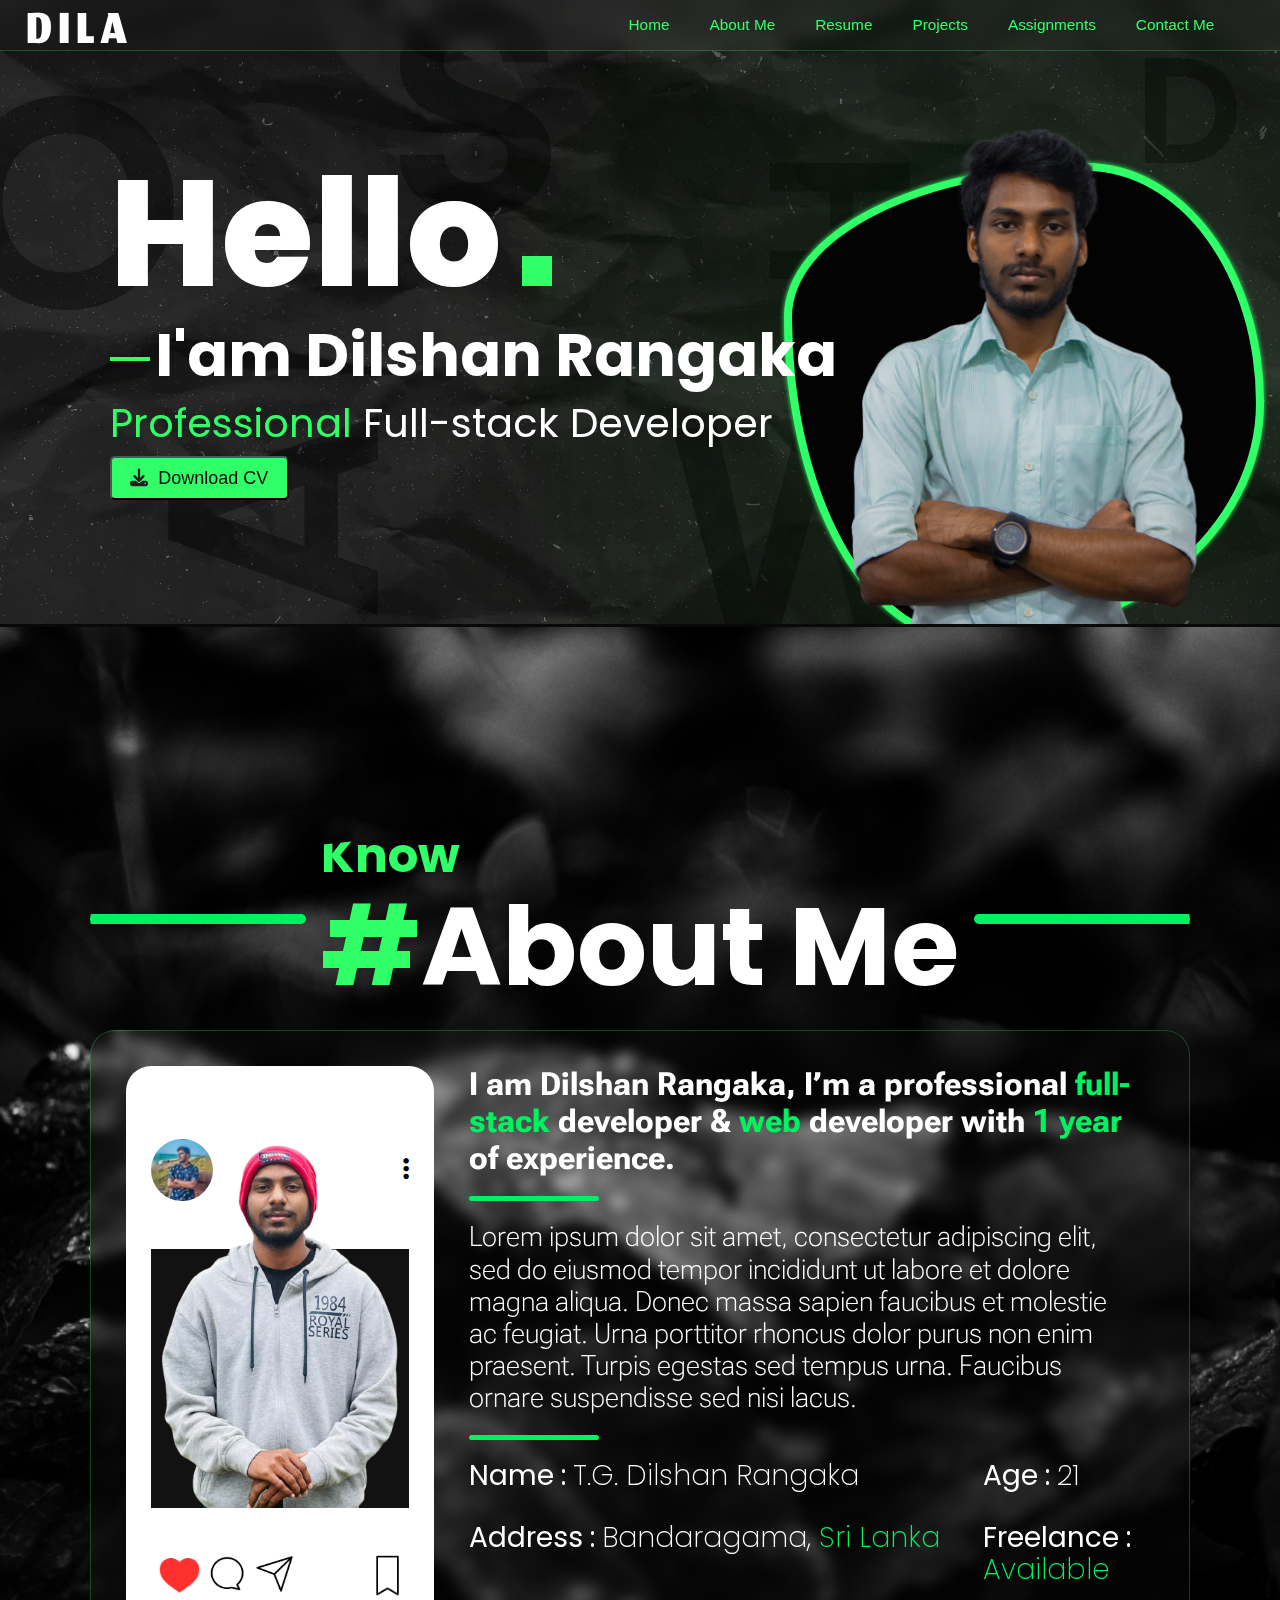
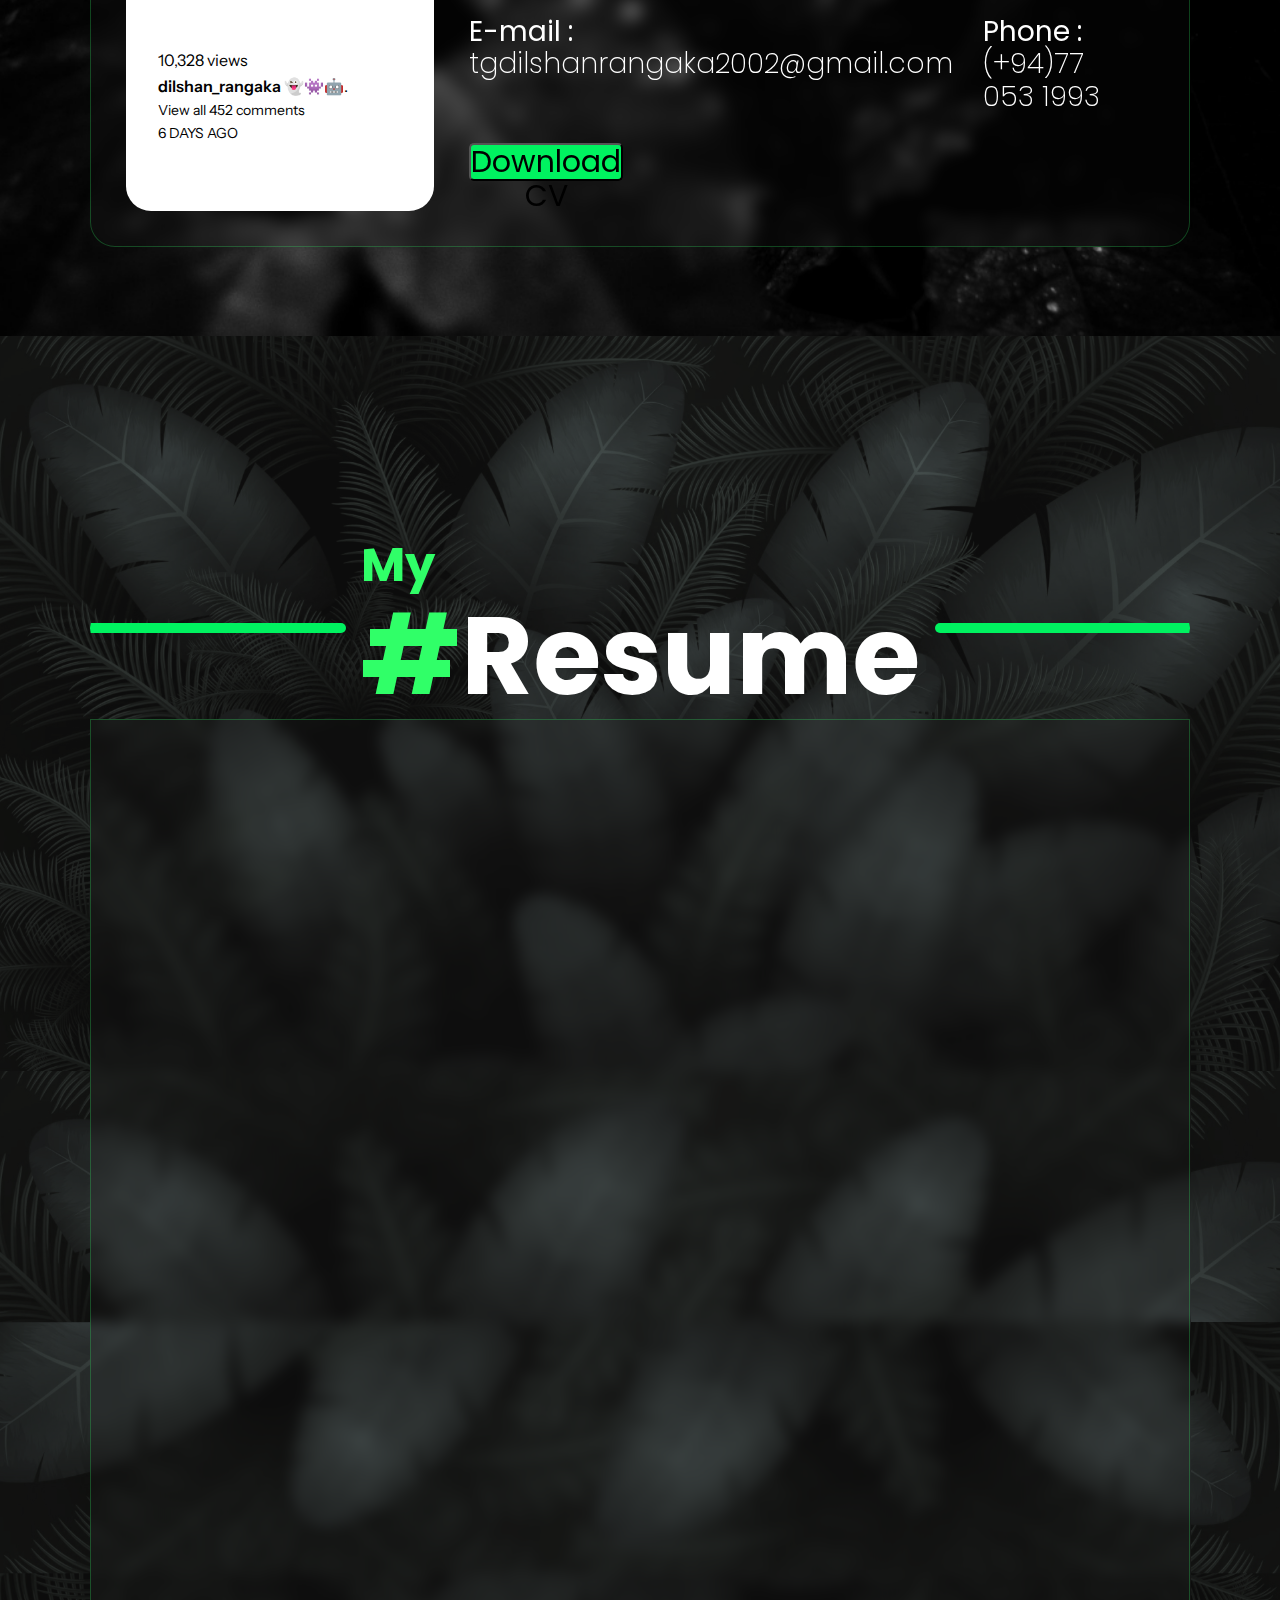
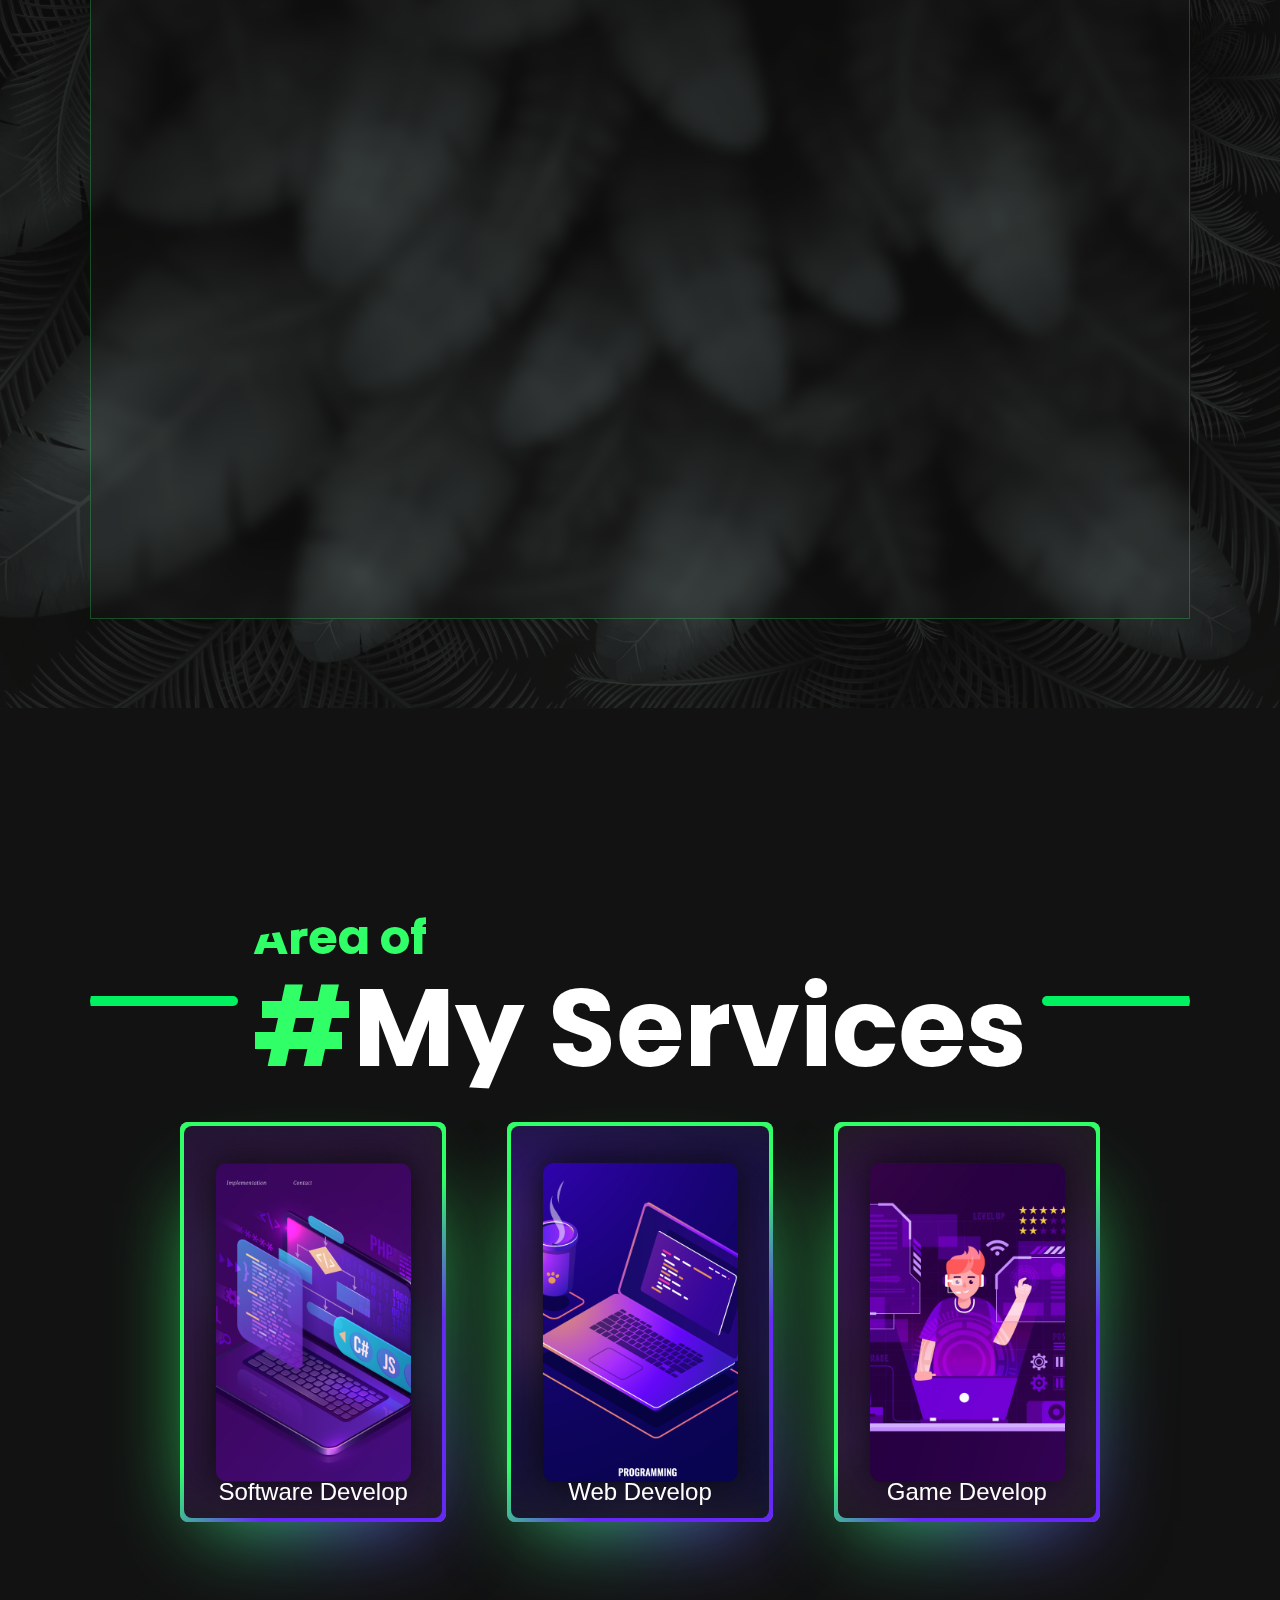
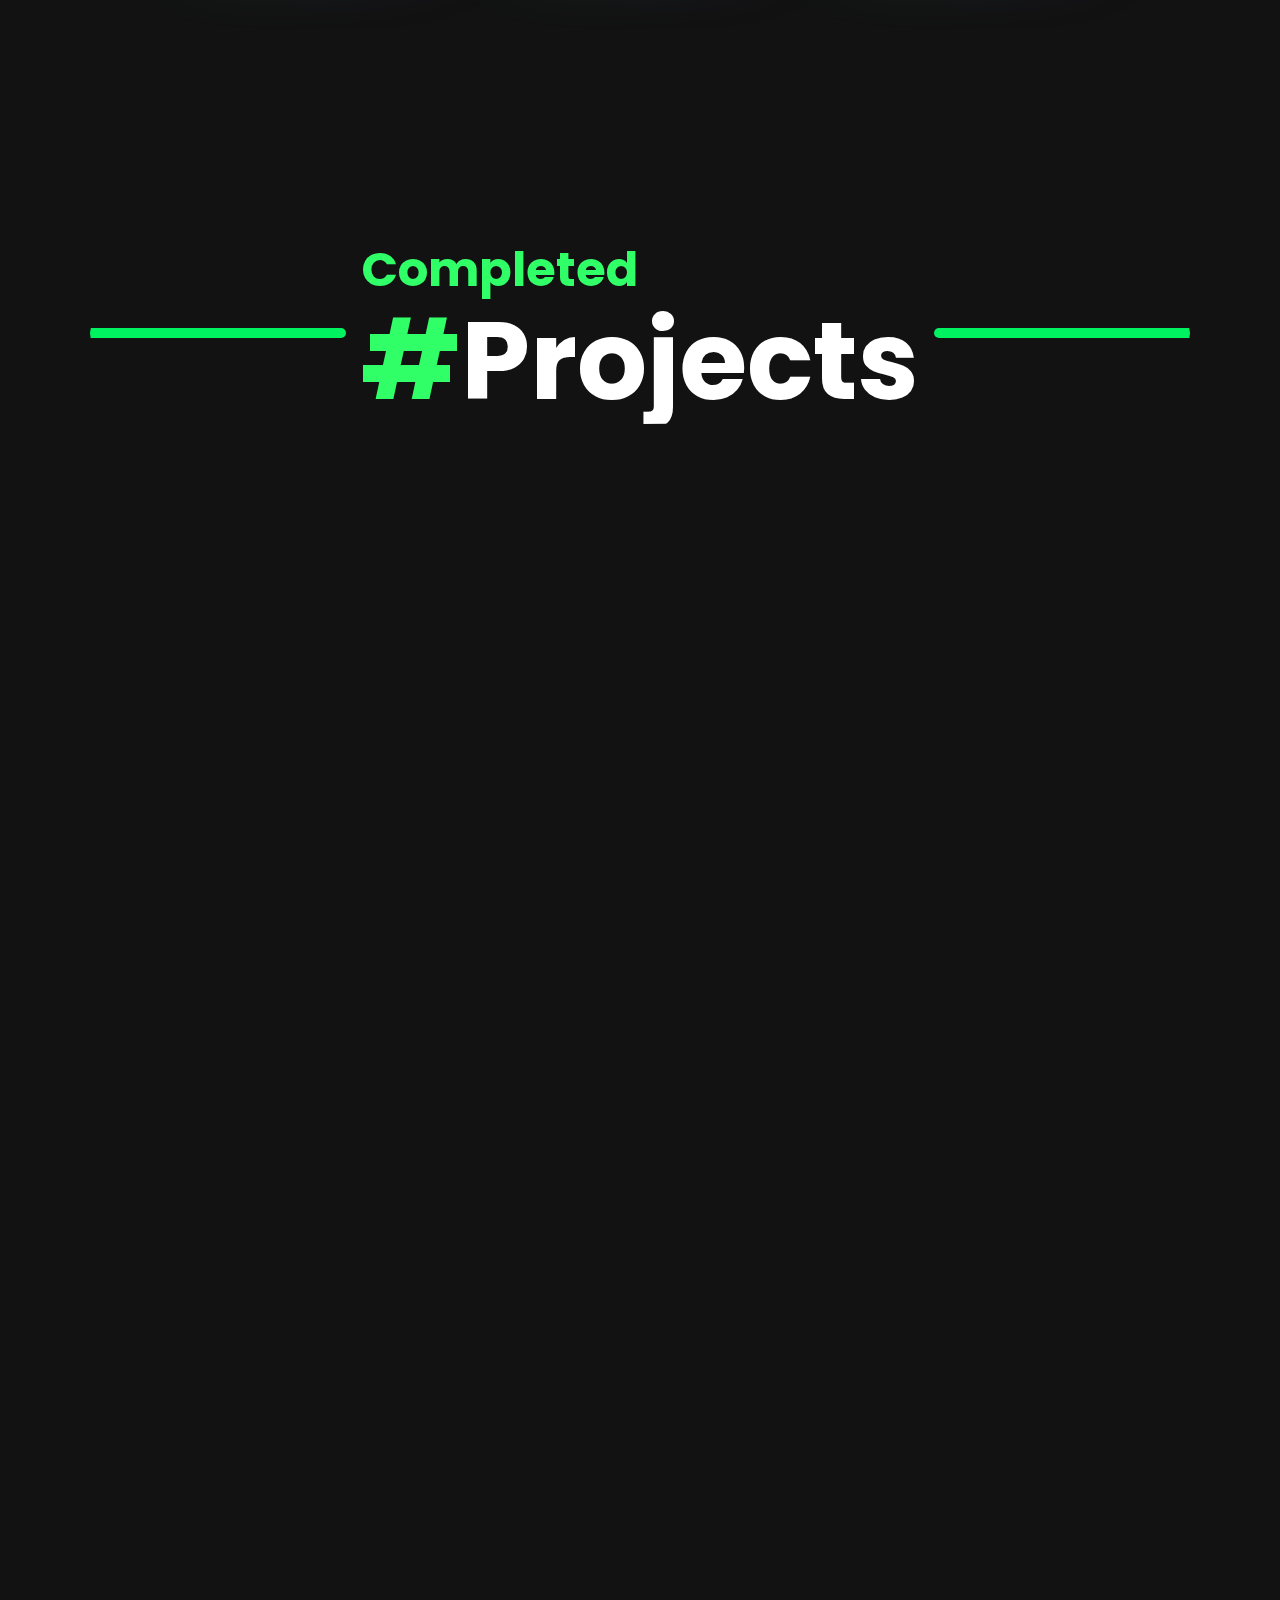
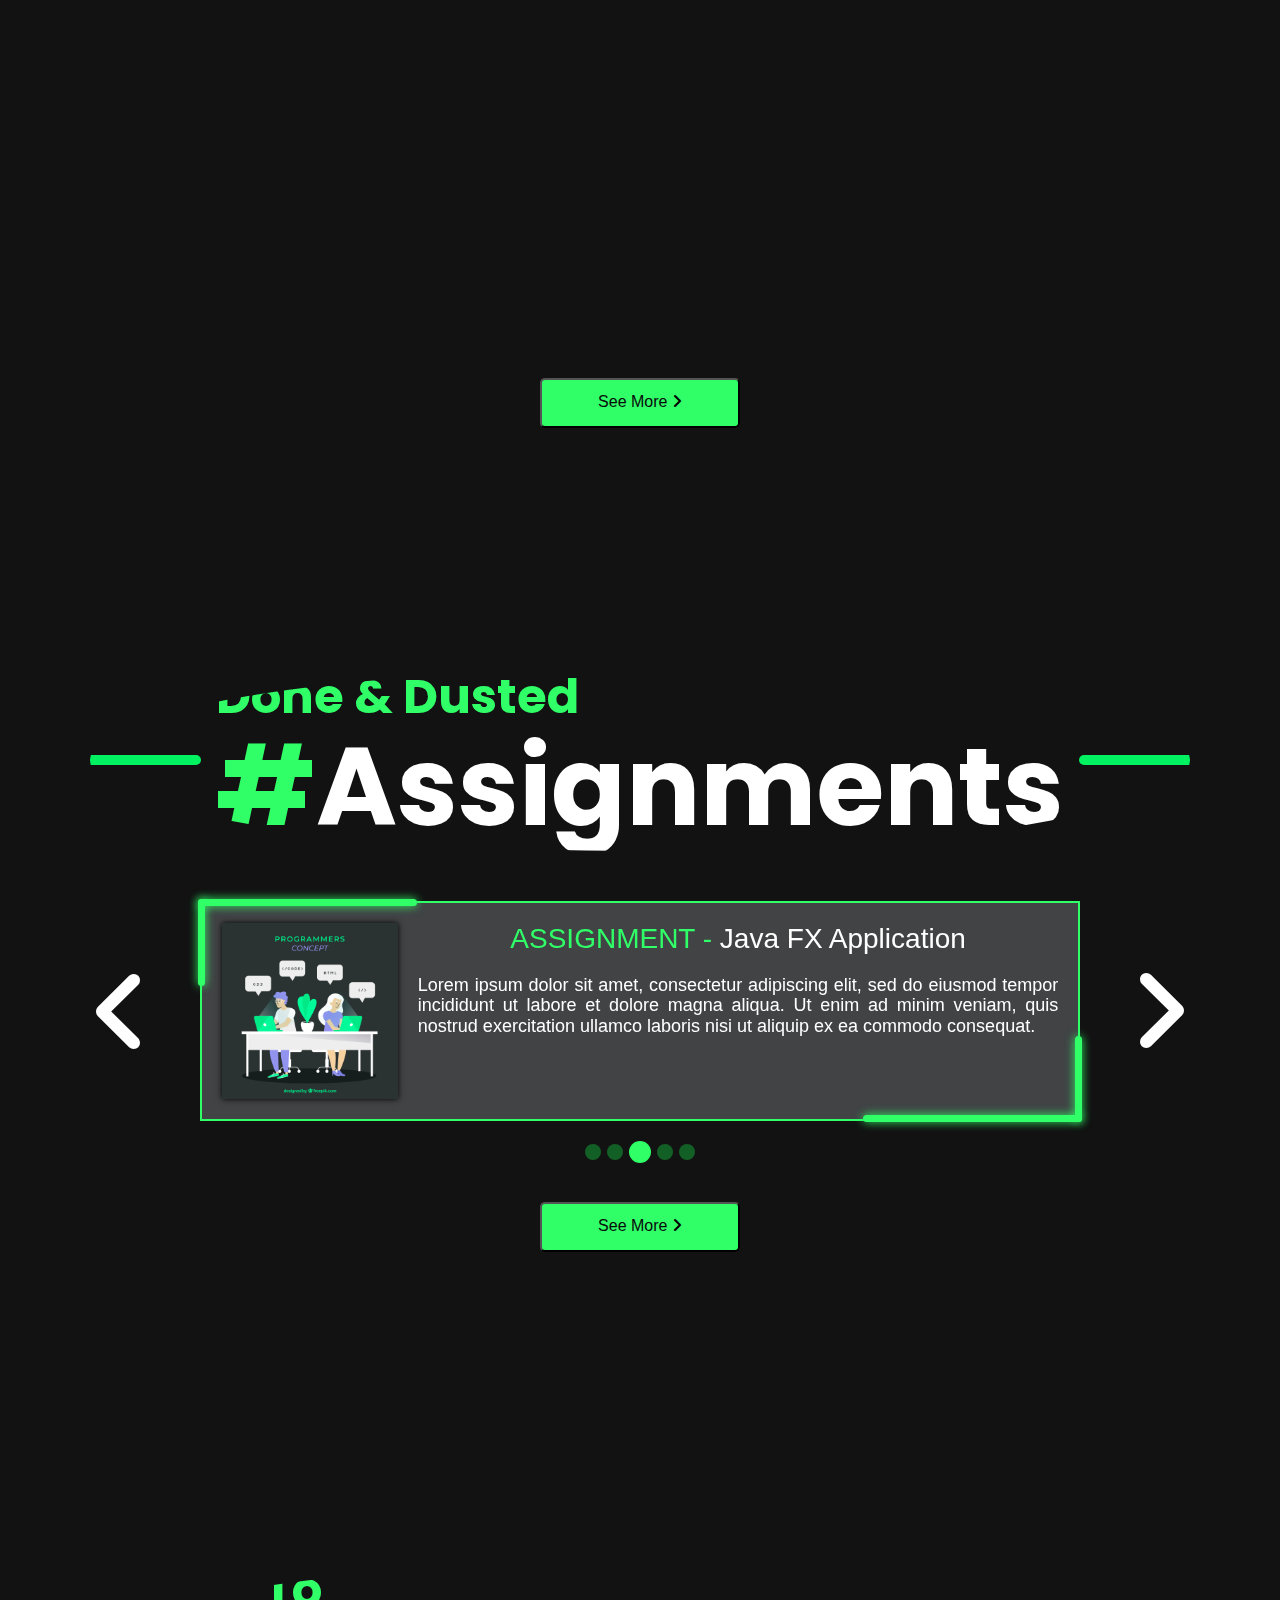
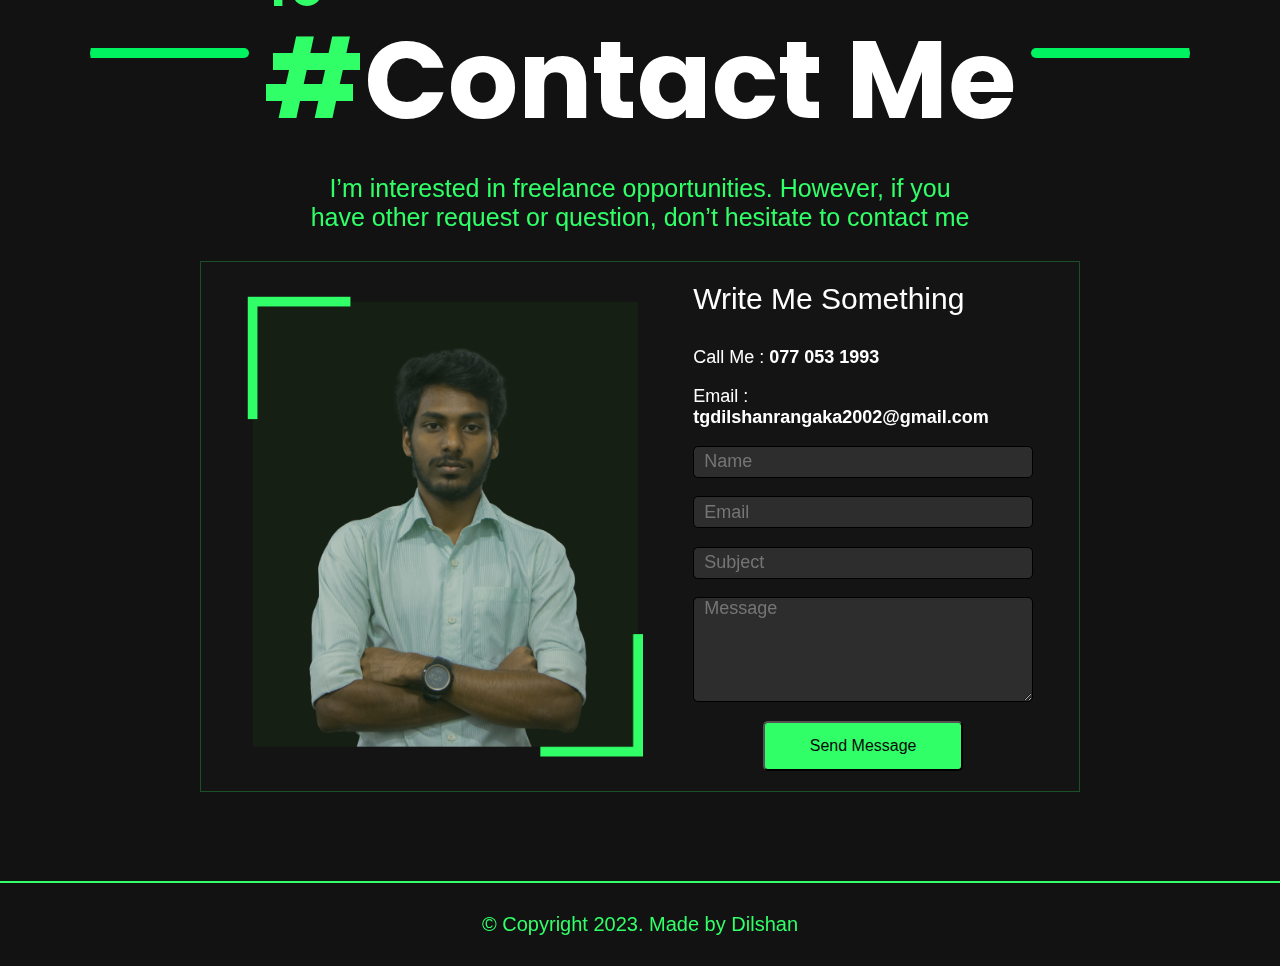
==== index.html @ d070869b "about me section done" ====
<!DOCTYPE html>
<html lang="en" xmlns="http://www.w3.org/1999/html">
<head>
    <meta charset="UTF-8">
    <title>Dilshan Rangaka</title>

    <meta name="keyword" content="dilshan rangaka, dilshan, rangaka, gdse, gdse65, ijse, bandaragama,
        dilshan's portfolio, dilshan rangaka's portfolio, portfolio, developer, fullstack developer, software engineer,
        software, backend developer, frontend developer, java, javascript, coding, programming, dila, DILA,
        tgdr, tgdilshanrangaka2002, tgdilshanrangaka, tgdrangaka">
    <meta name="description" content="Dilshan Rangaka's portfolio">
    <meta name="author" content="Dilshan Rangaka">
    <link rel="icon" href="assests/img/mine_icon.ico" type="image/x-icon">
    <meta name="viewport" content="width=device-width initial-scale=1.0">

    <link rel="stylesheet" href="assests/styles/normalize.css">
    <link rel="stylesheet" href="https://cdnjs.cloudflare.com/ajax/libs/font-awesome/6.4.2/css/all.min.css"/>

    <link href="https://unpkg.com/aos@2.3.1/dist/aos.css" rel="stylesheet">
    <link
            rel="stylesheet"
            href="https://cdnjs.cloudflare.com/ajax/libs/animate.css/4.1.1/animate.min.css"
    />
    <link rel="stylesheet" href="assests/styles/home_page_style.css">


    <link rel="preconnect" href="https://fonts.googleapis.com">
    <link rel="preconnect" href="https://fonts.gstatic.com" crossorigin>
    <link href="https://fonts.googleapis.com/css2?family=Instrument+Sans&family=Jomhuria&family=Poppins:wght@100;200;300;400;500;600;700;800;900&family=Roboto+Flex:opsz,wght@8..144,100;8..144,200;8..144,300;8..144,400;8..144,500;8..144,600&display=swap" rel="stylesheet">
</head>
<body>

    <div class="bg"></div>

<section class="preloader">
    <div class="preloader_bg">
         <p>
            海賊王に俺はなる!海賊王に俺はなる!海賊王に俺はなる!海賊王に俺はなる!海賊王に俺はなる!海賊王に俺はなる!海賊王に俺はなる!海賊王に俺はなる!海賊王に俺はなる!海賊王に俺はなる!海賊王に俺はなる!海賊王に俺はなる!海賊王に俺はなる!海賊王に俺はなる!海賊王に俺はなる!海賊王に俺はなる!海賊王に俺はなる!海賊王に俺はなる!海賊王に俺はなる!海賊王に俺はなる!海賊王に俺はなる!海賊王に俺はなる!海賊王に俺はなる!海賊王に俺はなる!海賊王に俺はなる!海賊王に俺はなる!海賊王に俺はなる!海賊王に俺はなる!海賊王に俺はなる!海賊王に俺はなる!海賊王に俺はなる!海賊王に俺はなる!海賊王に俺はなる!海賊王に俺はなる!海賊王に俺はなる!海賊王に俺はなる!海賊王に俺はなる!海賊王に俺はなる!海賊王に俺はなる!海賊王に俺はなる!海賊王に俺はなる!海賊王に俺はなる!海賊王に俺はなる!海賊王に俺はなる!海賊王に俺はなる!海賊王に俺はなる!海賊王に俺はなる!海賊王に俺はなる!海賊王に俺はなる!海賊王に俺はなる!海賊王に俺はなる!海賊王に俺はなる!海賊王に俺はなる!海賊王に俺はなる!海賊王に俺はなる!海賊王に俺はなる!海賊王に俺はなる!海賊王に俺はなる!海賊王に俺はなる!海賊王に俺はなる!海賊王に俺はなる!海賊王に俺はなる!海賊王に俺はなる!海賊王に俺はなる!海賊王に俺はなる!海賊王に俺はなる!海賊王に俺はなる!海賊王に俺はなる!海賊王に俺はなる!海賊王に俺はなる!海賊王に俺はなる!海賊王に俺はなる!海賊王に俺はなる!海賊王に俺はなる!海賊王に俺はなる!海賊王に俺はなる!海賊王に俺はなる!海賊王に俺はなる!海賊王に俺はなる!海賊王に俺はなる!海賊王に俺はなる!海賊王に俺はなる!海賊王に俺はなる!海賊王に俺はなる!海賊王に俺はなる!海賊王に俺はなる!海賊王に俺はなる!海賊王に俺はなる!海賊王に俺はなる!海賊王に俺はなる!海賊王に俺はなる!海賊王に俺はなる!海賊王に俺はなる!海賊王に俺はなる!海賊王に俺はなる!海賊王に俺はなる!海賊王に俺はなる!海賊王に俺はなる!海賊王に俺はなる!海賊王に俺はなる!海賊王に俺はなる!海賊王に俺はなる!海賊王に俺はなる!海賊王に俺はなる!海賊王に俺はなる!海賊王に俺はなる!海賊王に俺はなる!海賊王に俺はなる!海賊王に俺はなる!海賊王に俺はなる!海賊王に俺はなる!海賊王に俺はなる!海賊王に俺はなる!海賊王に俺はなる!海賊王に俺はなる!海賊王に俺はなる!海賊王に俺はなる!海賊王に俺はなる!海賊王に俺はなる!海賊王に俺はなる!海賊王に俺はなる!海賊王に俺はなる!海賊王に俺はなる!海賊王に俺はなる!海賊王に俺はなる!海賊王に俺はなる!海賊王に俺はなる!海賊王に俺はなる!海賊王に俺はなる!海賊王に俺はなる!海賊王に俺はなる!海賊王に俺はなる!海賊王に俺はなる!海賊王に俺はなる!海賊王に俺はなる!海賊王に俺はなる!海賊王に俺はなる!海賊王に俺はなる!海賊王に俺はなる!海賊王に俺はなる!海賊王に俺はなる!海賊王に俺はなる!海賊王に俺はなる!海賊王に俺はなる!海賊王に俺はなる!海賊王に俺はなる!海賊王に俺はなる!海賊王に俺はなる!海賊王に俺はなる!海賊王に俺はなる!海賊王に俺はなる!海賊王に俺はなる!海賊王に俺はなる!海賊王に俺はなる!海賊王に俺はなる!海賊王に俺はなる!海賊王に俺はなる!海賊王に俺はなる!海賊王に俺はなる!海賊王に俺はなる!海賊王に俺はなる!海賊王に俺はなる!海賊王に俺はなる!海賊王に俺はなる!海賊王に俺はなる!海賊王に俺はなる!海賊王に俺はなる!海賊王に俺はなる!海賊王に俺はなる!海賊王に俺はなる!海賊王に俺はなる!海賊王に俺はなる!海賊王に俺はなる!海賊王に俺はなる!海賊王に俺はなる!海賊王に俺はなる!海賊王に俺はなる!海賊王に俺はなる!海賊王に俺はなる!海賊王に俺はなる!海賊王に俺はなる!海賊王に俺はなる!海賊王に俺はなる!海賊王に俺はなる!海賊王に俺はなる!海賊王に俺はなる!海賊王に俺はなる!海賊王に俺はなる!海賊王に俺はなる!海賊王に俺はなる!海賊王に俺はなる!海賊王に俺はなる!海賊王に俺はなる!海賊王に俺はなる!海賊王に俺はなる!海賊王に俺はなる!海賊王に俺はなる!海賊王に俺はなる!海賊王に俺はなる!海賊王に俺はなる!海賊王に俺はなる!海賊王に俺はなる!海賊王に俺はなる!海賊王に俺はなる!海賊王に俺はなる!海賊王に俺はなる!海賊王に俺はなる!海賊王に俺はなる!海賊王に俺はなる!海賊王に俺はなる!海賊王に俺はなる!海賊王に俺はなる!海賊王に俺はなる!海賊王に俺はなる!海賊王に俺はなる!海賊王に俺はなる!海賊王に俺はなる!海賊王に俺はなる!海賊王に俺はなる!海賊王に俺はなる!海賊王に俺はなる!海賊王に俺はなる!海賊王に俺はなる!海賊王に俺はなる!海賊王に俺はなる!海賊王に俺はなる!海賊王に俺はなる!海賊王に俺はなる!海賊王に俺はなる!海賊王に俺はなる!海賊王に俺はなる!海賊王に俺はなる!海賊王に俺はなる!海賊王に俺はなる!海賊王に俺はなる!海賊王に俺はなる!海賊王に俺はなる!海賊王に俺はなる!海賊王に俺はなる!海賊王に俺はなる!海賊王に俺はなる!海賊王に俺はなる!海賊王に俺はなる!海賊王に俺はなる!海賊王に俺はなる!海賊王に俺はなる!海賊王に俺はなる!海賊王に俺はなる!海賊王に俺はなる!海賊王に俺はなる!海賊王に俺はなる!海賊王に俺はなる!海賊王に俺はなる!海賊王に俺はなる!海賊王に俺はなる!海賊王に俺はなる!海賊王に俺はなる!海賊王に俺はなる!海賊王に俺はなる!
            海賊王に俺はなる!海賊王に俺はなる!海賊王に俺はなる!海賊王に俺はなる!海賊王に俺はなる!海賊王に俺はなる!海賊王に俺はなる!海賊王に俺はなる!海賊王に俺はなる!海賊王に俺はなる!海賊王に俺はなる!海賊王に俺はなる!海賊王に俺はなる!海賊王に俺はなる!海賊王に俺はなる!海賊王に俺はなる!海賊王に俺はなる!海賊王に俺はなる!海賊王に俺はなる!海賊王に俺はなる!海賊王に俺はなる!海賊王に俺はなる!海賊王に俺はなる!海賊王に俺はなる!海賊王に俺はなる!海賊王に俺はなる!海賊王に俺はなる!海賊王に俺はなる!海賊王に俺はなる!海賊王に俺はなる!海賊王に俺はなる!海賊王に俺はなる!海賊王に俺はなる!海賊王に俺はなる!海賊王に俺はなる!海賊王に俺はなる!海賊王に俺はなる!海賊王に俺はなる!海賊王に俺はなる!海賊王に俺はなる!海賊王に俺はなる!海賊王に俺はなる!海賊王に俺はなる!海賊王に俺はなる!海賊王に俺はなる!海賊王に俺はなる!海賊王に俺はなる!海賊王に俺はなる!海賊王に俺はなる!海賊王に俺はなる!海賊王に俺はなる!海賊王に俺はなる!海賊王に俺はなる!海賊王に俺はなる!海賊王に俺はなる!海賊王に俺はなる!海賊王に俺はなる!海賊王に俺はなる!海賊王に俺はなる!海賊王に俺はなる!海賊王に俺はなる!海賊王に俺はなる!海賊王に俺はなる!海賊王に俺はなる!海賊王に俺はなる!海賊王に俺はなる!海賊王に俺はなる!海賊王に俺はなる!海賊王に俺はなる!海賊王に俺はなる!海賊王に俺はなる!海賊王に俺はなる!海賊王に俺はなる!海賊王に俺はなる!海賊王に俺はなる!海賊王に俺はなる!海賊王に俺はなる!海賊王に俺はなる!海賊王に俺はなる!海賊王に俺はなる!海賊王に俺はなる!海賊王に俺はなる!海賊王に俺はなる!海賊王に俺はなる!海賊王に俺はなる!海賊王に俺はなる!海賊王に俺はなる!海賊王に俺はなる!海賊王に俺はなる!海賊王に俺はなる!海賊王に俺はなる!海賊王に俺はなる!海賊王に俺はなる!海賊王に俺はなる!海賊王に俺はなる!海賊王に俺はなる!海賊王に俺はなる!海賊王に俺はなる!海賊王に俺はなる!海賊王に俺はなる!海賊王に俺はなる!海賊王に俺はなる!海賊王に俺はなる!海賊王に俺はなる!海賊王に俺はなる!海賊王に俺はなる!海賊王に俺はなる!海賊王に俺はなる!海賊王に俺はなる!海賊王に俺はなる!海賊王に俺はなる!海賊王に俺はなる!海賊王に俺はなる!海賊王に俺はなる!海賊王に俺はなる!海賊王に俺はなる!海賊王に俺はなる!海賊王に俺はなる!海賊王に俺はなる!海賊王に俺はなる!海賊王に俺はなる!海賊王に俺はなる!海賊王に俺はなる!海賊王に俺はなる!海賊王に俺はなる!海賊王に俺はなる!海賊王に俺はなる!海賊王に俺はなる!海賊王に俺はなる!海賊王に俺はなる!海賊王に俺はなる!海賊王に俺はなる!海賊王に俺はなる!海賊王に俺はなる!海賊王に俺はなる!海賊王に俺はなる!海賊王に俺はなる!海賊王に俺はなる!海賊王に俺はなる!海賊王に俺はなる!海賊王に俺はなる!海賊王に俺はなる!海賊王に俺はなる!海賊王に俺はなる!海賊王に俺はなる!海賊王に俺はなる!海賊王に俺はなる!海賊王に俺はなる!海賊王に俺はなる!海賊王に俺はなる!海賊王に俺はなる!海賊王に俺はなる!海賊王に俺はなる!海賊王に俺はなる!海賊王に俺はなる!海賊王に俺はなる!海賊王に俺はなる!海賊王に俺はなる!海賊王に俺はなる!海賊王に俺はなる!海賊王に俺はなる!海賊王に俺はなる!海賊王に俺はなる!海賊王に俺はなる!海賊王に俺はなる!海賊王に俺はなる!海賊王に俺はなる!海賊王に俺はなる!海賊王に俺はなる!海賊王に俺はなる!海賊王に俺はなる!海賊王に俺はなる!海賊王に俺はなる!海賊王に俺はなる!海賊王に俺はなる!海賊王に俺はなる!海賊王に俺はなる!海賊王に俺はなる!海賊王に俺はなる!海賊王に俺はなる!海賊王に俺はなる!海賊王に俺はなる!海賊王に俺はなる!海賊王に俺はなる!海賊王に俺はなる!海賊王に俺はなる!海賊王に俺はなる!海賊王に俺はなる!海賊王に俺はなる!海賊王に俺はなる!海賊王に俺はなる!海賊王に俺はなる!海賊王に俺はなる!海賊王に俺はなる!海賊王に俺はなる!海賊王に俺はなる!海賊王に俺はなる!海賊王に俺はなる!海賊王に俺はなる!海賊王に俺はなる!海賊王に俺はなる!海賊王に俺はなる!海賊王に俺はなる!海賊王に俺はなる!海賊王に俺はなる!海賊王に俺はなる!海賊王に俺はなる!海賊王に俺はなる!海賊王に俺はなる!海賊王に俺はなる!海賊王に俺はなる!海賊王に俺はなる!海賊王に俺はなる!海賊王に俺はなる!海賊王に俺はなる!海賊王に俺はなる!海賊王に俺はなる!海賊王に俺はなる!海賊王に俺はなる!海賊王に俺はなる!海賊王に俺はなる!海賊王に俺はなる!海賊王に俺はなる!海賊王に俺はなる!海賊王に俺はなる!海賊王に俺はなる!海賊王に俺はなる!海賊王に俺はなる!海賊王に俺はなる!海賊王に俺はなる!海賊王に俺はなる!海賊王に俺はなる!海賊王に俺はなる!海賊王に俺はなる!海賊王に俺はなる!海賊王に俺はなる!海賊王に俺はなる!海賊王に俺はなる!海賊王に俺はなる!海賊王に俺はなる!海賊王に俺はなる!海賊王に俺はなる!海賊王に俺はなる!海賊王に俺はなる!海賊王に俺はなる!海賊王に俺はなる!海賊王に俺はなる!海賊王に俺はなる!海賊王に俺はなる!海賊王に俺はなる!海賊王に俺はなる!海賊王に俺はなる!海賊王に俺はなる!海賊王に俺はなる!海賊王に俺はなる!海賊王に俺はなる!海賊王に俺はなる!海賊王に俺はなる!海賊王に俺はなる!
            海賊王に俺はなる!海賊王に俺はなる!海賊王に俺はなる!海賊王に俺はなる!海賊王に俺はなる!海賊王に俺はなる!海賊王に俺はなる!海賊王に俺はなる!海賊王に俺はなる!海賊王に俺はなる!海賊王に俺はなる!海賊王に俺はなる!海賊王に俺はなる!海賊王に俺はなる!海賊王に俺はなる!海賊王に俺はなる!海賊王に俺はなる!海賊王に俺はなる!海賊王に俺はなる!海賊王に俺はなる!海賊王に俺はなる!海賊王に俺はなる!海賊王に俺はなる!海賊王に俺はなる!海賊王に俺はなる!海賊王に俺はなる!海賊王に俺はなる!海賊王に俺はなる!海賊王に俺はなる!海賊王に俺はなる!海賊王に俺はなる!海賊王に俺はなる!海賊王に俺はなる!海賊王に俺はなる!海賊王に俺はなる!海賊王に俺はなる!海賊王に俺はなる!海賊王に俺はなる!海賊王に俺はなる!海賊王に俺はなる!海賊王に俺はなる!海賊王に俺はなる!海賊王に俺はなる!海賊王に俺はなる!海賊王に俺はなる!海賊王に俺はなる!海賊王に俺はなる!海賊王に俺はなる!海賊王に俺はなる!海賊王に俺はなる!海賊王に俺はなる!海賊王に俺はなる!海賊王に俺はなる!海賊王に俺はなる!海賊王に俺はなる!海賊王に俺はなる!海賊王に俺はなる!海賊王に俺はなる!海賊王に俺はなる!海賊王に俺はなる!海賊王に俺はなる!海賊王に俺はなる!海賊王に俺はなる!海賊王に俺はなる!海賊王に俺はなる!海賊王に俺はなる!海賊王に俺はなる!海賊王に俺はなる!海賊王に俺はなる!海賊王に俺はなる!海賊王に俺はなる!海賊王に俺はなる!海賊王に俺はなる!海賊王に俺はなる!海賊王に俺はなる!海賊王に俺はなる!海賊王に俺はなる!海賊王に俺はなる!海賊王に俺はなる!海賊王に俺はなる!海賊王に俺はなる!海賊王に俺はなる!海賊王に俺はなる!海賊王に俺はなる!海賊王に俺はなる!海賊王に俺はなる!海賊王に俺はなる!海賊王に俺はなる!海賊王に俺はなる!海賊王に俺はなる!海賊王に俺はなる!海賊王に俺はなる!海賊王に俺はなる!海賊王に俺はなる!海賊王に俺はなる!海賊王に俺はなる!海賊王に俺はなる!海賊王に俺はなる!海賊王に俺はなる!海賊王に俺はなる!海賊王に俺はなる!海賊王に俺はなる!海賊王に俺はなる!海賊王に俺はなる!海賊王に俺はなる!海賊王に俺はなる!海賊王に俺はなる!海賊王に俺はなる!海賊王に俺はなる!海賊王に俺はなる!海賊王に俺はなる!海賊王に俺はなる!海賊王に俺はなる!海賊王に俺はなる!海賊王に俺はなる!海賊王に俺はなる!海賊王に俺はなる!海賊王に俺はなる!海賊王に俺はなる!海賊王に俺はなる!海賊王に俺はなる!海賊王に俺はなる!海賊王に俺はなる!海賊王に俺はなる!海賊王に俺はなる!海賊王に俺はなる!海賊王に俺はなる!海賊王に俺はなる!海賊王に俺はなる!海賊王に俺はなる!海賊王に俺はなる!海賊王に俺はなる!海賊王に俺はなる!海賊王に俺はなる!海賊王に俺はなる!海賊王に俺はなる!海賊王に俺はなる!海賊王に俺はなる!海賊王に俺はなる!海賊王に俺はなる!海賊王に俺はなる!海賊王に俺はなる!海賊王に俺はなる!海賊王に俺はなる!海賊王に俺はなる!海賊王に俺はなる!海賊王に俺はなる!海賊王に俺はなる!海賊王に俺はなる!海賊王に俺はなる!海賊王に俺はなる!海賊王に俺はなる!海賊王に俺はなる!海賊王に俺はなる!海賊王に俺はなる!海賊王に俺はなる!海賊王に俺はなる!海賊王に俺はなる!海賊王に俺はなる!海賊王に俺はなる!海賊王に俺はなる!海賊王に俺はなる!海賊王に俺はなる!海賊王に俺はなる!海賊王に俺はなる!海賊王に俺はなる!海賊王に俺はなる!海賊王に俺はなる!海賊王に俺はなる!海賊王に俺はなる!海賊王に俺はなる!海賊王に俺はなる!海賊王に俺はなる!海賊王に俺はなる!海賊王に俺はなる!海賊王に俺はなる!海賊王に俺はなる!海賊王に俺はなる!海賊王に俺はなる!海賊王に俺はなる!海賊王に俺はなる!海賊王に俺はなる!海賊王に俺はなる!海賊王に俺はなる!海賊王に俺はなる!海賊王に俺はなる!海賊王に俺はなる!海賊王に俺はなる!海賊王に俺はなる!海賊王に俺はなる!海賊王に俺はなる!海賊王に俺はなる!海賊王に俺はなる!海賊王に俺はなる!海賊王に俺はなる!海賊王に俺はなる!海賊王に俺はなる!海賊王に俺はなる!海賊王に俺はなる!海賊王に俺はなる!海賊王に俺はなる!海賊王に俺はなる!海賊王に俺はなる!海賊王に俺はなる!海賊王に俺はなる!海賊王に俺はなる!海賊王に俺はなる!海賊王に俺はなる!海賊王に俺はなる!海賊王に俺はなる!海賊王に俺はなる!海賊王に俺はなる!海賊王に俺はなる!海賊王に俺はなる!海賊王に俺はなる!海賊王に俺はなる!海賊王に俺はなる!海賊王に俺はなる!海賊王に俺はなる!海賊王に俺はなる!海賊王に俺はなる!海賊王に俺はなる!海賊王に俺はなる!海賊王に俺はなる!海賊王に俺はなる!海賊王に俺はなる!海賊王に俺はなる!海賊王に俺はなる!海賊王に俺はなる!海賊王に俺はなる!海賊王に俺はなる!海賊王に俺はなる!海賊王に俺はなる!海賊王に俺はなる!海賊王に俺はなる!海賊王に俺はなる!海賊王に俺はなる!海賊王に俺はなる!海賊王に俺はなる!海賊王に俺はなる!海賊王に俺はなる!海賊王に俺はなる!海賊王に俺はなる!海賊王に俺はなる!海賊王に俺はなる!海賊王に俺はなる!海賊王に俺はなる!海賊王に俺はなる!海賊王に俺はなる!海賊王に俺はなる!海賊王に俺はなる!海賊王に俺はなる!海賊王に俺はなる!海賊王に俺はなる!海賊王に俺はなる!海賊王に俺はなる!海賊王に俺はなる!海賊王に俺はなる!海賊王に俺はなる!
        </p>
    </div>
    <div>
        <div class="preloader_grid">
            <div class="box"></div>
            <div class="box"></div>
            <div class="box"></div>
            <div class="box"></div>
            <div></div>
            
            <div></div>
            <div class="box"></div>
            <div class="box"></div>
            <div class="box"></div>
            <div></div>
            <!-- 10 -->
            <div class="box"></div>
            <div></div>
            <div></div>
            <div></div>
            <div></div>
            
            <div class="box"></div>
            <div class="box"></div>
            <div class="box"></div>
            <div></div>
            <div class="box"></div>
            <!-- 20 -->
            <div></div>
            <div></div>
            <div></div>
            <div class="box"></div>
            <div></div>
            
            <div></div>
            <div class="box"></div>
            <div></div>
            <div></div>
            <div class="box"></div>
            <!-- 30 -->
            <div></div>
            <div></div>
            <div></div>
            <div class="box"></div>
            <div></div>
            
            <div></div>
            <div></div>
            <div class="box"></div>
            <div class="box"></div>
            <div></div>
            <!-- 40 -->
            <div></div>
            <div></div>
            <div class="box"></div>
            <div></div>
            <div></div>
            
            <div class="box"></div>
            <div></div>
            <div></div>
            <div class="box"></div>
            <div></div>
            <!-- 50 -->
            <div></div>
            <div></div>
            <div class="box"></div>
            <div class="box"></div>
            <div class="box"></div>
            
            <div class="box"></div>
            <div class="box"></div>
            <div class="box"></div>
            <div></div>
            <div></div>
            <!-- 60 -->
            <div></div>
            <div class="box"></div>
            <div></div>
            <div></div>
            <div class="box"></div>
            
            <div></div>
            <div></div>
            <div class="box"></div>
            <div></div>
            <div></div>
            <!-- 70 -->
            <div></div>
            <div class="box"></div>
            <div></div>
            <div></div>
            <div></div>
            
            <div class="box"></div>
            <div class="box"></div>
            <div></div>
            <div></div>
            <div></div>
            <!-- 80 -->
            <div class="box"></div>
            <div></div>
            <div></div>
            <div class="box"></div>
            <div></div>
            
            <div></div>
            <div class="box"></div>
            <div></div>
            <div></div>
            <div></div>
            <!-- 90 -->
            <div class="box"></div>
            <div></div>
            <div></div>
            <div></div>
            <div class="box"></div>
            
            <div class="box"></div>
            <div class="box"></div>
            <div class="box"></div>
            <div class="box"></div>
            <div></div>
            <!-- 100 -->
            <div></div>
            <div class="box"></div>
            <div class="box"></div>
            <div class="box"></div>
            <div></div>
            
            <div class="box"></div>
            <div class="box"></div>
            <div class="box"></div>
            <div></div>
            <div class="box"></div>
            <!-- 110 -->
            <div></div>
            <div></div>
            <div></div>
            <div class="box"></div>
        </div>
        <div class="loading">
            <div class="line"></div>
        </div>
    </div>
    
</section>
<header id="header" class="glass_pane">
    <div class="logo">DILA</div>
    <div class="nav">
        <a href="#home_space"><button>Home</button></a>
        <a href="#aboutme"><button>About Me</button></a>
        <a href="#resume"><button>Resume</button></a>
        <a href="#projects"><button>Projects</button></a>
        <a href="#assignments"><button>Assignments</button></a>
        <a href="#contactme"><button>Contact Me</button></a>
    </div>
    <div class="menu">
        <i class="fa-solid fa-bars"></i>
    </div>
</header>
<!-- <div class="social_medias">
    <div class="vertical_line"></div>
    <a href="https://www.facebook.com/dilshan.rangaka.52/"><i class="fa-brands fa-facebook-f"></i></a>
    <a href="https://www.linkedin.com/in/dilshan-rangaka-854133227/"><i class="fa-brands fa-linkedin-in"></i></a>
    <a href="https://twitter.com/DilshanRangaka"><i class="fa-brands fa-x-twitter"></i></a>
    <a href="https://www.pinterest.com/tgdilshanrangaka2002/"><i class="fa-brands fa-pinterest-p"></i></a>
    <a href="https://github.com/TGDRangaka"><i class="fa-brands fa-github"></i></a>
    <a href="https://www.instagram.com/dilshan_rangaka/"><i class="fa-brands fa-instagram"></i></a>
    <a href="https://discord.gg/xxkTmwqV"><i class="fa-brands fa-discord"></i></a>
</div> -->

<!-- <div id="home_space" class="space"></div> -->

<main id="home">
    <div class="letters">
        <div class="letter animate__animated animate__bounceInDown">S</div>
        <div class="letter animate__animated animate__bounceInDown">H</div>
        <div class="letter animate__animated animate__bounceInLeft">A</div>
        <div class="letter animate__animated animate__bounceInRight">D</div>
        <div class="letter animate__animated animate__bounceInLeft">O</div>
        <div class="letter animate__animated animate__bounceInUp">W</div>
    </div>
    <div class="disort-bg"></div>
    <section>
        <h1 class="hello">Hello</h1><div class="square"></div>
        <br>
        <div class="line"></div><h3 class="i-am">I'am Dilshan Rangaka</h3>
        <h4>Full-stack Developer</h4>
        <button><i class="fa-solid fa-download"></i>Download CV</button>
    </section>
    <div data-aos="fade-up" data-aos-duration="3000" class="hero_img_body">
        
    <div class="hero-circle-glow"></div>
        <div class="circle_line glass_pane"></div>
        <img class="hero_img animate__animated animate__bounceIn" srcset="assests/img/mine2.png 800w"
            src="assests/img/mine2.png"
            alt="dilshan's photo">
    </div>
</main>
<main id="aboutme">
    <div class="aboutme-bg"></div>
    <div class="title">
        <span>
            <div class="title-line"></div>
            <h2>Know</h2>
            <h1>About Me</h1>
            <div class="title-line"></div>
        </span>
    </div>
    <section class="glass_pane">

        <div class="insta-template">
            <div class="upper-items">
                <div class="insta-profile"></div>
                <h3>dilshan_rangaka</h3>
                <i class="fa-solid fa-ellipsis-vertical"></i>
            </div>
            <div class="aboutme-img">
                <img src="assests/img/aboutme-img.png" alt="">
            </div>
            <div class="insta-icons">
                <img src="assests/img/insta-heart.png" alt="heart">
                <img src="assests/img/insta-comment.png" alt="comment">
                <img src="assests/img/insta-send.png" alt="send">
                <img src="assests/img/insta-bookmark.png" alt="bookmark">
            </div>
            <div class="insta-description">
                <h3>10,328 views</h3>
                <h3>👻👾🤖.</h3>
                <h4>View all 452 comments</h4>
                <h4>6 DAYS AGO</h4>
            </div>
        </div>

        <div class="aboutme-details">
            <p>I am Dilshan Rangaka, I’m a professional <span>full-stack</span> developer & 
                <span>web</span> developer with <span>1 year</span> of experience.
            </p>
            <div class="short-line"></div>
            <p class="aboutme-p2">
                Lorem ipsum dolor sit amet, consectetur adipiscing elit, sed do eiusmod tempor incididunt ut labore et dolore magna aliqua. Donec massa sapien faucibus et molestie ac feugiat. Urna porttitor rhoncus dolor purus non enim praesent. Turpis egestas sed tempus urna. Faucibus ornare suspendisse sed nisi lacus.
            </p>
            <div class="short-line"></div>
            <div class="informations">
                <p><b>Name : </b>T.G. Dilshan Rangaka</p>
                <p><b>Age : </b>21</p>
                <p><b>Address : </b>Bandaragama, <span>Sri Lanka</span></p>
                <p><b>Freelance : </b><span>Available</span></p>
                <p><b>E-mail : </b>tgdilshanrangaka2002@gmail.com</p>
                <p><b>Phone : </b>(+94)77 053 1993</p>
            </div>
            <a href="assests/img/insta-heart.png" download>
                <button>Download CV</button>
            </a>
        </div>

    </section>
</main>

<main id="resume">
    <div class="title">
        <span>
            <div class="title-line"></div>
            <h2>My</h2>
            <h1>Resume</h1>
            <div class="title-line"></div>
        </span>
    </div>
    <div class="resume-bg">
        <div></div>
        <div></div>
    </div>

    <section class="education glass_pane">
    </section>
    
</main>

<main id="myservices">
    <div class="title">
        <span>
            <div class="title-line"></div>
            <h2>Area of</h2>
            <h1>My Services</h1>
            <div class="title-line"></div>
        </span>
    </div>
    <div class="line"></div>
    <section>
        <div>
            <div class="glow"></div>
            <div class="service_card">
                <div class="border"></div>
                <div class="img"></div>
                <div class="text">
                    <h2>Software Develop</h2>
                    <p>
                        "Software development encompasses the creation of applications and programs tailored for computers and mobile devices. Skilled developers craft efficient and user-friendly software solutions that cater to various platforms, enhancing productivity and user experiences across different devices."
                    </p>
                </div>
            </div>
        </div>
        <div>
            <div class="glow"></div>
            <div class="service_card">
                <div class="border"></div>
                <div class="img"></div>
                <div class="text">
                    <h2>Web Develop</h2>
                    <p>
                        "Web development focuses on crafting dynamic and engaging websites. Expert developers design and build web applications that deliver seamless user experiences, incorporating cutting-edge technologies to bring your online presence to life."
                    </p>
                </div>
            </div>
        </div>
        <div>
            <div class="glow"></div>
            <div class="service_card">
                <div class="border"></div>
                <div class="img"></div>
                <div class="text">
                    <h2>Game Develop</h2>
                    <p>
                        "Game development is the art of creating interactive and captivating digital experiences. Skilled developers bring your gaming ideas to life, from concept to reality, using advanced tools and technologies to ensure an immersive and entertaining gaming adventure."
                    </p>
                </div>
            </div>
        </div>
    </section>
</main>

<main id="projects">
    <div class="title">
        <span>
            <div class="title-line"></div>
            <h2>Completed</h2>
            <h1>Projects</h1>
            <div class="title-line"></div>
        </span>
    </div>
    <div class="line"></div>
    <section class="project_section">
        <div data-aos="fade-right" class="project_card">
            <div class="project_icon">
                <i class="fa-solid fa-display"></i>
            </div>
            <div class="project_body">
                <h2>2023</h2>
                <h1>Go Fish</h1>
                <p>
                    Lorem ipsum dolor sit amet consectetur adipisicing elit. Eum quisquam at atque soluta vero vel perferendis consequuntur officiis ducimus cum dolor sed fugit ullam blanditiis, totam minima molestias voluptatibus quae.
                </p>
                <div class="project_langs">
                    <span>Java</span>
                    <span>CSS</span>
                    <span>MySQL</span>
                </div>
                <a href="https://github.com/TGDRangaka/go-fish/tree/main">Github <i class="fa-solid fa-arrow-up-right-from-square"></i></a>
            </div>
            <div class="project_img">
                <img src="assests/img/go_fish_project.png" alt="">
                <div class="project_img_glow"></div>
            </div>
        </div>
        
        <div data-aos="fade-left" class="project_card">
            <div class="project_icon">
                <i class="fa-solid fa-display"></i>
            </div>
            <div class="project_body">
                <h2>2022</h2>
                <h1>Calculator</h1>
                <p>
                    Lorem ipsum dolor sit amet consectetur adipisicing elit. Eum quisquam at atque soluta vero vel perferendis consequuntur officiis ducimus cum dolor sed fugit ullam blanditiis, totam minima molestias voluptatibus quae.
                </p>
                <div class="project_langs">
                    <span>Java</span>
                    <span>CSS</span>
                </div>
                <a href="https://github.com/TGDRangaka/Calculator">Github <i class="fa-solid fa-arrow-up-right-from-square"></i></a>
            </div>
            <div class="project_img">
                <img src="assests/img/calculator_project.png" alt="">
                <div class="project_img_glow"></div>
            </div>
        </div>
        <div data-aos="fade-right" class="project_card">
            <div class="project_icon">
                <i class="fa-solid fa-display"></i>
            </div>
            <div class="project_body">
                <h2>2023</h2>
                <h1>Snakes & Ladders Game</h1>
                <p>
                    Lorem ipsum dolor sit amet consectetur adipisicing elit. Eum quisquam at atque soluta vero vel perferendis consequuntur officiis ducimus cum dolor sed fugit ullam blanditiis, totam minima molestias voluptatibus quae.
                </p>
                <div class="project_langs">
                    <span>Java</span>
                    <span>CSS</span>
                </div>
                <a href="https://github.com/TGDRangaka/snakes-and-ladders-game/tree/main">Github <i class="fa-solid fa-arrow-up-right-from-square"></i></a>
            </div>
            <div class="project_img">
                <img src="assests/img/snakes_&_ladders_game.png" alt="">
                <div class="project_img_glow"></div>
            </div>
        </div>
        <div data-aos="fade-left" class="project_card">
            <div class="project_icon">
                <i class="fa-solid fa-display"></i>
            </div>
            <div class="project_body">
                <h2>2023</h2>
                <h1>Thogakade</h1>
                <p>
                    Lorem ipsum dolor sit amet consectetur adipisicing elit. Eum quisquam at atque soluta vero vel perferendis consequuntur officiis ducimus cum dolor sed fugit ullam blanditiis, totam minima molestias voluptatibus quae.
                </p>
                <div class="project_langs">
                    <span>Java</span>
                    <span>CSS</span>
                    <span>MySQL</span>
                </div>
                <a href="https://github.com/TGDRangaka/thogakade">Github <i class="fa-solid fa-arrow-up-right-from-square"></i></a>
            </div>
            <div class="project_img">
                <img src="assests/img/thogakade_project.png" alt="">
                <div class="project_img_glow"></div>
            </div>
        </div>
    </section>
    <a href="projects.html"><button>See More <i class="fa-solid fa-angle-right"></i></button></a>
    
</main>

<main id="assignments">
    <div class="title">
        <span>
            <div class="title-line"></div>
            <h2>Done & Dusted</h2>
            <h1>Assignments</h1>
            <div class="title-line"></div>
        </span>
    </div>
    <div class="line"></div>
    <section class="assignments">
        <a href=""><i class="fa-solid fa-angle-right fa-rotate-180"></i></a>
        <div class="assignment_card">
            <div class="assignment_img"></div>
            <div class="assignment_desc">
                <h3>Java FX Application</h3>
                <p>
                    Lorem ipsum dolor sit amet, consectetur adipiscing elit, sed do eiusmod tempor incididunt ut labore et
                    dolore magna aliqua. Ut enim ad minim veniam, quis nostrud exercitation ullamco laboris nisi ut aliquip ex
                    ea commodo consequat.
                </p>
            </div>
            <span class="border_neon_v bn1"></span>
            <span class="border_neon_v bn2"></span>

            <span class="border_neon_h bn1"></span>
            <span class="border_neon_h bn2"></span>
        </div>
        <a href=""><i class="fa-solid fa-angle-right"></i></a>
    </section>
    
    <span>
        <div class="dot"></div>
        <div class="dot"></div>
        <div class="dot"></div>
        <div class="dot"></div>
        <div class="dot"></div>
    </span><br>
    <a href="assignments.html"><button>See More <i class="fa-solid fa-angle-right"></i></button></a>
</main>

<main id="contactme">
    <div class="title">
        <span>
            <div class="title-line"></div>
            <h2>To</h2>
            <h1>Contact Me</h1>
            <div class="title-line"></div>
        </span>
    </div>

    <section  class="contact_container">
        <p>
        I’m interested in freelance opportunities. However, if you have other request or question, don’t hesitate
        to contact me
        </p>

        <section class="glass_pane">
            <img src="assests/img/mine_with_border.png" alt="dilshan rangaka">

            <form action="mailto:tgdilshanrangaka2002@gmail.com" target="_blank" method="post">

                <h3>Write Me Something</h3>
                <label>Call Me : <b>077 053 1993</b></label>
                <br>
                <label>Email : <b>tgdilshanrangaka2002@gmail.com</b></label>
                <br>
                <input type="text" placeholder="Name" name="name">
                <br>
                <input type="email" placeholder="Email" name="email">
                <br>
                <input type="text" placeholder="Subject" name="subject">
                <br>
                <textarea name="message" id="" cols="30" rows="5" placeholder="Message"></textarea>
                <br>
                <button type="submit">Send Message</button>

            </form>
        </section>
    </section>
    
</main>

<footer>
    <hr>
    <p>© Copyright 2023. Made by Dilshan</p>
</footer>

    <script src="https://ajax.googleapis.com/ajax/libs/jquery/3.7.1/jquery.min.js"></script>
    <script src="https://unpkg.com/aos@2.3.1/dist/aos.js"></script>
    <script>
        AOS.init();
    </script>
    <script>
        window.onload = () => {
            console.log("Loader via window.onload ()")
        }

        window.addEventListener('DOMContentLoaded', () => {
            console.log("Loaded via window.addEventListener()");
            setTimeout(closePreloader, 2000)
        })

        //jQuerry preloader
        $(window).ready(() => {
            console.log("Loaded via jQuerry window.ready()");
        })
        const closePreloader = () => {
            $(".preloader").eq(0).css("top", "-100vh");
        }
    </script>
</body>
</html>
---- assests/styles/home_page_style.css ----
* {
    box-sizing: border-box;
    margin: 0;
    padding: 0;
    color: white;
    position: relative;
}
body {
    background-color: #121212;
    background-size: 100vw;

    overflow-x: hidden;
    min-width: 320px;
}

@keyframes logo_animation {
    0% {
        transform: scale(1);
        z-index: 1000;
    }

    99% {
        transform: scale(0.001);
    }

    100% {
        z-index: -100;
    }
}

:root{
    --header-height: 4vw;
}

main {
    position: relative;
    width: 100vw;
    padding: var(--header-height) 7vw 7vw 7vw;
}

/* /////////////// title ///////////////////////// */

.title {
    margin-top: 150px;
    display: flex;
    align-items: center;
    justify-content: center;
    position: relative;
    overflow: hidden;
    z-index: 2;
    border-radius: 50%;
}

.title-line {
    position: absolute;
    width: 1000px;
    height: 10px;
    background-color: #00f260;
    top: 0;
    bottom: 0;
    margin: auto;
    border-radius: 5px;
}
.title-line:first-child {
    left: -1015px;
}
.title-line:last-child {
    right: -1015px;
}

.title span {
    display: flex;
    flex-direction: column;
}

.title h1, .title h2 {
    margin: 0;
    font-family: 'Poppins', sans-serif;
}

.title h2 {
    font-size: 48px;
    color: #30FF68;
}

.title h1 {
    font-size: 110px;
    color: white;
}

.title h1::before{
    color: #30FF68;
    content: "#";
}



.space {
    height: var(--header-height);
}

*::-webkit-scrollbar {
    width: 12px; /* Width of the scrollbar */
}

*::-webkit-scrollbar-track {
    background: #080A08; /* Track color */
}

*::-webkit-scrollbar-thumb {
    background: #30FF68; /* Thumb color */
    border-radius: 6px; /* Rounded corners */
    border: 3px solid #1F1F1F; /* Border around the thumb */
}

.flex {
    display: flex;
    align-items: center;
    justify-content: center;
}

.flex-column {
    display: flex;
    flex-direction: column;
    align-items: center;
    justify-content: center;
}
/* \\\\\\\\\\\\\\\\\\\\\\\\\\ preloader \\\\\\\\\\\\\\\\\\\\\\ */
.preloader {
    display: none;
    justify-content: center;
    align-items: center;
    width: 100vw;
    height: 100vh;
    position: absolute;
    background-color: #1f1f1f;
    z-index: 1000;
    position: fixed;
    overflow: hidden;
    transition-duration: 2.4s;

    /*animation: close_preloader calc(var(--loading-duration) + .4s) ease-out reverse;*/
}

@keyframes close_preloader {
    0% {
        top: -100vh;
    }

    18%, 100% {
        top: 0vh;
    }
}

.preloader_bg {
    position: absolute;
}

.preloader_bg> p {
    width: fit-content;
    display: inline-block;
    font-family: 'Rubik Iso', cursive;
    text-align: justify;
    opacity: 10%;
    color: aliceblue;
    font-size: 1.2em;
}
.preloader_grid {
    width: 60vw;
    aspect-ratio: 19/6;
    display: grid;
    grid-template-columns: repeat(19, 1fr);
    grid-template-rows: repeat(6, 1fr);
    gap: 3px;
}

.preloader_grid> .box {
    background-color: #30FF68;
}

@keyframes flip {
    0% {
        transform: scale(1);
        box-shadow: 0 0 0px 0 #ffffff;
    }
    50% {
        transform: scale(1.3);
        background-color: #ffffff;
        z-index: 200;
        box-shadow: 0 0 30px 1px #ffffff;
    }
}

.loading {
    position: relative;
    margin-top: 30px;
    overflow: hidden;
    height: 8px;
    border-radius: 20px;
    border: 1px solid #30FF68;
}

.loading> .line {
    width: 200%;
    height: 8px;
    background: #30FF68;
    position: absolute;
    left: -200%;

    animation: load_line calc(var(--loading-duration) * 2) linear;
}

@keyframes load_line {
    0% {
        left: -200%;
    }
    100% {
        left: 0%;
    }
}

:root {
    --loading-delay: 0.6s;
    --loading-duration: 2s;
    --grid-col-animation-delay: calc(var(--loading-duration) / 20);
}

.preloader_grid> div:nth-child(1),
.preloader_grid> div:nth-child(20),
.preloader_grid> div:nth-child(39),
.preloader_grid> div:nth-child(58),
.preloader_grid> div:nth-child(77),
.preloader_grid> div:nth-child(96) {
    animation: flip var(--loading-delay) ease-in-out calc((var(--loading-duration) / 16) * 0);
}

.preloader_grid> div:nth-child(2),
.preloader_grid> div:nth-child(97) {
    animation: flip var(--loading-delay) ease-in-out calc((var(--loading-duration) / 16) * 1);
}

.preloader_grid> div:nth-child(3),
.preloader_grid> div:nth-child(98) {
    animation: flip var(--loading-delay) ease-in-out calc((var(--loading-duration) / 16) * 2);
}

.preloader_grid> div:nth-child(4),
.preloader_grid> div:nth-child(99) {
    animation: flip var(--loading-delay) ease-in-out calc((var(--loading-duration) / 16) * 3);
}

.preloader_grid> div:nth-child(24),
.preloader_grid> div:nth-child(43),
.preloader_grid> div:nth-child(62),
.preloader_grid> div:nth-child(81) {
    animation: flip var(--loading-delay) ease-in-out calc((var(--loading-duration) / 16) * 4);
}

.preloader_grid> div:nth-child(7),
.preloader_grid> div:nth-child(102) {
    animation: flip var(--loading-delay) ease-in-out calc((var(--loading-duration) / 16) * 5);
}

.preloader_grid> div:nth-child(8),
.preloader_grid> div:nth-child(27),
.preloader_grid> div:nth-child(46),
.preloader_grid> div:nth-child(65),
.preloader_grid> div:nth-child(84),
.preloader_grid> div:nth-child(103) {
    animation: flip var(--loading-delay) ease-in-out calc((var(--loading-duration) / 16) * 6);
}

.preloader_grid> div:nth-child(9),
.preloader_grid> div:nth-child(104) {
    animation: flip var(--loading-delay) ease-in-out calc((var(--loading-duration) / 16) * 7);
}

.preloader_grid> div:nth-child(11),
.preloader_grid> div:nth-child(30),
.preloader_grid> div:nth-child(49),
.preloader_grid> div:nth-child(68),
.preloader_grid> div:nth-child(87),
.preloader_grid> div:nth-child(106) {
    animation: flip var(--loading-delay) ease-in-out calc((var(--loading-duration) / 16) * 8);
}

.preloader_grid> div:nth-child(107) {
    animation: flip var(--loading-delay) ease-in-out calc((var(--loading-duration) / 16) * 9);
}

.preloader_grid> div:nth-child(108) {
    animation: flip var(--loading-delay) ease-in-out calc((var(--loading-duration) / 16) * 10);
}

.preloader_grid> div:nth-child(34),
.preloader_grid> div:nth-child(53),
.preloader_grid> div:nth-child(72),
.preloader_grid> div:nth-child(91),
.preloader_grid> div:nth-child(110) {
    animation: flip var(--loading-delay) ease-in-out calc((var(--loading-duration) / 16) * 11);
}

.preloader_grid> div:nth-child(16),
.preloader_grid> div:nth-child(54) {
    animation: flip var(--loading-delay) ease-in-out calc((var(--loading-duration) / 16) * 12);
}

.preloader_grid> div:nth-child(17),
.preloader_grid> div:nth-child(55) {
    animation: flip var(--loading-delay) ease-in-out calc((var(--loading-duration) / 16) * 13);
}

.preloader_grid> div:nth-child(18),
.preloader_grid> div:nth-child(56) {
    animation: flip var(--loading-delay) ease-in-out calc((var(--loading-duration) / 16) * 14);
}

.preloader_grid> div:nth-child(38),
.preloader_grid> div:nth-child(57),
.preloader_grid> div:nth-child(76),
.preloader_grid> div:nth-child(95),
.preloader_grid> div:nth-child(114) {
    animation: flip var(--loading-delay) ease-in-out calc((var(--loading-duration) / 16) * 15);
}

/*\\\\\\\\\\\\\\\\\\\\\\\\\\\\header\\\\\\\\\\\\\\\\\\\\\\\\\\\\\\*/

header {
    width: 100vw;
    height: var(--header-height);
    position: fixed;
    z-index: 100;
    top: 0;
}

#header {
    border-width: 0 0 1px 0;
}

.logo {
    color: #ffffff;
    /* width: fit-content; */
    height: fit-content;
    font-size: 6vw;
    font-family: 'Jomhuria', serif;
    letter-spacing: 6px;
    position: absolute;
    display: inline-block;
    top: 20px;
    bottom: 0;
    left: 2%;
    margin: auto;
}

header>div {
    display: flex;
    height: fit-content;
    position: absolute;
    top: 0;
    bottom: 0;
    right: 2%;
    margin: auto;
}

header>div>a>button {
    color: #30FF68;
    background-color: transparent;
    display: inline-block;
    min-width: fit-content;
    width: fit-content;
    height: 3vw;
    border: none;
    border-radius: 5px;
    margin-right: 40px;
    font-family: 'Inter', sans-serif;
    font-weight: lighter;
    font-size: 1.2vw;
}
header>div>a>button:hover {
    color: rgb(255, 255, 255);
    /* background-color: #30ff68; */
    border: none;
    border-radius: 5px;
}

.menu i {
    display: none;
}

.social_medias {
    display: flex;
    position: fixed;
    top: var(--header-height);
    left: 2.5vw;
    flex-direction: column;
    align-items: center;
    z-index: 100;
}

.social_medias>a>i {
    margin-top: 15px;
    font-size: 2vw;
}
.social_medias>a:nth-child(2)>i {
    animation: rotate 4s ease-in-out 0.0s infinite;
}
.social_medias>a:nth-child(3)>i {
    animation: rotate 4s  ease-in-out 0.15s infinite;
}
.social_medias>a:nth-child(4)>i {
    animation: rotate 4s  ease-in-out 0.3s infinite;
}
.social_medias>a:nth-child(5)>i {
    animation: rotate 4s  ease-in-out 0.45s infinite;
}
.social_medias>a:nth-child(6)>i {
    animation: rotate 4s  ease-in-out 0.6s infinite;
}
.social_medias>a:nth-child(7)>i {
    animation: rotate 4s  ease-in-out 0.75s infinite;
}
.social_medias>a:nth-child(8)>i {
    animation: rotate 4s  ease-in-out 0.9s infinite;
}

@keyframes rotate {
    0% {
        transform: rotateZ(0deg);
    }

    25% {
        text-shadow:
        -5px -5px 8px #306eff,
        5px 5px 8px #ff3030;
    }

    75% {
        text-shadow: 
        5px 5px 8px #306eff,
        -5px -5px 8px #ff3030;
    }

    100% {
        transform: rotateY(360deg);
    }
}

.social_medias>a>i:hover {
    color: #30FF68;
    text-shadow: 0 0 5px #30FF68;
}

.vertical_line {
    width: 0;
    height: 8vw;
    border: 1px solid #30FF68;
}

/*\\\\\\\\\\\\\\\\\\\\\\\\\\\\\\\\\\\\\\\\home\\\\\\\\\\\\\\\\\\\\\\\\\\\\\\\\\\\\\\\\*/
#home {
    width: 100vw;
    height: 49vw;
    background-image: url("/assests/img/paper_bg.jpg");
    background-size: cover;
    background-position: center;
    position: relative;
    overflow: hidden;

    border-bottom: 3px solid #080A08;
}

.disort-bg{
    width: 100vw;
    height: 100%;
    position: absolute;
    background-image: url("/assests/img/disort_effect.jpg");
    background-size: cover;
    background-position: center;
    top: 0;
    right: 0;
    mix-blend-mode: color-dodge;
}

#home>section {
    flex-direction: column;
    position: absolute;
    top: 10vw;
    padding: 20px 100px 20px 20px;
    z-index: 2;
}

.hello {
    display: inline-block;
    font-size: 200px;
    font-family: 'Poppins', sans-serif;
    font-weight: 800;
    margin: 0 20px 0 0;
}

#home>section>.square {
    display: inline-block;
    width: 30px;
    height: 30px;
    background-color: #30FF68;
}

#home>section>.line {
    display: inline-block;
    width: 40px;
    height: 0;
    border: 2px solid #30FF68;
    margin: 0 5px 15px 0;
}

#home>section>h3 {
    display: inline-block;
    font-size: 80px;
    margin-bottom: 10px;
    font-family: 'Poppins', sans-serif;
}

#home>section>h4 {
    font-size: 50px;
    font-weight: normal;
    font-family: 'Poppins', sans-serif;
}

#home>section>h4::before {
    content: "Professional ";
    color: #30FF68;
}

#home>section>button {
    color: #080A08;
    background-color: #30FF68;
    border-radius: 5px;
    width: 14vw;
    aspect-ratio: 4/1;
    display: flex;
    justify-content: center;
    margin-top: 10px;
    align-items: center;
    font-family: 'Roboto', sans-serif;
    font-size: 22px;
}

#home>section>button:hover {
    color: #080A08;
    background-color: white;
}

#home>section>button:hover section{
    color: black;
}

#home>section>button>i {
    color: #1f1f1f;
    margin-right: 10px;
}

.hero_img_body {
    width:50vw;
    aspect-ratio: 5/4;
    position: absolute;
    bottom: 0;
    margin-top: 10vw;
    right: -5vw;
    display: flex;
    justify-content: center;
    align-items: center;
    /* overflow: hidden; */
}

.hero-circle-glow {
    /* border: 1px solid red; */
    border-radius: 50%;
    width:100vw;
    aspect-ratio: 1;
    position: absolute;
    background: radial-gradient(ellipse at center,  rgba(38,255,47,1) 0%,rgba(79,254,86,.1) 60%,rgba(38,255,47,0) 100%); /* W3C, IE10+, FF16+, Chrome26+, Opera12+, Safari7+ */

    filter: opacity(8%);
}

.hero_img_body>.circle_line {
    width: 75%;
    aspect-ratio: 1/1;
    background-color: black;
    box-shadow: 0 0 5px #30FF68;
    border: 10px solid #30FF68;
    /* box-shadow: rgba(0, 0, 0, 0.25) 0px 54px 55px, rgba(0, 0, 0, 0.12) 0px -12px 30px, rgba(0, 0, 0, 0.12) 0px 4px 6px, rgba(0, 0, 0, 0.17) 0px 12px 13px, rgba(0, 0, 0, 0.09) 0px -3px 5px; */
    border-radius: 63% 37% 62% 38% / 32% 50% 50% 68% ;
    position: absolute;
    top: 10%;
    left: 0;
    right: 0;
    margin: auto;
    z-index: 0;

    animation: circle_motaion_animation 12s ease-in-out infinite;
}

@keyframes circle_motaion_animation {
    from {
        border-radius: 46% 54% 50% 50% / 31% 51% 49% 69%  ;
    }
    25% {
        border-radius: 53% 47% 67% 33% / 63% 44% 56% 37%  ;
    }
    50% {
        border-radius: 53% 47% 37% 63% / 49% 68% 32% 51% ;
    }
    75% {
        border-radius: 65% 35% 47% 53% / 55% 26% 74% 45% ;
    }
    to {
        border-radius: 46% 54% 50% 50% / 31% 51% 49% 69%  ;
    }
}

.hero_img {
    position: absolute;
    bottom: 0;
    width: 54%;
    z-index: 3;
}

.letters {
    position: absolute;
    width: 100%;
    height: 100%;
    top: 0;
    right: 0;
    filter: opacity(40%);
}

.letter {
    position: absolute;
    font-family: 'Poppins', sans-serif;
    font-weight: 600;
    color: black;
}

.letter:nth-child(1){
    font-size: 300px;
    top: -10%;
    left: 30%;
}

.letter:nth-child(2){
    transform: rotate(90deg);
    font-size: 200px;
    top: 17%;
    left: 60%;
}

.letter:nth-child(3){
    transform: rotate(-90deg);
    font-size: 300px;
    top: 55%;
    left: 13%;
}

.letter:nth-child(4){
    font-size: 150px;
    top: 4%;
    right: 3%;
}

.letter:nth-child(5){
    font-size: 300px;
    top: 5%;
    left: -4%;
}

.letter:nth-child(6){
    font-size: 300px;
    bottom: -13%;
    left: 52%;
}

/*\\\\\\\\\\\\\\\\\\\\\\\\\\\\about me\\\\\\\\\\\\\\\\\\\\\\\\\\\\\\\*/
#aboutme {
}

.aboutme-bg {
    position: absolute;
    top: 0;
    left: 0;
    width: 100%;
    height: 100%;
    background-image: url('/assests/img/aboutme_bg.jpg');
    background-size: cover;
    background-position: center;
}

#aboutme>section {
    display: flex;
    /* align-items: center; */
    position: relative;
    margin-top: 20px;
    border-radius: 25px;
    padding: 35px;
}

.insta-template {
    background-color: white;
    width: 30%;
    aspect-ratio: 2/3;
    border-radius: 25px;
    display: flex;
    flex-direction: column;
    align-items: center;
    justify-content: space-evenly;
    position: relative;
    padding: 25px;
    margin-right: 35px;
}

.upper-items {
    width: 100%;
    height: 10%;
    display: flex;
    align-items: center;
    position: relative;
}

.upper-items i {
    position: absolute;
    right: 0;
    color: black;
    font-size: 25px;
}

.upper-items h3 {
    font-family: 'Instrument Sans', sans-serif;
    font-size: 18px;
    margin-left: 7px;
}

.insta-profile {
    background-image: url('/assests/img/insta-profile.jpg');
    background-size: cover;
    background-position: center;
    border-radius: 50%;
    height: 90%;
    aspect-ratio: 1; 
}

.aboutme-img {
    width: 100%;
    aspect-ratio: 1;
    background-color: #121212;
    position: relative;
}

.aboutme-img img {
    width: 91%;
    position: absolute;
    bottom: 0;
    left: 0;
    right: 0;
    margin: auto;
}

.insta-icons {
    height: 7%;
    width: 100%;
    position: relative;
    padding-inline: 7px;
}

.insta-icons img {
    height: 90%;
    aspect-ratio: 1;
}

.insta-icons img:last-child {
    margin-top: 2px;
    position: absolute;
    right: 0;
}

.insta-description {
    width: 100%;
    display: flex;
    flex-direction: column;
    padding-inline: 7px;
}

.insta-description h3, .insta-description h4 {
    color: black;
    margin-top: 7px;
}

.insta-description h3 {
    font-weight: lighter;
    font-family: 'Instrument Sans', sans-serif;
    font-size: 16px;
}

.insta-description h3:nth-child(2)::before {
    content: "dilshan_rangaka ";
    font-weight: 600;
}

.insta-description h4 {
    font-weight: lighter;
    font-family: 'Instrument Sans', sans-serif;
    font-size: 14px;
}

.aboutme-details {
    position: relative;
    width: 65%;
    display: flex;
    flex-direction: column;
}

.short-line {
    width: 130px;
    height: 5px;
    background-color: #00f260;
    margin-bottom: 20px;
    border-radius: 3px;
}

.aboutme-details>p {
    font-family: 'Roboto Flex', sans-serif;
    font-size: 28px;
    margin-bottom: 20px;
}

p span {
    color: #00f260;
}

.aboutme-details>p:first-child {
    font-weight: bolder;
    font-size: 32px;
}

.aboutme-p2 {
    font-weight: 200;
}

.informations {
    width: 100%;
    display: grid;
    grid-template-columns: 5fr 3fr;
    gap: 30px;
}

.informations p {
    font-size: 28px;
    font-family: 'Poppins', sans-serif;
    font-weight: 200;
}

.aboutme-details a button {
    width: 12vw;
    height: 3vw;
    background-color: #00f260;
    color: black;
    font-size: 30px;
    font-family: 'Poppins', sans-serif;
    border-radius: 5px;
    margin-top: 30px;
}

/* \\\\\\\\\\\\\\\\\\\\\\\\\\\\\\\\\\\\\\\\\ resume \\\\\\\\\\\\\\\\\\\\\\\\\\\\ */
:root {
    --resume-section-height: 700px;
    --resume-point-line-height: 570px;
    --resume-point-width: 30px;
}

#resume {
    /* height: 100vh; */
}

.resume-bg {
    position: absolute;
    top: 0;
    left: 0;
    width: 100%;
    height: 100%;
}
.resume-bg div {
    left: 0;
    width: 100%;
    height: 50%;
    /* aspect-ratio: 16/9; */
    background-size: 100vw;
    background-position: top;
    filter: opacity(40%);
}
.resume-bg div:first-child {
    top: 0;
    background-image: url('/assests/img/resume_bg.jpg');
}
.resume-bg div:last-child {
    bottom: 0;
    background-image: url('/assests/img/resume_bg.jpg');
    transform: rotate(180deg);
}

.education {
    width: 100%;
    height: 1500px;
}

/* \\\\\\\\\\\\\\\\\\\\\\\\\\\\\\\\\\\\\\\\\\ My services \\\\\\\\\\\\\\\\\\\ */

#myservices {
    overflow: hidden;
}
#myservices>section {
    display: flex;
    align-items: center;
    justify-content: space-evenly;
    padding: 30px;
}
@property --rotate {
    syntax: "<angle>";
    initial-value: 132deg;
    inherits: false;
}

:root {
    --card-height: 500px;
    --card-width: calc(var(--card-height) / 1.5);
}
.service_card {
    width: var(--card-width);
    height: var(--card-height);
    border-radius: 8px;
    background-color: grey;
    position: relative;
    z-index: 1;
    overflow: hidden;

    transition-duration: 0.3s;
}

.service_card>.img {
    width: 97%;
    height: 98%;
    background-color: #1F1F1F;
    background-size: cover;
    background-position: center;
    border-radius: 8px;

    position: absolute;
    top: 0;
    bottom: 0;
    right: 0;
    left: 0;
    margin: auto;
    z-index: 3;
}

#myservices>section>div:first-child>.service_card>.img {
    background-image: url("/assests/img/software develop.png");
}

#myservices>section>div:nth-child(2)>.service_card>.img {
    background-image: url("/assests/img/web_develop.png");
}

#myservices>section>div:last-child>.service_card>.img {
    background-image: url("/assests/img/game develop.png");
}

.service_card>.border {
    width: 100%;
    height: 100%;
    border-radius: 8px;
    background-image: linear-gradient(
            var(--rotate)
            , #30FF68 50%,#6528F7 70%);
    animation: spin 4s linear infinite;
    transform: scale(1.03, 1.02);

    position: absolute;
    top: 0;
    bottom: 0;
    right: 0;
    left: 0;
    margin: auto;
    z-index: 2;
}

#myservices>section>div>.glow {
    width: 80%;
    height: 80%;
    filter: blur(calc(var(--card-height) / 9));
    background-image:  linear-gradient(
            var(--rotate)
            , #30FF68 50%,#6528F7 );
            /* 05e2fb */
    animation: spin 4s linear infinite;

    position: absolute;
    left: 0;
    right: 0;
    bottom: 0;
    margin: auto;
    z-index: 1;
}

@keyframes spin {
    0% {
        --rotate: 0deg;
    }
    100% {
        --rotate: 360deg;
    }
}

.service_card>.text {
    width: 97%;
    height: 400px;
    position: absolute;
    left: 0;
    right: 0;
    margin: auto;
    display: flex;
    flex-direction: column;
    align-items: center;
    z-index: 3;
    padding: calc(var(--card-height) - 44px) 15px;
    border-radius: 20px;
    transition-duration: .6s;
}

.service_card>.text:hover {
    transform: translateY(calc(var(--card-height) / -2 - 50px));
    background-color: rgb(0, 0, 0, 0.8);
}

.service_card>.text>h2 {
    margin-bottom: 30px;
    font-family: 'Jura', sans-serif;
    font-weight: lighter;
}

.service_card>.text>p {
    text-align: center;
    font-weight: lighter;
    font-family: 'Montserrat', sans-serif;
}

/* \\\\\\\\\\\\\\\\\\\\\\\\\\\\\\\\\\\ My projects \\\\\\\\\\\\\\\\\ */
#projects {
    padding-bottom: 40px;
    display: flex;
    flex-direction: column;
}

.project_section {
    width: 80%;
    display: flex;
    flex-direction: column;
    /* align-items: center; */
    position: relative;
    align-self: center;

}

.project_card {
    background-color: #080A08;
    border-left: 6px solid #30FF68;
    width: 80%;
    height: fit-content;
    position: relative;
    margin-block: 25px;
}

.project_card:nth-child(even) {
    align-self: self-end;
}

.project_icon {
    width: 70px;
    aspect-ratio: 1/1;
    position: absolute;
    top: 30px;
    left: -25px;
    font-size: 40px;
    color: #000000;
    background-color: #30FF68;
    display: flex;
    align-items: center;
    justify-content: center;
    z-index: 5;
}
.project_icon i {
    font-size: 40px;
    color: #000000;
}

.project_body {
    width: 60%;
    height: fit-content;
    padding: 30px 55px 0;
    z-index: 2;
    background: linear-gradient(to right, #080A08 82%, rgba(0,0,0,0));
}

.project_body h2 {
    margin: 0;
    color: #30FF68;
    font-family: 'Montserrat', sans-serif;
}

.project_body h1 {
    font-size: 40px;
    font-family: 'Montserrat', sans-serif;
    margin: 5px 0 20px;
}

.project_body p {
    font-size: 20px;
    font-family: 'Montserrat', sans-serif;
    margin-bottom: 10px;
}

.project_langs span {
    border-radius: 5px;
    background-color: rgba(48, 255, 48, 0.3);
    padding: 2px 5px;
}

.project_body a{
    color: #30FF68;
    padding: 2px 5px;
}

.project_body a i {
    color: #30FF68;
    font-size: 15px;
    margin-block: 20px;
}

.project_img {
    height: 80%;
    aspect-ratio: 5/3;
    position: absolute;
    top: 0;
    bottom: 0;
    margin: auto;
    right: -50px;
    /* transform-origin: right; */
    transform: perspective(800px) rotateY(-25deg);
    transition-duration: .4s;
    overflow: hidden;
    display: flex;
    justify-content: center;
}

.project_img img {
    height: 100%;
}

.project_img_glow {
    background: linear-gradient(to left,
    rgba(255, 255, 255, 0) 0%,
     rgba(255, 255, 255, 0.5) 50%,
       rgba(255, 255, 255, 0.3) 90%,
       rgba(255, 255, 255, 0) 100%);
    width: 20%;
    height: 500%;
    position: absolute;
    transform: rotate(30deg) translateX(-290px);
    top: 0;
    bottom: 0;
    margin: auto;
    transition-duration: .4s;
}

.project_icon {
    animation: float 3s ease-in-out infinite;
}

.project_card:hover .project_img {
    transform: perspective(800px) rotateY(-5deg) scale(1.1);
}

.project_card:hover .project_img_glow {
    transform: rotate(30deg) translateX(500px);
}

#projects>a>button {
    color: #080A08;
    background-color: #30FF68;
    border-radius: 5px;
    width: 200px;
    aspect-ratio: 4/1;
    font-family: 'Roboto', sans-serif;
    position: relative;
    left: calc(50% - 100px);
}

#projects>a>button>i {
    color: black;
}

#projects>a>button:hover {
    box-shadow: 0 0 10px #30FF68;
}

/* \\\\\\\\\\\\\\\\\\\\\\\\\\\\\\\\ my assignments \\\\\\\\\\\\\ */

.assignments {
    display: flex;
    align-items: center;
    justify-content: space-between;
    position: relative;
    margin-top: 50px;
}

.assignments>a>i {
    font-size: 100px;
}

.assignments>a>i:hover {
    color: #30FF68;
}

.assignment_card {
    width: 80%;
    aspect-ratio: 4/1;
    padding: 20px;
    display: flex;
    justify-content: center;
    background: #414345;
    border: 2px solid #30FF68;
    position: relative;
}

.assignment_img {
    width: 25%;
    aspect-ratio: 1/1;
    background-image: url("/assests/img/assignment_image.jpg");
    background-size: cover;
    margin-right: 20px;
    box-shadow: 0 0 6px black;
}

.assignment_desc {
    display: flex;
    flex-direction: column;
    align-items: center;
}
.assignment_desc>h3 {
    font-size: 30px;
    font-family: 'Roboto', sans-serif;
    font-weight: 400;
    text-align: center;
    margin-bottom: 20px;
}

.assignment_desc>h3::before {
    content: "ASSIGNMENT - ";
    color: #30FF68;
}
.assignment_desc>p {
    flex-grow: 1;
    font-size: 20px;
    font-family: 'Montserrat', sans-serif;
    text-align: justify;
}

:root {
    --assignment-border: 7px;
}

.assignment_card>span {
    border-radius: 20px;
    box-shadow: 0 0 10px #30FF68;
}

.border_neon_h {
    width: 25%;
    height: var(--assignment-border);
    background-color: #30FF68;
    position: absolute;
}

.border_neon_v {
    width: var(--assignment-border);
    height: 40%;
    background-color: #30FF68;
    position: absolute;
}
.bn1 {
    left: calc(var(--assignment-border) / -2);
    top: calc(var(--assignment-border) / -2);
}

.bn2 {
    right: calc(var(--assignment-border) / -2);
    bottom: calc(var(--assignment-border) / -2);
}

#assignments>span {
    display: flex;
    justify-content: center;
    align-items: center;
    margin-block: 20px;
}

.dot {
    display: inline-block;
    width: 1rem;
    aspect-ratio: 1/1;
    background: #136027;
    border-radius: 50%;
    margin-inline: 3px;
}
.dot:nth-child(3) {
    width: 1.4rem;
    background: #30FF68;
}

#assignments>a>button {
    color: #080A08;
    background-color: #30FF68;
    border-radius: 5px;
    width: 200px;
    aspect-ratio: 4/1;
    font-family: 'Roboto', sans-serif;
    position: relative;
    left: calc(50% - 100px);
    margin-bottom: 20px;
}

#assignments>a>button>i {
    color: black;
}

#assignments>a>button:hover {
    box-shadow: 0 0 10px #30FF68;
}

/* \\\\\\\\\\\\\\\\\\\\\\\\\\\\\\\\ contact me \\\\\\\\\\\\\\\\\\\\\\ */

.contactme_container {
    display: flex;
    flex-direction: column;
    align-items: center;
    border: 1px solid white;
}

.contact_container>p {
    margin: 30px 20%;
    text-align: center;
    color: #30FF68;
    font-size: 25px;
    font-family: 'Roboto', sans-serif;
    font-weight: lighter;
}

.contact_container>section {
    padding: 20px 50px;
    margin-inline: 10%;
    display: flex;
    justify-content: center;
    align-items: center;
}

.contact_container>section>img {
    height: 36vw;
    aspect-ratio:  0.86/1;
}

form {
    margin-left: 50px;
    display: flex;
    flex-direction: column;
    justify-content: space-between;
}

form>h3 {
    font-size: 35px;
    font-family: 'Roboto', sans-serif;
    font-weight: 100;
    margin-bottom: 30px;
}

form>label {
    font-size: 22px;
    font-family: 'Montserrat', sans-serif;
}

form>input, form>textarea{
    background-color: #2D2D2D;
    font-size: 20px;
    font-family: 'Montserrat', sans-serif;
    padding-left: 10px;
    border-radius: 5px;
    border: 1px solid black;
}

form>input {
    height: 3rem;
}

form>textarea {
    min-height: 8rem;
}

form>button {
    color: #080A08;
    background-color: #30FF68;
    border-radius: 5px;
    width: 200px;
    aspect-ratio: 4/1;
    font-family: 'Roboto', sans-serif;
    position: relative;
    left: calc(50% - 100px);
}

form>button:hover {
    box-shadow: 0 0 10px #30FF68;
}

/* \\\\\\\\\\\\\\\\\\\\\\\\\\\\\\\\\\\\\\\\\\\\\\\\\\\\\\\\ footer ////////////////////////////////// */

footer>hr {
    border: 1px solid #30FF68;
}

footer>p {
    text-align: center;
    margin-block: 30px;
    font-size: 20px;
    color: #30FF68;
    font-family: 'Jura', sans-serif;
}

/* ===================================================================== */


.glass_pane {
    --glass-color: rgba(255, 255, 255, 0.01);

    background: linear-gradient(to right, var(--glass-color), var(--glass-color) );
    backdrop-filter: blur(7px);
    -webkit-backdrop-filter: blur(7px);
    border: 1px solid rgba(48, 255, 104, .25);
}

@keyframes float {
    0%, 100% {
        transform: translateY(0);
    }

    50% {
        transform: translateY(-10px);
    }
}

.green-text {
    color: #00f260;
    font-size: var(--size);
}

/* -----------------media querries------------------------- */


/* @@@@@@@@@@@@@@@@@@@@@@@@@@@@@@@@@@@@@@@@@@@@@@@@@@@@@@@@@@@@@@@@@@@@@@ */
@media (max-width: 1520px) {
    main>h1 {
        font-size: 50px;
    }
    main>h2 {
        font-size: 28px;
    }

    /* \\\\\\\\\\\\\\\\\\\\\ home \\\\\\\\\\\\\\\\\\\\\\\\\ */

    #home>section>h1 {
        font-size: 150px;
    }
    #home>section>h3 {
        font-size: 60px;
    }
    #home>section>h4 {
        font-size: 40px;
    }
    #home>section>button {
        font-size: 18px;
    }

    .hero_img_body>.circle_line {
        border: 8px solid #30FF68;
    }

    /* \\\\\\\\\\\\\\\\\\\\\\ about me \\\\\\\\\\\\\\\\\\\\ */

    #aboutme>section>.description>h1 {
        font-size: 40px;
    }
    #aboutme>section>.description>h2 {
        font-size: 26px;
    }
    #aboutme>section>.description>p {
        font-size: 22px;
    }

    /* \\\\\\\\\\\\\\\\\\ gallery \\\\\\\\\\\\\\\\\ */

    .gallery {
        height: 250px;
    }

    /* \\\\\\\\\\\\\\\\\\\ resume ///////////////// */

    #resume>section>section>section>h3 {
        font-size: 38px;
    }

    .edu-card>h4, .exp-card>h4 {
        font-size: 20px;
    }
    
    .edu-card>h5, .exp-card>h5, .edu-card>p, .exp-card>p {
        font-size: 18px;
    }

    .hard_skills>div>h4 {
        font-size: 28px;
    }
    .section2>div {
        width: 480px;
    }
    /* /////////////////// services \\\\\\\\\\\\\\\\\ */

    :root {
        --card-height: 400px;
    }
    
    /* \\\\\\\\\\\\\\\\\\\ projects ////////////////// */

    .project_card {
        width: 90%;
    }
    .project_body h2 {
        margin: 0;
        color: #30FF68;
        font-family: 'Montserrat', sans-serif;
    }
    
    .project_body h1 {
        font-size: 35px;
    }
    
    .project_body p {
        font-size: 18px;
    }
    .project_body a i {
        font-size: 13px;
    }

    .project_img {
        height: 75%;
    }

    /* //////////////////// assignments ///////////////////// */
    .assignment_desc>h3 {
        font-size: 28px;
    }
    .assignment_desc>p {
        font-size: 18px;
    }


    /* /////////////////////// contact me ////////////////////// */

    form>h3 {
        font-size: 30px;
    }
    
    form>label {
        font-size: 18px;
    }
    
    form>input, form>textarea{
        font-size: 18px;
    }
    
    form>input {
        height: 2rem;
    }
    
    form>textarea {
        min-height: 6rem;
    }
    
}

/* @@@@@@@@@@@@@@@@@@@@@@@@@@@@@@@@@@@@@@@@@@@@@@@@@@@@@@@@@@@@@@@@@@@@@@ */

@media (max-width: 1100px) {
    :root {
        --header-height: 6vw;
    }
    main>h1 {
        font-size: 35px;
    }
    main>h2 {
        font-size: 22px;
    }

    /* \\\\\\\\\\\\\\\\\\\\\ home \\\\\\\\\\\\\\\\\\\\\\\\\ */

    #home>section>h1 {
        font-size: 100px;
    }
    #home>section>h3 {
        font-size: 40px;
    }
    #home>section>h4 {
        font-size: 30px;
    }
    #home>section>button {
        font-size: 14px;
    }
    .hero_img_body>.circle_line {
        border: 5px solid #30FF68;
    }

    /* \\\\\\\\\\\\\\\\\\\\\\ about me \\\\\\\\\\\\\\\\\\\\ */

    #aboutme>section>.description>h1 {
        font-size: 30px;
    }
    #aboutme>section>.description>h2 {
        font-size: 22px;
    }
    #aboutme>section>.description>p {
        font-size: 20px;
    }

    /* \\\\\\\\\\\\\\\\\\ gallery \\\\\\\\\\\\\\\\\ */

    .gallery {
        height: 200px;
    }

    /* \\\\\\\\\\\\\\\\\\\ resume ///////////////// */

    #resume>section>section>section>h3 {
        font-size: 28px;
    }

    .edu-card>h4, .exp-card>h4 {
        font-size: 16px;
    }
    
    .edu-card>h5, .exp-card>h5, .edu-card>p, .exp-card>p {
        font-size: 12px;
    }

    .hard_skills>div>h4 {
        font-size: 18px;
    }
    .section2>div {
        width: 360px;
    }
    .hard_skills>div>div {
        width: 300px;
    }
    /* /////////////////// services \\\\\\\\\\\\\\\\\ */

    :root {
        --card-height: 370px;
    }

    .service_card>.text>h2 {
        font-size: 20px;
    }
    
    .service_card>.text>p {
        font-size: 13px;
    }
    
    /* \\\\\\\\\\\\\\\\\\\ projects ////////////////// */

    .project_card {
        width: 100%;
    }
    
    .project_body h1 {
        font-size: 28px;
    }
    
    .project_body p {
        font-size: 14px;
    }
    .project_body a i {
        font-size: 10px;
    }

    .project_img {
        height: 70%;
    }

    /* //////////////////// assignments ///////////////////// */
    .assignment_desc>h3 {
        font-size: 20px;
    }
    .assignment_desc>p {
        font-size: 14px;
    }


    /* /////////////////////// contact me ////////////////////// */

    form>h3 {
        font-size: 20px;
    }
    
    form>label {
        font-size: 14px;
    }
    
    form>input, form>textarea{
        font-size: 14px;
    }
    
    form>input {
        height: 1.5rem;
    }
    
    form>textarea {
        min-height: 5rem;
    }
}

/* @@@@@@@@@@@@@@@@@@@@@@@@@@@@@@@@@@@@@@@@@@@@@@@@@@@@@@@@@@@@@@@@@@@@@@ */

@media (max-width: 850px) {
    :root {
        --header-height: 8vw;
    }
    
    main>h1 {
        font-size: 30px;
    }
    main>h2 {
        font-size: 20px;
    }
    /* //////////////////////// header //////////////////////// */
    header {
        z-index: 1000;
    }

    .social_medias {
        position: absolute;
    }
    .social_medias>a>i {
        font-size: 5vw;
    }

    .nav {
        display: none;
    }

    .menu i {
        display: inline;
        color: #00f260;
        font-size: 26px;
    }

    /* ///////////////////////////// home ///////////////////////// */

    #home {
        display: flex;
        flex-direction: column;
        align-items: center;
        height: fit-content;
        padding-bottom: 0;
    }

    #home section {
        position: relative;
        padding: 0;
    }

    .hero_img_body {
        width: 90vw;
        position: relative;
        right: 0;
    }

    #home section button {
        width: 30vw;
        font-size: 16px;
    }

    /* //////////////////////////////// about me ///////////////////// */

    #aboutme section {
        flex-direction: column;
    }

    #aboutme section .image {
        width: 70vw;
    }

    #aboutme section .description {
        align-self: center;
        width: 90vw;
        margin: 5vw 0;
    }

    /* ////////////////////////////// gallery //////////////// */

    #gallery .container {
        margin-top: 80px;
        height: fit-content;
    }

    .gallery {
        width: 100%;
        height: fit-content;
        overflow-x: scroll;
        overflow-y: hidden;
        border: 1px solid black;
        background-image: url("/assests/img/gallery_bg.jpg");
        background-size: cover;
        background-position: center;
    }

    .gallery .gallery_body {
        height: auto;
        position: relative;
        transform: none;
        top: 0;
        left: 0;
        margin: 20px;
        box-shadow: 0 0 20px black;
        background-color: black;
    }

    .gallery_img {
        width: 80vw;
        height: auto;
    }

    .gallery_body:hover {
        transform: none;
    }

    .darK_gradient {
        display: none;
    }

    /* //////////////////////////////// resume ////////////////////// */

    
    #resume>section>section>section>h3 {
        font-size: 35px;
    }

    .edu-card>h4, .exp-card>h4 {
        font-size: 24px;
    }
    
    .edu-card>h5, .exp-card>h5, .edu-card>p, .exp-card>p {
        font-size: 18px;
    }

    .hard_skills>div>h4 {
        font-size: 28px;
    }
    #resume > section {
        flex-direction: column;
    }

    .point_with_section2 > .points_with_line {
        display: none;
    }

    .section1>div, .soft_skills>div, .hard_skills>div {
        width: 80vw;
    }

    .hard_skills>div>div {
        width: 70vw;
    }

    /* ///////////////////////////////// services ///////////////////////// */


    .service_card>.text>h2 {
        font-size: 22px;
    }
    
    .service_card>.text>p {
        font-size: 16px;
    }
    #myservices>section {
        flex-direction: column;
        align-items: start;
    }

    .service_card {
        margin-block: 30px;
        align-self: flex-start;
    }

    #myservices>section>div:nth-child(2) {
        align-self: center;
    }

    #myservices>section>div:nth-child(3) {
        align-self: flex-end;
    }

    /* /////////////////////////// projects /////////////////////// */

    
    .project_body h1 {
        font-size: 32px;
    }
    
    .project_body p {
        font-size: 16px;
    }
    .project_body a i {
        font-size: 12px;
    }

    .project_body {
        width: 100%;
        background: none;
    }
    .project_img {
        height: 60%;
        position: relative;

    }

    /* ////////////////////////////// assignments ///////////////////// */

    .assignment_card {
        flex-direction: column;
        align-items: center;
    }
    .assignment_img {
        width: 35%;
        margin: 0 0 20px 0;
    }

    #assignments>section>a>i {
        font-size: 70px;
    }

    /* ///////////////////////////// contact me //////////////////////////////// */

    .contact_container > section {
        flex-direction: column;
    }

    .contact_container>p {
        font-size: 18px;
    }

    .contact_container > section > img {
        height: 60vw;
        margin-bottom: 20px;
    }

    form {
        margin: 0;
    }

    /* //////////////////////////// footer ///////////////////////////// */
    footer>p {
        font-size: 16px;
    }
    
}

/* @@@@@@@@@@@@@@@@@@@@@@@@@@@@@@@@@@@@@@@@@@@@@@@@@@@@@@@@@@@@@@@@@@@@@@ */

@media (max-width: 580px) {
    .social_medias {
        display: none;
    }

    /* ///////////////////////////////// home /////////////// */

    #home>section>h1 {
        font-size: 80px;
    }
    #home>section>h3 {
        font-size: 30px;
    }
    #home>section>h4 {
        font-size: 25px;
    }
    #home>section>button {
        font-size: 14px;
    }
    .hero_img_body>.circle_line {
        border: 4px solid #30FF68;
    }
    #home section button {
        width: 35vw;
        font-size: 15px;
    }

    /* //////////////////project ////////////////// */
    .project_img {
        right: -30px;
    }

    /* //////////////////////// assignments ////////////////// */
    
    .assignment_img {
        width: 45%;
    }
}

/* @@@@@@@@@@@@@@@@@@@@@@@@@@@@@@@@@@@@@@@@@@@@@@@@@@@@@@@@@@@@@@@@@@@@@@ */

@media (max-width: 400px) {
    

    #home section button {
        width: 38vw;
        font-size: 13px;
    }

    

    /* //////////////////////////////// resume ////////////////////// */

    
    #resume>section>section>section>h3 {
        font-size: 25px;
    }

    .edu-card>h4, .exp-card>h4 {
        font-size: 18px;
    }
    
    .edu-card>h5, .exp-card>h5, .edu-card>p, .exp-card>p {
        font-size: 15px;
    }

    .soft_skills, .hard_skills, .soft_skills div {
        height: fit-content;
    }

    .soft_skills div ul li {
        font-size: 18px;
    }

    .hard_skills, .soft_skills {
        margin-top: 30px;
    }

    .hard_skills>div>h4 {
        font-size: 20px;
    }

    .section1>div, .soft_skills>div, .hard_skills>div {
        width: 80vw;
    }

    .hard_skills>div>div {
        width: 70vw;
    }

    /* ///////////////////////// services /////////////////////// */

    #myservices>section>div:first-child,
    #myservices>section>div:last-child {
        align-self: center;
    }

    /* /////////////////////////// project /////////////////// */

    .project_icon {
        top: 50px;
        width: 50px;
    }

    .project_icon i {
        font-size: 30px;
    }

    .project_body h2 {
        font-size: 20px;
    }

    .project_body h1 {
        font-size: 24px;
    }

    .project_body p {
        font-size: 16px;
    }

    .project_img {
        right: -20px;
    }

    /* ////////////////////////// assignments /////////////////////// */
    .assignment_img {
        width: 50%;
        margin: 0 0 20px 0;
    }
    .assignment_desc>h3 {
        font-size: 17px;
    }
    .assignment_desc>p {
        font-size: 12px;
    }

    /* ////////////////////// contact me /////////////////// */

    .contact_container p {
        font-size: 16px;
    }

    .contact_container>section {
        margin: 0;
    }
}
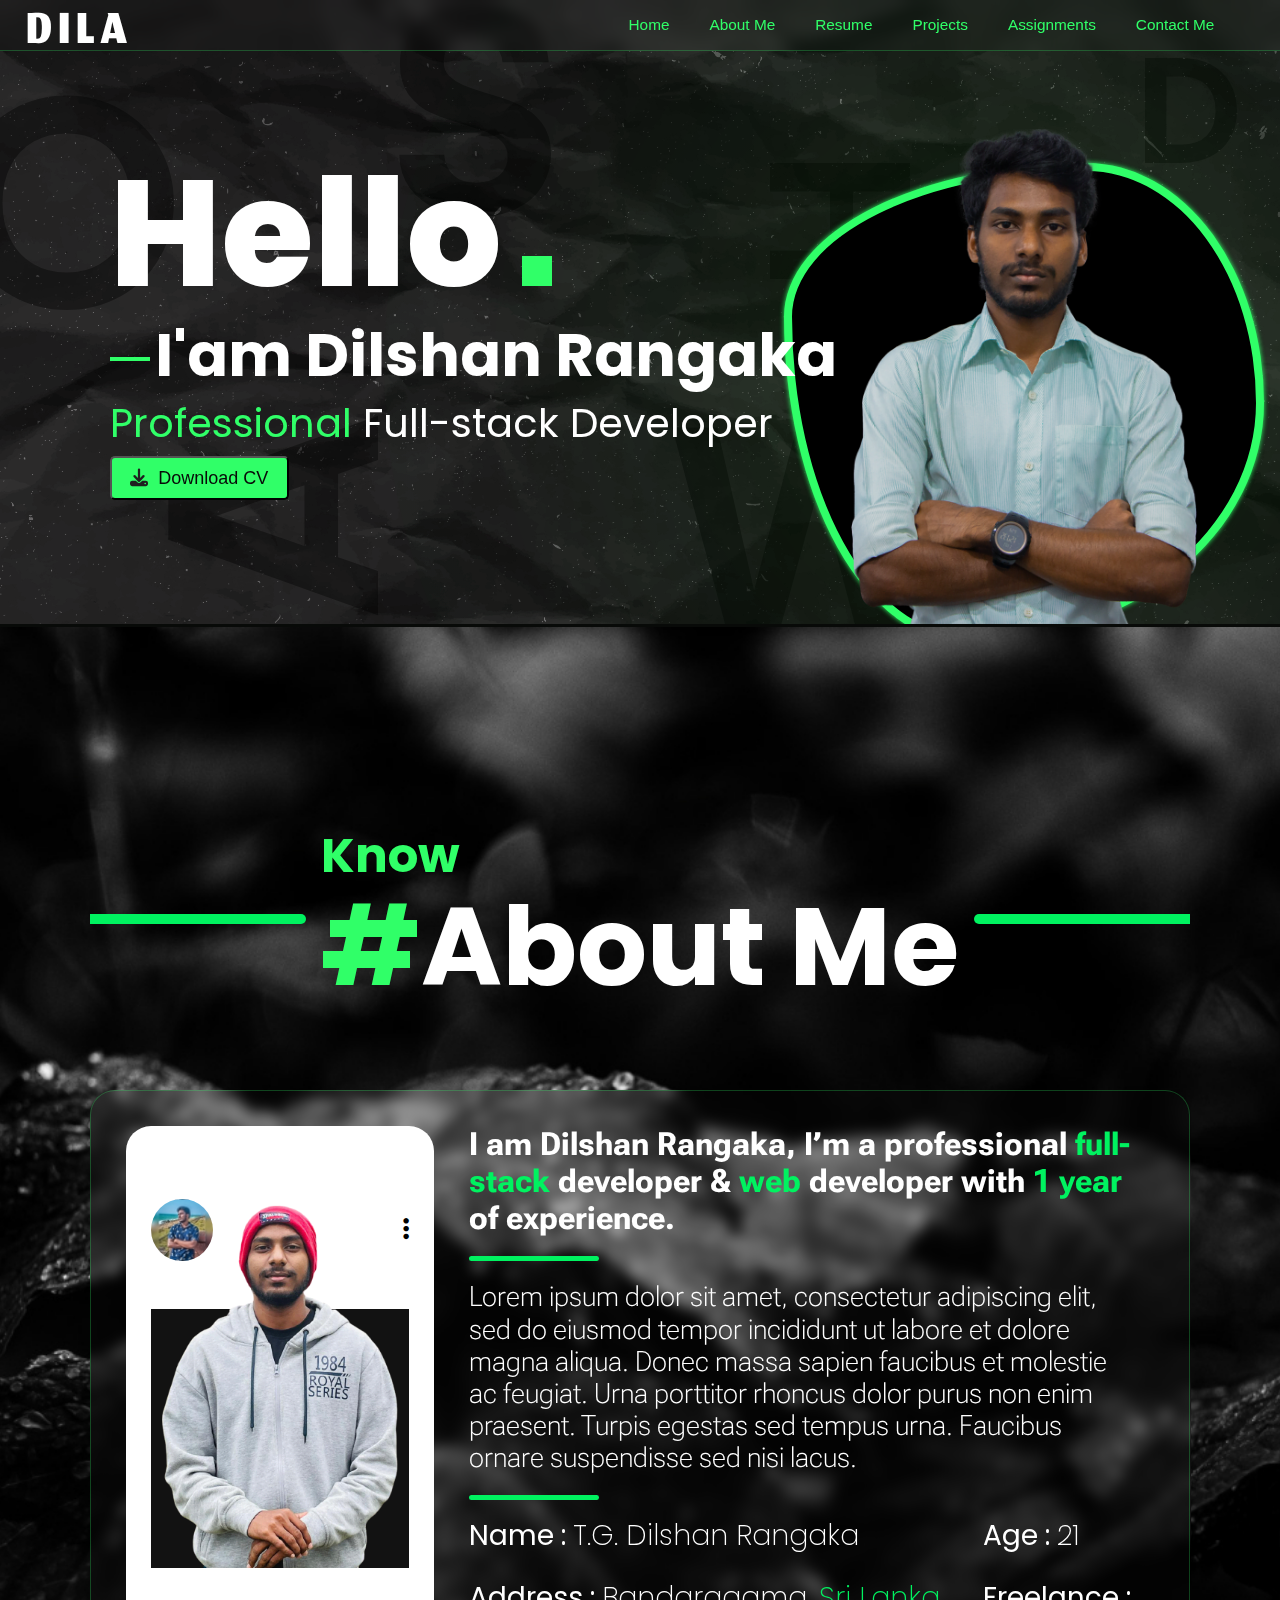
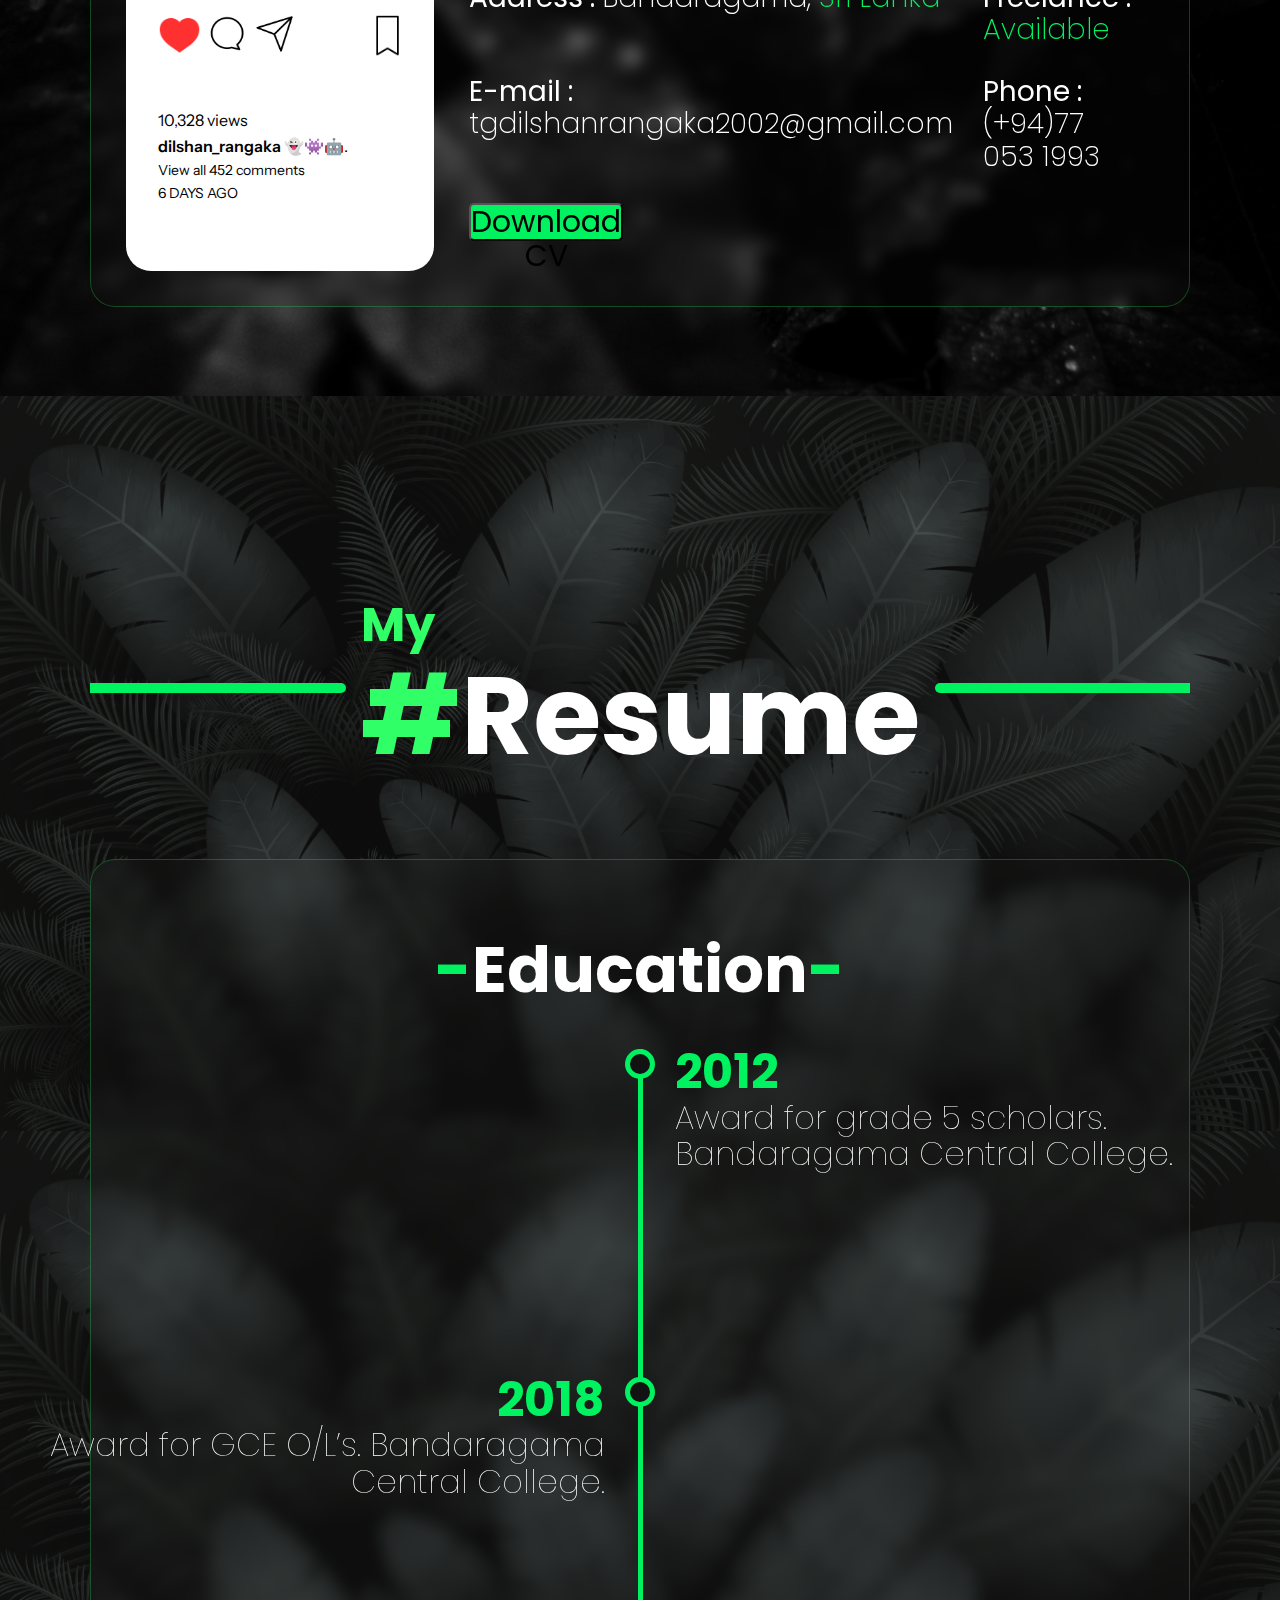
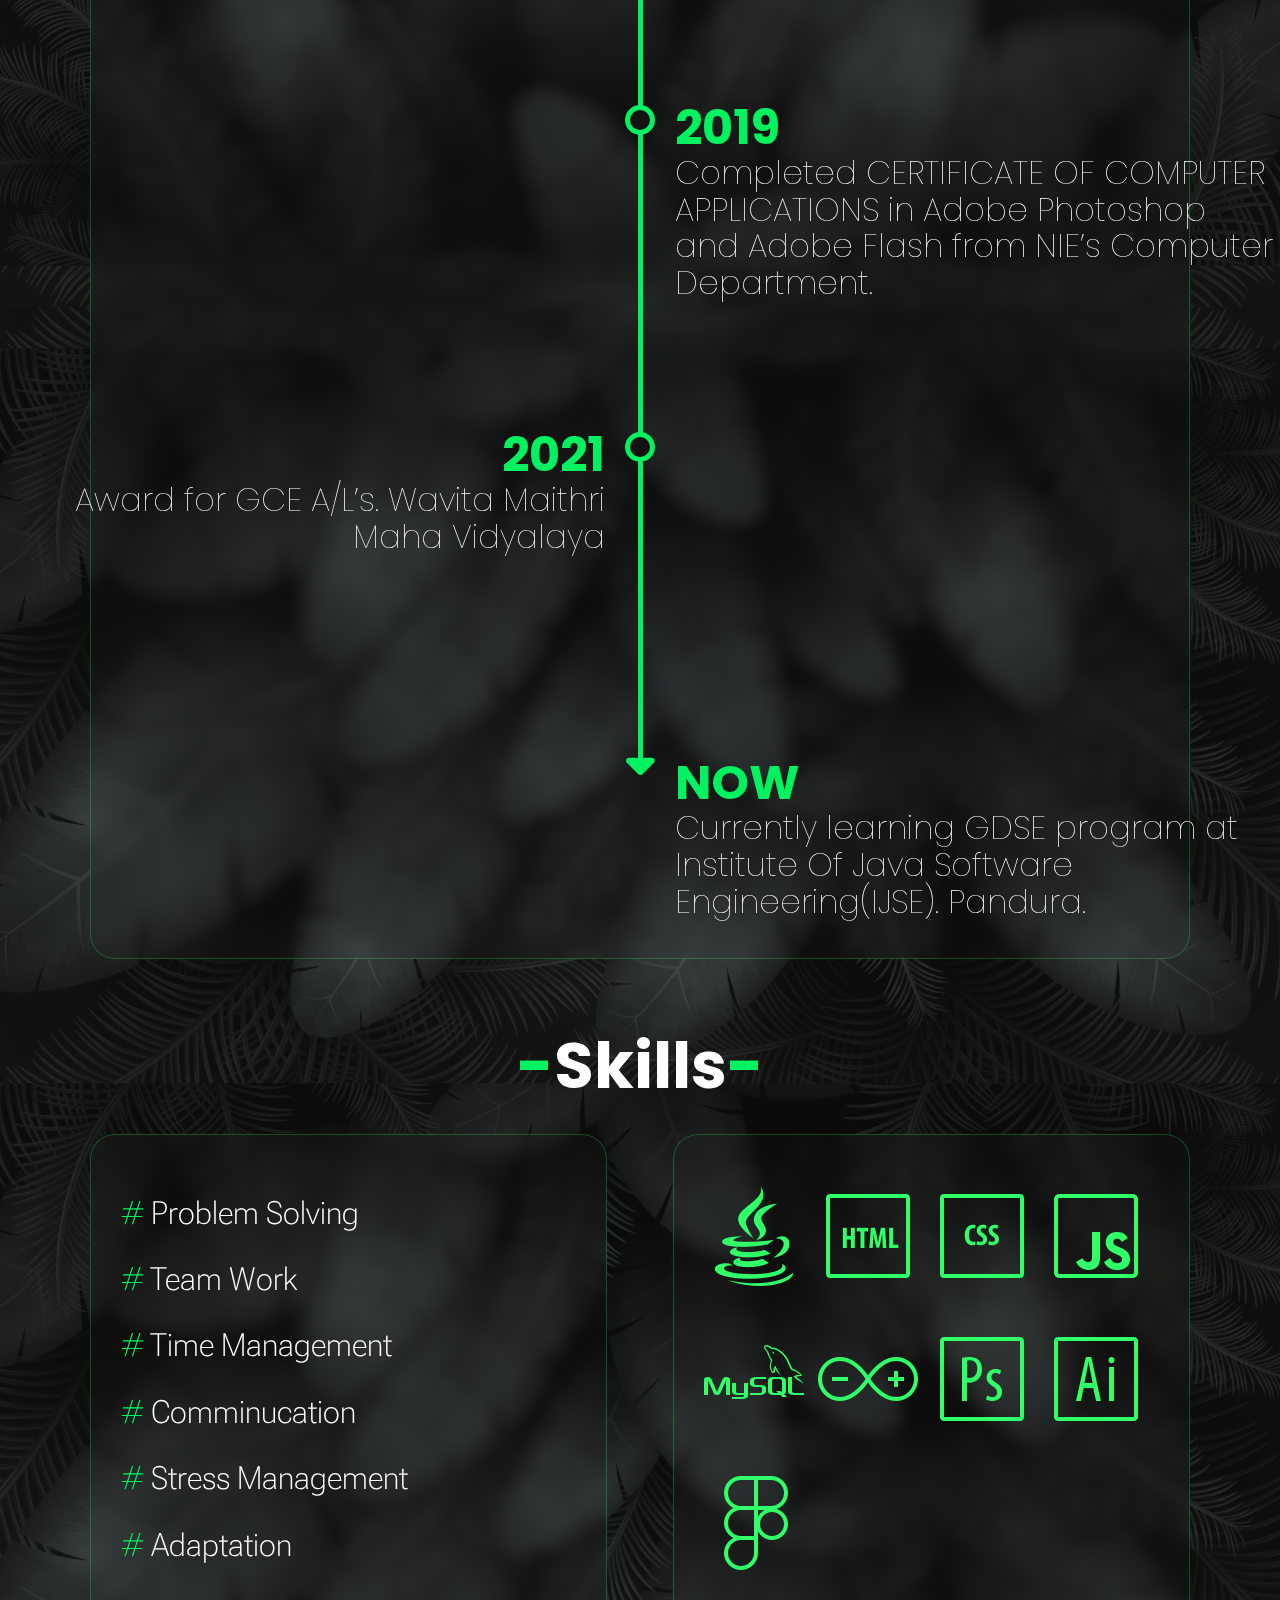
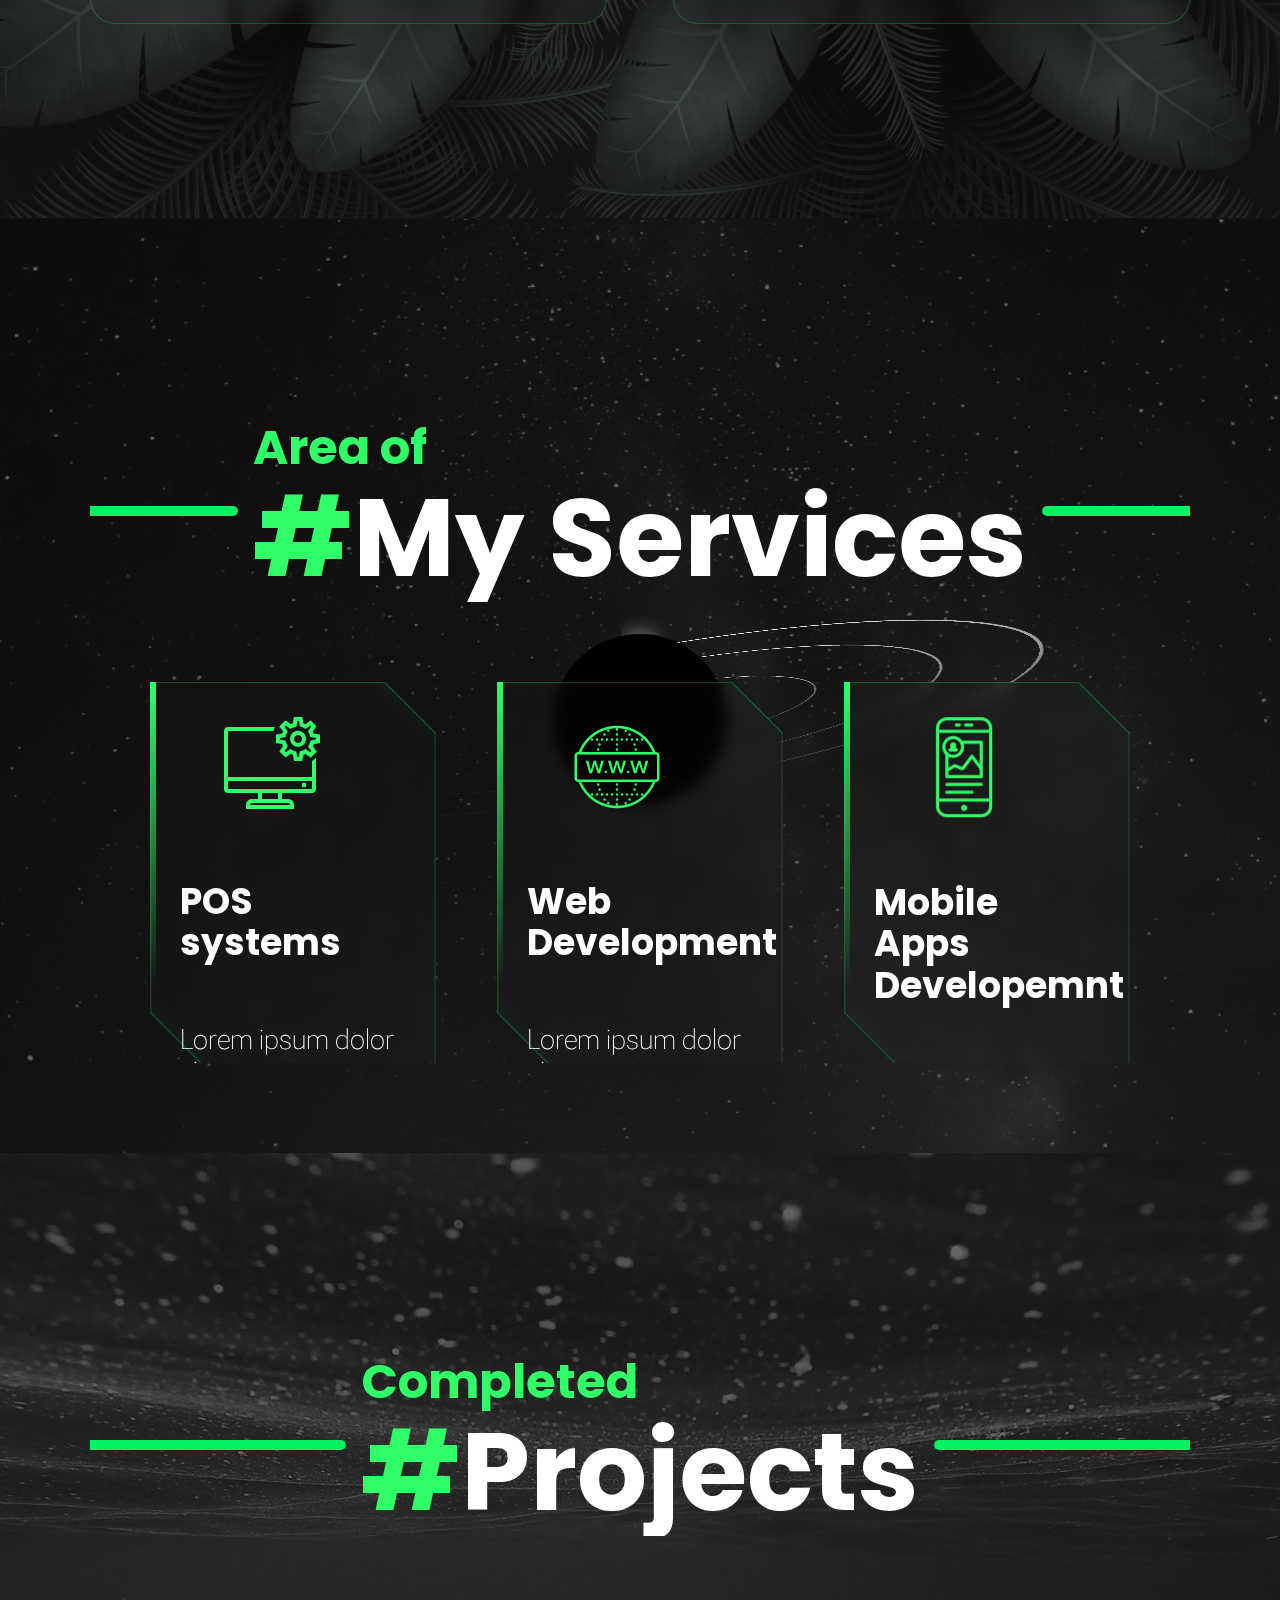
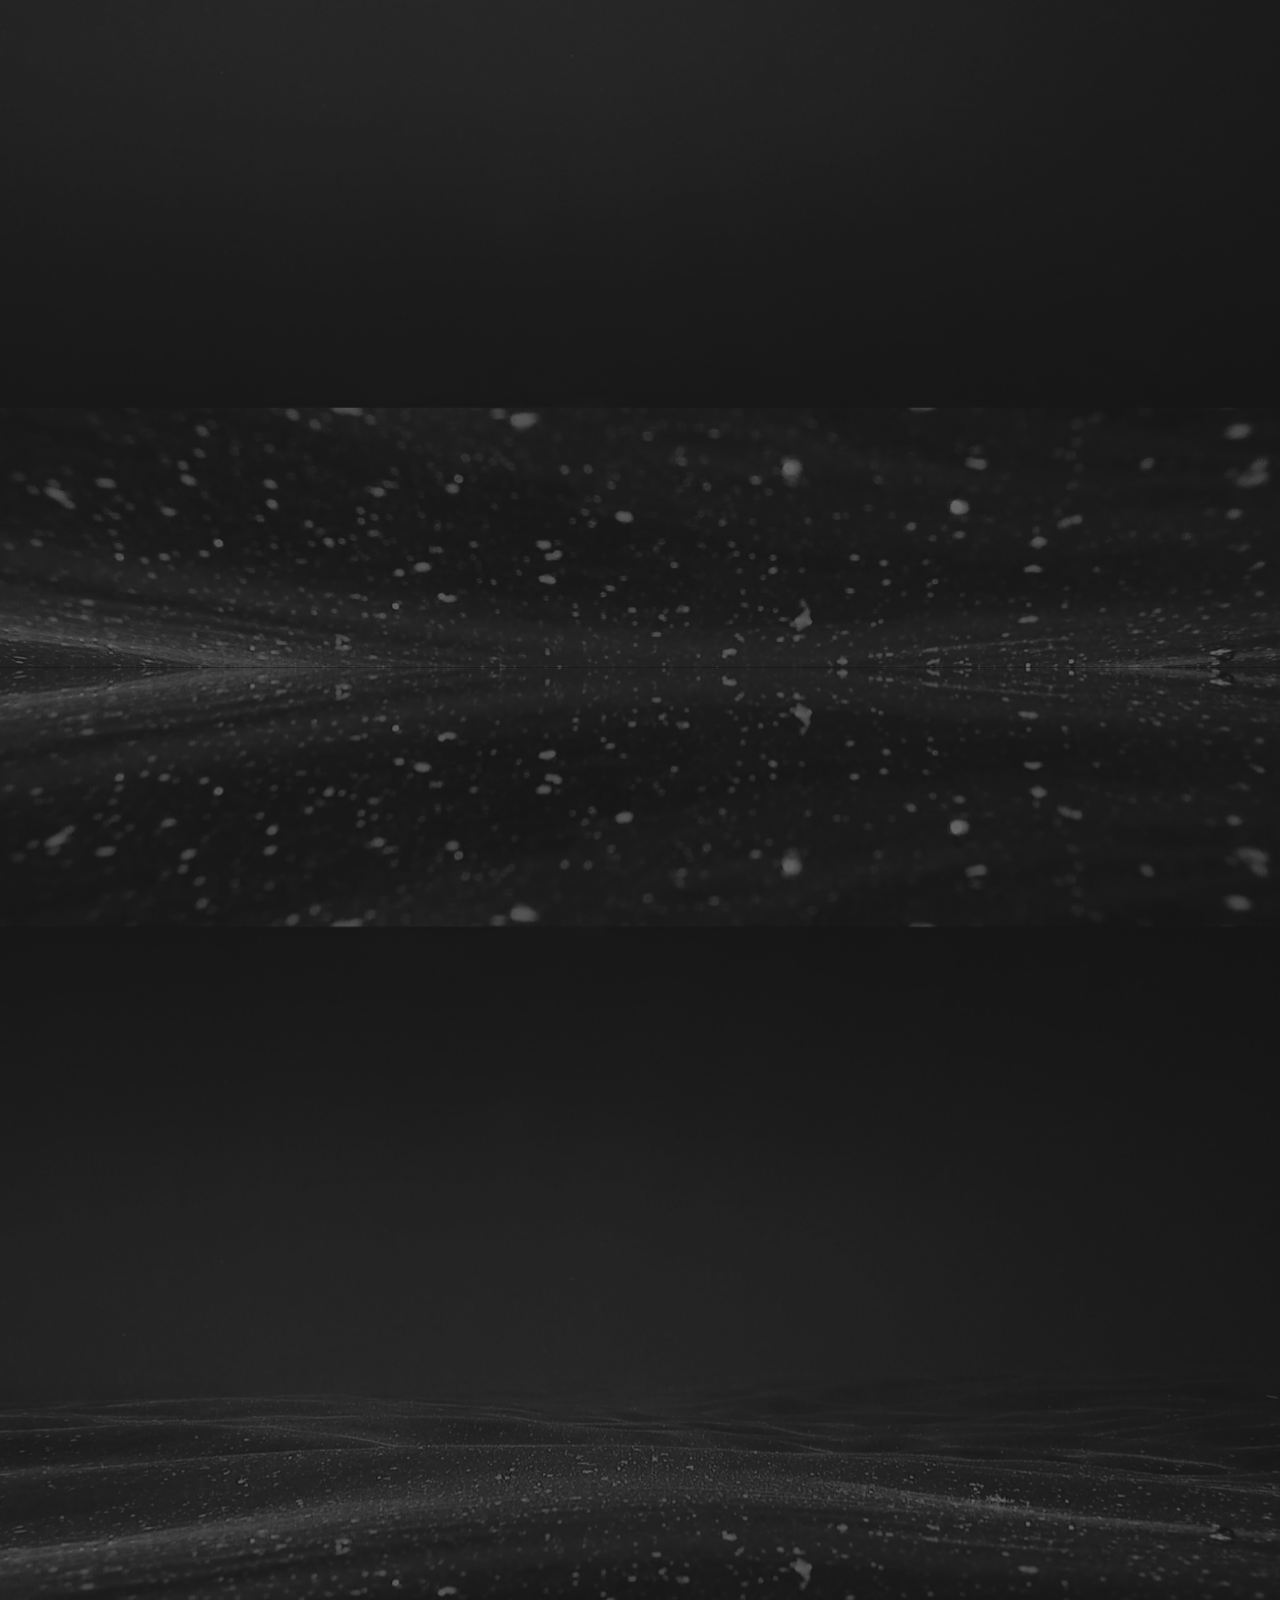
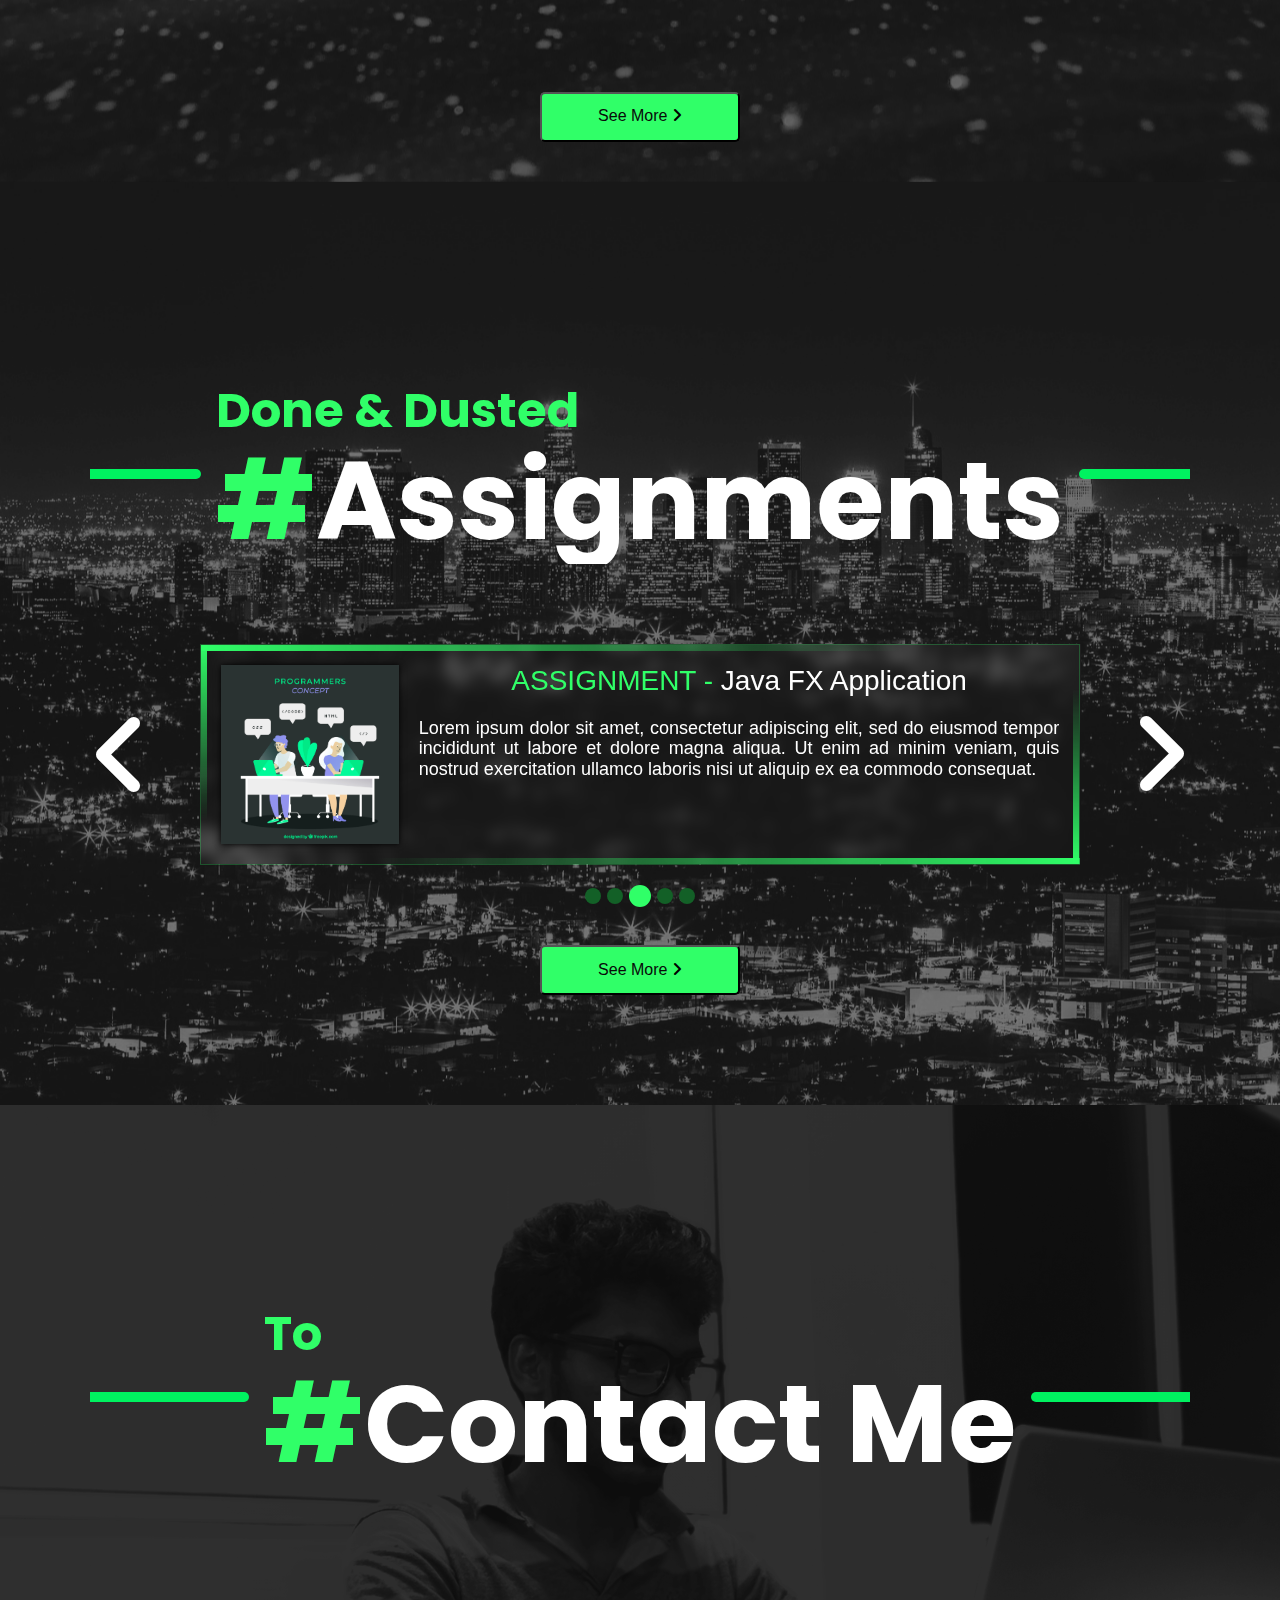
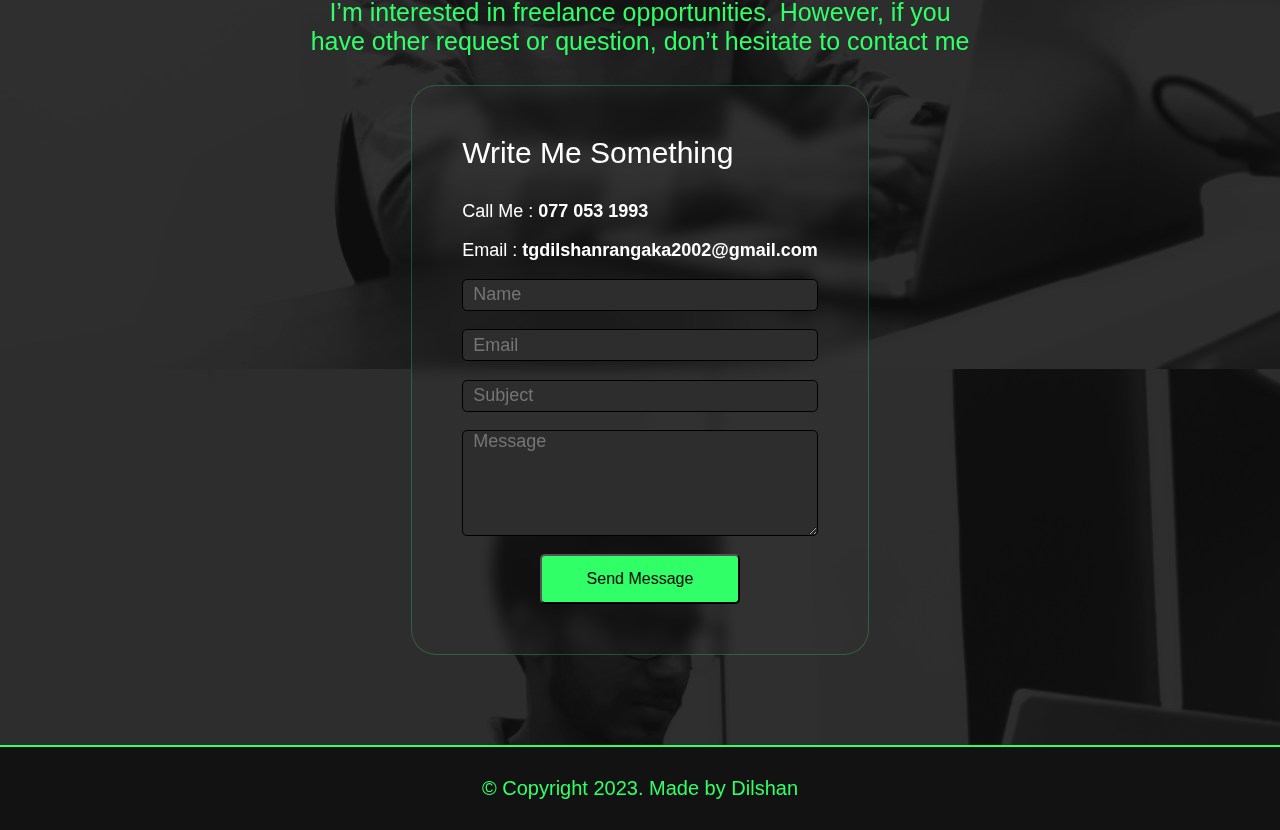
==== commit 2d55e618: "portfolio done" ====
--- a/index.html
+++ b/index.html
@@ -188,7 +188,7 @@
 <header id="header" class="glass_pane">
     <div class="logo">DILA</div>
     <div class="nav">
-        <a href="#home_space"><button>Home</button></a>
+        <a href="#home"><button>Home</button></a>
         <a href="#aboutme"><button>About Me</button></a>
         <a href="#resume"><button>Resume</button></a>
         <a href="#projects"><button>Projects</button></a>
@@ -232,7 +232,7 @@
     <div data-aos="fade-up" data-aos-duration="3000" class="hero_img_body">
         
     <div class="hero-circle-glow"></div>
-        <div class="circle_line glass_pane"></div>
+        <div class="circle_line"></div>
         <img class="hero_img animate__animated animate__bounceIn" srcset="assests/img/mine2.png 800w"
             src="assests/img/mine2.png"
             alt="dilshan's photo">
@@ -313,11 +313,86 @@
     </div>
 
     <section class="education glass_pane">
+        <h1>Education</h1>
+
+        <div class="points-line">
+            <div class="h-line"></div>
+            
+            <div class="edu-point">
+                <div class="point"></div>
+                <div class="edu-des">
+                    <h1>2012</h1>
+                    <p>Award for grade 5 scholars. Bandaragama Central College.
+                    </p>
+                </div>
+            </div>
+            
+            <div class="edu-point">
+                <div class="point"></div>
+                <div class="edu-des">
+                    <h1>2018</h1>
+                    <p>Award for GCE O/L’s. Bandaragama Central College.</p>
+                </div>
+            </div>
+            
+            <div class="edu-point">
+                <div class="point"></div>
+                <div class="edu-des">
+                    <h1>2019</h1>
+                    <p>Completed CERTIFICATE OF COMPUTER APPLICATIONS in Adobe Photoshop and Adobe Flash from NIE’s Computer Department.</p>
+                </div>
+            </div>
+            
+            <div class="edu-point">
+                <div class="point"></div>
+                <div class="edu-des">
+                    <h1>2021</h1>
+                    <p>Award for GCE A/L’s. Wavita Maithri Maha Vidyalaya</p>
+                </div>
+            </div>
+            
+            <div class="edu-point">
+                <div class="point"></div>
+                <i class="fa-solid fa-sort-down"></i>
+                <div class="edu-des">
+                    <h1>NOW</h1>
+                    <p>Currently learning GDSE program at Institute Of Java Software Engineering(IJSE). Pandura.</p>
+                </div>
+            </div>
+
+        </div>
+
     </section>
-    
+
+    <section class="skills">
+        <h1>Skills</h1>
+
+        <div class="soft-skills glass_pane">
+            <h3>Problem Solving</h3>
+            <h3>Team Work</h3>
+            <h3>Time Management</h3>
+            <h3>Comminucation</h3>
+            <h3>Stress Management</h3>
+            <h3>Adaptation</h3>
+        </div>
+
+        <div class="hard-skills glass_pane">
+            <img src="assests/img/image 5.png" alt="java">
+            <img src="assests/img/image 6.png" alt="java">
+            <img src="assests/img/image 7.png" alt="java">
+            <img src="assests/img/image 8.png" alt="java">
+            <img src="assests/img/image 9.png" alt="java">
+            <img src="assests/img/image 10.png" alt="java">
+            <img src="assests/img/image 11.png" alt="java">
+            <img src="assests/img/image 12.png" alt="java">
+            <img src="assests/img/image 13.png" alt="java">
+        </div>
+    </section>
+
 </main>
 
 <main id="myservices">
+    <div class="service-bg"></div>
     <div class="title">
         <span>
             <div class="title-line"></div>
@@ -326,48 +401,75 @@
             <div class="title-line"></div>
         </span>
     </div>
-    <div class="line"></div>
-    <section>
-        <div>
-            <div class="glow"></div>
-            <div class="service_card">
-                <div class="border"></div>
-                <div class="img"></div>
-                <div class="text">
-                    <h2>Software Develop</h2>
-                    <p>
-                        "Software development encompasses the creation of applications and programs tailored for computers and mobile devices. Skilled developers craft efficient and user-friendly software solutions that cater to various platforms, enhancing productivity and user experiences across different devices."
-                    </p>
-                </div>
-            </div>
-        </div>
-        <div>
-            <div class="glow"></div>
-            <div class="service_card">
-                <div class="border"></div>
-                <div class="img"></div>
-                <div class="text">
-                    <h2>Web Develop</h2>
-                    <p>
-                        "Web development focuses on crafting dynamic and engaging websites. Expert developers design and build web applications that deliver seamless user experiences, incorporating cutting-edge technologies to bring your online presence to life."
-                    </p>
-                </div>
-            </div>
-        </div>
-        <div>
-            <div class="glow"></div>
-            <div class="service_card">
-                <div class="border"></div>
-                <div class="img"></div>
-                <div class="text">
-                    <h2>Game Develop</h2>
-                    <p>
-                        "Game development is the art of creating interactive and captivating digital experiences. Skilled developers bring your gaming ideas to life, from concept to reality, using advanced tools and technologies to ensure an immersive and entertaining gaming adventure."
-                    </p>
-                </div>
-            </div>
-        </div>
+
+    <div class="solar-system">
+        <div class="orbit" style="--orbit-width: 80%; --rotate-dur: 80s;">
+            <div class="orbit-ring"></div>
+            <div class="eclipse-glow"></div>
+            <div class="eclipse-glow"></div>
+            <div class="eclipse-glow"></div>
+        </div>
+        <div 
+        class="orbit" style="--orbit-width: 60%; --rotate-dur: 35s;">
+            <div class="orbit-ring"></div>
+            <div class="eclipse-glow"></div>
+            <div class="eclipse-glow"></div>
+            <div class="eclipse-glow"></div>
+        </div>
+        <div class="orbit" style="--orbit-width: 35%; --rotate-dur: 25s;">
+            <div class="orbit-ring"></div>
+            <div class="eclipse-glow"></div>
+            <div class="eclipse-glow"></div>
+            <div class="eclipse-glow"></div>
+        </div>
+        <div class="orbit" style="--orbit-width: 20%; --rotate-dur: 50s;">
+            <div class="orbit-ring"></div>
+            <div class="eclipse-glow"></div>
+            <div class="eclipse-glow"></div>
+            <div class="eclipse-glow"></div>
+        </div>
+        <div class="black-hole"></div>
+
+    </div>
+
+    <section class="services">
+        
+        <div class="service-card">
+            <div class="card-bg">
+                <div class="glass_pane">
+                </div>
+            </div>
+            <div class="gradient-v-line"></div>
+            <img src="assests/img/pos.png" alt="">
+            <h2>POS systems</h2>
+            <p>Lorem ipsum dolor sit amet consectetur adipisicing elit. Sint placeat pariatur, rem consequatur ut recusandae.</p>
+        </div>
+
+        <div class="service-card">
+            <div class="card-bg">
+                <div class="glass_pane">
+                </div>
+            </div>
+            <div class="gradient-v-line"></div>
+            <img src="assests/img/web.png" alt="">
+            <h2>Web Development</h2>
+            <p>Lorem ipsum dolor sit amet consectetur adipisicing elit. Sint placeat pariatur, rem consequatur ut recusandae.</p>
+        </div>
+
+        <div class="service-card">
+            <div class="card-bg">
+                <div class="glass_pane">
+                </div>
+            </div>
+            <div class="gradient-v-line"></div>
+            <img src="assests/img/mobile.png" alt="">
+            <h2>Mobile Apps Developemnt</h2>
+            <p>Lorem ipsum dolor sit amet consectetur adipisicing elit. Sint placeat pariatur, rem consequatur ut recusandae.</p>
+        </div>
+
     </section>
+
+
 </main>
 
 <main id="projects">
@@ -379,9 +481,17 @@
             <div class="title-line"></div>
         </span>
     </div>
-    <div class="line"></div>
+
+    <div class="project-bg">
+        <div></div>
+        <div></div>
+    </div>
+
     <section class="project_section">
-        <div data-aos="fade-right" class="project_card">
+
+        <div data-aos="fade-right" class="project_card glass_pane">
+            <div class="gradient-h-line"></div>
+            <div class="gradient-v-line"></div>
             <div class="project_icon">
                 <i class="fa-solid fa-display"></i>
             </div>
@@ -404,7 +514,9 @@
             </div>
         </div>
         
-        <div data-aos="fade-left" class="project_card">
+        <div data-aos="fade-left" class="project_card glass_pane">
+            <div class="gradient-h-line"></div>
+            <div class="gradient-v-line"></div>
             <div class="project_icon">
                 <i class="fa-solid fa-display"></i>
             </div>
@@ -425,7 +537,9 @@
                 <div class="project_img_glow"></div>
             </div>
         </div>
-        <div data-aos="fade-right" class="project_card">
+        <div data-aos="fade-right" class="project_card glass_pane">
+            <div class="gradient-h-line"></div>
+            <div class="gradient-v-line"></div>
             <div class="project_icon">
                 <i class="fa-solid fa-display"></i>
             </div>
@@ -446,7 +560,9 @@
                 <div class="project_img_glow"></div>
             </div>
         </div>
-        <div data-aos="fade-left" class="project_card">
+        <div data-aos="fade-left" class="project_card glass_pane">
+            <div class="gradient-h-line"></div>
+            <div class="gradient-v-line"></div>
             <div class="project_icon">
                 <i class="fa-solid fa-display"></i>
             </div>
@@ -482,10 +598,12 @@
             <div class="title-line"></div>
         </span>
     </div>
-    <div class="line"></div>
+
+    <div class="assignment-bg"></div>
+
     <section class="assignments">
         <a href=""><i class="fa-solid fa-angle-right fa-rotate-180"></i></a>
-        <div class="assignment_card">
+        <div class="assignment_card glass_pane">
             <div class="assignment_img"></div>
             <div class="assignment_desc">
                 <h3>Java FX Application</h3>
@@ -495,11 +613,18 @@
                     ea commodo consequat.
                 </p>
             </div>
-            <span class="border_neon_v bn1"></span>
-            <span class="border_neon_v bn2"></span>
-
-            <span class="border_neon_h bn1"></span>
-            <span class="border_neon_h bn2"></span>
+            <div class="gradient-h-line"></div>
+            <div class="gradient-h-line" style="
+                top: auto;
+                bottom: 0;
+                transform: rotate(180deg);
+            "></div>
+            <div class="gradient-v-line"></div>
+            <div class="gradient-v-line" style=
+                "left: auto;
+                right: 0;
+                transform: rotate(180deg);"
+            ></div>
         </div>
         <a href=""><i class="fa-solid fa-angle-right"></i></a>
     </section>
@@ -524,6 +649,8 @@
         </span>
     </div>
 
+    <div class="contactme-bg"></div>
+
     <section  class="contact_container">
         <p>
         I’m interested in freelance opportunities. However, if you have other request or question, don’t hesitate
@@ -531,10 +658,7 @@
         </p>
 
         <section class="glass_pane">
-            <img src="assests/img/mine_with_border.png" alt="dilshan rangaka">
-
             <form action="mailto:tgdilshanrangaka2002@gmail.com" target="_blank" method="post">
-
                 <h3>Write Me Something</h3>
                 <label>Call Me : <b>077 053 1993</b></label>
                 <br>
@@ -549,7 +673,6 @@
                 <textarea name="message" id="" cols="30" rows="5" placeholder="Message"></textarea>
                 <br>
                 <button type="submit">Send Message</button>
-
             </form>
         </section>
     </section>
--- a/assests/styles/home_page_style.css
+++ b/assests/styles/home_page_style.css
@@ -5,6 +5,10 @@
     color: white;
     position: relative;
 }
+html {
+    scroll-behavior: smooth;
+}
+  
 body {
     background-color: #121212;
     background-size: 100vw;
@@ -41,14 +45,13 @@
 /* /////////////// title ///////////////////////// */
 
 .title {
-    margin-top: 150px;
+    margin-block: 150px 80px;
     display: flex;
     align-items: center;
     justify-content: center;
     position: relative;
     overflow: hidden;
     z-index: 2;
-    border-radius: 50%;
 }
 
 .title-line {
@@ -124,6 +127,23 @@
     flex-direction: column;
     align-items: center;
     justify-content: center;
+}
+
+.gradient-h-line{
+    position: absolute;
+    top: 0;
+    width: 100%;
+    height: 6px;
+    background: linear-gradient(to right, #30FF68, rgba(0, 0, 0, 0) 80%);
+}
+
+.gradient-v-line{
+    position: absolute;
+    top: 0;
+    left: 0;
+    width: 6px;
+    height: 100%;
+    background: linear-gradient(to bottom, #30FF68, rgba(0, 0, 0, 0) 80%)
 }
 /* \\\\\\\\\\\\\\\\\\\\\\\\\\ preloader \\\\\\\\\\\\\\\\\\\\\\ */
 .preloader {
@@ -907,148 +927,332 @@
 
 .education {
     width: 100%;
-    height: 1500px;
-}
-
-/* \\\\\\\\\\\\\\\\\\\\\\\\\\\\\\\\\\\\\\\\\\ My services \\\\\\\\\\\\\\\\\\\ */
-
-#myservices {
-    overflow: hidden;
-}
-#myservices>section {
-    display: flex;
+    height: 1700px;
+    display: flex;
+    flex-direction: column;
     align-items: center;
-    justify-content: space-evenly;
+    position: relative;
     padding: 30px;
-}
-@property --rotate {
-    syntax: "<angle>";
-    initial-value: 132deg;
-    inherits: false;
-}
-
-:root {
-    --card-height: 500px;
-    --card-width: calc(var(--card-height) / 1.5);
-}
-.service_card {
-    width: var(--card-width);
-    height: var(--card-height);
-    border-radius: 8px;
-    background-color: grey;
+    border-radius: 25px;
+}
+
+.education>h1, .skills>h1 {
+    font-size: 64px;
+    font-family: 'Poppins', sans-serif;
+}
+
+.education>h1::before, .education>h1::after,  .skills>h1::before,  .skills>h1::after {
+    content: "-";
+    color: #00f260;
+}
+
+.points-line {
+    width: 100%;
+    height: 80%;
     position: relative;
-    z-index: 1;
-    overflow: hidden;
-
-    transition-duration: 0.3s;
-}
-
-.service_card>.img {
-    width: 97%;
-    height: 98%;
-    background-color: #1F1F1F;
-    background-size: cover;
-    background-position: center;
-    border-radius: 8px;
-
-    position: absolute;
-    top: 0;
-    bottom: 0;
+    display: flex;
+    flex-direction: column;
+    align-items: center;
+    justify-content: space-between;
+}
+.h-line {
+    width: 5px;
+    height: 100%;
+    background-color: #00f260;
+    position: absolute;
     right: 0;
     left: 0;
     margin: auto;
-    z-index: 3;
-}
-
-#myservices>section>div:first-child>.service_card>.img {
-    background-image: url("/assests/img/software develop.png");
-}
-
-#myservices>section>div:nth-child(2)>.service_card>.img {
-    background-image: url("/assests/img/web_develop.png");
-}
-
-#myservices>section>div:last-child>.service_card>.img {
-    background-image: url("/assests/img/game develop.png");
-}
-
-.service_card>.border {
+}
+
+.edu-point {
+    position: relative;
+    width: 30px;
+    display: flex;
+    align-items: center;
+    justify-content: center;
+}
+
+.point {
+    width: 30px;
+    aspect-ratio: 1;
+    border-radius: 50%;
+    background-color: #121212;
+    border: 5px solid #00f260;
+}
+
+.edu-des {
+    position: absolute;
+    width: 600px;
+    /* border: 1px solid blue; */
+    top: -5px;
+    right: -620px;
+}
+
+.edu-point:nth-child(odd) .edu-des{
+    left: -620px;
+}
+
+.edu-point:nth-child(odd) .edu-des h1, .edu-point:nth-child(odd) .edu-des p{
+    text-align: right;
+}
+
+.edu-des h1 {
+    margin: 0;
+    font-size: 48px;
+    font-family: 'Poppins', sans-serif;
+    color: #00f260;
+    font-weight: 700;
+}
+
+.edu-des p {
+    font-size: 32px;
+    font-family: 'Poppins', sans-serif;
+    font-weight: 100;
+}
+
+.edu-point:last-child .point {
+    display: none;
+}
+
+.edu-point:last-child i {
+    position: absolute;
+    top: -28px;
+    /* transform: rotate(90deg); */
+    font-size: 46px;
+    color: #00f260;
+}
+
+.skills {
+    width: 100%;
+    height: 700px;
+    display: flex;
+    align-items: center;
+    justify-content: space-between;
+    position: relative;
+    margin-top: 70px;
+}
+
+.skills h1 {
+    width: fit-content;
+    position: absolute;
+    top: 0;
+    left: 0;
+    right: 0;
+    margin: auto;
+}
+
+.soft-skills, .hard-skills {
+    border-radius: 25px;
+    width: 47%;
+    height: 70%;
+    padding: 30px;
+}
+
+.soft-skills {
+    display: flex;
+    flex-direction: column;
+    justify-content: space-evenly;
+}
+
+.soft-skills h3 {
+    font-size: 32px;
+    font-family: 'Roboto Flex', sans-serif;
+    font-weight: 200;
+}
+
+.soft-skills h3::before {
+    content: "# ";
+    color: #00f260;
+}
+
+.hard-skills {
+    display: grid;
+    grid-template-columns: repeat(4, 1fr);
+    /* justify-content: center; */
+    align-items: center;
+}
+/* \\\\\\\\\\\\\\\\\\\\\\\\\\\\\\\\\\\\\\\\\\ My services \\\\\\\\\\\\\\\\\\\ */
+
+.service-bg {
+    position: absolute;
+    top: 0;
+    left: 0;
     width: 100%;
     height: 100%;
-    border-radius: 8px;
-    background-image: linear-gradient(
-            var(--rotate)
-            , #30FF68 50%,#6528F7 70%);
-    animation: spin 4s linear infinite;
-    transform: scale(1.03, 1.02);
-
+    background-image: url('/assests/img/service_bg.jpg');
+    background-size: cover;
+    background-position: center;
+    filter: opacity(40%);
+}
+
+.services {
+    width: 100%;
+    position: relative;
+    display: flex;
+    align-items: center;
+    justify-content: space-evenly;
+}
+
+.service-card {
+    position: relative;
+    width: 26%;
+    aspect-ratio: 3/4;
+    overflow: hidden;
+    padding: 25px 30px;
+}
+
+.service-card .card-bg {
     position: absolute;
     top: 0;
     bottom: 0;
+    left: 0;
     right: 0;
+    margin: auto;
+    transform: rotate(-45deg) scale(1.4);
+    width: 100%;
+    height: 100%;
+    overflow: hidden;
+    border: 1px solid rgba(0, 242, 96, .3);
+}
+
+.card-bg div {
+    position: absolute;
+    top: 0;
+    bottom: 0;
     left: 0;
+    right: 0;
     margin: auto;
-    z-index: 2;
-}
-
-#myservices>section>div>.glow {
+    width: 100%;
+    height: 100%;
+    transform: rotate(45deg) scale(.718);
+}
+
+.service-card img {
+    margin: 10px 0 0 40px
+}
+
+.service-card h2 {
+    margin-block: 60px 60px;
+    font-size: 36px;
+    font-family: 'Poppins', sans-serif;
+}
+
+.service-card p {
+    font-size: 28px;
+    font-family: 'Roboto Flex', sans-serif;
+    font-weight: 100;
+}
+
+:root {
+    --orbit-mask: radial-gradient(circle at center, transparent 70%, white 70%);
+}
+
+.solar-system {
+    position: absolute;
+    left: 0;
+    right: 0;
+    bottom: 200px;
+    margin: auto;
     width: 80%;
-    height: 80%;
-    filter: blur(calc(var(--card-height) / 9));
-    background-image:  linear-gradient(
-            var(--rotate)
-            , #30FF68 50%,#6528F7 );
-            /* 05e2fb */
-    animation: spin 4s linear infinite;
-
+    height: 50%;
+    transform-style: preserve-3d;
+    transform: rotateX(80deg) rotateY(-10deg);
+}
+
+
+
+.orbit {
+    width: var(--orbit-width);
+    aspect-ratio: 1;
     position: absolute;
     left: 0;
     right: 0;
     bottom: 0;
+    top: 0;
     margin: auto;
-    z-index: 1;
-}
-
-@keyframes spin {
-    0% {
-        --rotate: 0deg;
-    }
-    100% {
-        --rotate: 360deg;
-    }
-}
-
-.service_card>.text {
-    width: 97%;
-    height: 400px;
+    border-radius: 50%;
+    animation: orbit-animation var(--rotate-dur) linear infinite;
+    
+    /* transform: rotateX(180deg) rotateZ(0deg); */
+    transform-style: preserve-3d;
+}
+@keyframes orbit-animation {
+    from {
+        transform: rotateZ(360deg) rotateX(0deg);
+    }
+    50%{
+        transform: rotateZ(180deg) rotateX(3deg);
+    }
+    to {
+        transform: rotateZ(0deg) rotateX(0deg);
+    }
+}
+
+.orbit-ring {
+    width: 100%;
+    aspect-ratio: 1;
+    position: absolute;
+    left: 0;
+    right: 0;
+    bottom: 0;
+    top: 0;
+    margin: auto;
+    border-radius: 50%;
+    background: conic-gradient(
+      from 0deg,
+      rgb(255, 255, 255),
+      rgba(255, 255, 255, 0.034),
+      rgba(0, 0, 0, 0)
+    );
+    -webkit-mask: var(--orbit-mask);
+    mask: var(--orbit-mask);
+}
+.eclipse-glow {
+    width: 4%;
+    aspect-ratio: 1;
+    border-radius: 50%;
+    background: radial-gradient(ellipse at center,  
+    rgba(255,255,255,1) 0%, 
+    rgba(255,255,255,0) 100%);
     position: absolute;
     left: 0;
     right: 0;
     margin: auto;
-    display: flex;
-    flex-direction: column;
-    align-items: center;
-    z-index: 3;
-    padding: calc(var(--card-height) - 44px) 15px;
-    border-radius: 20px;
-    transition-duration: .6s;
-}
-
-.service_card>.text:hover {
-    transform: translateY(calc(var(--card-height) / -2 - 50px));
-    background-color: rgb(0, 0, 0, 0.8);
-}
-
-.service_card>.text>h2 {
-    margin-bottom: 30px;
-    font-family: 'Jura', sans-serif;
-    font-weight: lighter;
-}
-
-.service_card>.text>p {
-    text-align: center;
-    font-weight: lighter;
-    font-family: 'Montserrat', sans-serif;
+    top: -2%;
+    filter: blur(10px);
+}
+
+.orbit .eclipse-glow:nth-child(2){
+    transform: rotateY(90deg);
+}
+
+.orbit .eclipse-glow:nth-child(3){
+    transform: rotateX(90deg);
+}
+
+.black-hole {
+    position: absolute;
+    left: 0;
+    right: 0;
+    bottom: 0;
+    top: 0;
+    margin: auto;
+    width: 17%;
+    aspect-ratio: 1;
+    background-color: black;
+    border-radius: 50%;
+    transform: rotateX(90deg) translateY(0px);
+    animation: floatt 10s ease-in-out infinite;
+}
+
+@keyframes floatt {
+    0%, 100% {
+        transform:  rotateX(90deg)  translateY(-10px);
+      }
+      50% {
+        transform:  rotateX(90deg) translateY(15px);
+      }
 }
 
 /* \\\\\\\\\\\\\\\\\\\\\\\\\\\\\\\\\\\ My projects \\\\\\\\\\\\\\\\\ */
@@ -1058,8 +1262,36 @@
     flex-direction: column;
 }
 
+
+
+.project-bg {
+    position: absolute;
+    top: 0;
+    left: 0;
+    width: 100%;
+    height: 100%;
+}
+
+.project-bg div {
+    left: 0;
+    width: 100%;
+    height: 50%;
+    background-size: 100vw;
+    background-position: top;
+    filter: opacity(40%);
+}
+.project-bg div:first-child {
+    top: 0;
+    background-image: url('/assests/img/project_bg.jpg');
+}
+.project-bg div:last-child {
+    bottom: 0;
+    background-image: url('/assests/img/project_bg.jpg');
+    transform: rotate(180deg) rotateY(180deg);
+}
+
 .project_section {
-    width: 80%;
+    width: 100%;
     display: flex;
     flex-direction: column;
     /* align-items: center; */
@@ -1071,10 +1303,10 @@
 .project_card {
     background-color: #080A08;
     border-left: 6px solid #30FF68;
-    width: 80%;
+    width: 65%;
     height: fit-content;
     position: relative;
-    margin-block: 25px;
+    margin-block: 60px;
 }
 
 .project_card:nth-child(even) {
@@ -1105,25 +1337,25 @@
     height: fit-content;
     padding: 30px 55px 0;
     z-index: 2;
-    background: linear-gradient(to right, #080A08 82%, rgba(0,0,0,0));
 }
 
 .project_body h2 {
     margin: 0;
     color: #30FF68;
-    font-family: 'Montserrat', sans-serif;
+    font-family: 'Poppins', sans-serif;
 }
 
 .project_body h1 {
     font-size: 40px;
-    font-family: 'Montserrat', sans-serif;
+    font-family: 'Poppins', sans-serif;
     margin: 5px 0 20px;
 }
 
 .project_body p {
     font-size: 20px;
-    font-family: 'Montserrat', sans-serif;
-    margin-bottom: 10px;
+    font-family: 'Roboto Flex', sans-serif;
+    font-weight: 200;
+    margin-bottom: 20px;
 }
 
 .project_langs span {
@@ -1211,7 +1443,16 @@
 }
 
 /* \\\\\\\\\\\\\\\\\\\\\\\\\\\\\\\\ my assignments \\\\\\\\\\\\\ */
-
+.assignment-bg {
+    position: absolute;
+    top: 0;
+    left: 0;
+    width: 100%;
+    height: 100%;
+    background-image: url('/assests/img/assignment_bg.jpg');
+    background-size: cover;
+    filter: opacity(50%);
+}
 .assignments {
     display: flex;
     align-items: center;
@@ -1281,19 +1522,6 @@
     box-shadow: 0 0 10px #30FF68;
 }
 
-.border_neon_h {
-    width: 25%;
-    height: var(--assignment-border);
-    background-color: #30FF68;
-    position: absolute;
-}
-
-.border_neon_v {
-    width: var(--assignment-border);
-    height: 40%;
-    background-color: #30FF68;
-    position: absolute;
-}
 .bn1 {
     left: calc(var(--assignment-border) / -2);
     top: calc(var(--assignment-border) / -2);
@@ -1346,11 +1574,20 @@
 
 /* \\\\\\\\\\\\\\\\\\\\\\\\\\\\\\\\ contact me \\\\\\\\\\\\\\\\\\\\\\ */
 
-.contactme_container {
+.contactme-bg{
+    position: absolute;
+    top: 0;
+    left: 0;
+    width: 100%;
+    height: 100%;
+    background-image: url('/assests/img/contactme_bg.jpg');
+    background-size: 120vw;
+    filter: opacity(50%);
+}
+.contact_container {
     display: flex;
     flex-direction: column;
     align-items: center;
-    border: 1px solid white;
 }
 
 .contact_container>p {
@@ -1363,20 +1600,12 @@
 }
 
 .contact_container>section {
-    padding: 20px 50px;
+    padding: 50px;
     margin-inline: 10%;
-    display: flex;
-    justify-content: center;
-    align-items: center;
-}
-
-.contact_container>section>img {
-    height: 36vw;
-    aspect-ratio:  0.86/1;
+    border-radius: 25px;
 }
 
 form {
-    margin-left: 50px;
     display: flex;
     flex-direction: column;
     justify-content: space-between;
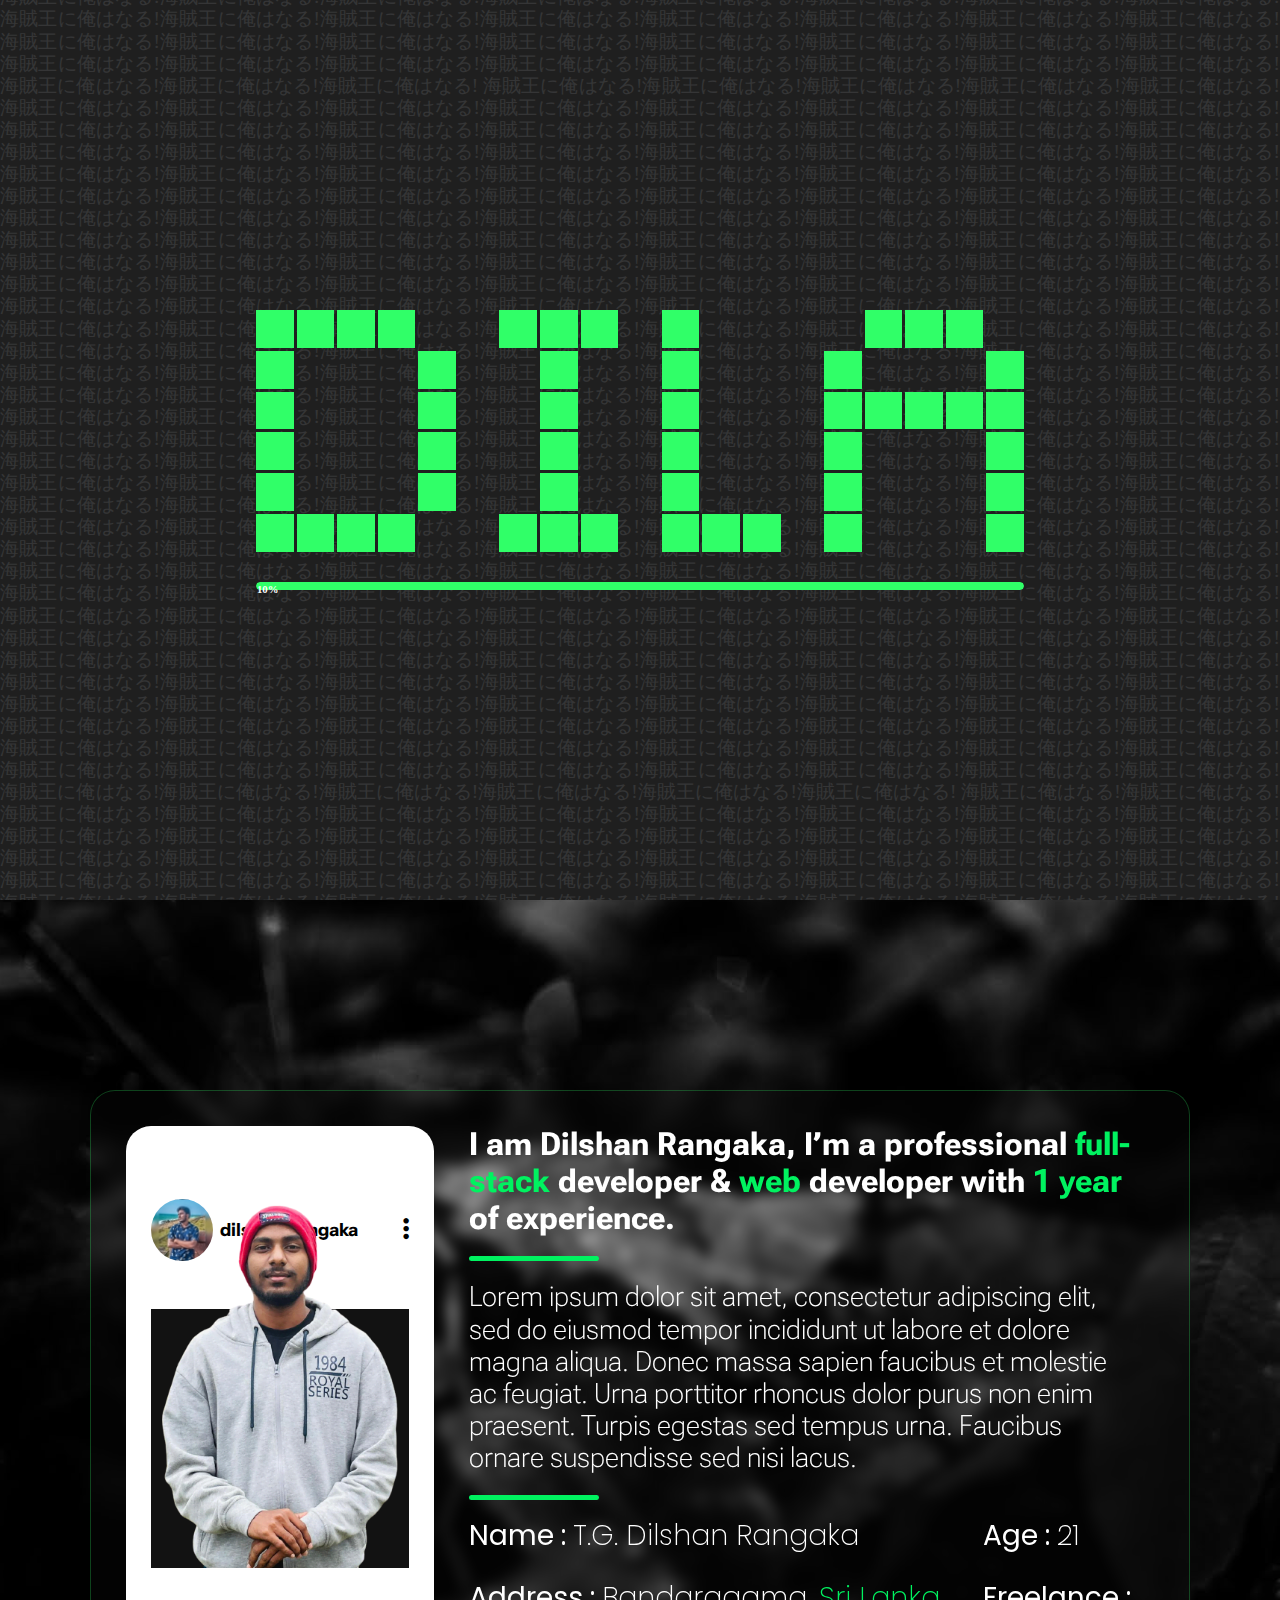
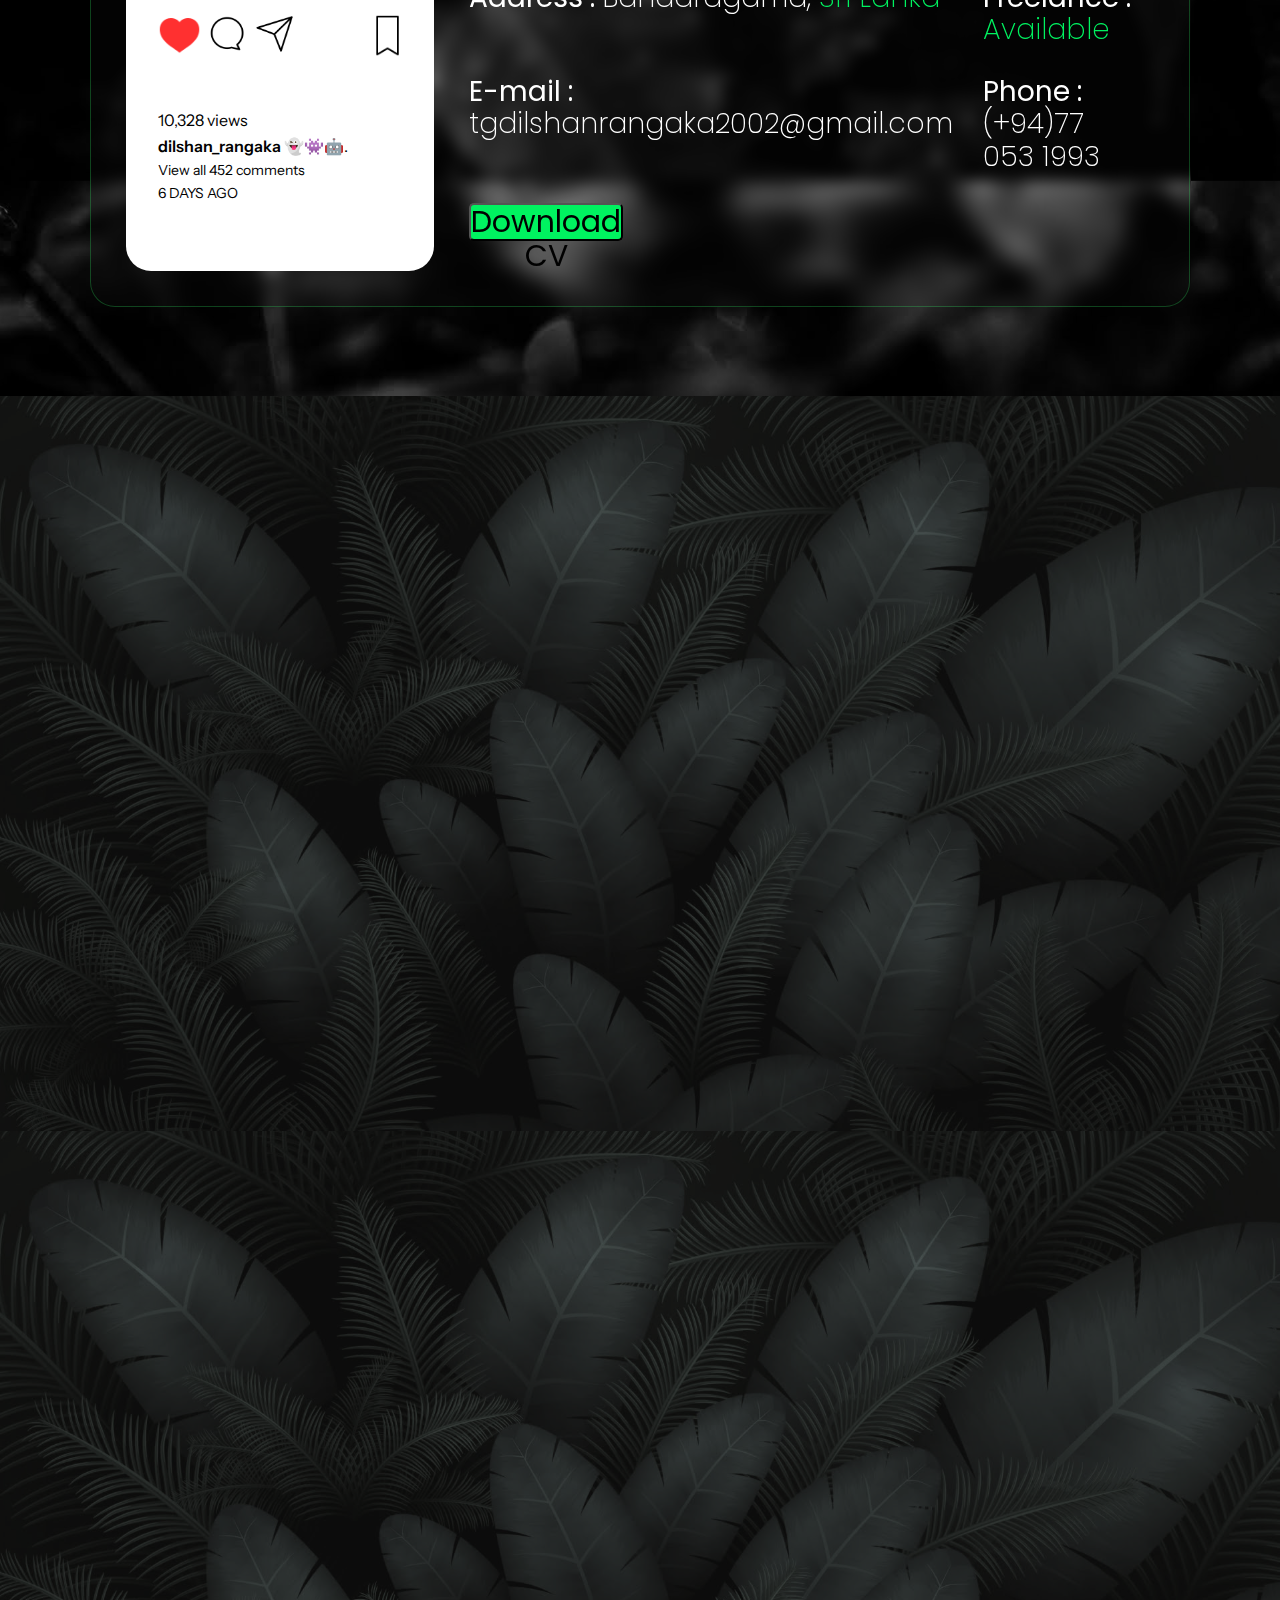
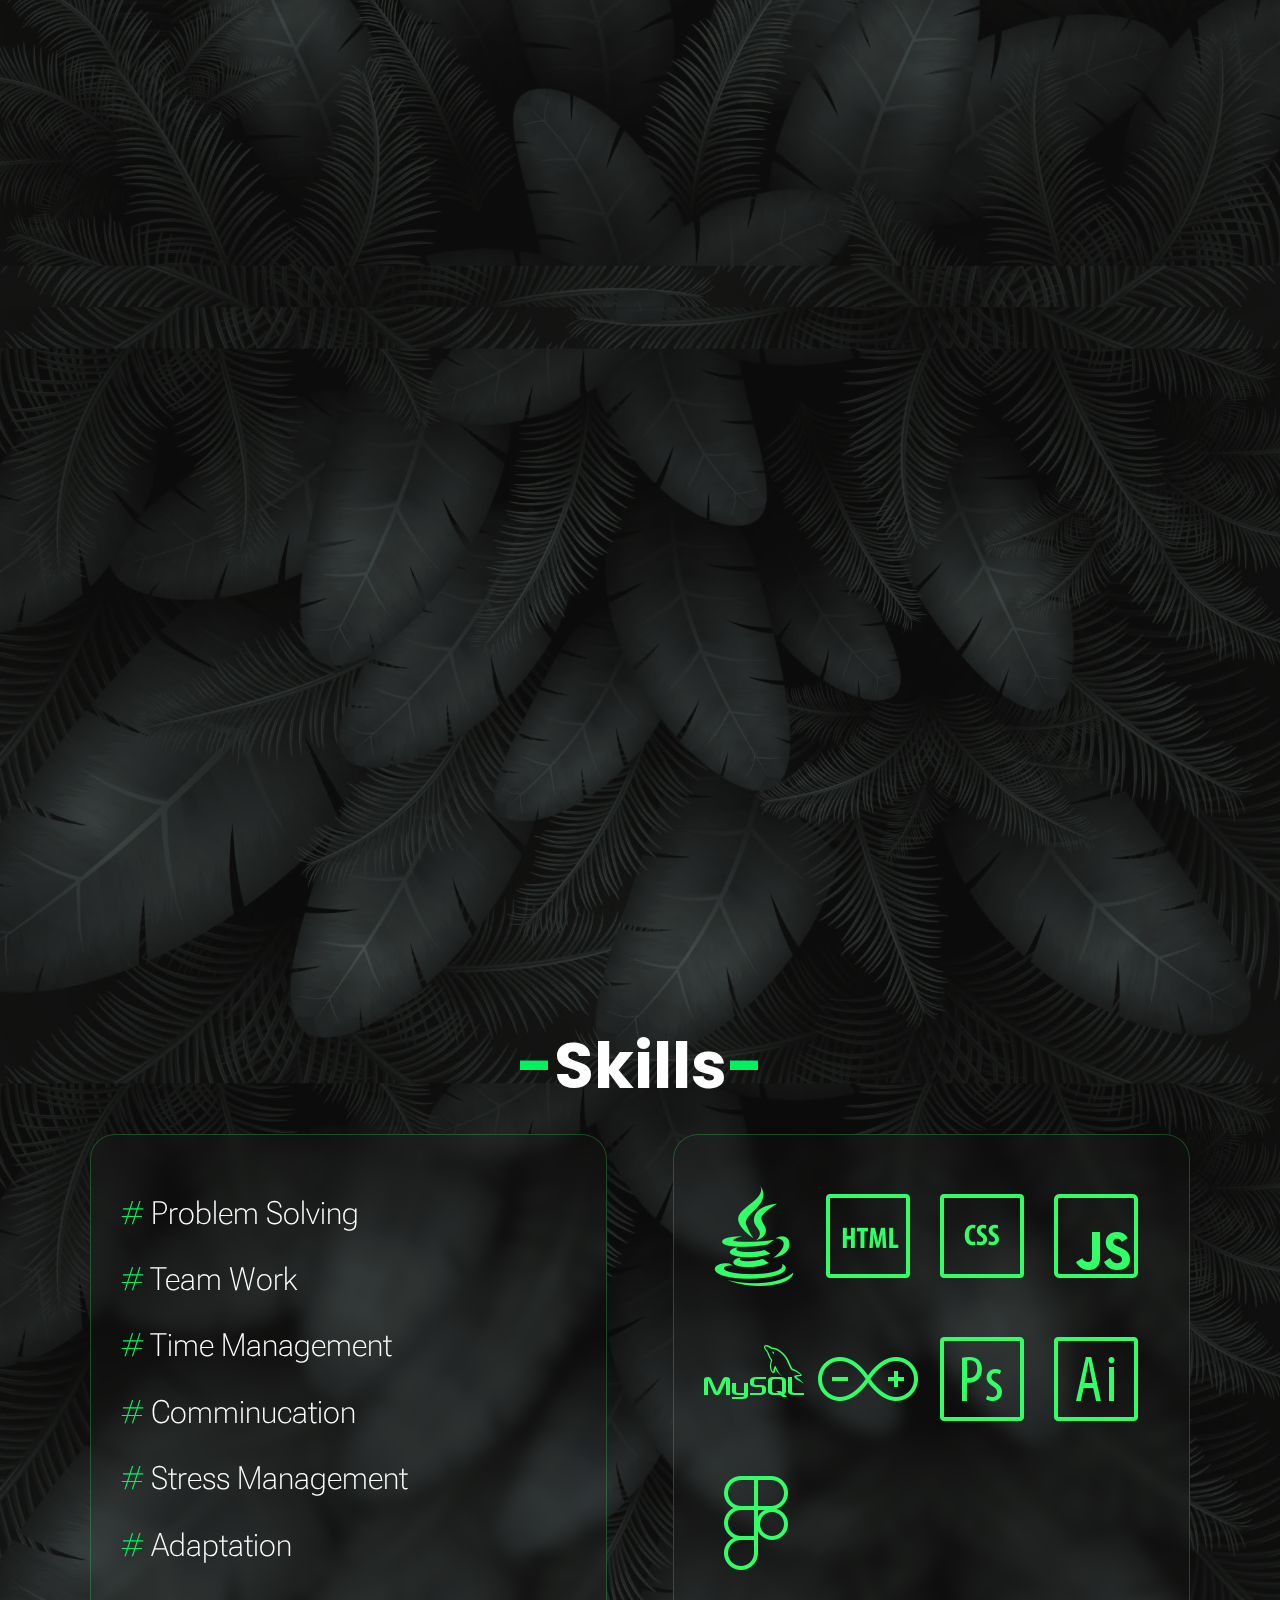
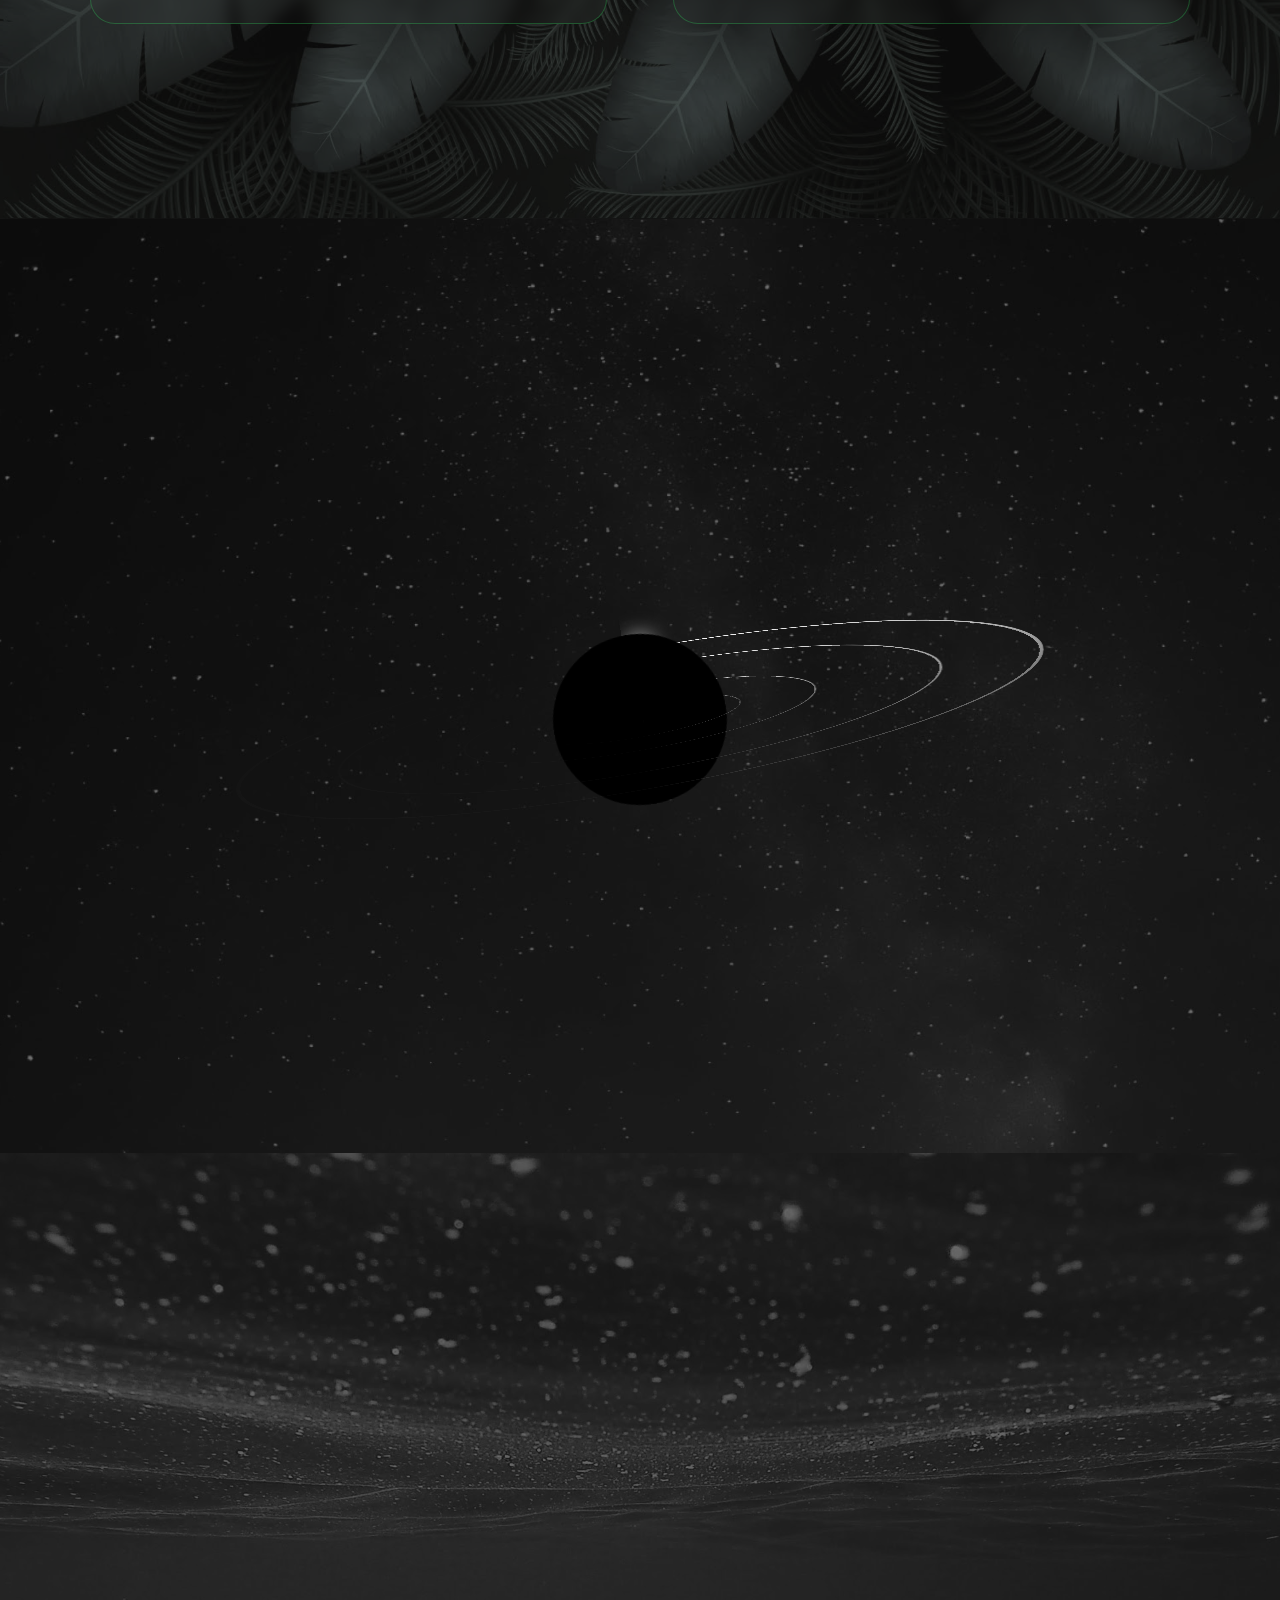
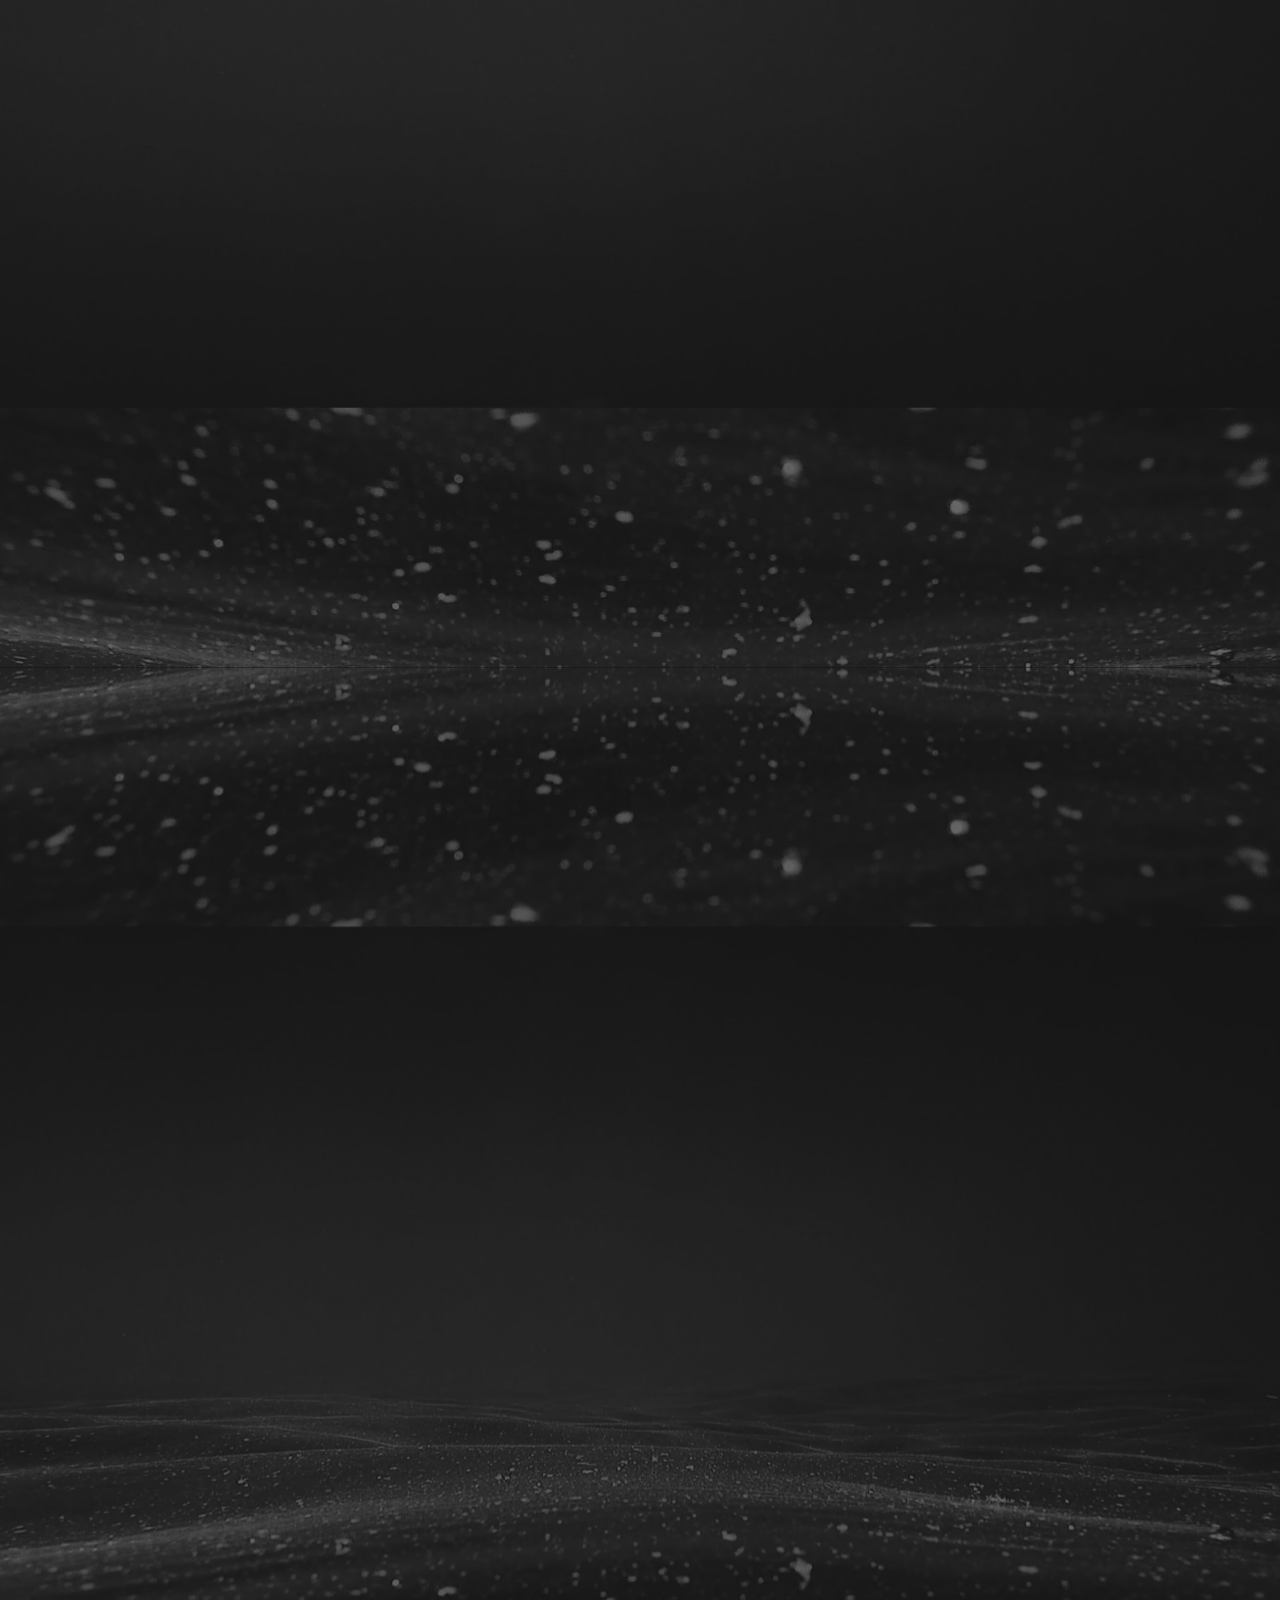
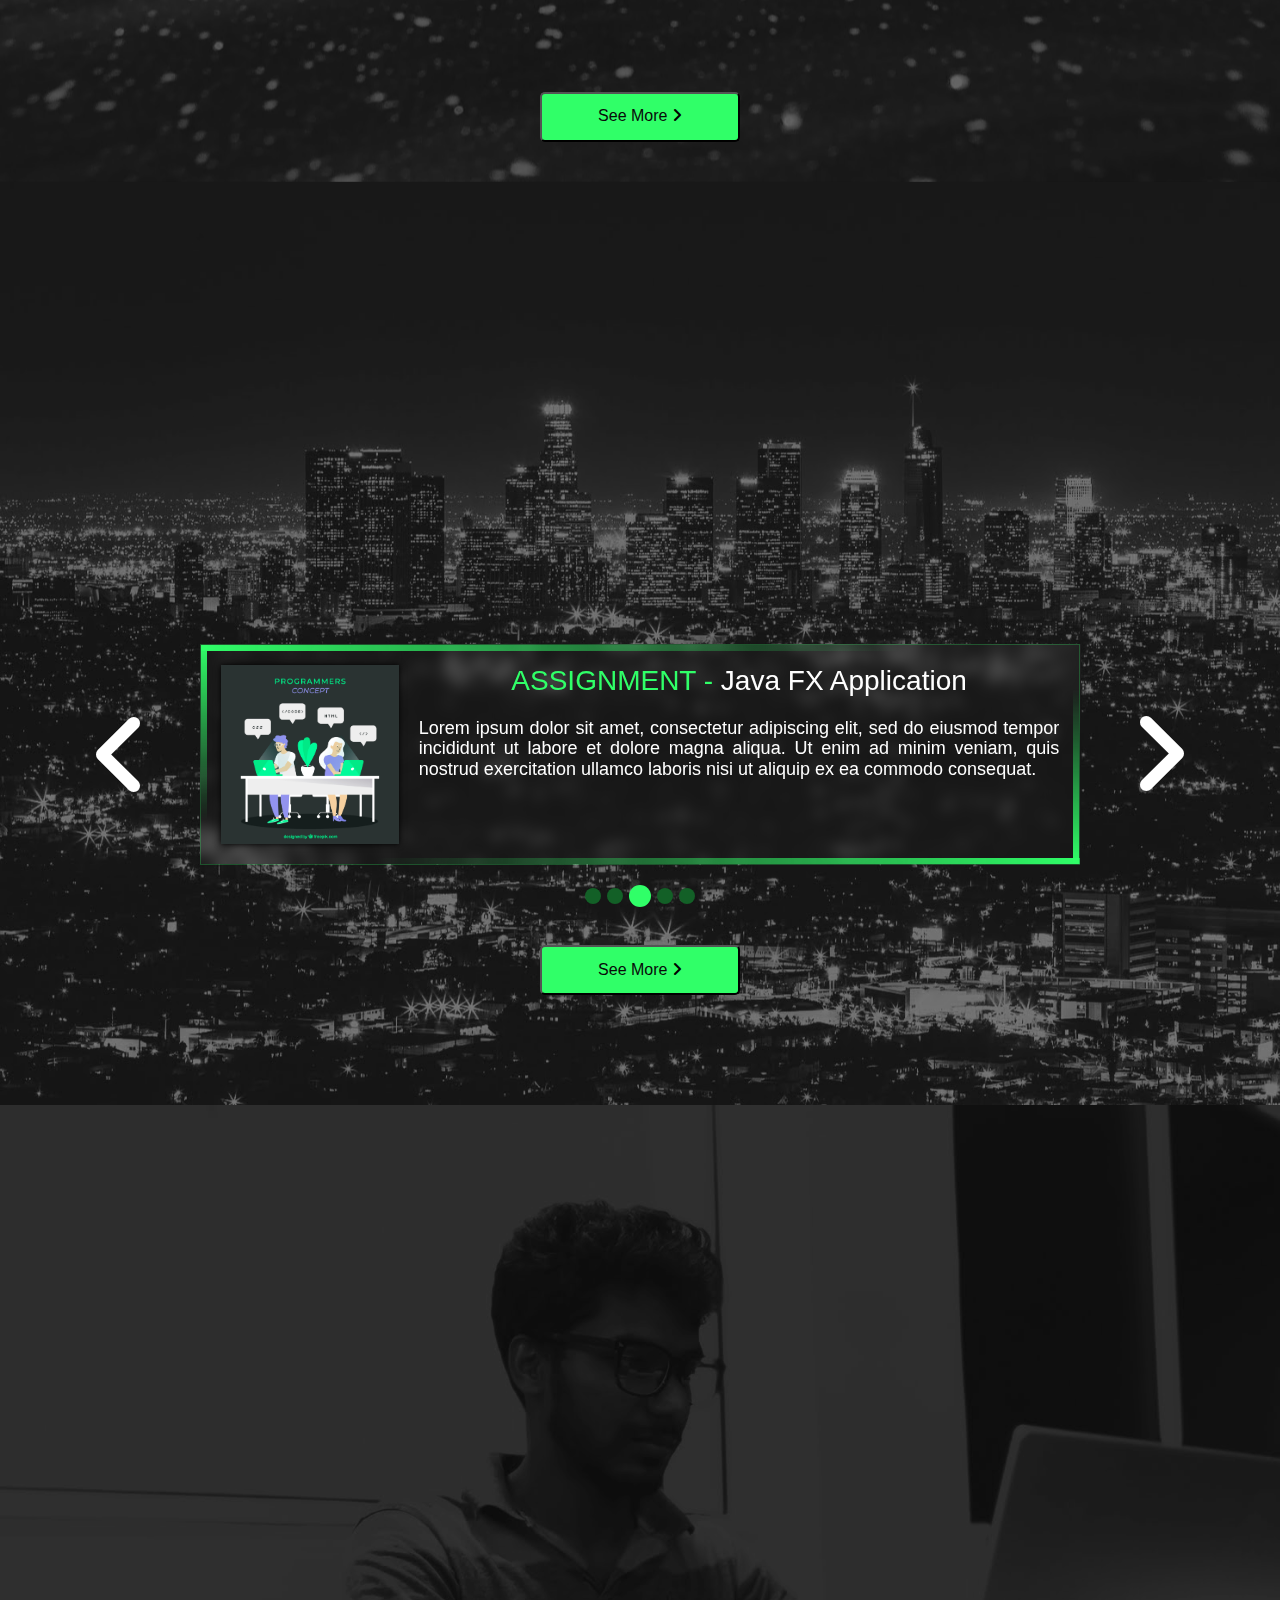
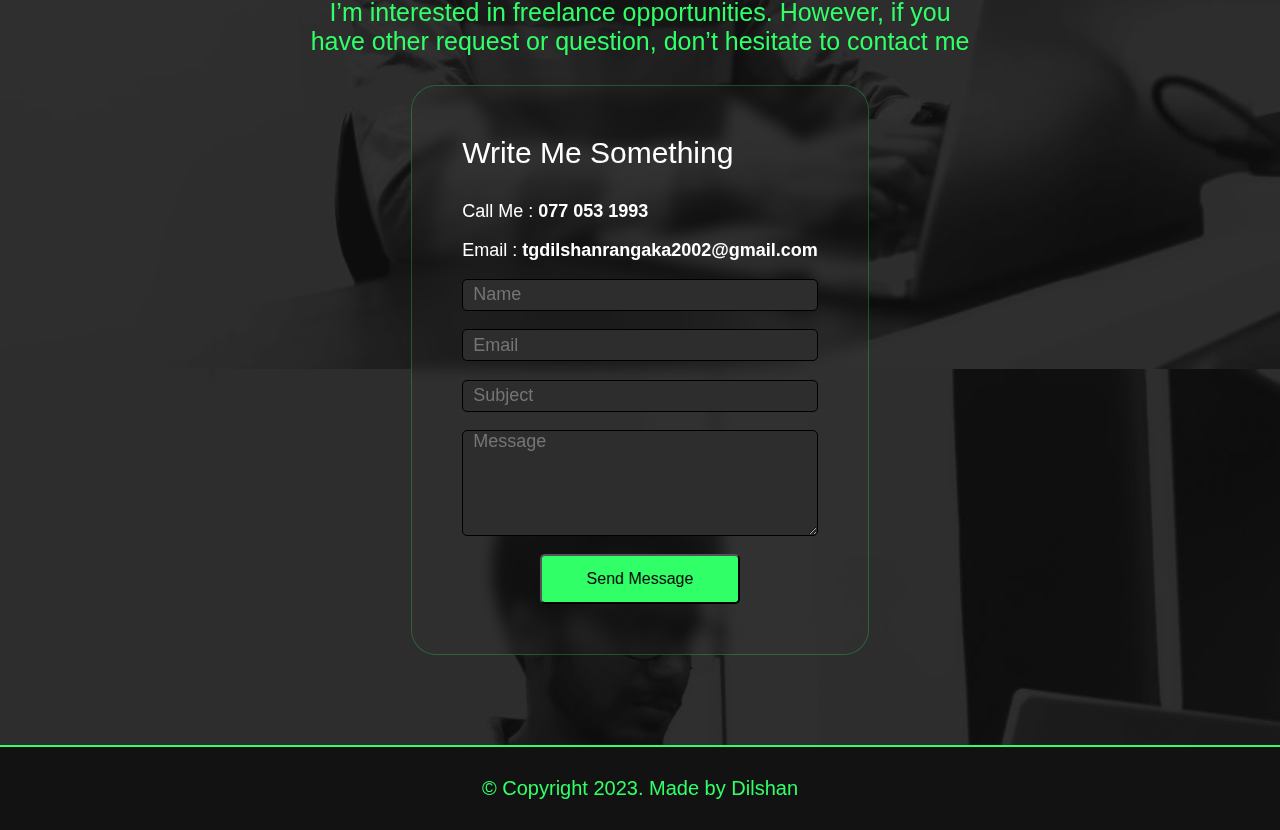
==== commit 5e3755b3: "added some animations and modified css" ====
--- a/index.html
+++ b/index.html
@@ -181,6 +181,7 @@
         </div>
         <div class="loading">
             <div class="line"></div>
+            <h6 class="loading-percentage">10%</h6>
         </div>
     </div>
     
@@ -214,12 +215,12 @@
 
 <main id="home">
     <div class="letters">
-        <div class="letter animate__animated animate__bounceInDown">S</div>
-        <div class="letter animate__animated animate__bounceInDown">H</div>
-        <div class="letter animate__animated animate__bounceInLeft">A</div>
-        <div class="letter animate__animated animate__bounceInRight">D</div>
-        <div class="letter animate__animated animate__bounceInLeft">O</div>
-        <div class="letter animate__animated animate__bounceInUp">W</div>
+        <div class="letter animate__animated">S</div>
+        <div class="letter animate__animated">H</div>
+        <div class="letter animate__animated">A</div>
+        <div class="letter animate__animated">D</div>
+        <div class="letter animate__animated">O</div>
+        <div class="letter animate__animated">W</div>
     </div>
     <div class="disort-bg"></div>
     <section>
@@ -229,11 +230,11 @@
         <h4>Full-stack Developer</h4>
         <button><i class="fa-solid fa-download"></i>Download CV</button>
     </section>
-    <div data-aos="fade-up" data-aos-duration="3000" class="hero_img_body">
-        
-    <div class="hero-circle-glow"></div>
+
+    <div data-aos="fade-up" data-aos-duration="3000" class="hero_img_body"> 
+        <div class="hero-circle-glow"></div>
         <div class="circle_line"></div>
-        <img class="hero_img animate__animated animate__bounceIn" srcset="assests/img/mine2.png 800w"
+        <img class="hero_img animate__animated" srcset="assests/img/mine2.png 800w"
             src="assests/img/mine2.png"
             alt="dilshan's photo">
     </div>
@@ -242,10 +243,10 @@
     <div class="aboutme-bg"></div>
     <div class="title">
         <span>
-            <div class="title-line"></div>
-            <h2>Know</h2>
-            <h1>About Me</h1>
-            <div class="title-line"></div>
+            <div data-aos="zoom-in-right" data-aos-delay="100" class="title-line"></div>
+            <h2 data-aos="fade-right" data-aos-delay="100">Know</h2>
+            <h1 data-aos="fade-down" data-aos-delay="300">About Me</h1>
+            <div data-aos="zoom-in-left" data-aos-delay="100" class="title-line"></div>
         </span>
     </div>
     <section class="glass_pane">
@@ -301,10 +302,10 @@
 <main id="resume">
     <div class="title">
         <span>
-            <div class="title-line"></div>
-            <h2>My</h2>
-            <h1>Resume</h1>
-            <div class="title-line"></div>
+            <div data-aos="zoom-in-right" data-aos-delay="100" class="title-line"></div>
+            <h2 data-aos="fade-right" data-aos-delay="100">My</h2>
+            <h1 data-aos="fade-down" data-aos-delay="300">Resume</h1>
+            <div data-aos="zoom-in-left" data-aos-delay="100" class="title-line"></div>
         </span>
     </div>
     <div class="resume-bg">
@@ -312,7 +313,7 @@
         <div></div>
     </div>
 
-    <section class="education glass_pane">
+    <section class="education glass_pane" data-aos="zoom-in-up" data-aos-delay="300">
         <h1>Education</h1>
 
         <div class="points-line">
@@ -321,8 +322,8 @@
             <div class="edu-point">
                 <div class="point"></div>
                 <div class="edu-des">
-                    <h1>2012</h1>
-                    <p>Award for grade 5 scholars. Bandaragama Central College.
+                    <h1 data-aos="fade-down-left" data-aos-delay="150">2012</h1>
+                    <p data-aos="zoom-in" data-aos-delay="300">Award for grade 5 scholars. Bandaragama Central College.
                     </p>
                 </div>
             </div>
@@ -330,24 +331,24 @@
             <div class="edu-point">
                 <div class="point"></div>
                 <div class="edu-des">
-                    <h1>2018</h1>
-                    <p>Award for GCE O/L’s. Bandaragama Central College.</p>
+                    <h1 data-aos="fade-down-right" data-aos-delay="150">2018</h1>
+                    <p data-aos="zoom-in" data-aos-delay="300">Award for GCE O/L’s. Bandaragama Central College.</p>
                 </div>
             </div>
             
             <div class="edu-point">
                 <div class="point"></div>
                 <div class="edu-des">
-                    <h1>2019</h1>
-                    <p>Completed CERTIFICATE OF COMPUTER APPLICATIONS in Adobe Photoshop and Adobe Flash from NIE’s Computer Department.</p>
+                    <h1 data-aos="fade-down-left" data-aos-delay="150">2019</h1>
+                    <p data-aos="zoom-in" data-aos-delay="300">Completed CERTIFICATE OF COMPUTER APPLICATIONS in Adobe Photoshop and Adobe Flash from NIE’s Computer Department.</p>
                 </div>
             </div>
             
             <div class="edu-point">
                 <div class="point"></div>
                 <div class="edu-des">
-                    <h1>2021</h1>
-                    <p>Award for GCE A/L’s. Wavita Maithri Maha Vidyalaya</p>
+                    <h1 data-aos="fade-down-right" data-aos-delay="150">2021</h1>
+                    <p data-aos="zoom-in" data-aos-delay="300">Award for GCE A/L’s. Wavita Maithri Maha Vidyalaya</p>
                 </div>
             </div>
             
@@ -355,8 +356,8 @@
                 <div class="point"></div>
                 <i class="fa-solid fa-sort-down"></i>
                 <div class="edu-des">
-                    <h1>NOW</h1>
-                    <p>Currently learning GDSE program at Institute Of Java Software Engineering(IJSE). Pandura.</p>
+                    <h1 data-aos="fade-down-left" data-aos-delay="150">NOW</h1>
+                    <p data-aos="zoom-in" data-aos-delay="300">Currently learning GDSE program at Institute Of Java Software Engineering(IJSE). Pandura.</p>
                 </div>
             </div>
 
@@ -395,10 +396,10 @@
     <div class="service-bg"></div>
     <div class="title">
         <span>
-            <div class="title-line"></div>
-            <h2>Area of</h2>
-            <h1>My Services</h1>
-            <div class="title-line"></div>
+            <div data-aos="zoom-in-right" data-aos-delay="100" class="title-line"></div>
+            <h2 data-aos="fade-right" data-aos-delay="100">Area of</h2>
+            <h1 data-aos="fade-down" data-aos-delay="300">My Services</h1>
+            <div data-aos="zoom-in-left" data-aos-delay="100" class="title-line"></div>
         </span>
     </div>
 
@@ -434,7 +435,7 @@
 
     <section class="services">
         
-        <div class="service-card">
+        <div class="service-card" data-aos="zoom-in-right" data-aos-delay="100">
             <div class="card-bg">
                 <div class="glass_pane">
                 </div>
@@ -445,7 +446,7 @@
             <p>Lorem ipsum dolor sit amet consectetur adipisicing elit. Sint placeat pariatur, rem consequatur ut recusandae.</p>
         </div>
 
-        <div class="service-card">
+        <div class="service-card" data-aos="zoom-in" data-aos-delay="100">
             <div class="card-bg">
                 <div class="glass_pane">
                 </div>
@@ -456,7 +457,7 @@
             <p>Lorem ipsum dolor sit amet consectetur adipisicing elit. Sint placeat pariatur, rem consequatur ut recusandae.</p>
         </div>
 
-        <div class="service-card">
+        <div class="service-card" data-aos="zoom-in-left" data-aos-delay="100">
             <div class="card-bg">
                 <div class="glass_pane">
                 </div>
@@ -475,10 +476,10 @@
 <main id="projects">
     <div class="title">
         <span>
-            <div class="title-line"></div>
-            <h2>Completed</h2>
-            <h1>Projects</h1>
-            <div class="title-line"></div>
+            <div data-aos="zoom-in-right" data-aos-delay="100" class="title-line"></div>
+            <h2 data-aos="fade-right" data-aos-delay="100">Completed</h2>
+            <h1 data-aos="fade-down" data-aos-delay="300">Projects</h1>
+            <div data-aos="zoom-in-left" data-aos-delay="100" class="title-line"></div>
         </span>
     </div>
 
@@ -592,10 +593,10 @@
 <main id="assignments">
     <div class="title">
         <span>
-            <div class="title-line"></div>
-            <h2>Done & Dusted</h2>
-            <h1>Assignments</h1>
-            <div class="title-line"></div>
+            <div data-aos="zoom-in-right" data-aos-delay="100" class="title-line"></div>
+            <h2 data-aos="fade-right" data-aos-delay="100">Done & Dusted</h2>
+            <h1 data-aos="fade-down" data-aos-delay="300">Assignments</h1>
+            <div data-aos="zoom-in-left" data-aos-delay="100" class="title-line"></div>
         </span>
     </div>
 
@@ -642,10 +643,10 @@
 <main id="contactme">
     <div class="title">
         <span>
-            <div class="title-line"></div>
-            <h2>To</h2>
-            <h1>Contact Me</h1>
-            <div class="title-line"></div>
+            <div data-aos="zoom-in-right" data-aos-delay="100" class="title-line"></div>
+            <h2 data-aos="fade-right" data-aos-delay="100">To</h2>
+            <h1 data-aos="fade-down" data-aos-delay="300">Contact Me</h1>
+            <div data-aos="zoom-in-left" data-aos-delay="100" class="title-line"></div>
         </span>
     </div>
 
@@ -690,22 +691,48 @@
         AOS.init();
     </script>
     <script>
-        window.onload = () => {
-            console.log("Loader via window.onload ()")
+    const closePreloader = () => {
+        $(".preloader").eq(0).css("top", "-100vh");
+
+        let letterAniDur = .8;
+        let heroSectionAniDur = 1;
+
+        $(".letter").css("animation", `heartBeat ${letterAniDur}s linear`);
+        // $(".letters>div").eq(1).css("animation", `heartBeat ${letterAniDur}s linear`);
+        // $(".letters>div").eq(2).css("animation", `heartBeat ${letterAniDur}s linear`);
+        // $(".letters>div").eq(3).css("animation", `heartBeat ${letterAniDur}s linear`);
+        // $(".letters>div").eq(4).css("animation", `heartBeat ${letterAniDur}s linear`);
+        // $(".letters>div").eq(5).css("animation", `heartBeat ${letterAniDur}s linear`);
+
+        $(".hello").css("animation", `flipInY ${heroSectionAniDur}s linear`);
+        $(".square").css("animation", `bounceInLeft ${heroSectionAniDur}s linear`);
+        $(".line").css("animation", `bounceInLeft ${heroSectionAniDur}s linear .2s`);
+        $(".i-am").css("animation", `bounceInLeft ${heroSectionAniDur}s linear .2s`);
+        $("#home>section>h4").css("animation", `bounceInLeft ${heroSectionAniDur}s linear .4s`);
+        $("#home>section>button").css("animation", `bounceInLeft ${heroSectionAniDur}s linear .4s`);
+
+        $(".hero_img").css("animation", `bounceInUp 1s linear`);
+        $(".hero_img_body").css("animation", `bounceIn 1s linear`);
+    }
+        
+    function updateProgress() {
+        var percentage = (document.readyState === 'complete') ? 100 : (performance.now() / 1000);
+        console.log(percentage + "%");
+        $(".loading>.line").eq(0).css("width", `${percentage}%`);
+    
+        if (percentage < 100) {
+            requestAnimationFrame(updateProgress);
+        }else if(percentage == 100){
+            setTimeout(closePreloader, 2400);
         }
-
-        window.addEventListener('DOMContentLoaded', () => {
-            console.log("Loaded via window.addEventListener()");
-            setTimeout(closePreloader, 2000)
-        })
-
-        //jQuerry preloader
-        $(window).ready(() => {
-            console.log("Loaded via jQuerry window.ready()");
-        })
-        const closePreloader = () => {
-            $(".preloader").eq(0).css("top", "-100vh");
-        }
+    }
+    
+    window.addEventListener('load', function() {
+        updateProgress();
+    });
+    
+    document.addEventListener('readystatechange', updateProgress);
+
     </script>
 </body>
 </html>--- a/assests/styles/home_page_style.css
+++ b/assests/styles/home_page_style.css
@@ -147,7 +147,7 @@
 }
 /* \\\\\\\\\\\\\\\\\\\\\\\\\\ preloader \\\\\\\\\\\\\\\\\\\\\\ */
 .preloader {
-    display: none;
+    display: flex;
     justify-content: center;
     align-items: center;
     width: 100vw;
@@ -214,28 +214,29 @@
 .loading {
     position: relative;
     margin-top: 30px;
-    overflow: hidden;
     height: 8px;
     border-radius: 20px;
     border: 1px solid #30FF68;
 }
 
 .loading> .line {
-    width: 200%;
-    height: 8px;
+    width: 0%;
+    height: 100%;
     background: #30FF68;
     position: absolute;
-    left: -200%;
-
-    animation: load_line calc(var(--loading-duration) * 2) linear;
+
+    /* animation: load_line calc(var(--loading-duration) + .2s) linear; */
+}
+.loading-percentage {
+    position: relative;
 }
 
 @keyframes load_line {
     0% {
-        left: -200%;
+        width: 0%;
     }
     100% {
-        left: 0%;
+        width: 100%;
     }
 }
 
@@ -494,11 +495,12 @@
     height: 100%;
     position: absolute;
     background-image: url("/assests/img/disort_effect.jpg");
-    background-size: cover;
+    background-size: 103vw;
     background-position: center;
     top: 0;
     right: 0;
     mix-blend-mode: color-dodge;
+    animation: float 5s ease-in-out infinite;
 }
 
 #home>section {
@@ -710,7 +712,7 @@
     width: 100%;
     height: 100%;
     background-image: url('/assests/img/aboutme_bg.jpg');
-    background-size: cover;
+    background-size: 110vw;
     background-position: center;
 }
 
@@ -756,6 +758,7 @@
     font-family: 'Instrument Sans', sans-serif;
     font-size: 18px;
     margin-left: 7px;
+    color: black;
 }
 
 .insta-profile {
@@ -1202,7 +1205,7 @@
     background: conic-gradient(
       from 0deg,
       rgb(255, 255, 255),
-      rgba(255, 255, 255, 0.034),
+      rgba(255, 255, 255, 0.02),
       rgba(0, 0, 0, 0)
     );
     -webkit-mask: var(--orbit-mask);
@@ -1243,10 +1246,10 @@
     background-color: black;
     border-radius: 50%;
     transform: rotateX(90deg) translateY(0px);
-    animation: floatt 10s ease-in-out infinite;
-}
-
-@keyframes floatt {
+    animation: float-blackhole 10s ease-in-out infinite;
+}
+
+@keyframes float-blackhole {
     0%, 100% {
         transform:  rotateX(90deg)  translateY(-10px);
       }
@@ -1683,11 +1686,11 @@
 
 @keyframes float {
     0%, 100% {
-        transform: translateY(0);
+        transform: translateY(5px);
     }
 
     50% {
-        transform: translateY(-10px);
+        transform: translateY(-5px);
     }
 }
 
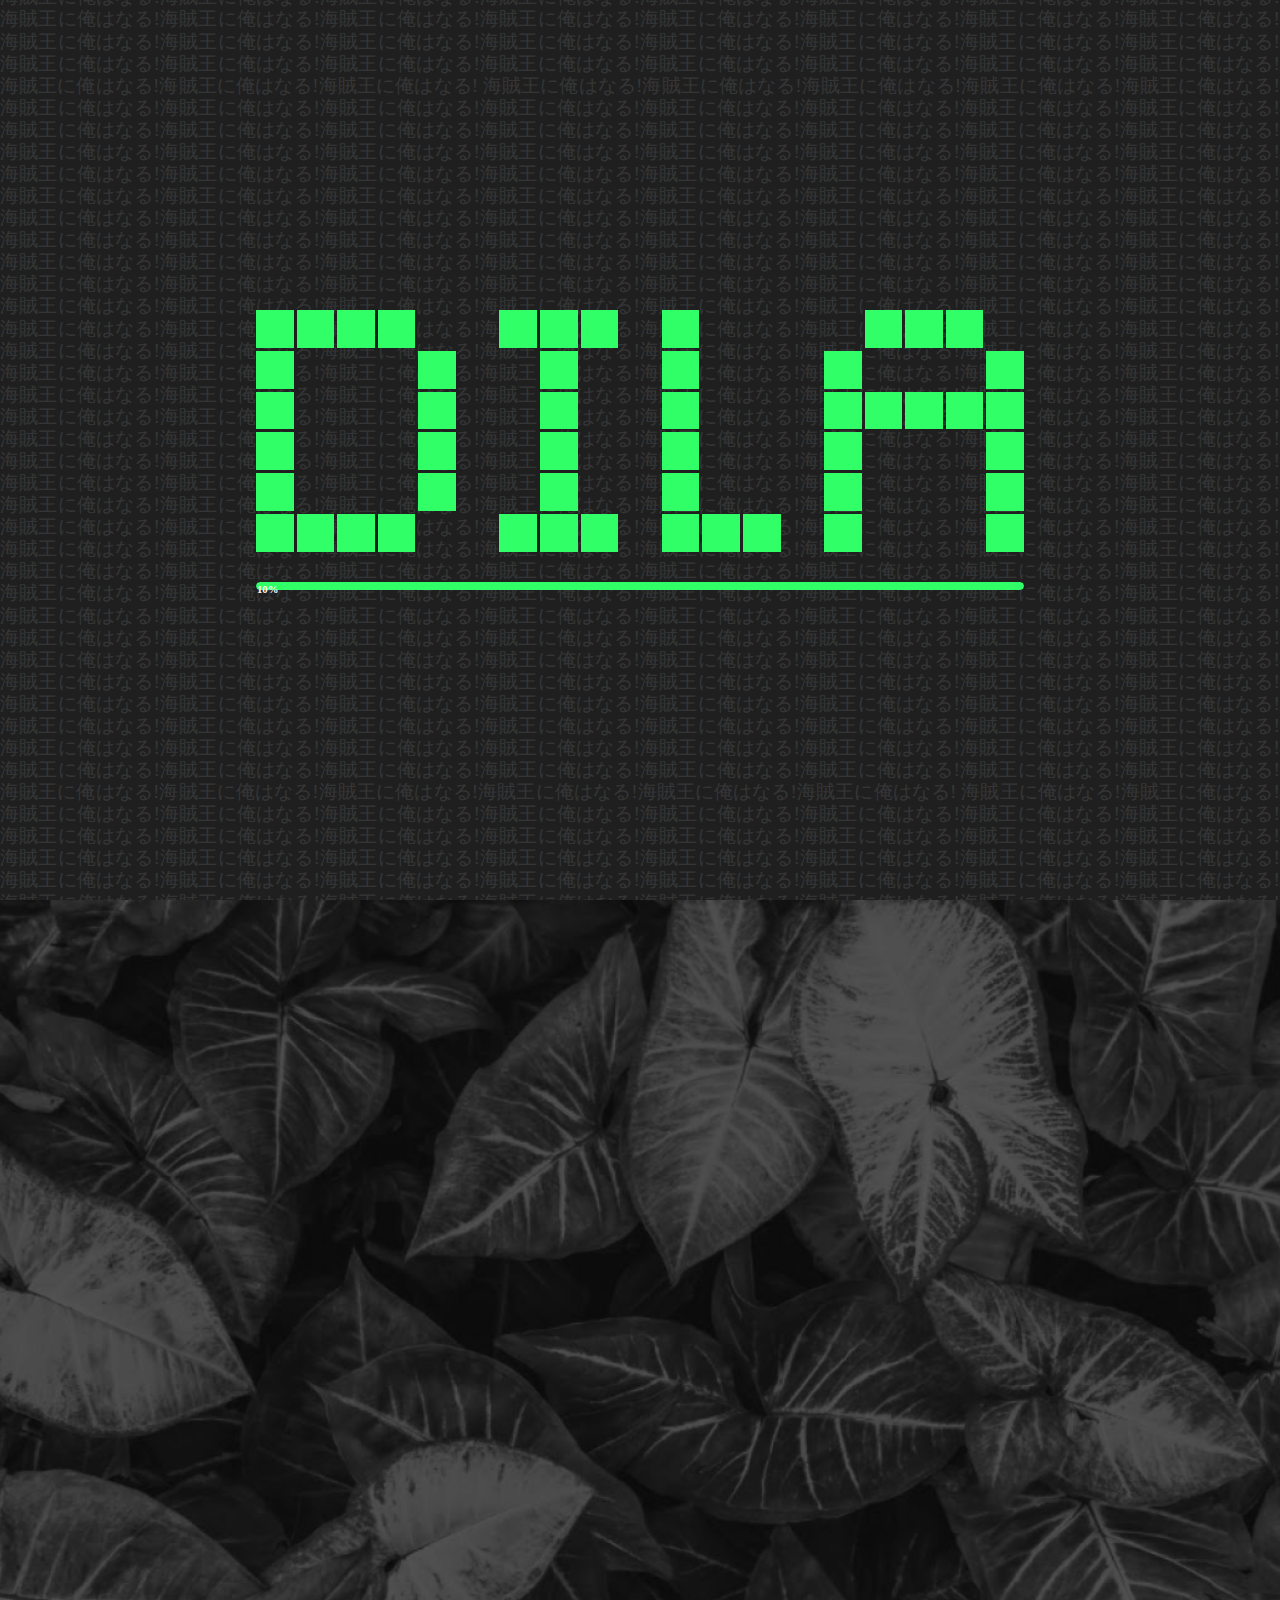
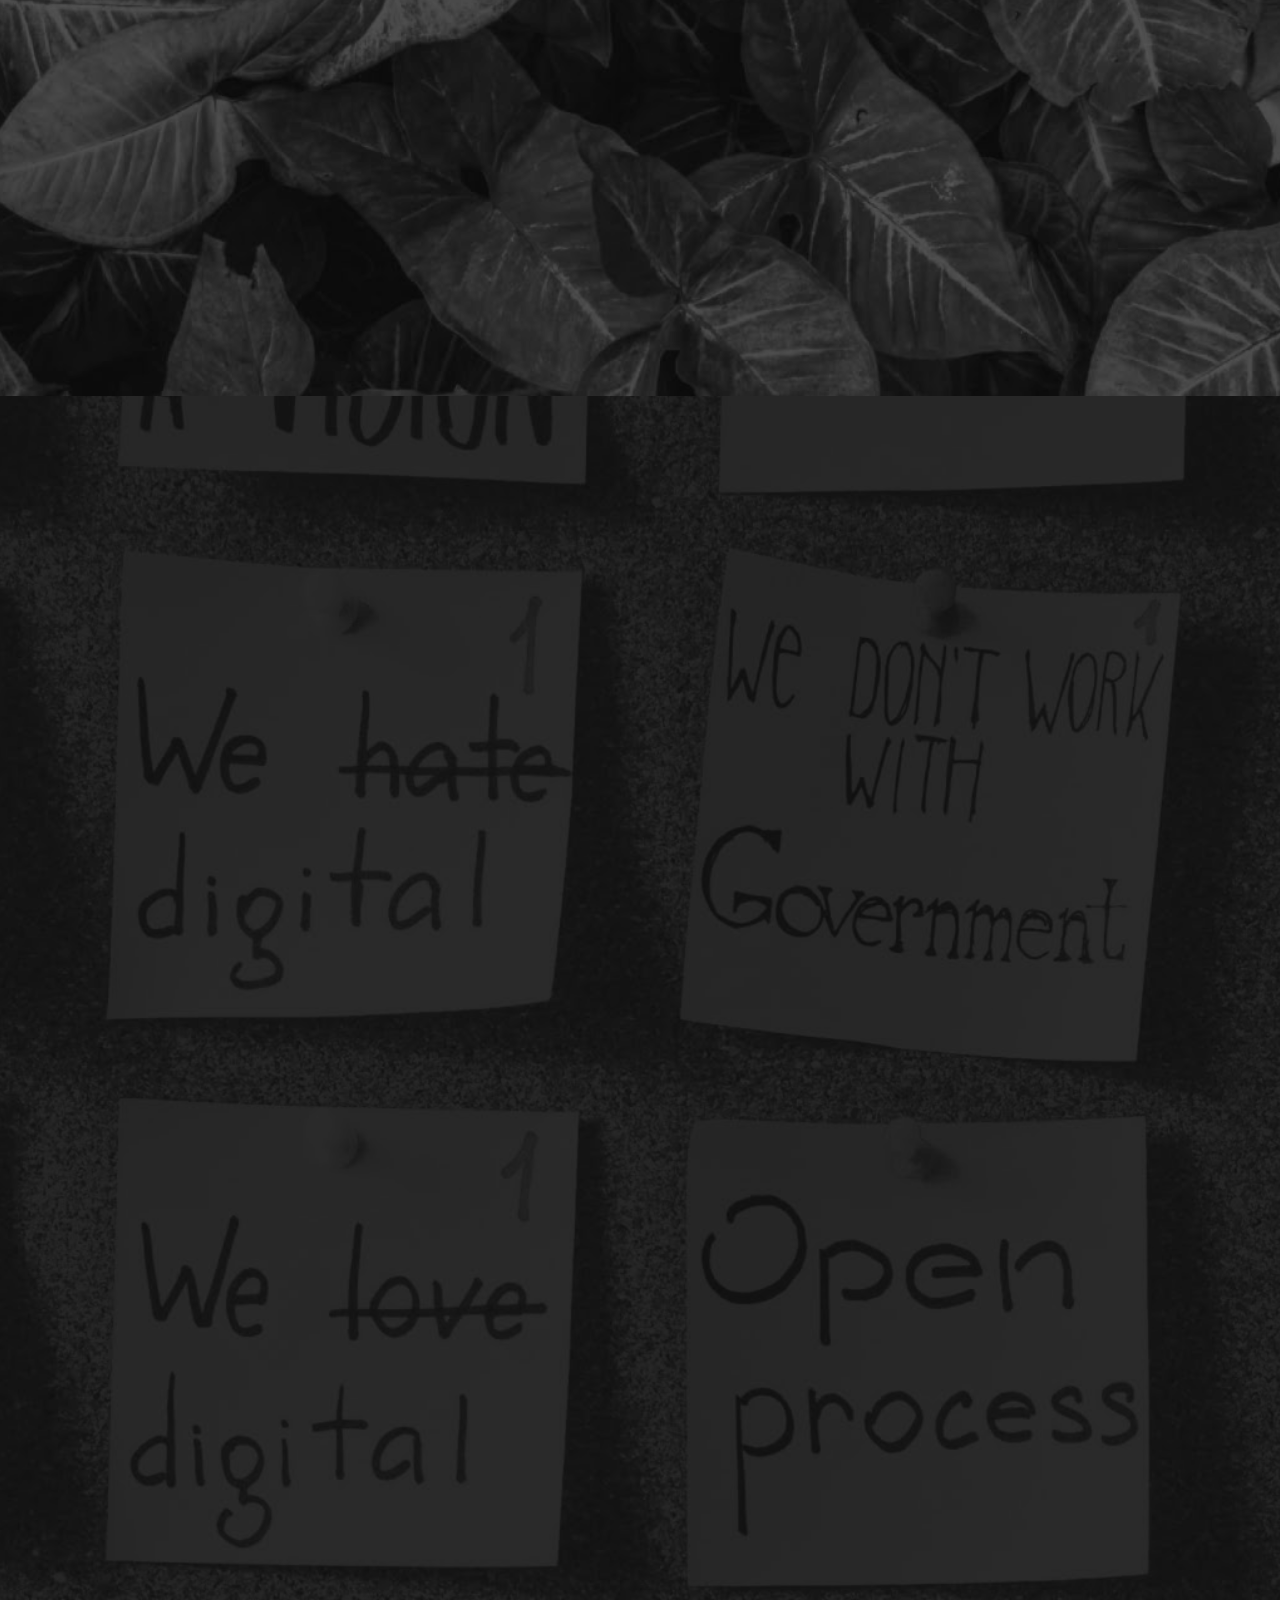
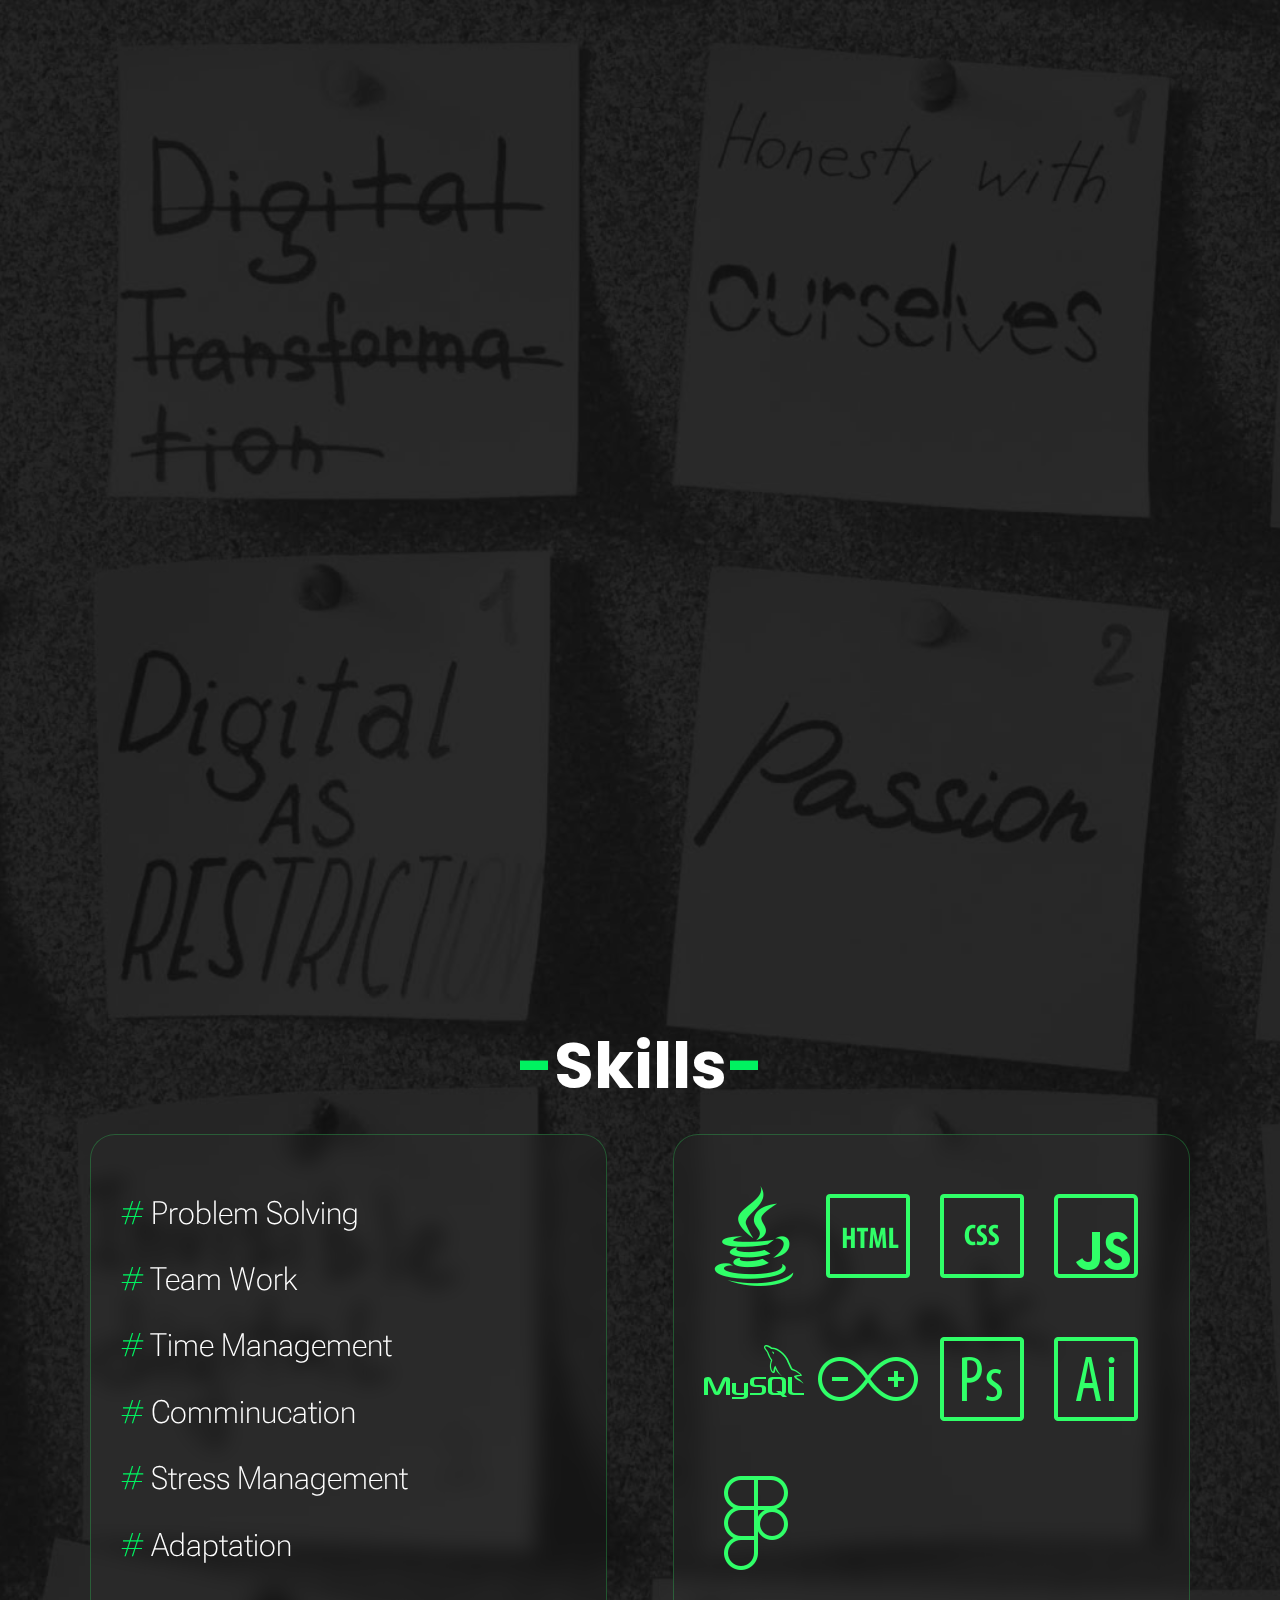
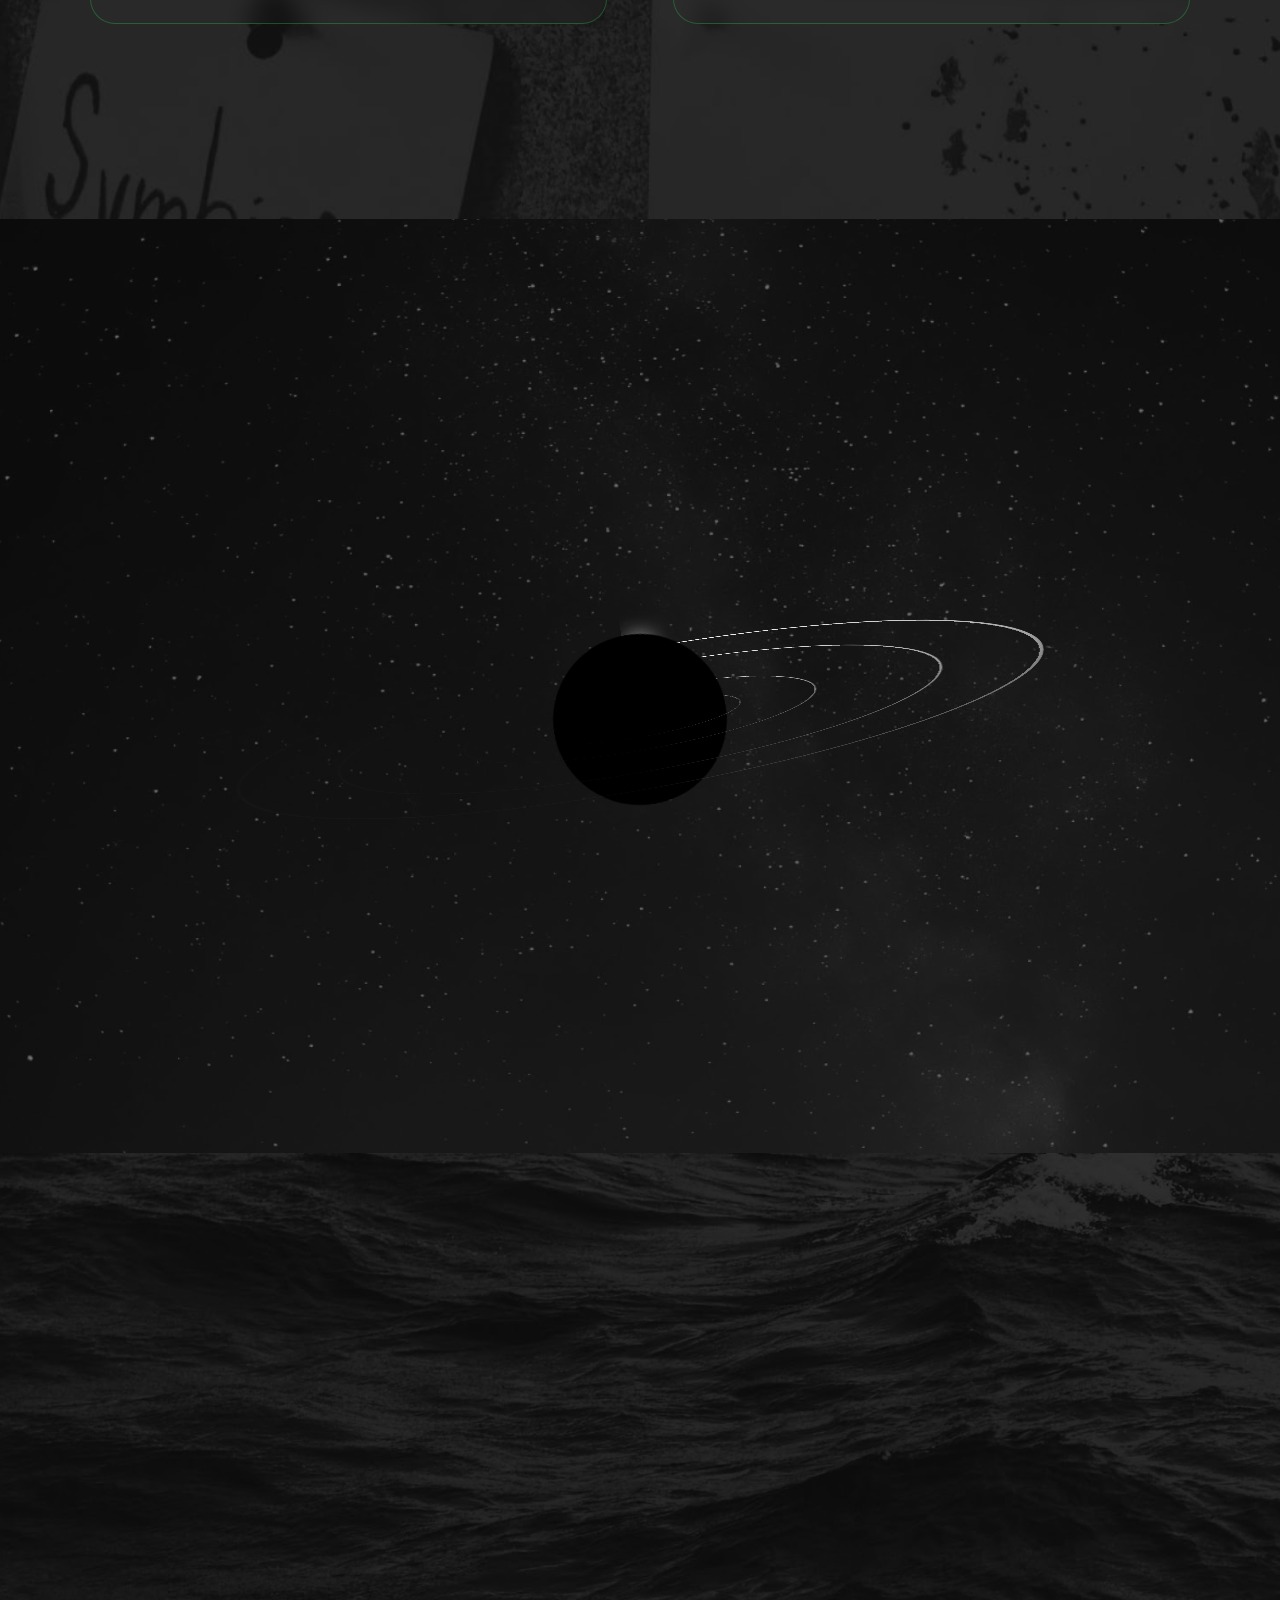
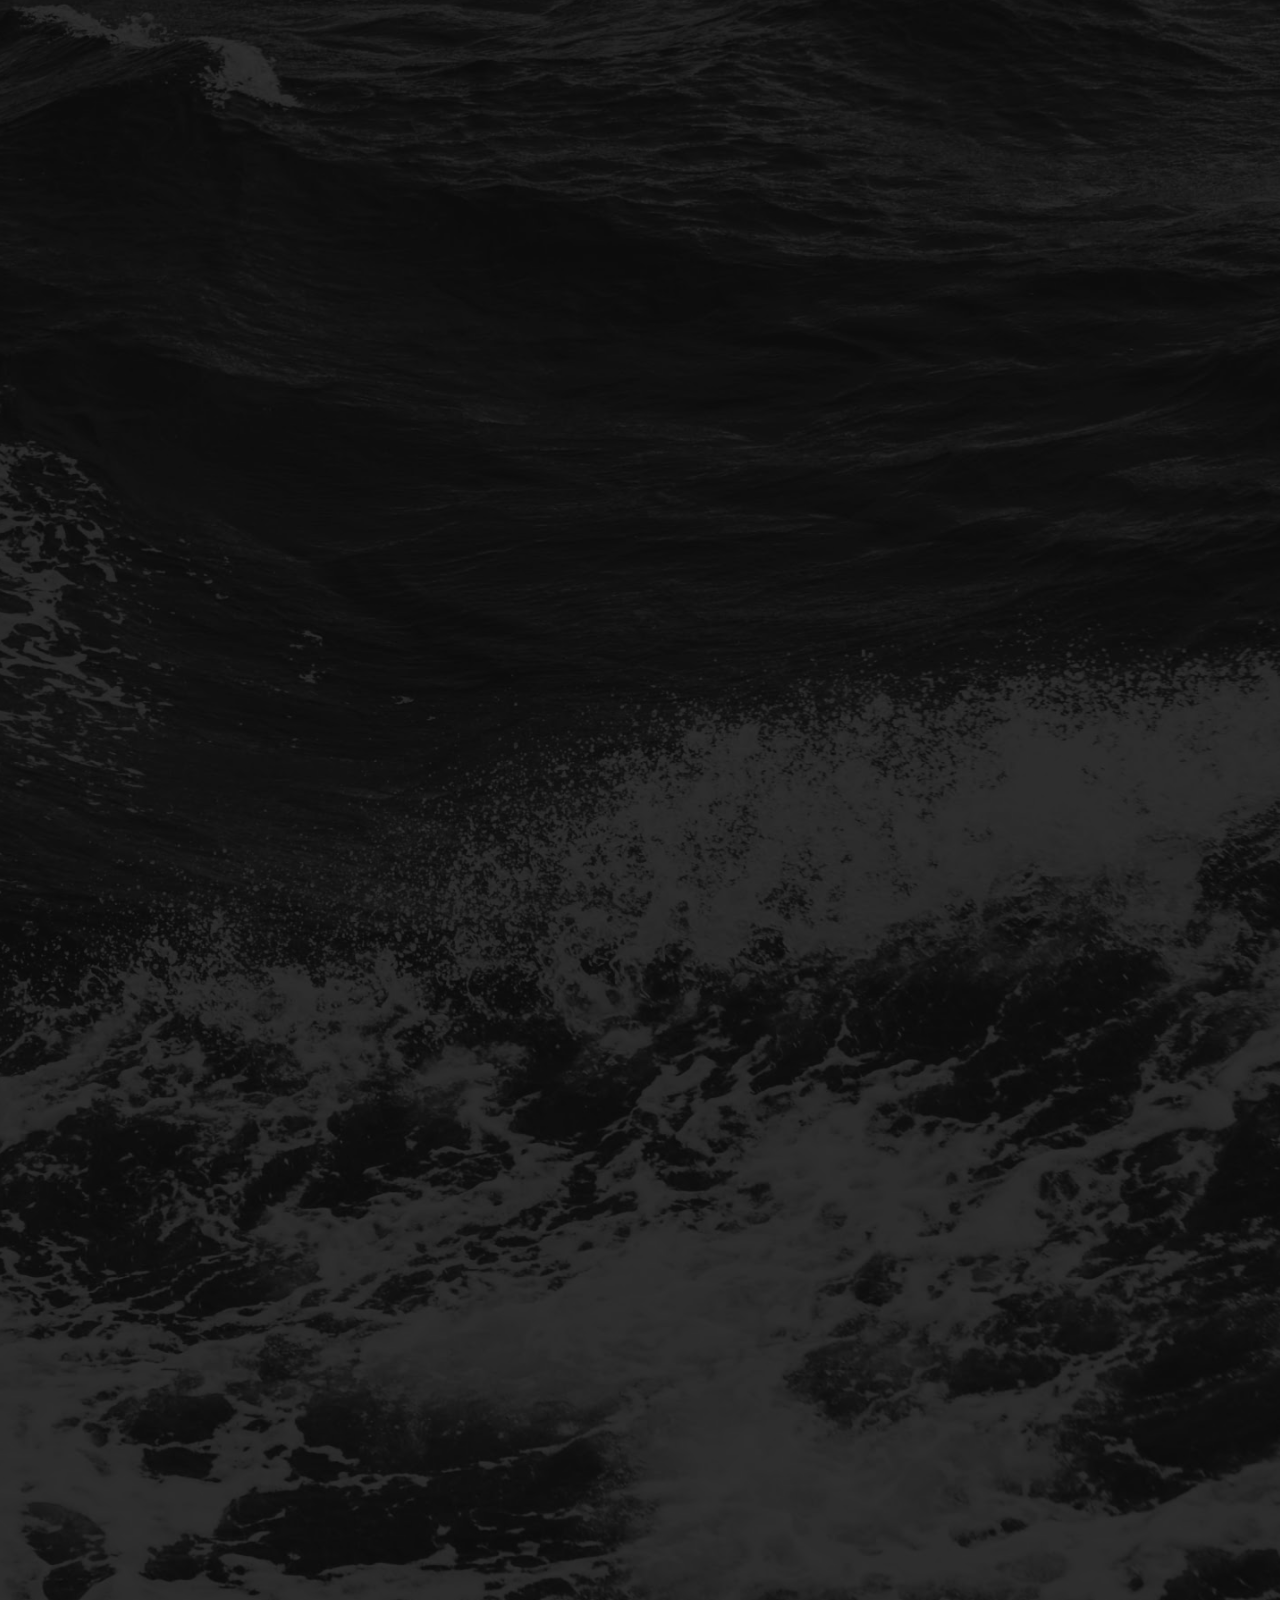
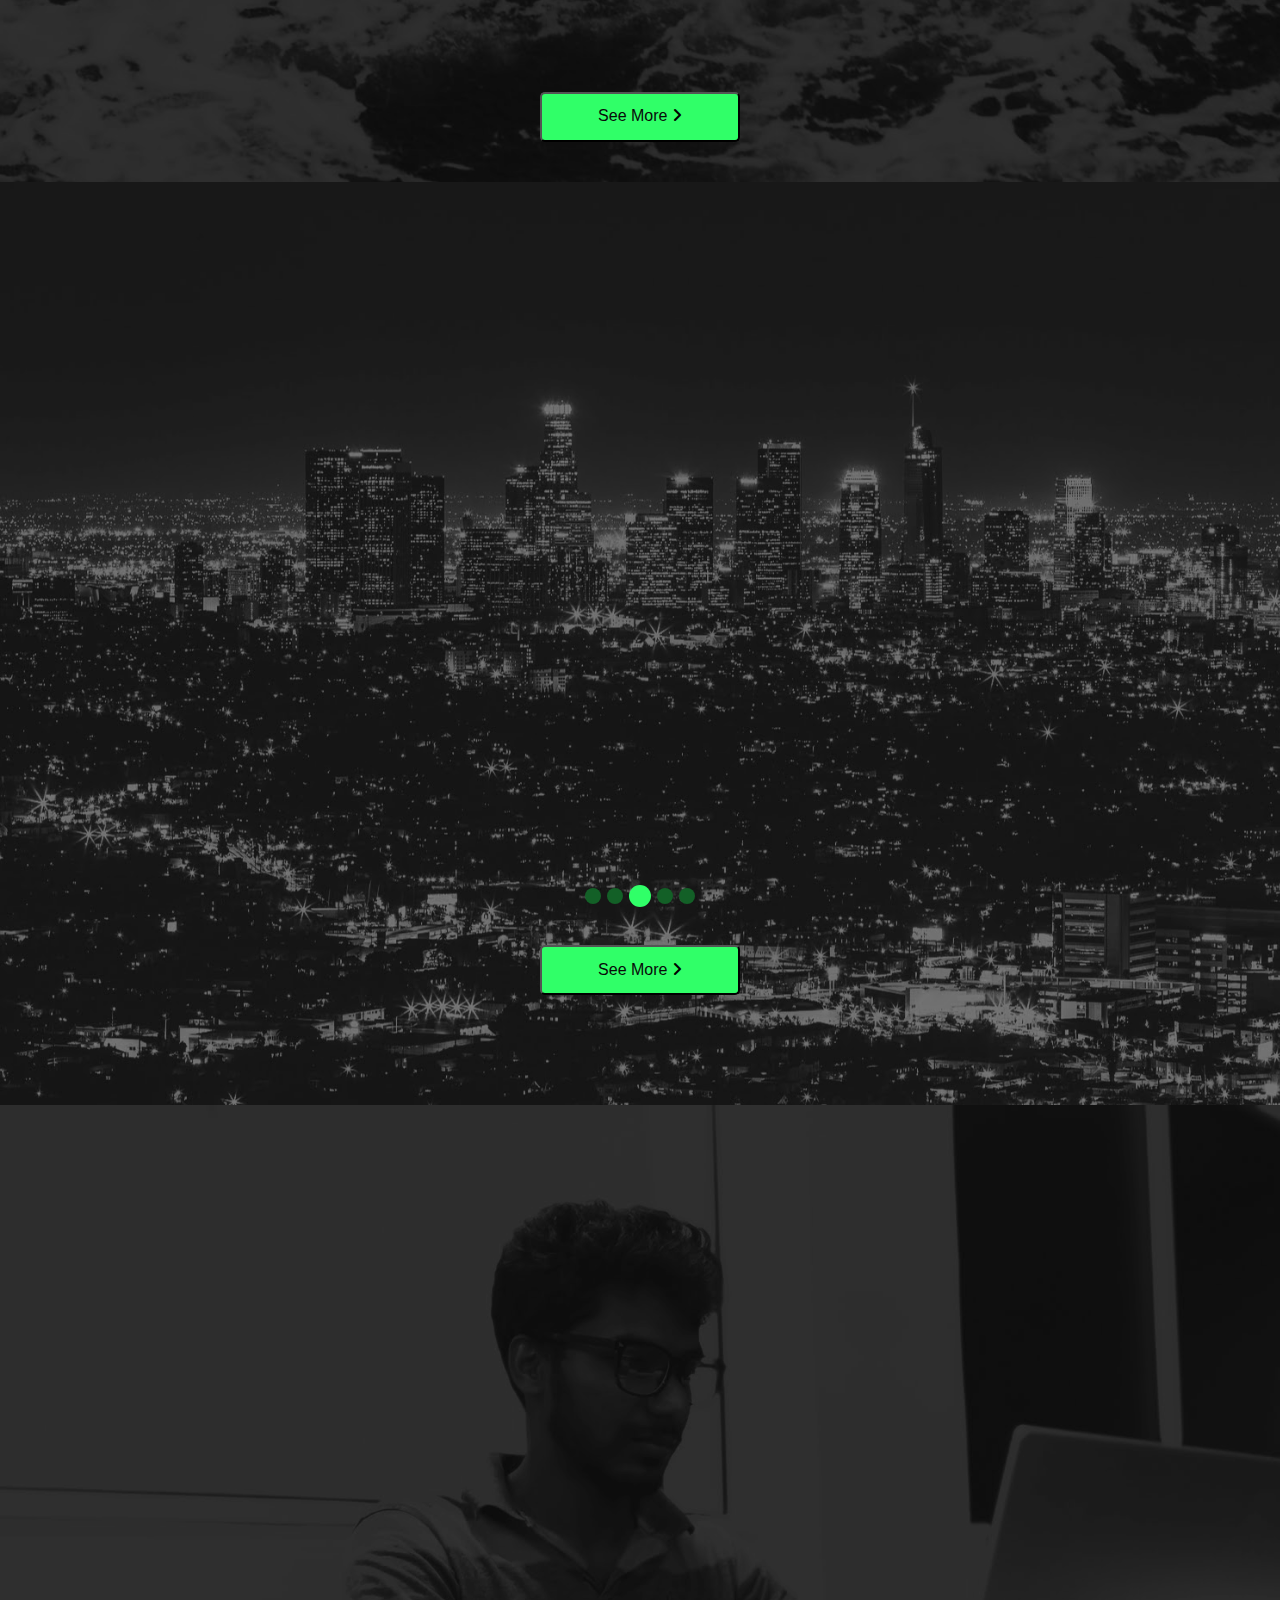
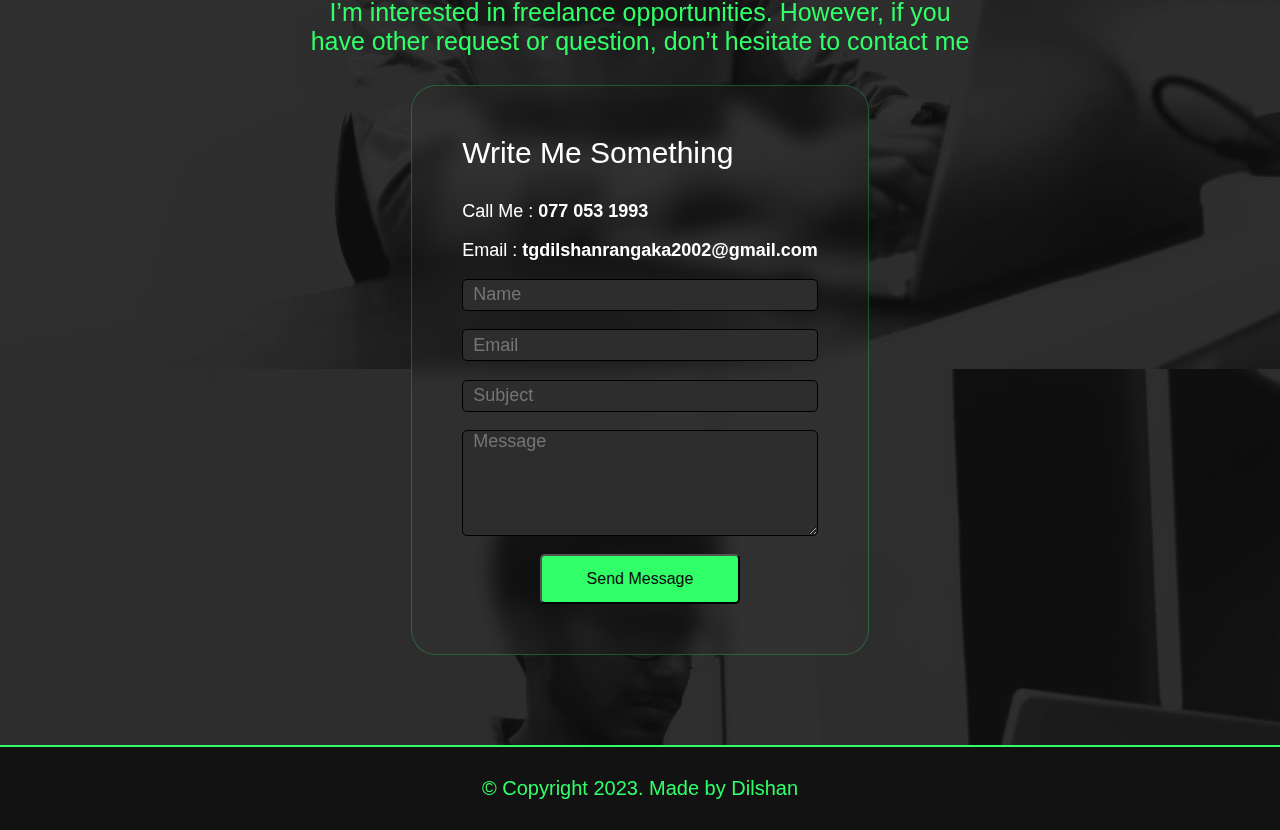
==== commit 987738ae: "backgrounds changed" ====
--- a/index.html
+++ b/index.html
@@ -192,6 +192,7 @@
         <a href="#home"><button>Home</button></a>
         <a href="#aboutme"><button>About Me</button></a>
         <a href="#resume"><button>Resume</button></a>
+        <a href="#myservices"><button>Services</button></a>
         <a href="#projects"><button>Projects</button></a>
         <a href="#assignments"><button>Assignments</button></a>
         <a href="#contactme"><button>Contact Me</button></a>
@@ -239,6 +240,7 @@
             alt="dilshan's photo">
     </div>
 </main>
+
 <main id="aboutme">
     <div class="aboutme-bg"></div>
     <div class="title">
@@ -249,7 +251,7 @@
             <div data-aos="zoom-in-left" data-aos-delay="100" class="title-line"></div>
         </span>
     </div>
-    <section class="glass_pane">
+    <section class="glass_pane" data-aos="zoom-in-up" data-aos-delay="300">
 
         <div class="insta-template">
             <div class="upper-items">
@@ -309,8 +311,6 @@
         </span>
     </div>
     <div class="resume-bg">
-        <div></div>
-        <div></div>
     </div>
 
     <section class="education glass_pane" data-aos="zoom-in-up" data-aos-delay="300">
@@ -603,8 +603,8 @@
     <div class="assignment-bg"></div>
 
     <section class="assignments">
-        <a href=""><i class="fa-solid fa-angle-right fa-rotate-180"></i></a>
-        <div class="assignment_card glass_pane">
+        <a href="" data-aos="fade-left" data-aos-delay="300"><i class="fa-solid fa-angle-right fa-rotate-180"></i></a>
+        <div class="assignment_card glass_pane" data-aos="zoom-in-up" data-aos-delay="300">
             <div class="assignment_img"></div>
             <div class="assignment_desc">
                 <h3>Java FX Application</h3>
@@ -627,7 +627,7 @@
                 transform: rotate(180deg);"
             ></div>
         </div>
-        <a href=""><i class="fa-solid fa-angle-right"></i></a>
+        <a href="" data-aos="fade-right" data-aos-delay="300"><i class="fa-solid fa-angle-right"></i></a>
     </section>
     
     <span>
--- a/assests/styles/home_page_style.css
+++ b/assests/styles/home_page_style.css
@@ -486,8 +486,6 @@
     background-position: center;
     position: relative;
     overflow: hidden;
-
-    border-bottom: 3px solid #080A08;
 }
 
 .disort-bg{
@@ -711,9 +709,10 @@
     left: 0;
     width: 100%;
     height: 100%;
-    background-image: url('/assests/img/aboutme_bg.jpg');
-    background-size: 110vw;
+    background-image: url('/assests/img/aboutme_bg2.jpg');
+    background-size: cover;
     background-position: center;
+    filter: opacity(50%);
 }
 
 #aboutme>section {
@@ -898,34 +897,16 @@
     --resume-point-width: 30px;
 }
 
-#resume {
-    /* height: 100vh; */
-}
-
 .resume-bg {
     position: absolute;
     top: 0;
     left: 0;
     width: 100%;
     height: 100%;
-}
-.resume-bg div {
-    left: 0;
-    width: 100%;
-    height: 50%;
-    /* aspect-ratio: 16/9; */
-    background-size: 100vw;
-    background-position: top;
     filter: opacity(40%);
-}
-.resume-bg div:first-child {
-    top: 0;
-    background-image: url('/assests/img/resume_bg.jpg');
-}
-.resume-bg div:last-child {
-    bottom: 0;
-    background-image: url('/assests/img/resume_bg.jpg');
-    transform: rotate(180deg);
+    background-size: cover;
+    background-position: center;
+    background-image: url('/assests/img/resume_bg2.jpg');
 }
 
 .education {
@@ -1011,7 +992,7 @@
 .edu-des p {
     font-size: 32px;
     font-family: 'Poppins', sans-serif;
-    font-weight: 100;
+    font-weight: 200;
 }
 
 .edu-point:last-child .point {
@@ -1273,24 +1254,10 @@
     left: 0;
     width: 100%;
     height: 100%;
-}
-
-.project-bg div {
-    left: 0;
-    width: 100%;
-    height: 50%;
-    background-size: 100vw;
+    background-size: cover;
     background-position: top;
     filter: opacity(40%);
-}
-.project-bg div:first-child {
-    top: 0;
-    background-image: url('/assests/img/project_bg.jpg');
-}
-.project-bg div:last-child {
-    bottom: 0;
-    background-image: url('/assests/img/project_bg.jpg');
-    transform: rotate(180deg) rotateY(180deg);
+    background-image: url('/assests/img/project_bg2.jpg');
 }
 
 .project_section {
@@ -1660,8 +1627,8 @@
 
 /* \\\\\\\\\\\\\\\\\\\\\\\\\\\\\\\\\\\\\\\\\\\\\\\\\\\\\\\\ footer ////////////////////////////////// */
 
-footer>hr {
-    border: 1px solid #30FF68;
+hr {
+    border: 1px solid #30ff67;
 }
 
 footer>p {
@@ -1679,7 +1646,7 @@
     --glass-color: rgba(255, 255, 255, 0.01);
 
     background: linear-gradient(to right, var(--glass-color), var(--glass-color) );
-    backdrop-filter: blur(7px);
+    backdrop-filter: blur(10px);
     -webkit-backdrop-filter: blur(7px);
     border: 1px solid rgba(48, 255, 104, .25);
 }
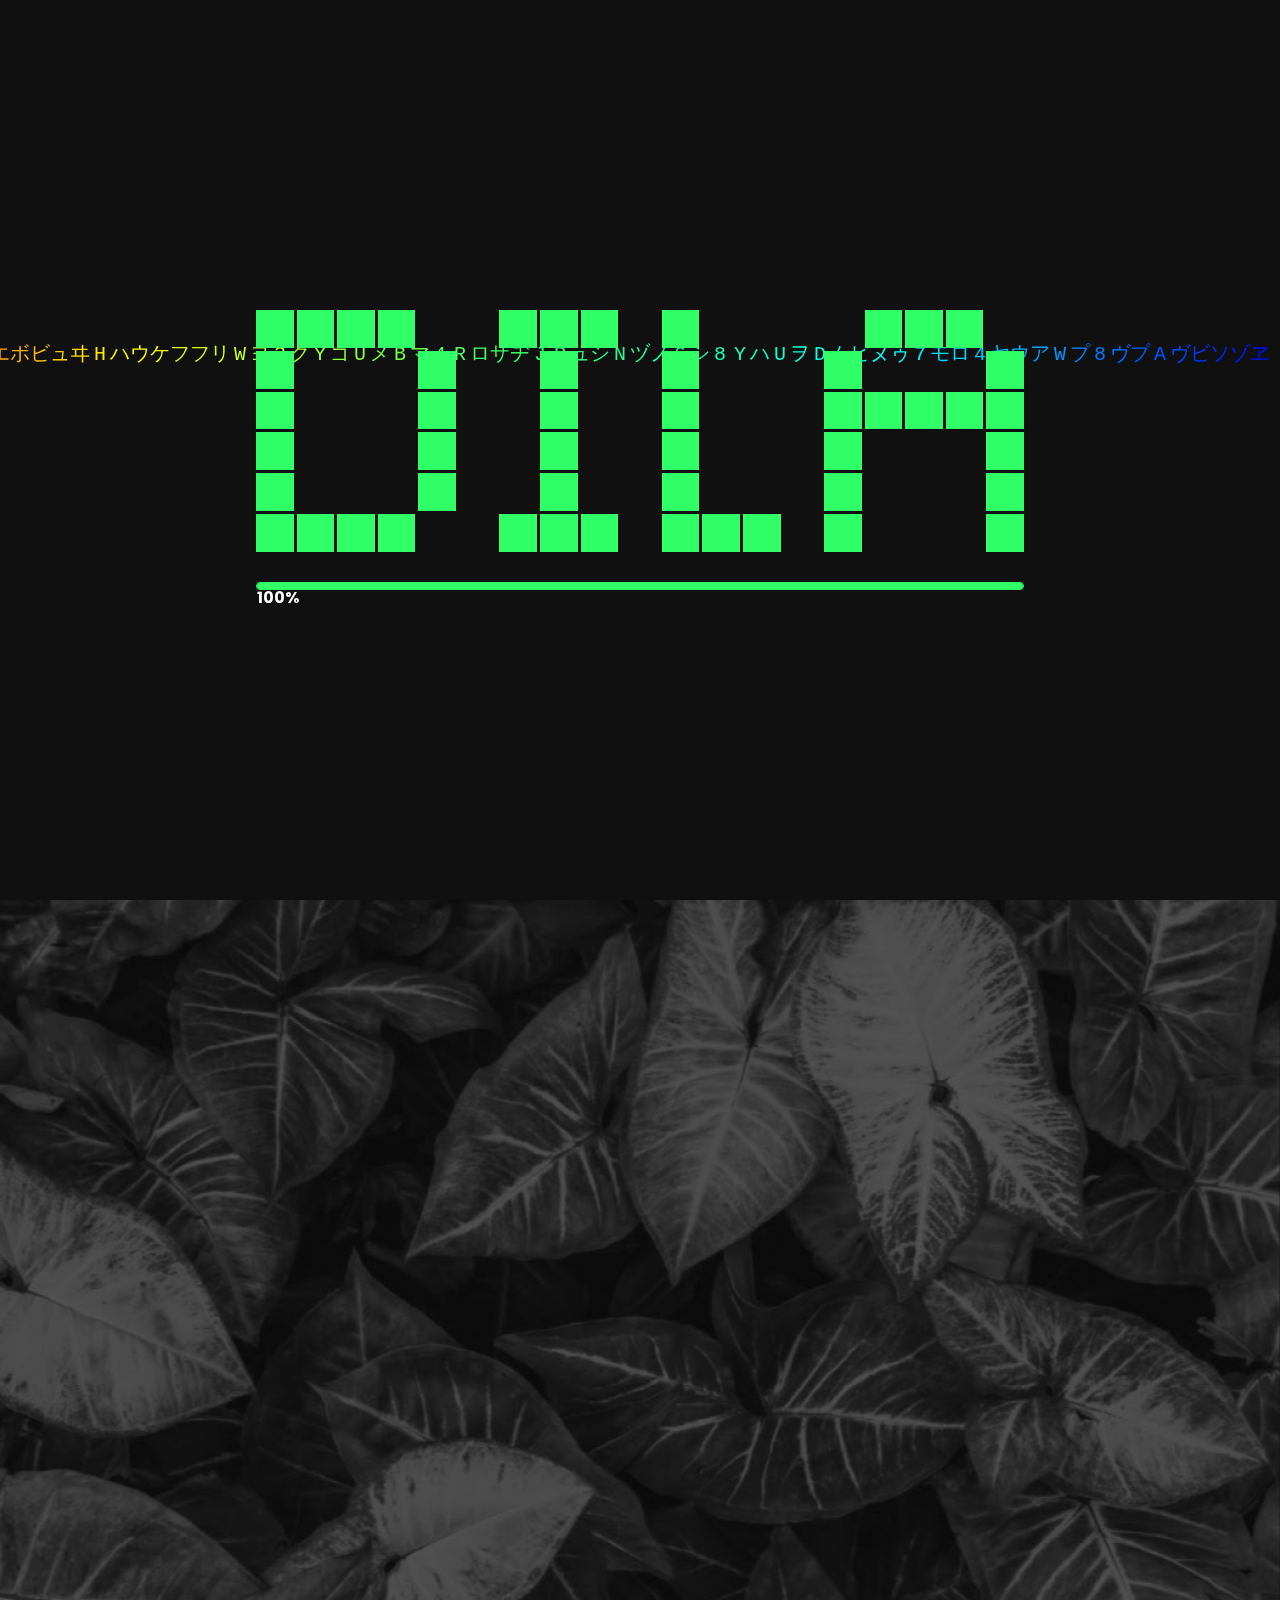
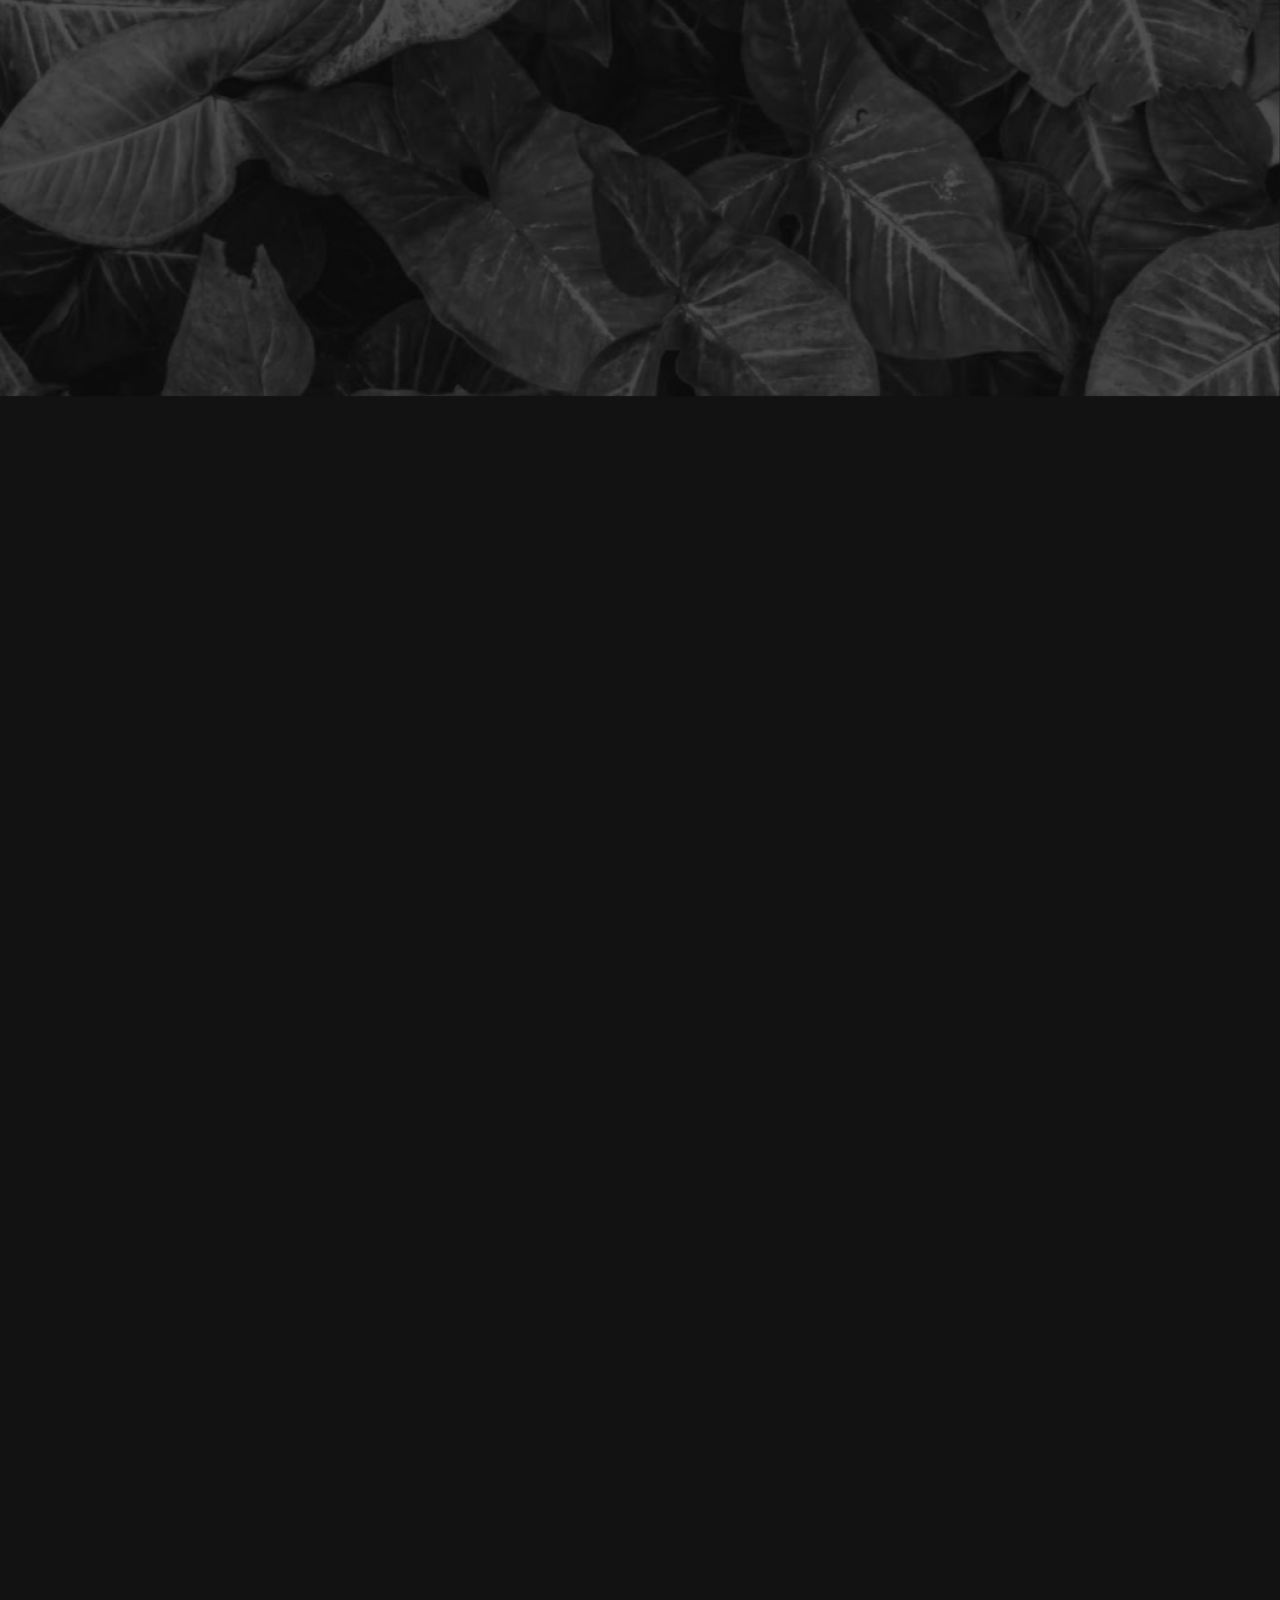
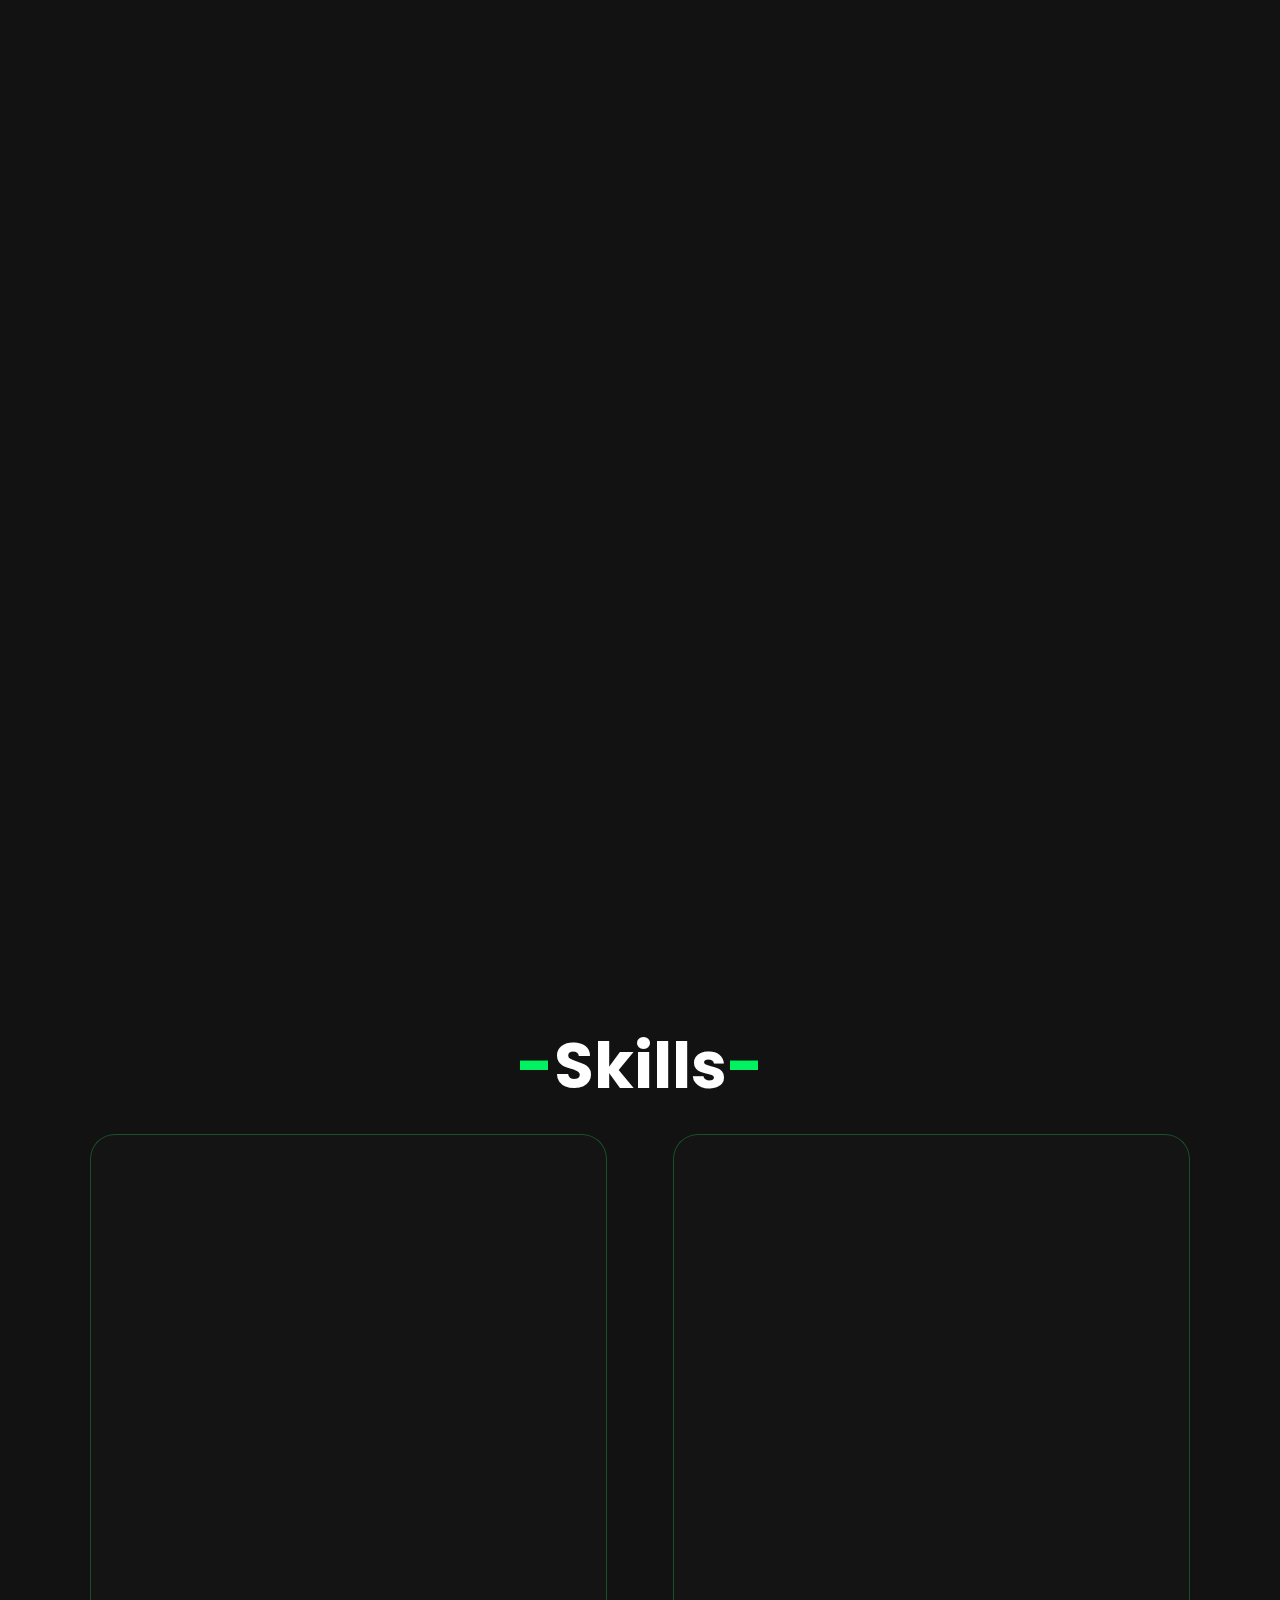
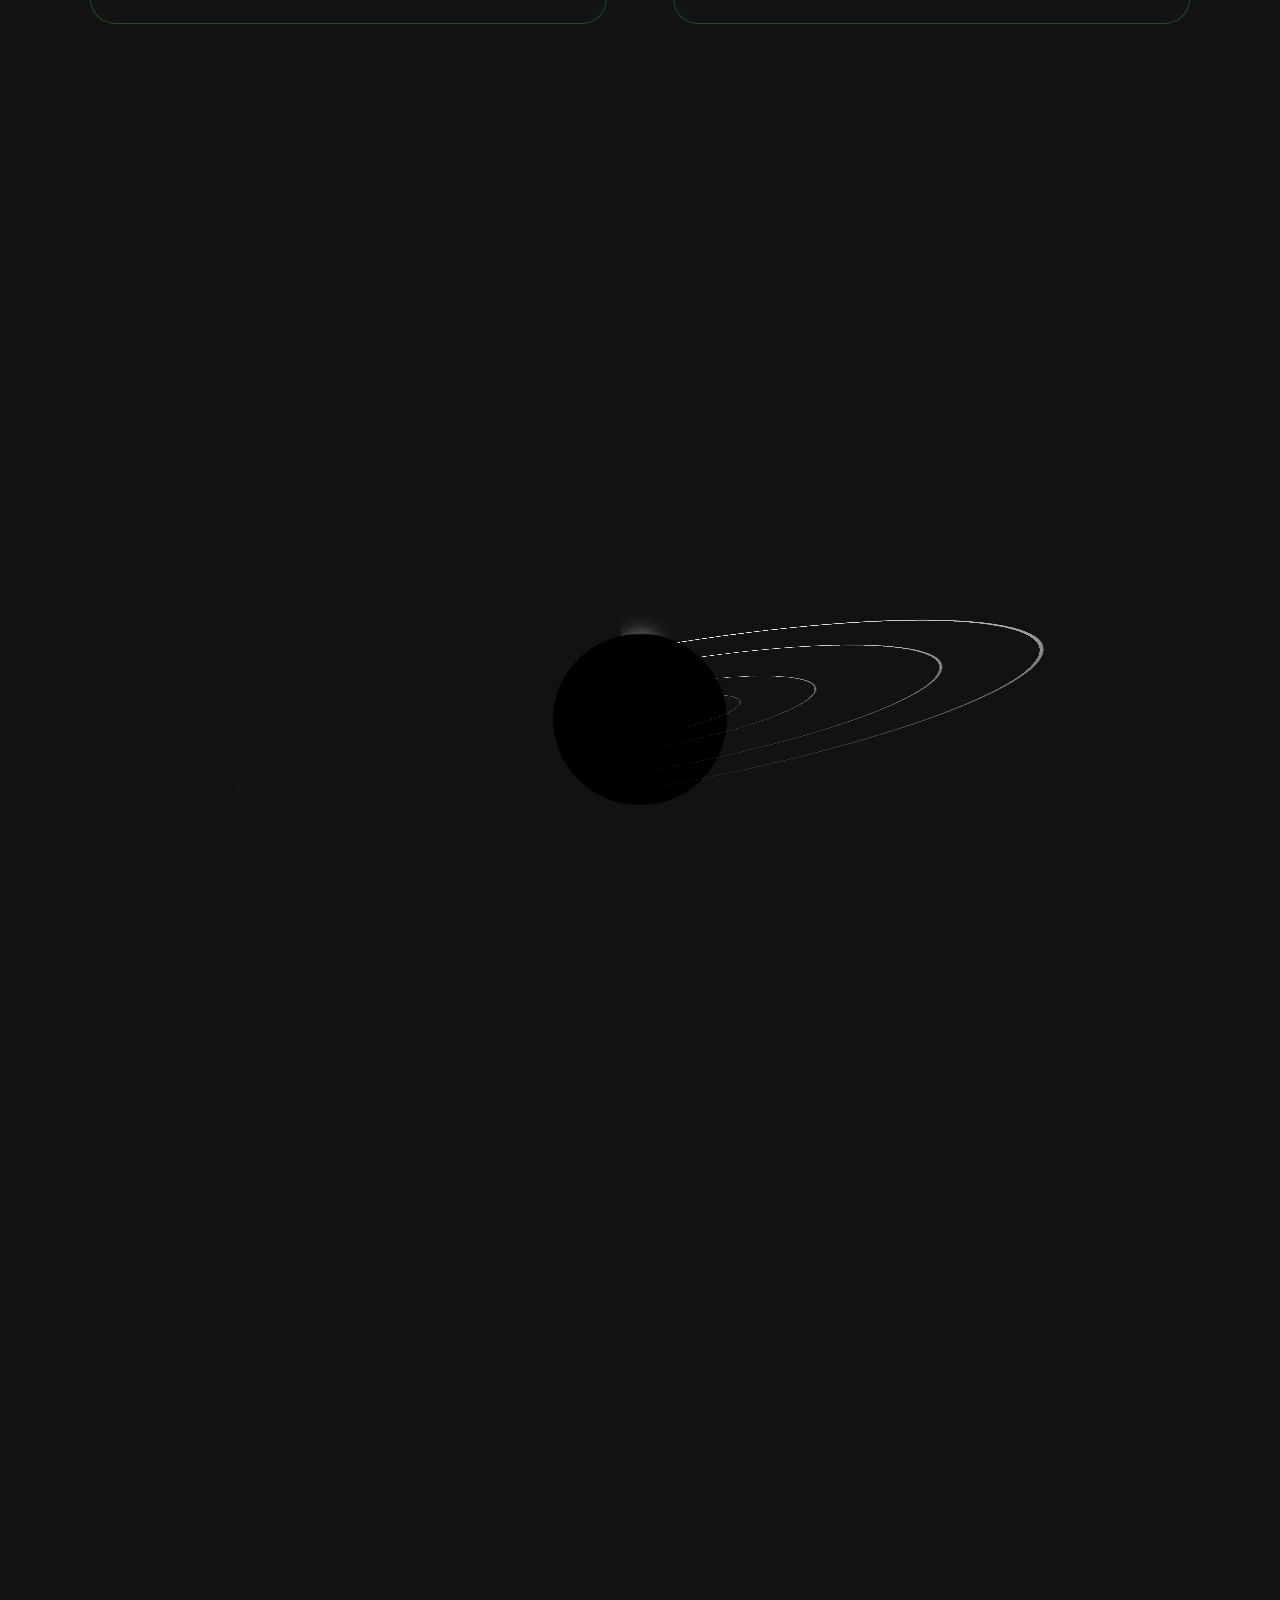
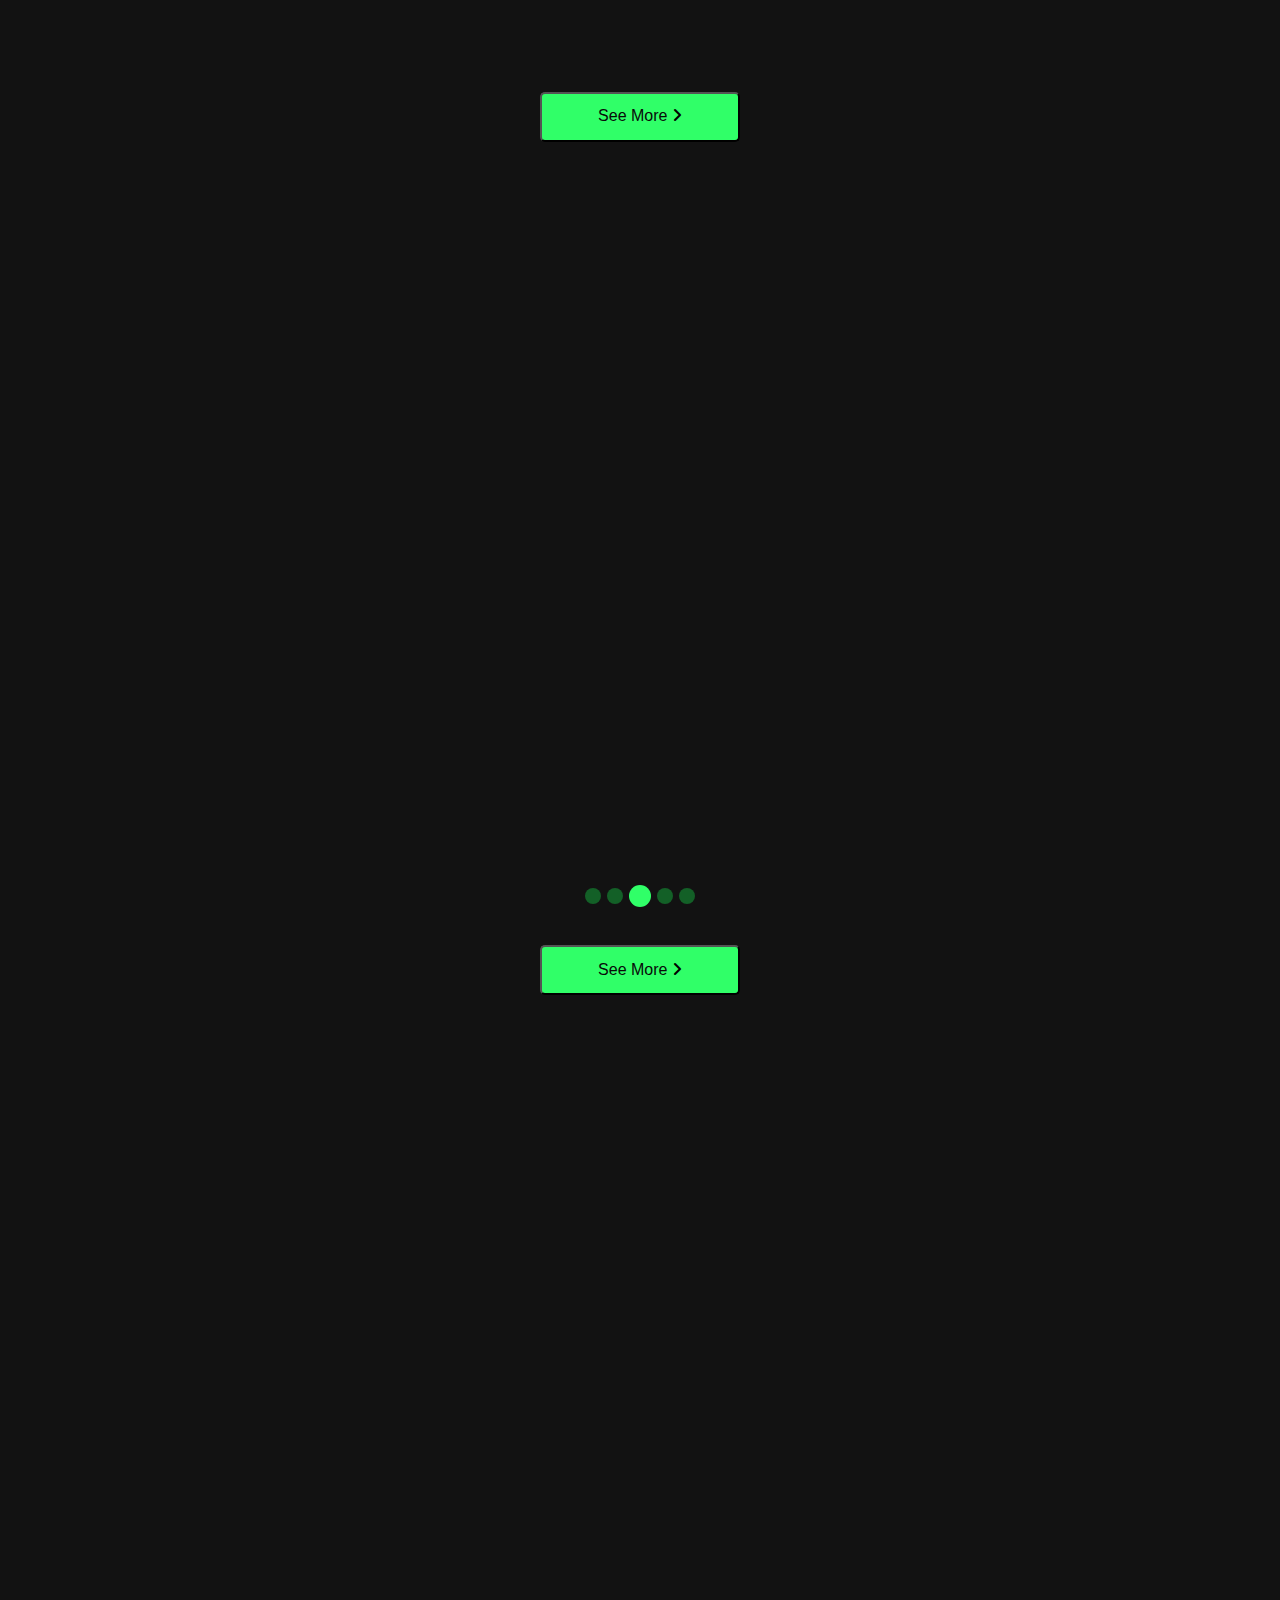
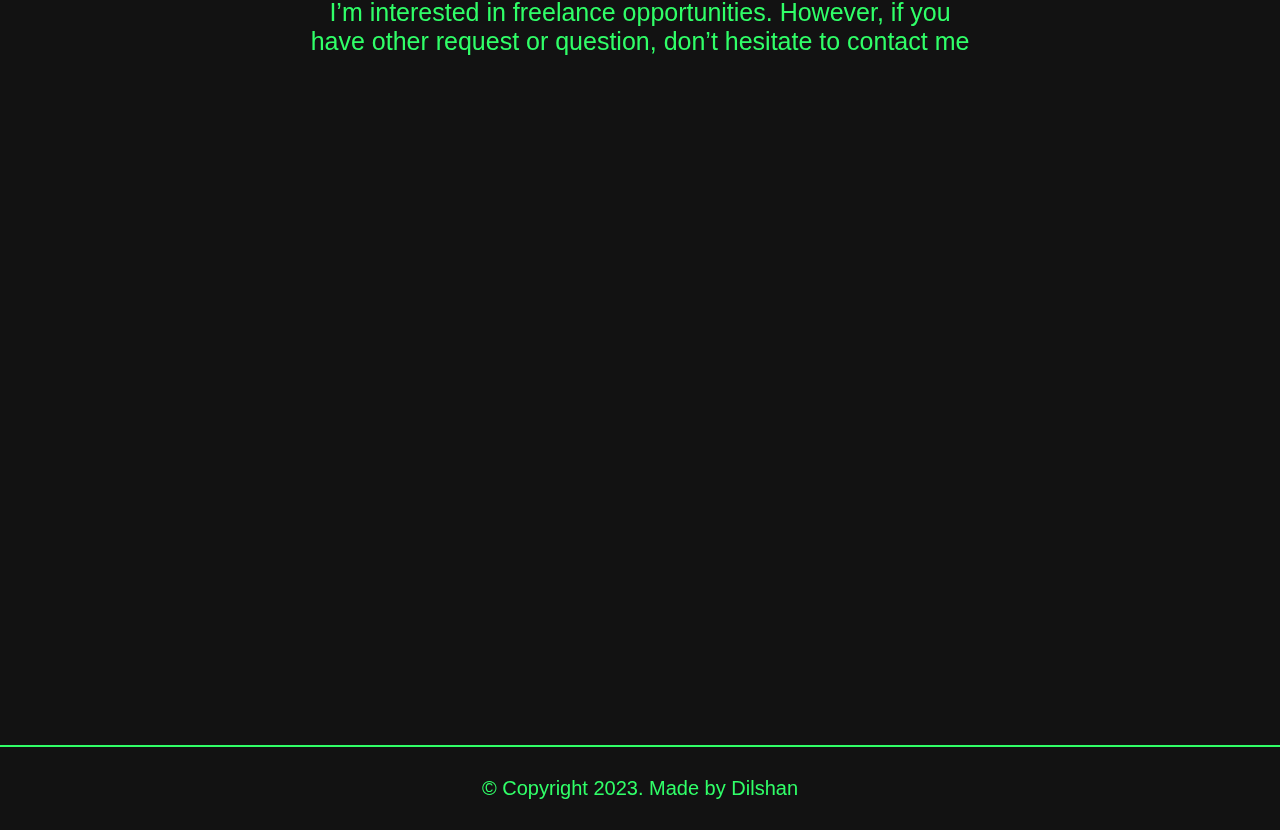
==== commit fcee9092: "preloader modified" ====
--- a/index.html
+++ b/index.html
@@ -33,13 +33,7 @@
     <div class="bg"></div>
 
 <section class="preloader">
-    <div class="preloader_bg">
-         <p>
-            海賊王に俺はなる!海賊王に俺はなる!海賊王に俺はなる!海賊王に俺はなる!海賊王に俺はなる!海賊王に俺はなる!海賊王に俺はなる!海賊王に俺はなる!海賊王に俺はなる!海賊王に俺はなる!海賊王に俺はなる!海賊王に俺はなる!海賊王に俺はなる!海賊王に俺はなる!海賊王に俺はなる!海賊王に俺はなる!海賊王に俺はなる!海賊王に俺はなる!海賊王に俺はなる!海賊王に俺はなる!海賊王に俺はなる!海賊王に俺はなる!海賊王に俺はなる!海賊王に俺はなる!海賊王に俺はなる!海賊王に俺はなる!海賊王に俺はなる!海賊王に俺はなる!海賊王に俺はなる!海賊王に俺はなる!海賊王に俺はなる!海賊王に俺はなる!海賊王に俺はなる!海賊王に俺はなる!海賊王に俺はなる!海賊王に俺はなる!海賊王に俺はなる!海賊王に俺はなる!海賊王に俺はなる!海賊王に俺はなる!海賊王に俺はなる!海賊王に俺はなる!海賊王に俺はなる!海賊王に俺はなる!海賊王に俺はなる!海賊王に俺はなる!海賊王に俺はなる!海賊王に俺はなる!海賊王に俺はなる!海賊王に俺はなる!海賊王に俺はなる!海賊王に俺はなる!海賊王に俺はなる!海賊王に俺はなる!海賊王に俺はなる!海賊王に俺はなる!海賊王に俺はなる!海賊王に俺はなる!海賊王に俺はなる!海賊王に俺はなる!海賊王に俺はなる!海賊王に俺はなる!海賊王に俺はなる!海賊王に俺はなる!海賊王に俺はなる!海賊王に俺はなる!海賊王に俺はなる!海賊王に俺はなる!海賊王に俺はなる!海賊王に俺はなる!海賊王に俺はなる!海賊王に俺はなる!海賊王に俺はなる!海賊王に俺はなる!海賊王に俺はなる!海賊王に俺はなる!海賊王に俺はなる!海賊王に俺はなる!海賊王に俺はなる!海賊王に俺はなる!海賊王に俺はなる!海賊王に俺はなる!海賊王に俺はなる!海賊王に俺はなる!海賊王に俺はなる!海賊王に俺はなる!海賊王に俺はなる!海賊王に俺はなる!海賊王に俺はなる!海賊王に俺はなる!海賊王に俺はなる!海賊王に俺はなる!海賊王に俺はなる!海賊王に俺はなる!海賊王に俺はなる!海賊王に俺はなる!海賊王に俺はなる!海賊王に俺はなる!海賊王に俺はなる!海賊王に俺はなる!海賊王に俺はなる!海賊王に俺はなる!海賊王に俺はなる!海賊王に俺はなる!海賊王に俺はなる!海賊王に俺はなる!海賊王に俺はなる!海賊王に俺はなる!海賊王に俺はなる!海賊王に俺はなる!海賊王に俺はなる!海賊王に俺はなる!海賊王に俺はなる!海賊王に俺はなる!海賊王に俺はなる!海賊王に俺はなる!海賊王に俺はなる!海賊王に俺はなる!海賊王に俺はなる!海賊王に俺はなる!海賊王に俺はなる!海賊王に俺はなる!海賊王に俺はなる!海賊王に俺はなる!海賊王に俺はなる!海賊王に俺はなる!海賊王に俺はなる!海賊王に俺はなる!海賊王に俺はなる!海賊王に俺はなる!海賊王に俺はなる!海賊王に俺はなる!海賊王に俺はなる!海賊王に俺はなる!海賊王に俺はなる!海賊王に俺はなる!海賊王に俺はなる!海賊王に俺はなる!海賊王に俺はなる!海賊王に俺はなる!海賊王に俺はなる!海賊王に俺はなる!海賊王に俺はなる!海賊王に俺はなる!海賊王に俺はなる!海賊王に俺はなる!海賊王に俺はなる!海賊王に俺はなる!海賊王に俺はなる!海賊王に俺はなる!海賊王に俺はなる!海賊王に俺はなる!海賊王に俺はなる!海賊王に俺はなる!海賊王に俺はなる!海賊王に俺はなる!海賊王に俺はなる!海賊王に俺はなる!海賊王に俺はなる!海賊王に俺はなる!海賊王に俺はなる!海賊王に俺はなる!海賊王に俺はなる!海賊王に俺はなる!海賊王に俺はなる!海賊王に俺はなる!海賊王に俺はなる!海賊王に俺はなる!海賊王に俺はなる!海賊王に俺はなる!海賊王に俺はなる!海賊王に俺はなる!海賊王に俺はなる!海賊王に俺はなる!海賊王に俺はなる!海賊王に俺はなる!海賊王に俺はなる!海賊王に俺はなる!海賊王に俺はなる!海賊王に俺はなる!海賊王に俺はなる!海賊王に俺はなる!海賊王に俺はなる!海賊王に俺はなる!海賊王に俺はなる!海賊王に俺はなる!海賊王に俺はなる!海賊王に俺はなる!海賊王に俺はなる!海賊王に俺はなる!海賊王に俺はなる!海賊王に俺はなる!海賊王に俺はなる!海賊王に俺はなる!海賊王に俺はなる!海賊王に俺はなる!海賊王に俺はなる!海賊王に俺はなる!海賊王に俺はなる!海賊王に俺はなる!海賊王に俺はなる!海賊王に俺はなる!海賊王に俺はなる!海賊王に俺はなる!海賊王に俺はなる!海賊王に俺はなる!海賊王に俺はなる!海賊王に俺はなる!海賊王に俺はなる!海賊王に俺はなる!海賊王に俺はなる!海賊王に俺はなる!海賊王に俺はなる!海賊王に俺はなる!海賊王に俺はなる!海賊王に俺はなる!海賊王に俺はなる!海賊王に俺はなる!海賊王に俺はなる!海賊王に俺はなる!海賊王に俺はなる!海賊王に俺はなる!海賊王に俺はなる!海賊王に俺はなる!海賊王に俺はなる!海賊王に俺はなる!海賊王に俺はなる!海賊王に俺はなる!海賊王に俺はなる!海賊王に俺はなる!海賊王に俺はなる!海賊王に俺はなる!海賊王に俺はなる!海賊王に俺はなる!海賊王に俺はなる!海賊王に俺はなる!海賊王に俺はなる!海賊王に俺はなる!海賊王に俺はなる!海賊王に俺はなる!海賊王に俺はなる!海賊王に俺はなる!海賊王に俺はなる!海賊王に俺はなる!海賊王に俺はなる!海賊王に俺はなる!海賊王に俺はなる!海賊王に俺はなる!海賊王に俺はなる!海賊王に俺はなる!海賊王に俺はなる!海賊王に俺はなる!海賊王に俺はなる!海賊王に俺はなる!海賊王に俺はなる!海賊王に俺はなる!海賊王に俺はなる!海賊王に俺はなる!海賊王に俺はなる!
-            海賊王に俺はなる!海賊王に俺はなる!海賊王に俺はなる!海賊王に俺はなる!海賊王に俺はなる!海賊王に俺はなる!海賊王に俺はなる!海賊王に俺はなる!海賊王に俺はなる!海賊王に俺はなる!海賊王に俺はなる!海賊王に俺はなる!海賊王に俺はなる!海賊王に俺はなる!海賊王に俺はなる!海賊王に俺はなる!海賊王に俺はなる!海賊王に俺はなる!海賊王に俺はなる!海賊王に俺はなる!海賊王に俺はなる!海賊王に俺はなる!海賊王に俺はなる!海賊王に俺はなる!海賊王に俺はなる!海賊王に俺はなる!海賊王に俺はなる!海賊王に俺はなる!海賊王に俺はなる!海賊王に俺はなる!海賊王に俺はなる!海賊王に俺はなる!海賊王に俺はなる!海賊王に俺はなる!海賊王に俺はなる!海賊王に俺はなる!海賊王に俺はなる!海賊王に俺はなる!海賊王に俺はなる!海賊王に俺はなる!海賊王に俺はなる!海賊王に俺はなる!海賊王に俺はなる!海賊王に俺はなる!海賊王に俺はなる!海賊王に俺はなる!海賊王に俺はなる!海賊王に俺はなる!海賊王に俺はなる!海賊王に俺はなる!海賊王に俺はなる!海賊王に俺はなる!海賊王に俺はなる!海賊王に俺はなる!海賊王に俺はなる!海賊王に俺はなる!海賊王に俺はなる!海賊王に俺はなる!海賊王に俺はなる!海賊王に俺はなる!海賊王に俺はなる!海賊王に俺はなる!海賊王に俺はなる!海賊王に俺はなる!海賊王に俺はなる!海賊王に俺はなる!海賊王に俺はなる!海賊王に俺はなる!海賊王に俺はなる!海賊王に俺はなる!海賊王に俺はなる!海賊王に俺はなる!海賊王に俺はなる!海賊王に俺はなる!海賊王に俺はなる!海賊王に俺はなる!海賊王に俺はなる!海賊王に俺はなる!海賊王に俺はなる!海賊王に俺はなる!海賊王に俺はなる!海賊王に俺はなる!海賊王に俺はなる!海賊王に俺はなる!海賊王に俺はなる!海賊王に俺はなる!海賊王に俺はなる!海賊王に俺はなる!海賊王に俺はなる!海賊王に俺はなる!海賊王に俺はなる!海賊王に俺はなる!海賊王に俺はなる!海賊王に俺はなる!海賊王に俺はなる!海賊王に俺はなる!海賊王に俺はなる!海賊王に俺はなる!海賊王に俺はなる!海賊王に俺はなる!海賊王に俺はなる!海賊王に俺はなる!海賊王に俺はなる!海賊王に俺はなる!海賊王に俺はなる!海賊王に俺はなる!海賊王に俺はなる!海賊王に俺はなる!海賊王に俺はなる!海賊王に俺はなる!海賊王に俺はなる!海賊王に俺はなる!海賊王に俺はなる!海賊王に俺はなる!海賊王に俺はなる!海賊王に俺はなる!海賊王に俺はなる!海賊王に俺はなる!海賊王に俺はなる!海賊王に俺はなる!海賊王に俺はなる!海賊王に俺はなる!海賊王に俺はなる!海賊王に俺はなる!海賊王に俺はなる!海賊王に俺はなる!海賊王に俺はなる!海賊王に俺はなる!海賊王に俺はなる!海賊王に俺はなる!海賊王に俺はなる!海賊王に俺はなる!海賊王に俺はなる!海賊王に俺はなる!海賊王に俺はなる!海賊王に俺はなる!海賊王に俺はなる!海賊王に俺はなる!海賊王に俺はなる!海賊王に俺はなる!海賊王に俺はなる!海賊王に俺はなる!海賊王に俺はなる!海賊王に俺はなる!海賊王に俺はなる!海賊王に俺はなる!海賊王に俺はなる!海賊王に俺はなる!海賊王に俺はなる!海賊王に俺はなる!海賊王に俺はなる!海賊王に俺はなる!海賊王に俺はなる!海賊王に俺はなる!海賊王に俺はなる!海賊王に俺はなる!海賊王に俺はなる!海賊王に俺はなる!海賊王に俺はなる!海賊王に俺はなる!海賊王に俺はなる!海賊王に俺はなる!海賊王に俺はなる!海賊王に俺はなる!海賊王に俺はなる!海賊王に俺はなる!海賊王に俺はなる!海賊王に俺はなる!海賊王に俺はなる!海賊王に俺はなる!海賊王に俺はなる!海賊王に俺はなる!海賊王に俺はなる!海賊王に俺はなる!海賊王に俺はなる!海賊王に俺はなる!海賊王に俺はなる!海賊王に俺はなる!海賊王に俺はなる!海賊王に俺はなる!海賊王に俺はなる!海賊王に俺はなる!海賊王に俺はなる!海賊王に俺はなる!海賊王に俺はなる!海賊王に俺はなる!海賊王に俺はなる!海賊王に俺はなる!海賊王に俺はなる!海賊王に俺はなる!海賊王に俺はなる!海賊王に俺はなる!海賊王に俺はなる!海賊王に俺はなる!海賊王に俺はなる!海賊王に俺はなる!海賊王に俺はなる!海賊王に俺はなる!海賊王に俺はなる!海賊王に俺はなる!海賊王に俺はなる!海賊王に俺はなる!海賊王に俺はなる!海賊王に俺はなる!海賊王に俺はなる!海賊王に俺はなる!海賊王に俺はなる!海賊王に俺はなる!海賊王に俺はなる!海賊王に俺はなる!海賊王に俺はなる!海賊王に俺はなる!海賊王に俺はなる!海賊王に俺はなる!海賊王に俺はなる!海賊王に俺はなる!海賊王に俺はなる!海賊王に俺はなる!海賊王に俺はなる!海賊王に俺はなる!海賊王に俺はなる!海賊王に俺はなる!海賊王に俺はなる!海賊王に俺はなる!海賊王に俺はなる!海賊王に俺はなる!海賊王に俺はなる!海賊王に俺はなる!海賊王に俺はなる!海賊王に俺はなる!海賊王に俺はなる!海賊王に俺はなる!海賊王に俺はなる!海賊王に俺はなる!海賊王に俺はなる!海賊王に俺はなる!海賊王に俺はなる!海賊王に俺はなる!海賊王に俺はなる!海賊王に俺はなる!海賊王に俺はなる!海賊王に俺はなる!海賊王に俺はなる!海賊王に俺はなる!海賊王に俺はなる!海賊王に俺はなる!海賊王に俺はなる!海賊王に俺はなる!海賊王に俺はなる!海賊王に俺はなる!海賊王に俺はなる!海賊王に俺はなる!海賊王に俺はなる!海賊王に俺はなる!海賊王に俺はなる!海賊王に俺はなる!海賊王に俺はなる!海賊王に俺はなる!海賊王に俺はなる!
-            海賊王に俺はなる!海賊王に俺はなる!海賊王に俺はなる!海賊王に俺はなる!海賊王に俺はなる!海賊王に俺はなる!海賊王に俺はなる!海賊王に俺はなる!海賊王に俺はなる!海賊王に俺はなる!海賊王に俺はなる!海賊王に俺はなる!海賊王に俺はなる!海賊王に俺はなる!海賊王に俺はなる!海賊王に俺はなる!海賊王に俺はなる!海賊王に俺はなる!海賊王に俺はなる!海賊王に俺はなる!海賊王に俺はなる!海賊王に俺はなる!海賊王に俺はなる!海賊王に俺はなる!海賊王に俺はなる!海賊王に俺はなる!海賊王に俺はなる!海賊王に俺はなる!海賊王に俺はなる!海賊王に俺はなる!海賊王に俺はなる!海賊王に俺はなる!海賊王に俺はなる!海賊王に俺はなる!海賊王に俺はなる!海賊王に俺はなる!海賊王に俺はなる!海賊王に俺はなる!海賊王に俺はなる!海賊王に俺はなる!海賊王に俺はなる!海賊王に俺はなる!海賊王に俺はなる!海賊王に俺はなる!海賊王に俺はなる!海賊王に俺はなる!海賊王に俺はなる!海賊王に俺はなる!海賊王に俺はなる!海賊王に俺はなる!海賊王に俺はなる!海賊王に俺はなる!海賊王に俺はなる!海賊王に俺はなる!海賊王に俺はなる!海賊王に俺はなる!海賊王に俺はなる!海賊王に俺はなる!海賊王に俺はなる!海賊王に俺はなる!海賊王に俺はなる!海賊王に俺はなる!海賊王に俺はなる!海賊王に俺はなる!海賊王に俺はなる!海賊王に俺はなる!海賊王に俺はなる!海賊王に俺はなる!海賊王に俺はなる!海賊王に俺はなる!海賊王に俺はなる!海賊王に俺はなる!海賊王に俺はなる!海賊王に俺はなる!海賊王に俺はなる!海賊王に俺はなる!海賊王に俺はなる!海賊王に俺はなる!海賊王に俺はなる!海賊王に俺はなる!海賊王に俺はなる!海賊王に俺はなる!海賊王に俺はなる!海賊王に俺はなる!海賊王に俺はなる!海賊王に俺はなる!海賊王に俺はなる!海賊王に俺はなる!海賊王に俺はなる!海賊王に俺はなる!海賊王に俺はなる!海賊王に俺はなる!海賊王に俺はなる!海賊王に俺はなる!海賊王に俺はなる!海賊王に俺はなる!海賊王に俺はなる!海賊王に俺はなる!海賊王に俺はなる!海賊王に俺はなる!海賊王に俺はなる!海賊王に俺はなる!海賊王に俺はなる!海賊王に俺はなる!海賊王に俺はなる!海賊王に俺はなる!海賊王に俺はなる!海賊王に俺はなる!海賊王に俺はなる!海賊王に俺はなる!海賊王に俺はなる!海賊王に俺はなる!海賊王に俺はなる!海賊王に俺はなる!海賊王に俺はなる!海賊王に俺はなる!海賊王に俺はなる!海賊王に俺はなる!海賊王に俺はなる!海賊王に俺はなる!海賊王に俺はなる!海賊王に俺はなる!海賊王に俺はなる!海賊王に俺はなる!海賊王に俺はなる!海賊王に俺はなる!海賊王に俺はなる!海賊王に俺はなる!海賊王に俺はなる!海賊王に俺はなる!海賊王に俺はなる!海賊王に俺はなる!海賊王に俺はなる!海賊王に俺はなる!海賊王に俺はなる!海賊王に俺はなる!海賊王に俺はなる!海賊王に俺はなる!海賊王に俺はなる!海賊王に俺はなる!海賊王に俺はなる!海賊王に俺はなる!海賊王に俺はなる!海賊王に俺はなる!海賊王に俺はなる!海賊王に俺はなる!海賊王に俺はなる!海賊王に俺はなる!海賊王に俺はなる!海賊王に俺はなる!海賊王に俺はなる!海賊王に俺はなる!海賊王に俺はなる!海賊王に俺はなる!海賊王に俺はなる!海賊王に俺はなる!海賊王に俺はなる!海賊王に俺はなる!海賊王に俺はなる!海賊王に俺はなる!海賊王に俺はなる!海賊王に俺はなる!海賊王に俺はなる!海賊王に俺はなる!海賊王に俺はなる!海賊王に俺はなる!海賊王に俺はなる!海賊王に俺はなる!海賊王に俺はなる!海賊王に俺はなる!海賊王に俺はなる!海賊王に俺はなる!海賊王に俺はなる!海賊王に俺はなる!海賊王に俺はなる!海賊王に俺はなる!海賊王に俺はなる!海賊王に俺はなる!海賊王に俺はなる!海賊王に俺はなる!海賊王に俺はなる!海賊王に俺はなる!海賊王に俺はなる!海賊王に俺はなる!海賊王に俺はなる!海賊王に俺はなる!海賊王に俺はなる!海賊王に俺はなる!海賊王に俺はなる!海賊王に俺はなる!海賊王に俺はなる!海賊王に俺はなる!海賊王に俺はなる!海賊王に俺はなる!海賊王に俺はなる!海賊王に俺はなる!海賊王に俺はなる!海賊王に俺はなる!海賊王に俺はなる!海賊王に俺はなる!海賊王に俺はなる!海賊王に俺はなる!海賊王に俺はなる!海賊王に俺はなる!海賊王に俺はなる!海賊王に俺はなる!海賊王に俺はなる!海賊王に俺はなる!海賊王に俺はなる!海賊王に俺はなる!海賊王に俺はなる!海賊王に俺はなる!海賊王に俺はなる!海賊王に俺はなる!海賊王に俺はなる!海賊王に俺はなる!海賊王に俺はなる!海賊王に俺はなる!海賊王に俺はなる!海賊王に俺はなる!海賊王に俺はなる!海賊王に俺はなる!海賊王に俺はなる!海賊王に俺はなる!海賊王に俺はなる!海賊王に俺はなる!海賊王に俺はなる!海賊王に俺はなる!海賊王に俺はなる!海賊王に俺はなる!海賊王に俺はなる!海賊王に俺はなる!海賊王に俺はなる!海賊王に俺はなる!海賊王に俺はなる!海賊王に俺はなる!海賊王に俺はなる!海賊王に俺はなる!海賊王に俺はなる!海賊王に俺はなる!海賊王に俺はなる!海賊王に俺はなる!海賊王に俺はなる!海賊王に俺はなる!海賊王に俺はなる!海賊王に俺はなる!海賊王に俺はなる!海賊王に俺はなる!海賊王に俺はなる!海賊王に俺はなる!海賊王に俺はなる!海賊王に俺はなる!海賊王に俺はなる!海賊王に俺はなる!海賊王に俺はなる!海賊王に俺はなる!海賊王に俺はなる!海賊王に俺はなる!海賊王に俺はなる!
-        </p>
-    </div>
+    <canvas></canvas>
     <div>
         <div class="preloader_grid">
             <div class="box"></div>
@@ -181,7 +175,7 @@
         </div>
         <div class="loading">
             <div class="line"></div>
-            <h6 class="loading-percentage">10%</h6>
+            <h4 class="loading-percentage">00%</h4>
         </div>
     </div>
     
@@ -233,7 +227,7 @@
     </section>
 
     <div data-aos="fade-up" data-aos-duration="3000" class="hero_img_body"> 
-        <div class="hero-circle-glow"></div>
+        <!-- <div class="hero-circle-glow"></div> -->
         <div class="circle_line"></div>
         <img class="hero_img animate__animated" srcset="assests/img/mine2.png 800w"
             src="assests/img/mine2.png"
@@ -242,7 +236,7 @@
 </main>
 
 <main id="aboutme">
-    <div class="aboutme-bg"></div>
+    <div class="aboutme-bg" data-aos="zoom-in-down"></div>
     <div class="title">
         <span>
             <div data-aos="zoom-in-right" data-aos-delay="100" class="title-line"></div>
@@ -310,7 +304,7 @@
             <div data-aos="zoom-in-left" data-aos-delay="100" class="title-line"></div>
         </span>
     </div>
-    <div class="resume-bg">
+    <div class="resume-bg" data-aos="zoom-in-down">
     </div>
 
     <section class="education glass_pane" data-aos="zoom-in-up" data-aos-delay="300">
@@ -369,31 +363,31 @@
         <h1>Skills</h1>
 
         <div class="soft-skills glass_pane">
-            <h3>Problem Solving</h3>
-            <h3>Team Work</h3>
-            <h3>Time Management</h3>
-            <h3>Comminucation</h3>
-            <h3>Stress Management</h3>
-            <h3>Adaptation</h3>
+            <h3 data-aos="fade-down-right">Team Work</h3>
+            <h3 data-aos="fade-down-right">Problem Solving</h3>
+            <h3 data-aos="fade-down-right">Time Management</h3>
+            <h3 data-aos="fade-down-right">Comminucation</h3>
+            <h3 data-aos="fade-down-right">Stress Management</h3>
+            <h3 data-aos="fade-down-right">Adaptation</h3>
         </div>
 
         <div class="hard-skills glass_pane">
-            <img src="assests/img/image 5.png" alt="java">
-            <img src="assests/img/image 6.png" alt="java">
-            <img src="assests/img/image 7.png" alt="java">
-            <img src="assests/img/image 8.png" alt="java">
-            <img src="assests/img/image 9.png" alt="java">
-            <img src="assests/img/image 10.png" alt="java">
-            <img src="assests/img/image 11.png" alt="java">
-            <img src="assests/img/image 12.png" alt="java">
-            <img src="assests/img/image 13.png" alt="java">
+            <img data-aos="fade-down-left" src="assests/img/image 5.png" alt="java">
+            <img data-aos="fade-down-left" src="assests/img/image 6.png" alt="java">
+            <img data-aos="fade-down-left" src="assests/img/image 7.png" alt="java">
+            <img data-aos="fade-down-left" src="assests/img/image 8.png" alt="java">
+            <img data-aos="fade-down-left" src="assests/img/image 9.png" alt="java">
+            <img data-aos="fade-down-left" src="assests/img/image 10.png" alt="java">
+            <img data-aos="fade-down-left" src="assests/img/image 11.png" alt="java">
+            <img data-aos="fade-down-left" src="assests/img/image 12.png" alt="java">
+            <img data-aos="fade-down-left" src="assests/img/image 13.png" alt="java">
         </div>
     </section>
 
 </main>
 
 <main id="myservices">
-    <div class="service-bg"></div>
+    <div class="service-bg" data-aos="zoom-in-down"></div>
     <div class="title">
         <span>
             <div data-aos="zoom-in-right" data-aos-delay="100" class="title-line"></div>
@@ -483,10 +477,7 @@
         </span>
     </div>
 
-    <div class="project-bg">
-        <div></div>
-        <div></div>
-    </div>
+    <div class="project-bg" data-aos="zoom-in-down"></div>
 
     <section class="project_section">
 
@@ -600,7 +591,7 @@
         </span>
     </div>
 
-    <div class="assignment-bg"></div>
+    <div class="assignment-bg" data-aos="zoom-in-down"></div>
 
     <section class="assignments">
         <a href="" data-aos="fade-left" data-aos-delay="300"><i class="fa-solid fa-angle-right fa-rotate-180"></i></a>
@@ -650,7 +641,7 @@
         </span>
     </div>
 
-    <div class="contactme-bg"></div>
+    <div class="contactme-bg" data-aos="zoom-in-down"></div>
 
     <section  class="contact_container">
         <p>
@@ -658,7 +649,11 @@
         to contact me
         </p>
 
-        <section class="glass_pane">
+        <section class="glass_pane" 
+        data-aos="fade-zoom-in"
+        data-aos-easing="ease-in-back"
+        data-aos-delay="500"
+        data-aos-offset="0">
             <form action="mailto:tgdilshanrangaka2002@gmail.com" target="_blank" method="post">
                 <h3>Write Me Something</h3>
                 <label>Call Me : <b>077 053 1993</b></label>
@@ -719,6 +714,7 @@
         var percentage = (document.readyState === 'complete') ? 100 : (performance.now() / 1000);
         console.log(percentage + "%");
         $(".loading>.line").eq(0).css("width", `${percentage}%`);
+        $(".loading-percentage").text(`${Number.parseInt(percentage)}%`);
     
         if (percentage < 100) {
             requestAnimationFrame(updateProgress);
@@ -733,6 +729,98 @@
     
     document.addEventListener('readystatechange', updateProgress);
 
+    const canvas = document.getElementsByTagName("canvas")[0];
+    const ctx = canvas.getContext('2d');
+    canvas.width = window.innerWidth;
+    canvas.height = window.innerHeight;
+
+    let gradient = ctx.createLinearGradient(0, 0, canvas.width, canvas.height);
+    gradient.addColorStop(0, 'red');
+    gradient.addColorStop(0.2, 'yellow');
+    gradient.addColorStop(0.4, '#30FF68');
+    gradient.addColorStop(0.6, 'cyan');
+    gradient.addColorStop(0.8, 'blue');
+    gradient.addColorStop(1, 'magenta');
+
+    class Symbol{
+        constructor(x, y, fontSize,canvasHeight){
+            this.characters = 'アァカサタナハマヤャラワガザダバパイィキシチニヒミリヰギジヂビピウゥクスツヌフムユュルグズブヅプエェケセテネヘメレヱゲゼデベペオォコソトノホモヨョロヲゴゾドボポヴッン0123456789ABCDEFGHIJKLMNOPQRSTUVWXYZ';
+            // this.characters = '🏴‍☠️';
+            this.x = x;
+            this.y = y;
+            this.fontSize= fontSize;
+            this.text = '';
+            this.canvasHeight = canvasHeight;
+        }
+        draw(context){
+            this.text = this.characters.charAt(Math.floor(Math.random() * this.characters.length));
+            
+            context.fillText(this.text, this.x * this.fontSize, this.y * this.fontSize);
+            if(this.y * this.fontSize > this.canvasHeight && Math.random() > .98){
+                this.y = 0;
+            }else {
+                this.y += 1;
+            }
+        }
+    }
+
+    class Effect{
+        constructor(canvasWidth, canvasHeight){
+            this.canvasWidth = canvasWidth;
+            this.canvasHeight = canvasHeight;
+            this.fontSize = 20;
+            this.columns = this.canvasWidth/this.fontSize;
+            this.symbols = [];
+            this.#initialize();
+            console.log(this.symbols);
+        }
+        #initialize(){
+            for(let i = 0; i < this.columns; i++){
+                this.symbols[i] = new Symbol(i, 0, this.fontSize, this.canvasHeight);
+            }
+        }
+        resize(width, height){
+            this.canvasHeight = height;
+            this.canvasWidth = width;
+            this.columns = this.canvasWidth/this.fontSize;
+            this.symbols = [];
+            this.#initialize();
+        }
+    }
+
+    const effect = new Effect(canvas.width , canvas.height);
+    let lastTime = 0;
+    const fps = 60;
+    const nextFrame = 1000/fps;
+    let timer = 0;
+
+    function animate(timeStamp){
+        const deltaTime = timeStamp - lastTime;
+        lastTime = timeStamp;
+        if(timer > nextFrame){
+            ctx.fillStyle = 'rgba(0, 0, 0, 0.1)';
+            // ctx.fillStyle = 'rgba(47, 255, 99, 0.1)';
+            ctx.textAlign = 'center';
+            ctx.fillRect(0, 0, canvas.width, canvas.height);
+            ctx.fillStyle = 'rgb(47, 255, 99)';
+            ctx.fillStyle = gradient;//'#0aff0a';
+            ctx.font = effect.fontSize + 'px monospace';
+            effect.symbols.forEach(symbol => symbol.draw(ctx));
+            timer = 0;
+        }else {
+            timer += deltaTime;
+        }
+        
+        requestAnimationFrame(animate);
+    }
+
+    animate(0);
+
+    window.addEventListener('resize', function(){
+        canvas.width = window.innerWidth;
+        canvas.height = windwo.innerHeight;
+        effect.resize(canvas.width, canvas.height);
+    });
     </script>
 </body>
 </html>--- a/assests/styles/home_page_style.css
+++ b/assests/styles/home_page_style.css
@@ -153,7 +153,7 @@
     width: 100vw;
     height: 100vh;
     position: absolute;
-    background-color: #1f1f1f;
+    background-color: #121212;
     z-index: 1000;
     position: fixed;
     overflow: hidden;
@@ -162,29 +162,13 @@
     /*animation: close_preloader calc(var(--loading-duration) + .4s) ease-out reverse;*/
 }
 
-@keyframes close_preloader {
-    0% {
-        top: -100vh;
-    }
-
-    18%, 100% {
-        top: 0vh;
-    }
-}
-
-.preloader_bg {
-    position: absolute;
-}
-
-.preloader_bg> p {
-    width: fit-content;
-    display: inline-block;
-    font-family: 'Rubik Iso', cursive;
-    text-align: justify;
-    opacity: 10%;
-    color: aliceblue;
-    font-size: 1.2em;
-}
+canvas{
+    width: 100vw;
+    height: 100vh;
+    position: absolute;
+    top: 0;
+}
+
 .preloader_grid {
     width: 60vw;
     aspect-ratio: 19/6;
@@ -222,13 +206,14 @@
 .loading> .line {
     width: 0%;
     height: 100%;
+    border-radius: 20px;
     background: #30FF68;
-    position: absolute;
-
+    /* position: absolute; */
     /* animation: load_line calc(var(--loading-duration) + .2s) linear; */
 }
 .loading-percentage {
     position: relative;
+    font-family: 'Poppins', sans-serif;
 }
 
 @keyframes load_line {
@@ -1232,10 +1217,10 @@
 
 @keyframes float-blackhole {
     0%, 100% {
-        transform:  rotateX(90deg)  translateY(-10px);
+        transform:  rotateX(90deg)  translateY(-20px);
       }
       50% {
-        transform:  rotateX(90deg) translateY(15px);
+        transform:  rotateX(90deg) translateY(20px);
       }
 }
 
@@ -1570,6 +1555,7 @@
 }
 
 .contact_container>section {
+    width: 60%;
     padding: 50px;
     margin-inline: 10%;
     border-radius: 25px;
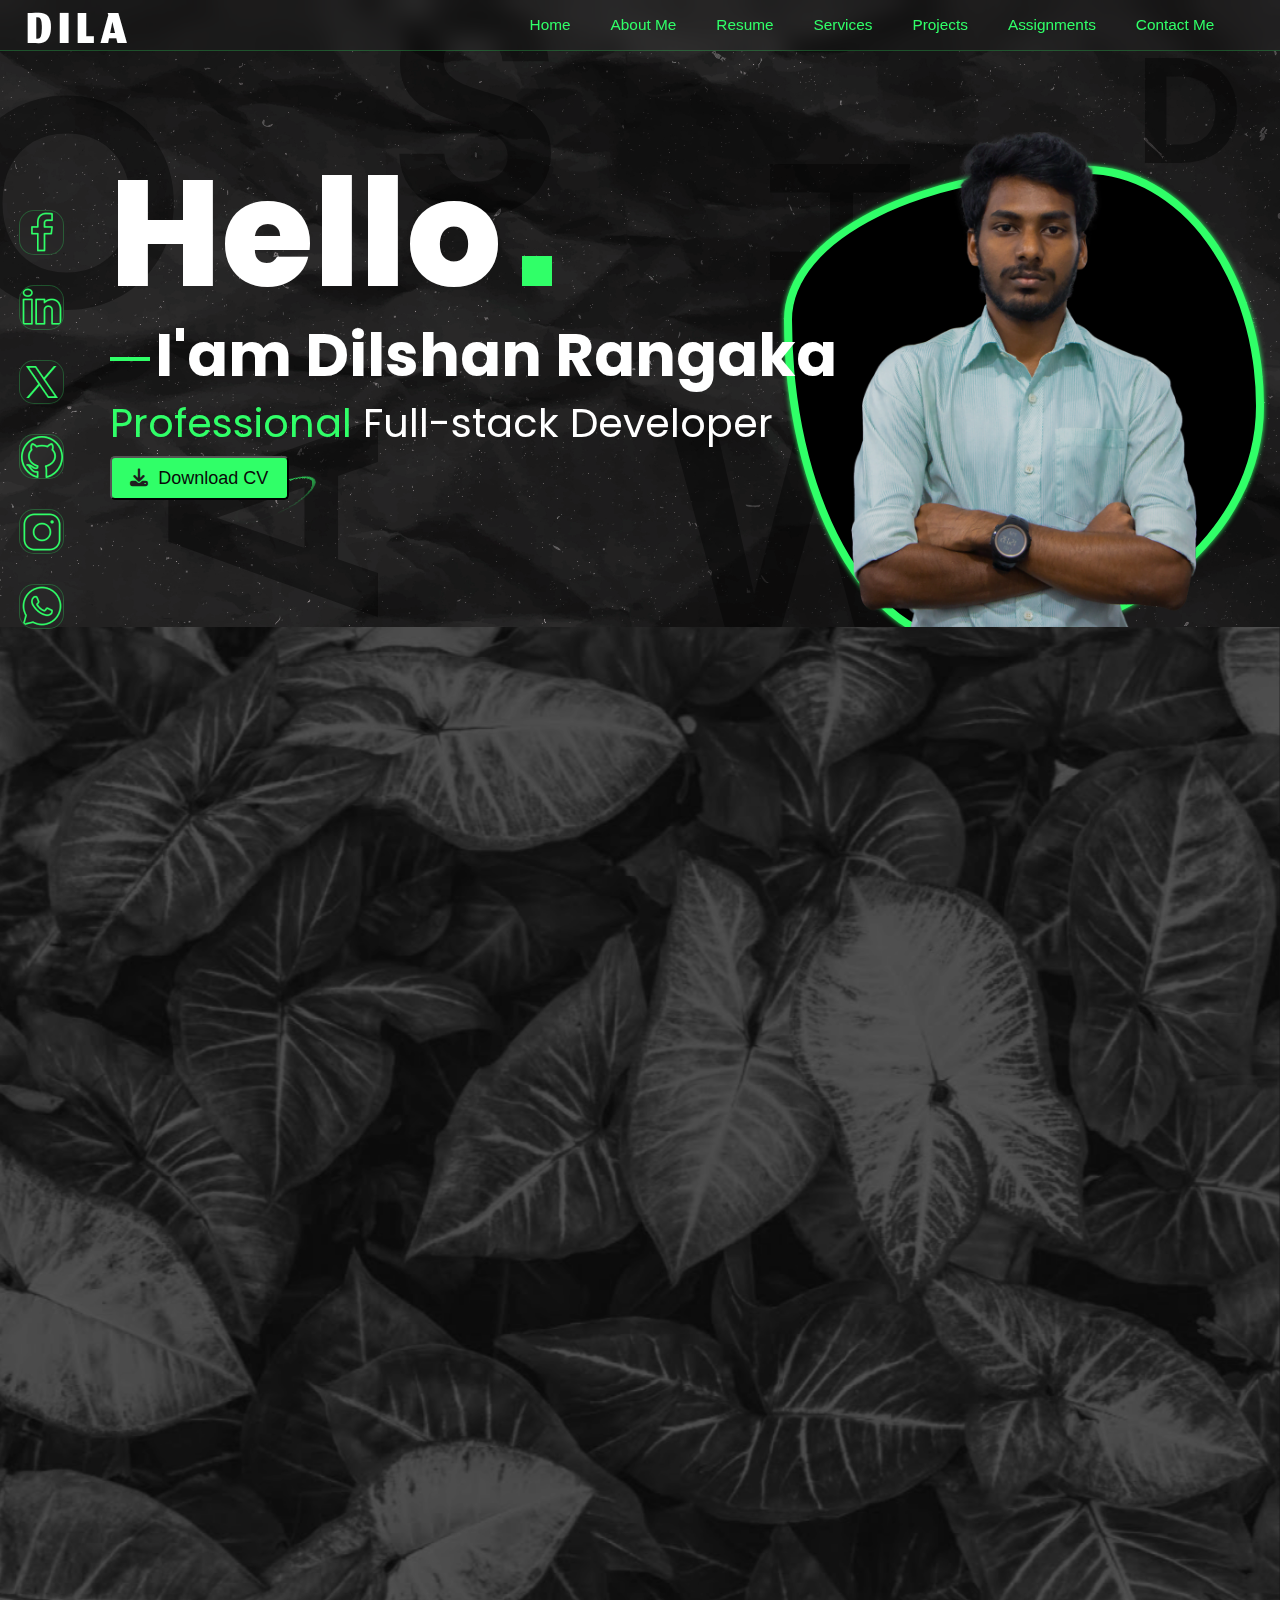
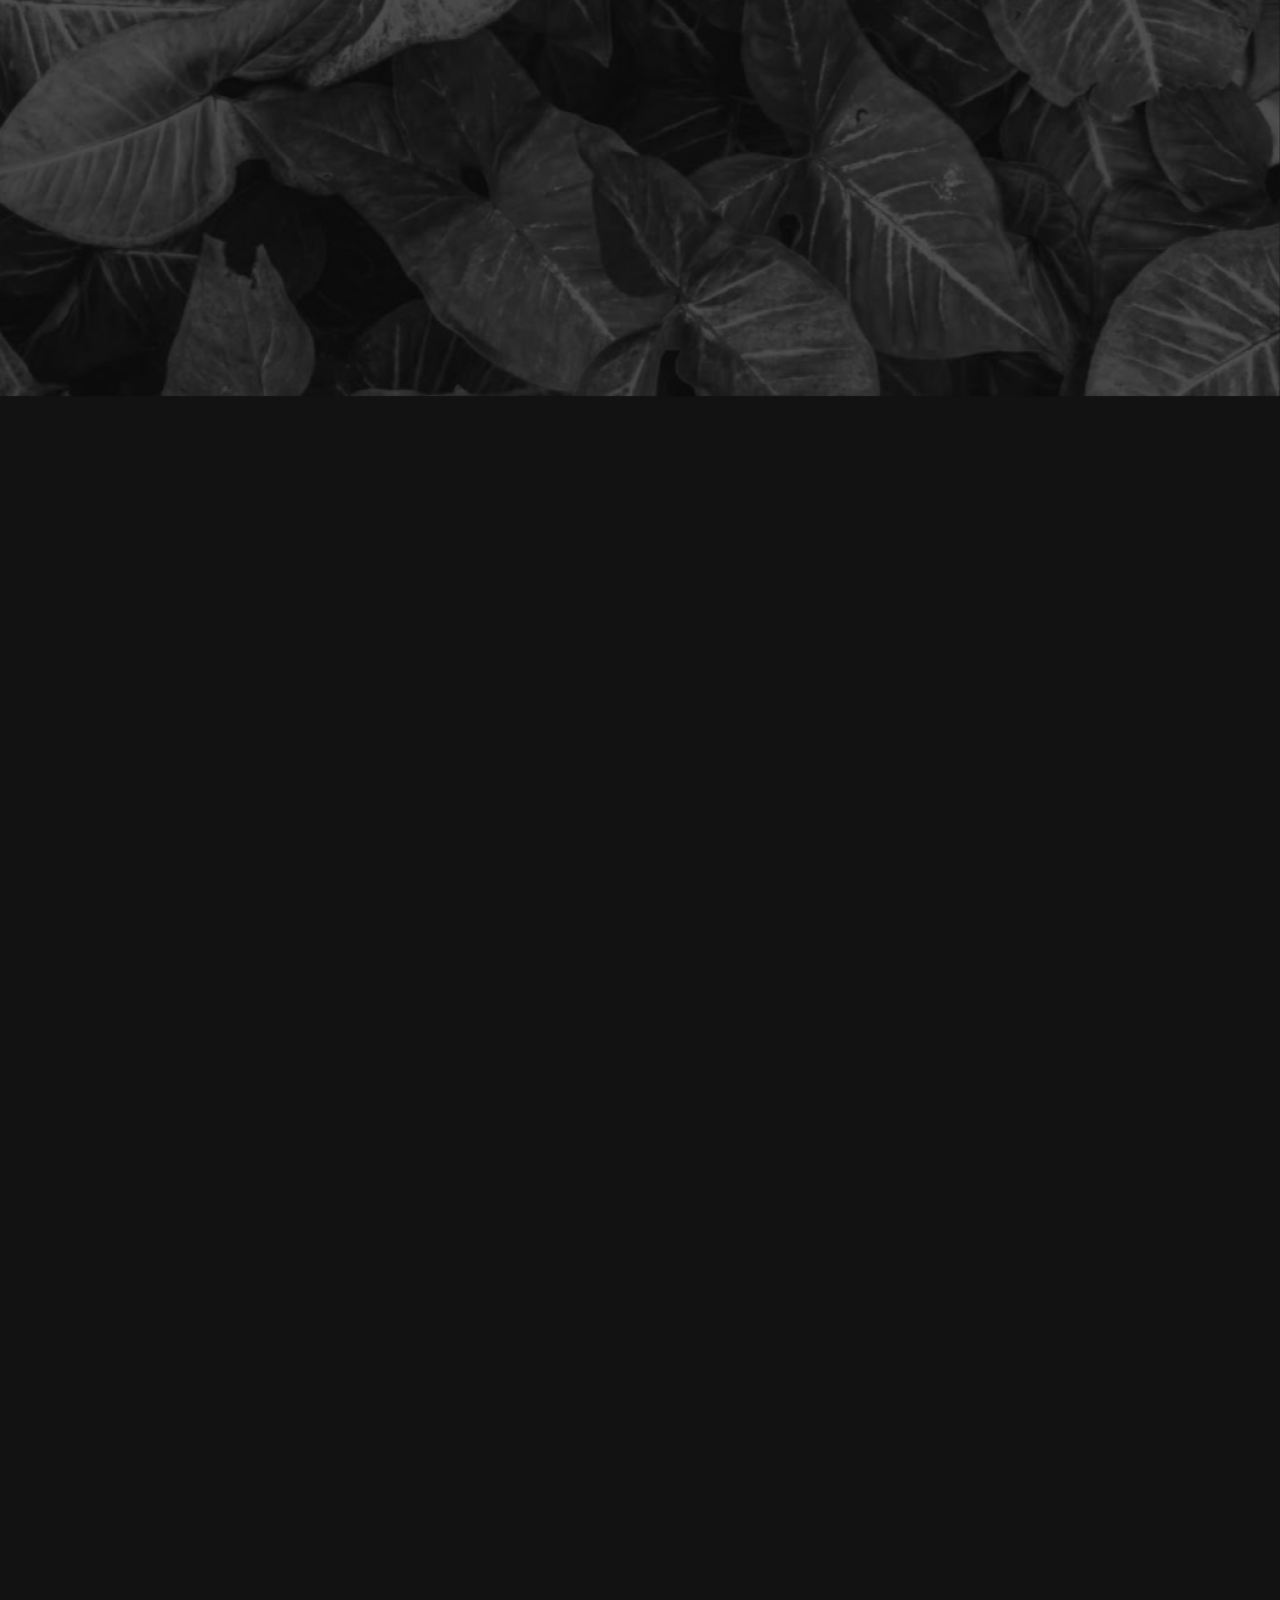
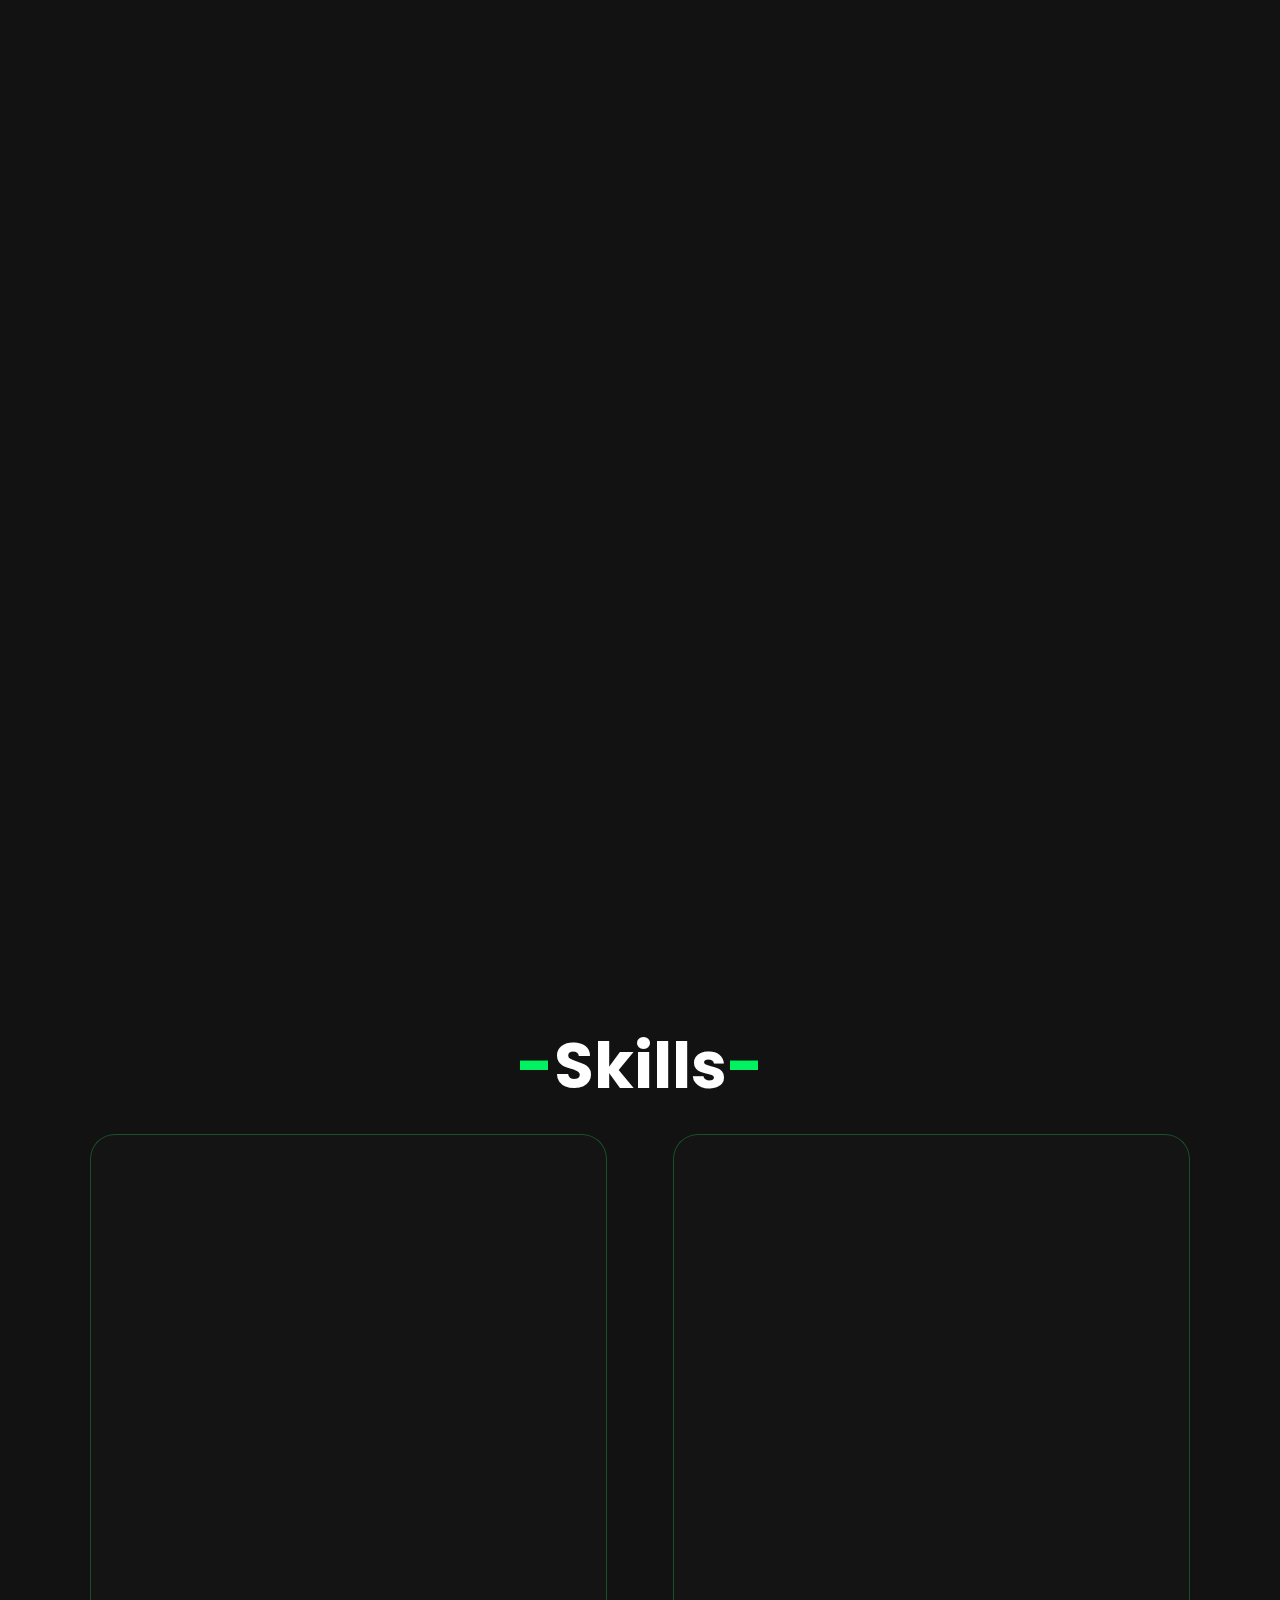
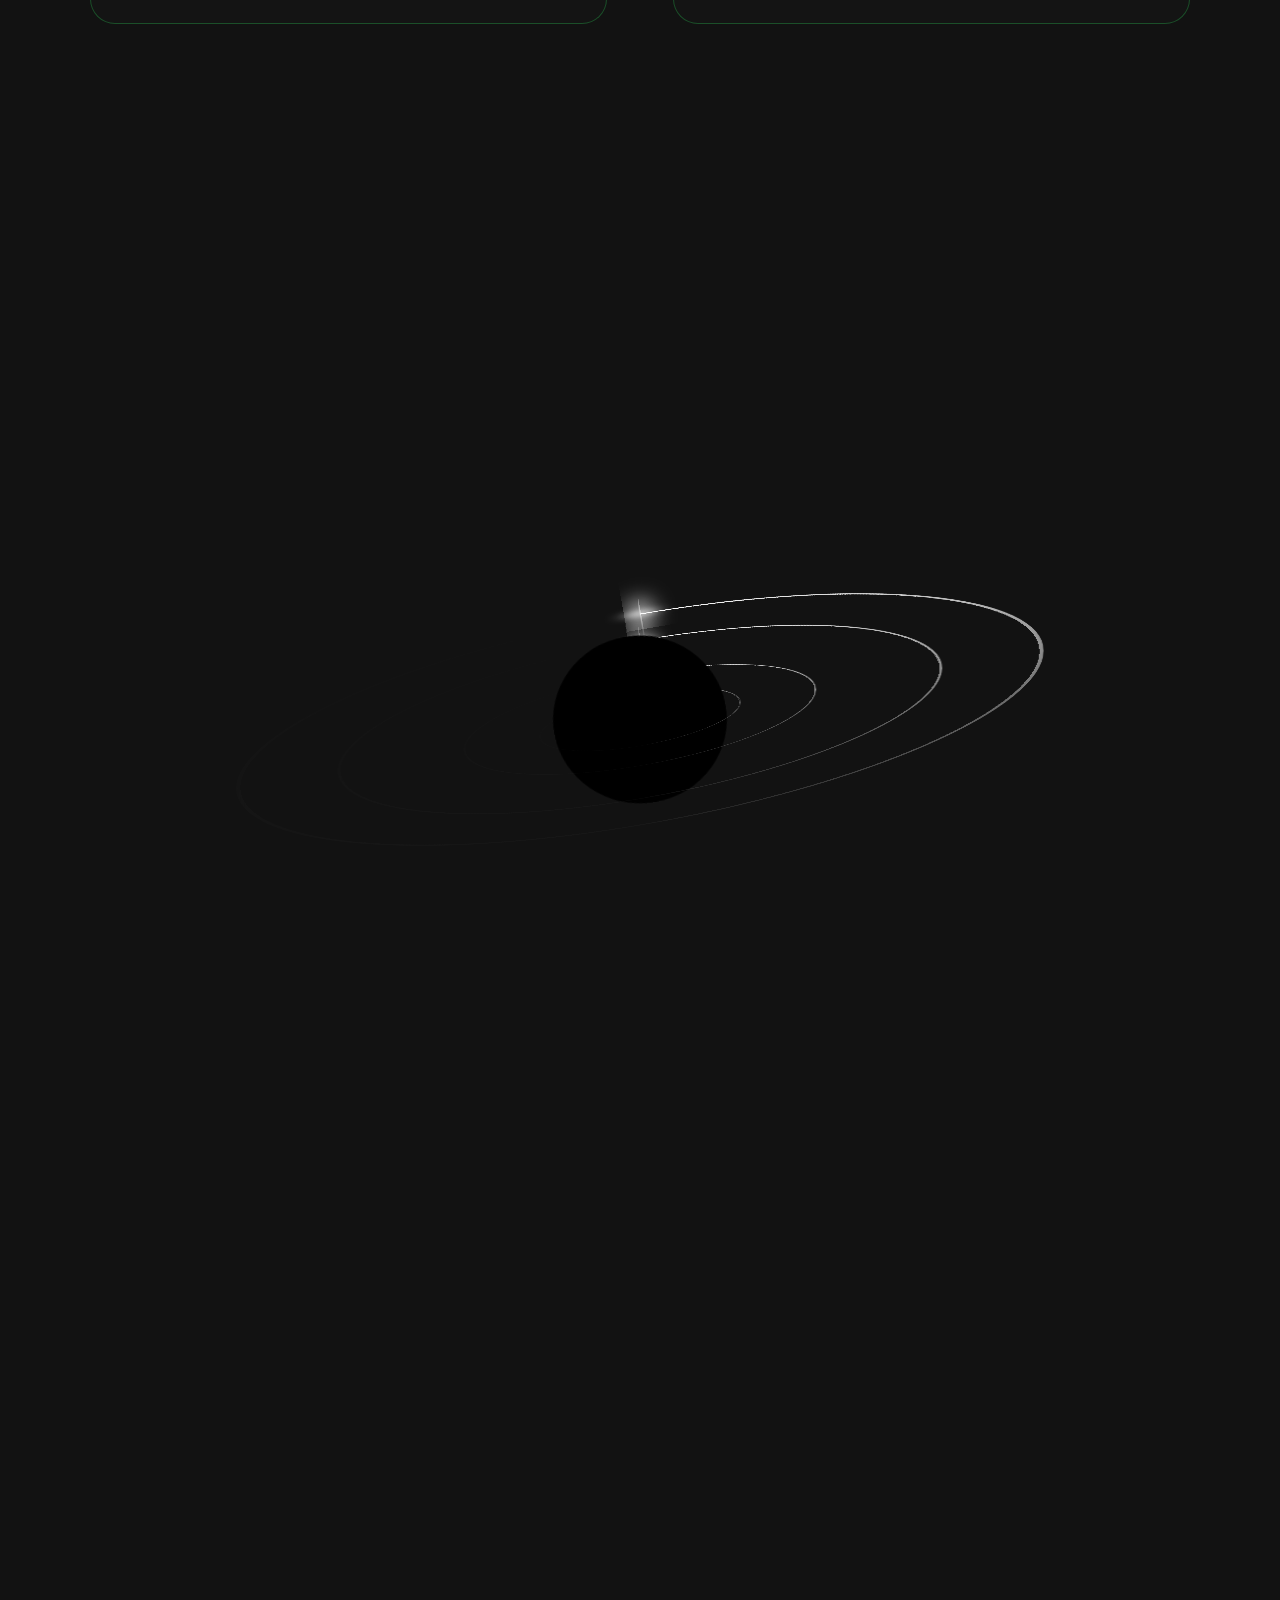
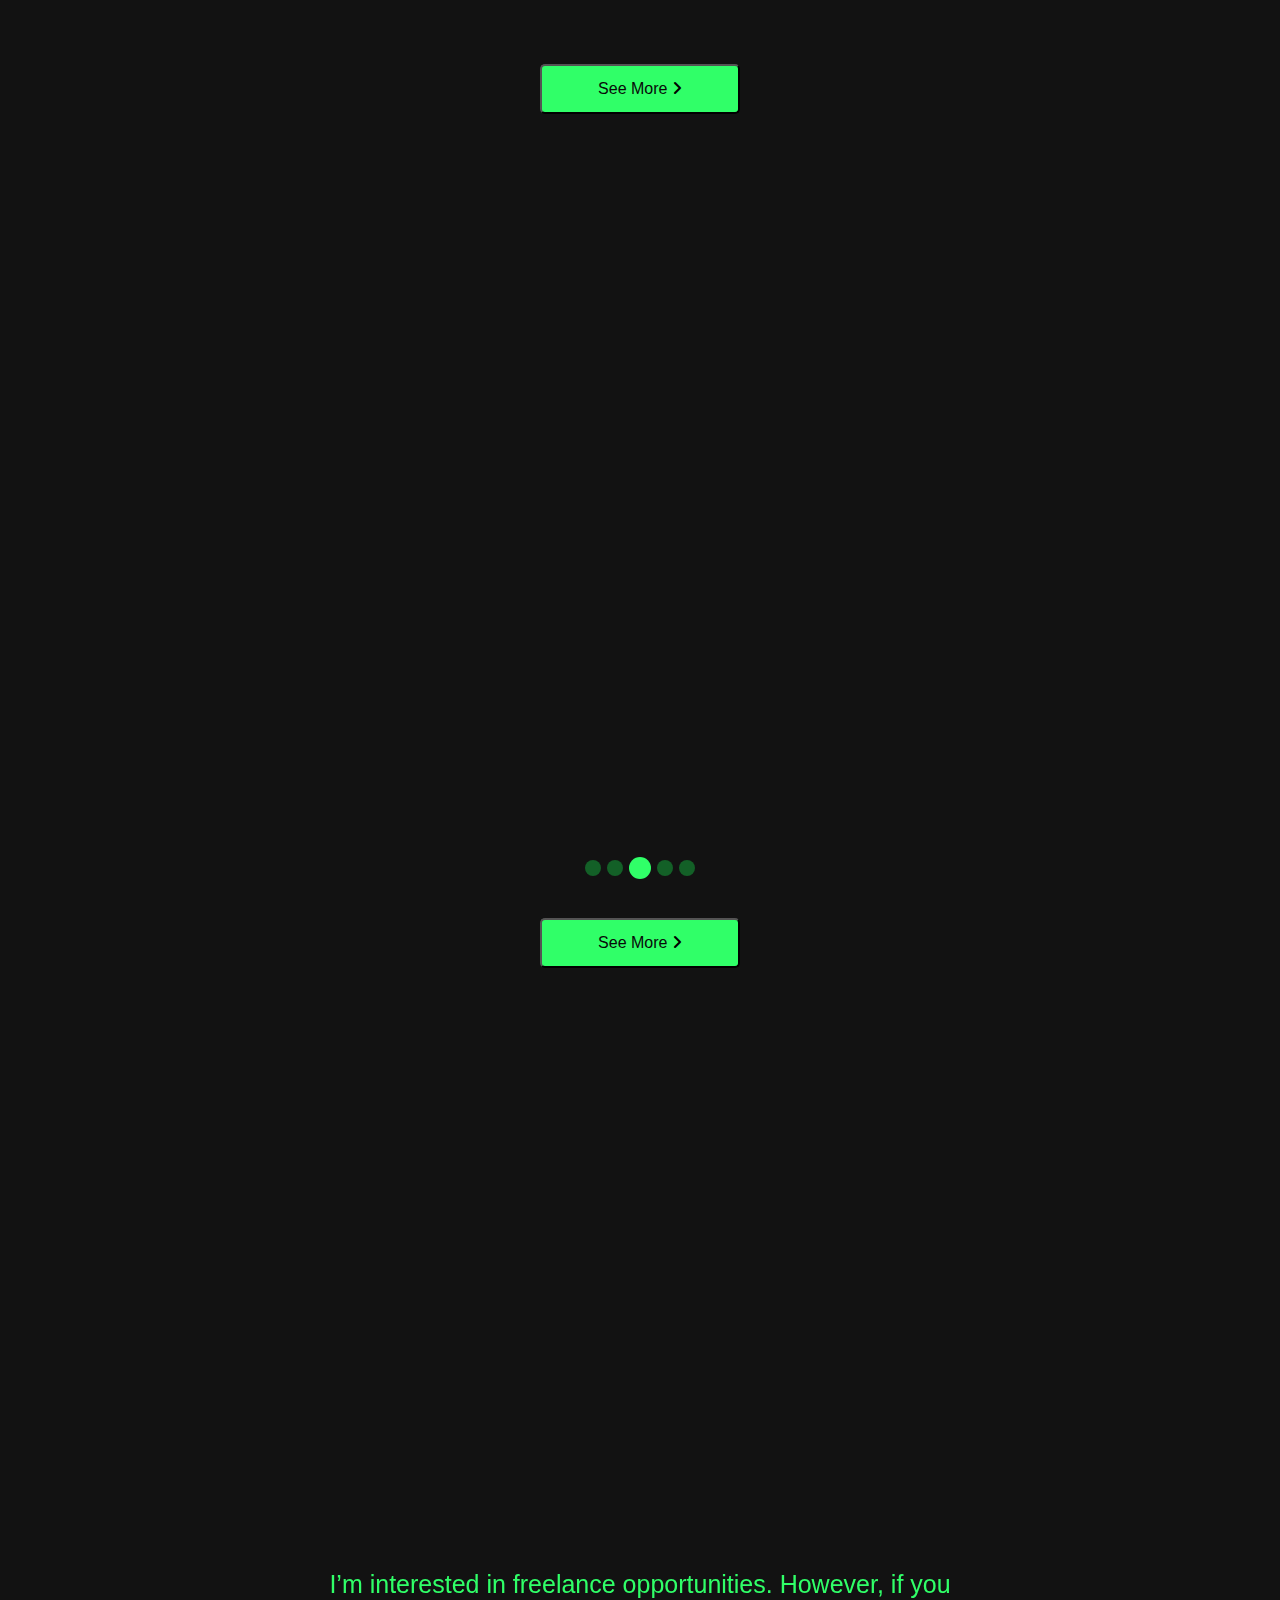
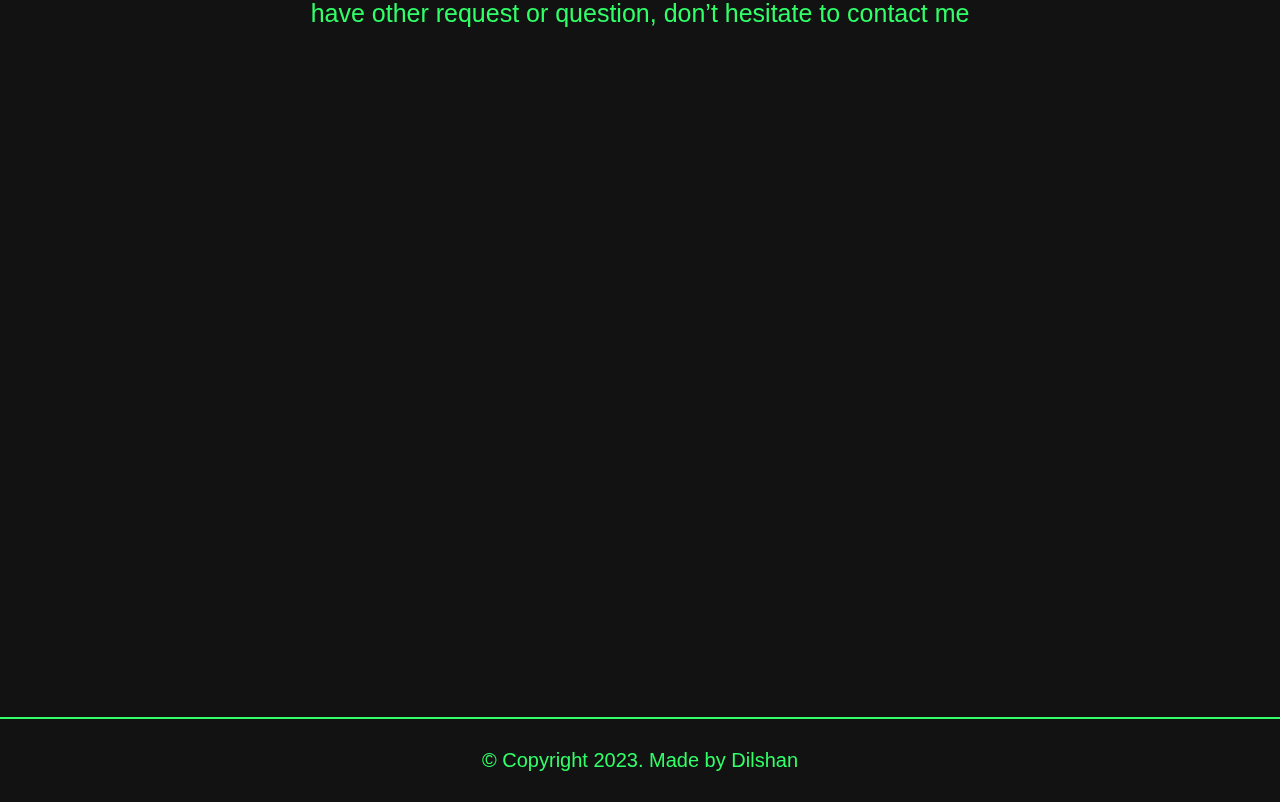
==== commit e885966d: "social media btns added" ====
--- a/index.html
+++ b/index.html
@@ -195,18 +195,41 @@
         <i class="fa-solid fa-bars"></i>
     </div>
 </header>
-<!-- <div class="social_medias">
-    <div class="vertical_line"></div>
-    <a href="https://www.facebook.com/dilshan.rangaka.52/"><i class="fa-brands fa-facebook-f"></i></a>
-    <a href="https://www.linkedin.com/in/dilshan-rangaka-854133227/"><i class="fa-brands fa-linkedin-in"></i></a>
-    <a href="https://twitter.com/DilshanRangaka"><i class="fa-brands fa-x-twitter"></i></a>
-    <a href="https://www.pinterest.com/tgdilshanrangaka2002/"><i class="fa-brands fa-pinterest-p"></i></a>
-    <a href="https://github.com/TGDRangaka"><i class="fa-brands fa-github"></i></a>
-    <a href="https://www.instagram.com/dilshan_rangaka/"><i class="fa-brands fa-instagram"></i></a>
-    <a href="https://discord.gg/xxkTmwqV"><i class="fa-brands fa-discord"></i></a>
-</div> -->
-
-<!-- <div id="home_space" class="space"></div> -->
+<div class="social_medias">
+    <ul>
+        <li class="glass_pane" style="--i:1">
+            <a href="https://www.facebook.com/dilshan.rangaka.52/">
+                <img src="assests/img/fb.png" alt="facebook">
+            </a>
+        </li>
+        <li class="glass_pane" style="--i:2">
+            <a href="https://www.linkedin.com/in/dilshan-rangaka-854133227/">
+                <img src="assests/img/linkedin.png" alt="linkedin">
+            </a>
+        </li>
+        <li class="glass_pane" style="--i:3">
+            <a href="https://twitter.com/DilshanRangaka">
+                <img src="assests/img/x.png" alt="x">
+            </a>
+        </li>
+        <li class="glass_pane" style="--i:4">
+            <a href="https://github.com/TGDRangaka">
+                <img src="assests/img/github.png" alt="github">
+            </a>
+        </li>
+        <li class="glass_pane" style="--i:5">
+            <a href="https://www.instagram.com/dilshan_rangaka/">
+                <img src="assests/img/instagram.png" alt="instagram">
+            </a>
+        </li>
+        </li>
+        <li class="glass_pane" style="--i:6">
+            <a href="https://www.instagram.com/dilshan_rangaka/">
+                <img src="assests/img/whatsapp.png" alt="whatsapp">
+            </a>
+        </li>
+    </ul>
+</div>
 
 <main id="home">
     <div class="letters">
@@ -217,13 +240,21 @@
         <div class="letter animate__animated">O</div>
         <div class="letter animate__animated">W</div>
     </div>
-    <div class="disort-bg"></div>
+    <div class="bg-image"></div>
     <section>
         <h1 class="hello">Hello</h1><div class="square"></div>
         <br>
         <div class="line"></div><h3 class="i-am">I'am Dilshan Rangaka</h3>
         <h4>Full-stack Developer</h4>
-        <button><i class="fa-solid fa-download"></i>Download CV</button>
+        <button class="download-cv"><i class="fa-solid fa-download"></i>Download CV</button>
+        <div class="btn-ani">
+            <div class="orbit" style="--orbit-width: 100%; --rotate-dur: 8s;">
+                <div class="orbit-ring"></div>
+                <div class="eclipse-glow"></div>
+                <div class="eclipse-glow"></div>
+                <div class="eclipse-glow"></div>
+            </div>
+        </div>
     </section>
 
     <div data-aos="fade-up" data-aos-duration="3000" class="hero_img_body"> 
@@ -236,7 +267,7 @@
 </main>
 
 <main id="aboutme">
-    <div class="aboutme-bg" data-aos="zoom-in-down"></div>
+    <div class="bg-image" data-aos="zoom-in-down"></div>
     <div class="title">
         <span>
             <div data-aos="zoom-in-right" data-aos-delay="100" class="title-line"></div>
@@ -304,7 +335,7 @@
             <div data-aos="zoom-in-left" data-aos-delay="100" class="title-line"></div>
         </span>
     </div>
-    <div class="resume-bg" data-aos="zoom-in-down">
+    <div class="bg-image" data-aos="zoom-in-down">
     </div>
 
     <section class="education glass_pane" data-aos="zoom-in-up" data-aos-delay="300">
@@ -387,7 +418,7 @@
 </main>
 
 <main id="myservices">
-    <div class="service-bg" data-aos="zoom-in-down"></div>
+    <div class="bg-image" data-aos="zoom-in-down"></div>
     <div class="title">
         <span>
             <div data-aos="zoom-in-right" data-aos-delay="100" class="title-line"></div>
@@ -477,7 +508,7 @@
         </span>
     </div>
 
-    <div class="project-bg" data-aos="zoom-in-down"></div>
+    <div class="bg-image" data-aos="zoom-in-down"></div>
 
     <section class="project_section">
 
@@ -488,7 +519,7 @@
                 <i class="fa-solid fa-display"></i>
             </div>
             <div class="project_body">
-                <h2>2023</h2>
+                <p>2023 <span>(1st Sem Final 2nd Place)</span></p>
                 <h1>Go Fish</h1>
                 <p>
                     Lorem ipsum dolor sit amet consectetur adipisicing elit. Eum quisquam at atque soluta vero vel perferendis consequuntur officiis ducimus cum dolor sed fugit ullam blanditiis, totam minima molestias voluptatibus quae.
@@ -513,7 +544,7 @@
                 <i class="fa-solid fa-display"></i>
             </div>
             <div class="project_body">
-                <h2>2022</h2>
+                <p>2022</p>
                 <h1>Calculator</h1>
                 <p>
                     Lorem ipsum dolor sit amet consectetur adipisicing elit. Eum quisquam at atque soluta vero vel perferendis consequuntur officiis ducimus cum dolor sed fugit ullam blanditiis, totam minima molestias voluptatibus quae.
@@ -536,7 +567,7 @@
                 <i class="fa-solid fa-display"></i>
             </div>
             <div class="project_body">
-                <h2>2023</h2>
+                <p>2023</p>
                 <h1>Snakes & Ladders Game</h1>
                 <p>
                     Lorem ipsum dolor sit amet consectetur adipisicing elit. Eum quisquam at atque soluta vero vel perferendis consequuntur officiis ducimus cum dolor sed fugit ullam blanditiis, totam minima molestias voluptatibus quae.
@@ -559,7 +590,7 @@
                 <i class="fa-solid fa-display"></i>
             </div>
             <div class="project_body">
-                <h2>2023</h2>
+                <p>2023</p>
                 <h1>Thogakade</h1>
                 <p>
                     Lorem ipsum dolor sit amet consectetur adipisicing elit. Eum quisquam at atque soluta vero vel perferendis consequuntur officiis ducimus cum dolor sed fugit ullam blanditiis, totam minima molestias voluptatibus quae.
@@ -591,7 +622,7 @@
         </span>
     </div>
 
-    <div class="assignment-bg" data-aos="zoom-in-down"></div>
+    <div class="bg-image" data-aos="zoom-in-down"></div>
 
     <section class="assignments">
         <a href="" data-aos="fade-left" data-aos-delay="300"><i class="fa-solid fa-angle-right fa-rotate-180"></i></a>
@@ -641,7 +672,7 @@
         </span>
     </div>
 
-    <div class="contactme-bg" data-aos="zoom-in-down"></div>
+    <div class="bg-image" data-aos="zoom-in-down"></div>
 
     <section  class="contact_container">
         <p>
@@ -705,6 +736,7 @@
         $(".i-am").css("animation", `bounceInLeft ${heroSectionAniDur}s linear .2s`);
         $("#home>section>h4").css("animation", `bounceInLeft ${heroSectionAniDur}s linear .4s`);
         $("#home>section>button").css("animation", `bounceInLeft ${heroSectionAniDur}s linear .4s`);
+        $(".btn-ani").css("animation", `zoomIn ${heroSectionAniDur - 0.5}s linear .5s`)
 
         $(".hero_img").css("animation", `bounceInUp 1s linear`);
         $(".hero_img_body").css("animation", `bounceIn 1s linear`);
--- a/assests/styles/home_page_style.css
+++ b/assests/styles/home_page_style.css
@@ -147,7 +147,7 @@
 }
 /* \\\\\\\\\\\\\\\\\\\\\\\\\\ preloader \\\\\\\\\\\\\\\\\\\\\\ */
 .preloader {
-    display: flex;
+    display: none;
     justify-content: center;
     align-items: center;
     width: 100vw;
@@ -396,70 +396,101 @@
 .social_medias {
     display: flex;
     position: fixed;
-    top: var(--header-height);
-    left: 2.5vw;
+    top: 20%;
+    width: 6.5vw;
+    /* left: 2.5vw; */
+    margin: auto;
     flex-direction: column;
     align-items: center;
     z-index: 100;
-}
-
-.social_medias>a>i {
-    margin-top: 15px;
-    font-size: 2vw;
-}
-.social_medias>a:nth-child(2)>i {
-    animation: rotate 4s ease-in-out 0.0s infinite;
-}
-.social_medias>a:nth-child(3)>i {
-    animation: rotate 4s  ease-in-out 0.15s infinite;
-}
-.social_medias>a:nth-child(4)>i {
-    animation: rotate 4s  ease-in-out 0.3s infinite;
-}
-.social_medias>a:nth-child(5)>i {
-    animation: rotate 4s  ease-in-out 0.45s infinite;
-}
-.social_medias>a:nth-child(6)>i {
-    animation: rotate 4s  ease-in-out 0.6s infinite;
-}
-.social_medias>a:nth-child(7)>i {
-    animation: rotate 4s  ease-in-out 0.75s infinite;
-}
-.social_medias>a:nth-child(8)>i {
-    animation: rotate 4s  ease-in-out 0.9s infinite;
-}
-
-@keyframes rotate {
-    0% {
-        transform: rotateZ(0deg);
-    }
-
-    25% {
-        text-shadow:
-        -5px -5px 8px #306eff,
-        5px 5px 8px #ff3030;
-    }
-
-    75% {
-        text-shadow: 
-        5px 5px 8px #306eff,
-        -5px -5px 8px #ff3030;
-    }
-
-    100% {
-        transform: rotateY(360deg);
-    }
-}
-
-.social_medias>a>i:hover {
-    color: #30FF68;
-    text-shadow: 0 0 5px #30FF68;
-}
-
-.vertical_line {
-    width: 0;
-    height: 8vw;
-    border: 1px solid #30FF68;
+    /* border: 1px solid rgb(100, 255, 79); */
+    padding-block: 30px;
+    border-radius: 0 25px 25px 0;
+    /* background-color: #242323; */
+}
+
+.social_medias ul {
+    display: flex;
+    position: relative;
+    flex-direction: column;
+    gap: 30px;
+}
+
+.social_medias li {
+    display: block;
+    position: relative;
+    width: 3.5vw;
+    aspect-ratio: 1;
+    display: flex;
+    justify-content: center;
+    align-items: center;
+    border-radius: 15px;
+    overflow: hidden;
+}
+
+.social_medias li::before {
+    content: "";
+    position: absolute;
+    width: 20%;
+    aspect-ratio: 1;
+    background-color: #00f260;
+    border-radius: 50%;
+    top: -1vw;
+    right: -1vw;
+    transition: .6s ease-in-out;
+    box-shadow: 0 0 0 5px #242323,
+                0 0 0 6px #00f260;
+}
+
+.social_medias li::after {
+    content: "";
+    position: absolute;
+    width: 200%;
+    height: 70%;
+    transform: rotate(-45deg) translateY(-4vw);
+    background: linear-gradient(to top,
+    rgba(255, 255, 255, 0) 0%,
+     rgba(255, 255, 255, 0.5) 50%,
+       rgba(255, 255, 255, 0.3) 90%,
+       rgba(255, 255, 255, 0) 100%);
+    transition: .4s;
+}
+
+@keyframes glass-shine-animation{
+    from{
+        transform: rotate(-45deg) translateY(-4vw);
+    }
+    to {
+        transform: rotate(-45deg) translateY(4vw);
+    }
+}
+
+.social_medias li:hover::after {
+    transform: rotate(-45deg) translateY(4vw);
+}
+
+.social_medias li:hover::before {
+    transform: scale(17);
+}
+
+.social_medias a{
+    cursor: pointer;
+    position: relative;
+    display: flex;
+    width: 130%;
+    height: 130%;
+    justify-content: center;
+    align-items: center;
+    cursor: pointer;
+    text-decoration: none;
+    transition: .6s;
+}
+
+.social_medias a:hover{
+    filter: drop-shadow(0 0 1px black)
+    drop-shadow(0 0 2px black)
+    drop-shadow(0 0 3px black);
+    animation: wobble 1s ease-in-out;
 }
 
 /*\\\\\\\\\\\\\\\\\\\\\\\\\\\\\\\\\\\\\\\\home\\\\\\\\\\\\\\\\\\\\\\\\\\\\\\\\\\\\\\\\*/
@@ -473,15 +504,18 @@
     overflow: hidden;
 }
 
-.disort-bg{
-    width: 100vw;
+.bg-image{
+    width: 100%;
     height: 100%;
     position: absolute;
+    top: 0;
+    left: 0;
+    background-size: cover;
+    background-position: center;
+}
+
+#home .bg-image{
     background-image: url("/assests/img/disort_effect.jpg");
-    background-size: 103vw;
-    background-position: center;
-    top: 0;
-    right: 0;
     mix-blend-mode: color-dodge;
     animation: float 5s ease-in-out infinite;
 }
@@ -535,9 +569,9 @@
     color: #30FF68;
 }
 
-#home>section>button {
+.download-cv {
     color: #080A08;
-    background-color: #30FF68;
+    background-color: rgb(48, 255, 104);
     border-radius: 5px;
     width: 14vw;
     aspect-ratio: 4/1;
@@ -547,22 +581,38 @@
     align-items: center;
     font-family: 'Roboto', sans-serif;
     font-size: 22px;
-}
-
-#home>section>button:hover {
+    z-index: 5;
+}
+
+.download-cv:hover {
     color: #080A08;
     background-color: white;
 }
 
-#home>section>button:hover section{
+.download-cv:hover section{
     color: black;
 }
 
-#home>section>button>i {
+.download-cv>i {
     color: #1f1f1f;
     margin-right: 10px;
 }
 
+#home>section> .btn-ani{
+    position: absolute;
+    left: 11vw;
+    width: 7vw;
+    transform: rotateX(70deg) rotateY(-25deg);
+}
+.btn-ani .orbit .orbit-ring{
+    background: conic-gradient(
+      from 0deg,
+      rgb(48, 255, 104),
+      rgba(48, 255, 104, 0.02),
+      rgba(0, 0, 0, 0)
+    );
+    -webkit-mask: radial-gradient(circle at center, transparent 65%, white 65%);
+}
 .hero_img_body {
     width:50vw;
     aspect-ratio: 5/4;
@@ -688,15 +738,8 @@
 #aboutme {
 }
 
-.aboutme-bg {
-    position: absolute;
-    top: 0;
-    left: 0;
-    width: 100%;
-    height: 100%;
+#aboutme .bg-image {
     background-image: url('/assests/img/aboutme_bg2.jpg');
-    background-size: cover;
-    background-position: center;
     filter: opacity(50%);
 }
 
@@ -882,15 +925,8 @@
     --resume-point-width: 30px;
 }
 
-.resume-bg {
-    position: absolute;
-    top: 0;
-    left: 0;
-    width: 100%;
-    height: 100%;
+#resume .bg-image {
     filter: opacity(40%);
-    background-size: cover;
-    background-position: center;
     background-image: url('/assests/img/resume_bg2.jpg');
 }
 
@@ -1043,15 +1079,8 @@
 }
 /* \\\\\\\\\\\\\\\\\\\\\\\\\\\\\\\\\\\\\\\\\\ My services \\\\\\\\\\\\\\\\\\\ */
 
-.service-bg {
-    position: absolute;
-    top: 0;
-    left: 0;
-    width: 100%;
-    height: 100%;
+#myservices .bg-image {
     background-image: url('/assests/img/service_bg.jpg');
-    background-size: cover;
-    background-position: center;
     filter: opacity(40%);
 }
 
@@ -1126,7 +1155,7 @@
     width: 80%;
     height: 50%;
     transform-style: preserve-3d;
-    transform: rotateX(80deg) rotateY(-10deg);
+    transform: rotateX(75deg) rotateY(-10deg);
 }
 
 
@@ -1233,14 +1262,7 @@
 
 
 
-.project-bg {
-    position: absolute;
-    top: 0;
-    left: 0;
-    width: 100%;
-    height: 100%;
-    background-size: cover;
-    background-position: top;
+#projects .bg-image {
     filter: opacity(40%);
     background-image: url('/assests/img/project_bg2.jpg');
 }
@@ -1294,10 +1316,15 @@
     z-index: 2;
 }
 
-.project_body h2 {
+.project_body p:first-child {
     margin: 0;
     color: #30FF68;
     font-family: 'Poppins', sans-serif;
+    font-weight: 600;
+}
+
+.project_body p:first-child span{
+    font-weight: 300;
 }
 
 .project_body h1 {
@@ -1398,16 +1425,11 @@
 }
 
 /* \\\\\\\\\\\\\\\\\\\\\\\\\\\\\\\\ my assignments \\\\\\\\\\\\\ */
-.assignment-bg {
-    position: absolute;
-    top: 0;
-    left: 0;
-    width: 100%;
-    height: 100%;
+#assignments .bg-image {
     background-image: url('/assests/img/assignment_bg.jpg');
-    background-size: cover;
     filter: opacity(50%);
 }
+
 .assignments {
     display: flex;
     align-items: center;
@@ -1529,16 +1551,11 @@
 
 /* \\\\\\\\\\\\\\\\\\\\\\\\\\\\\\\\ contact me \\\\\\\\\\\\\\\\\\\\\\ */
 
-.contactme-bg{
-    position: absolute;
-    top: 0;
-    left: 0;
-    width: 100%;
-    height: 100%;
+#contactme .bg-image{
     background-image: url('/assests/img/contactme_bg.jpg');
-    background-size: 120vw;
     filter: opacity(50%);
 }
+
 .contact_container {
     display: flex;
     flex-direction: column;
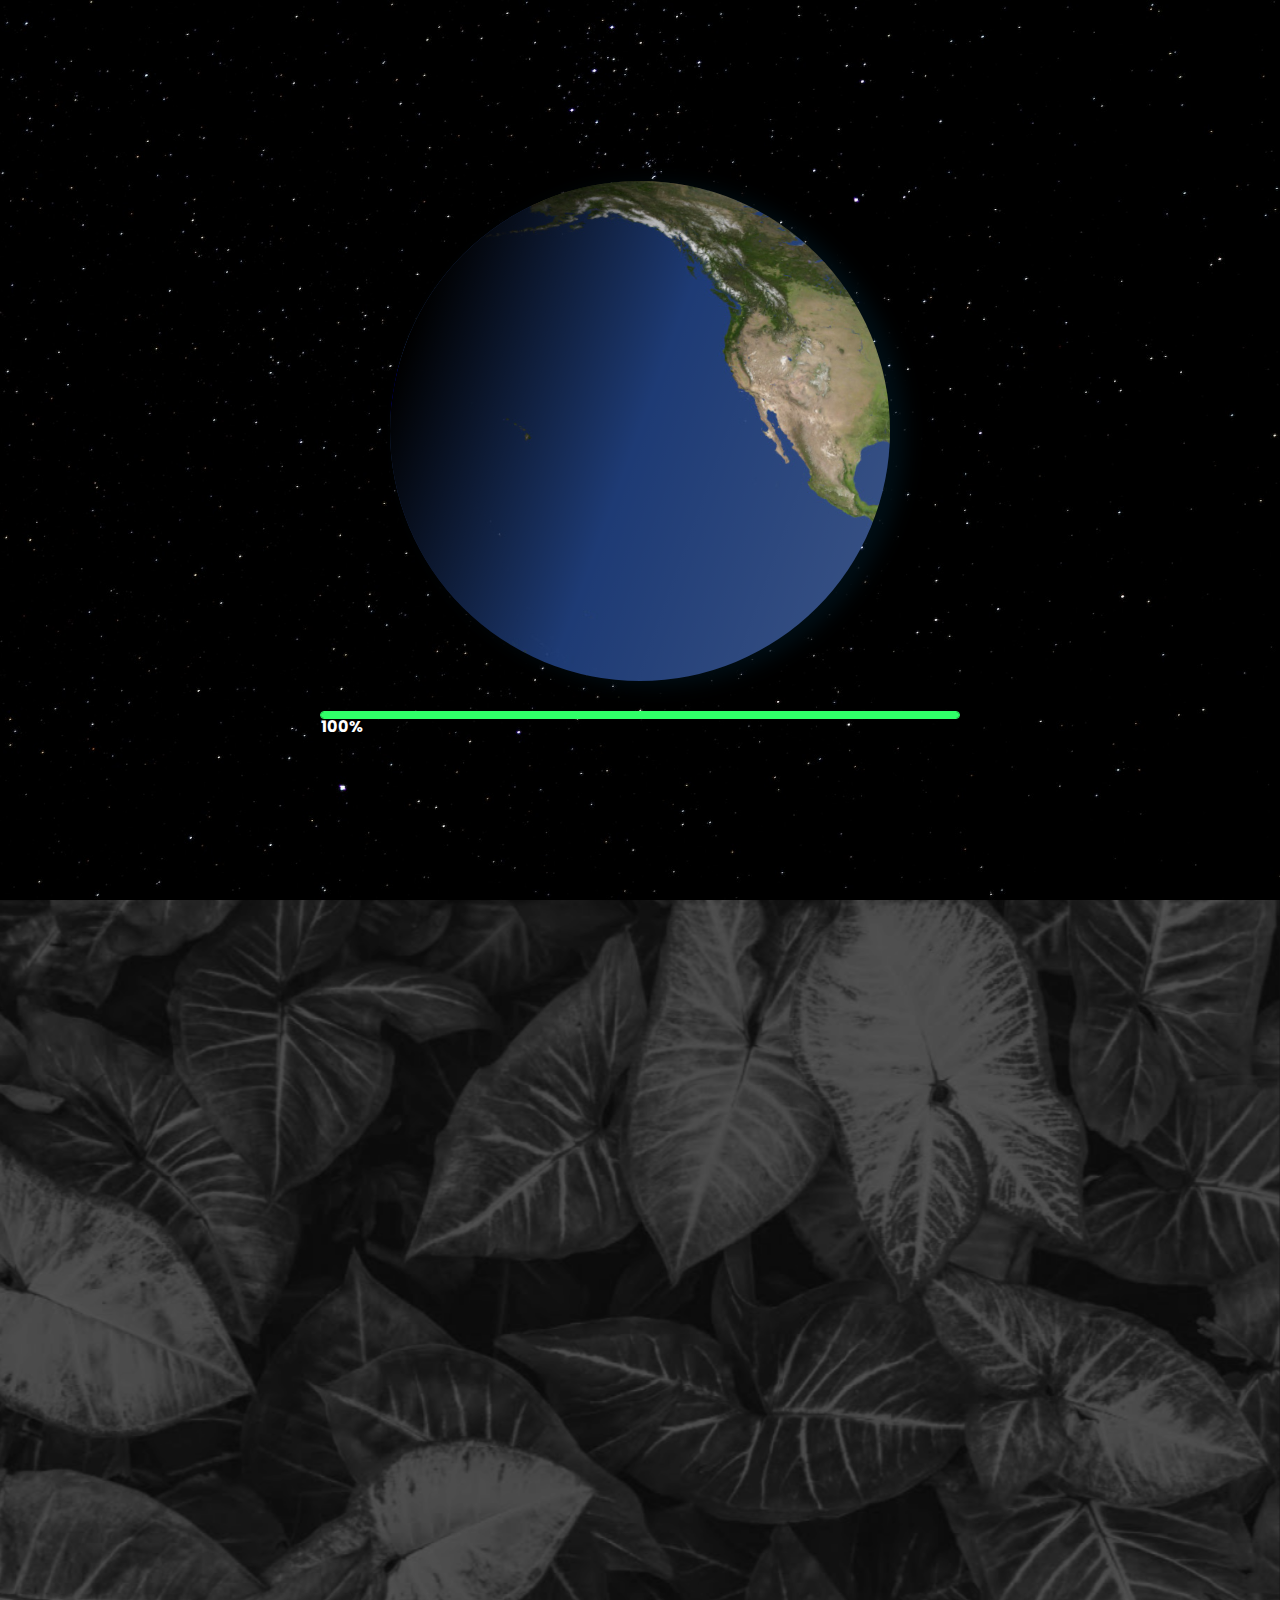
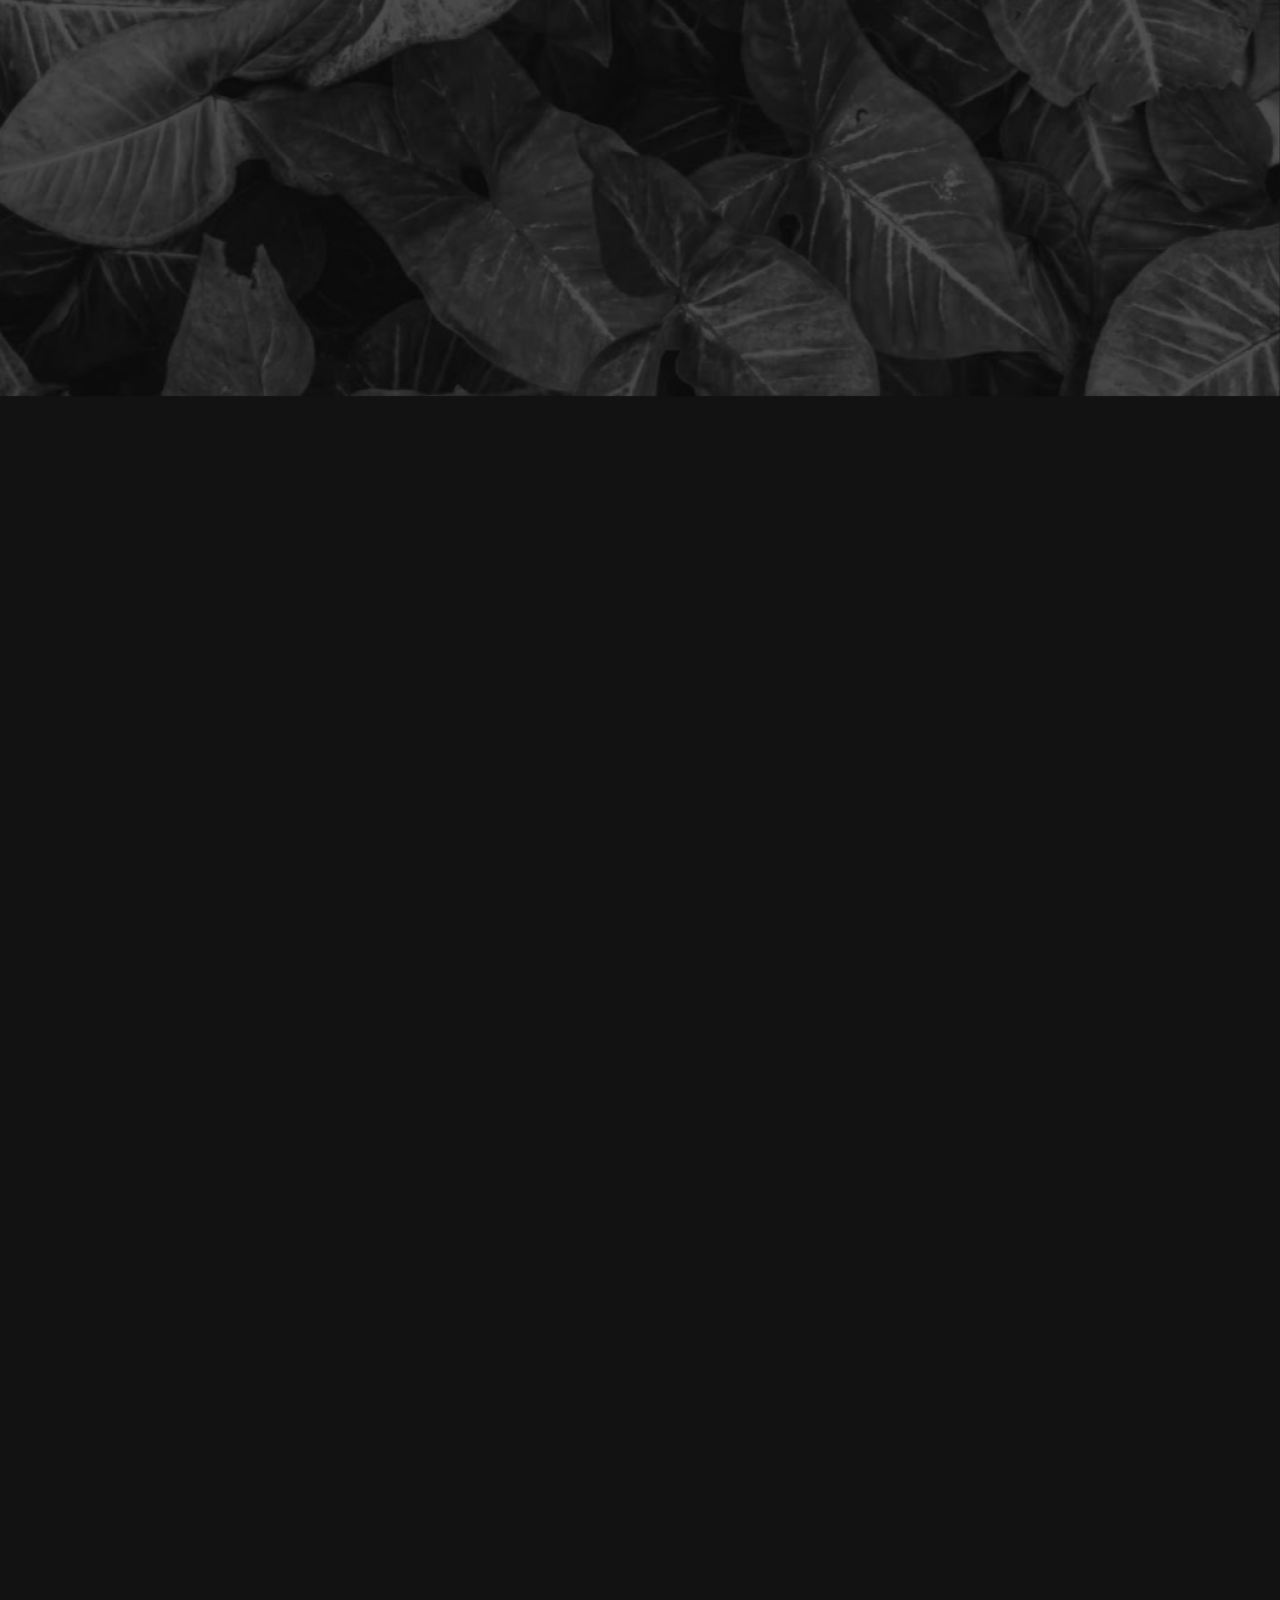
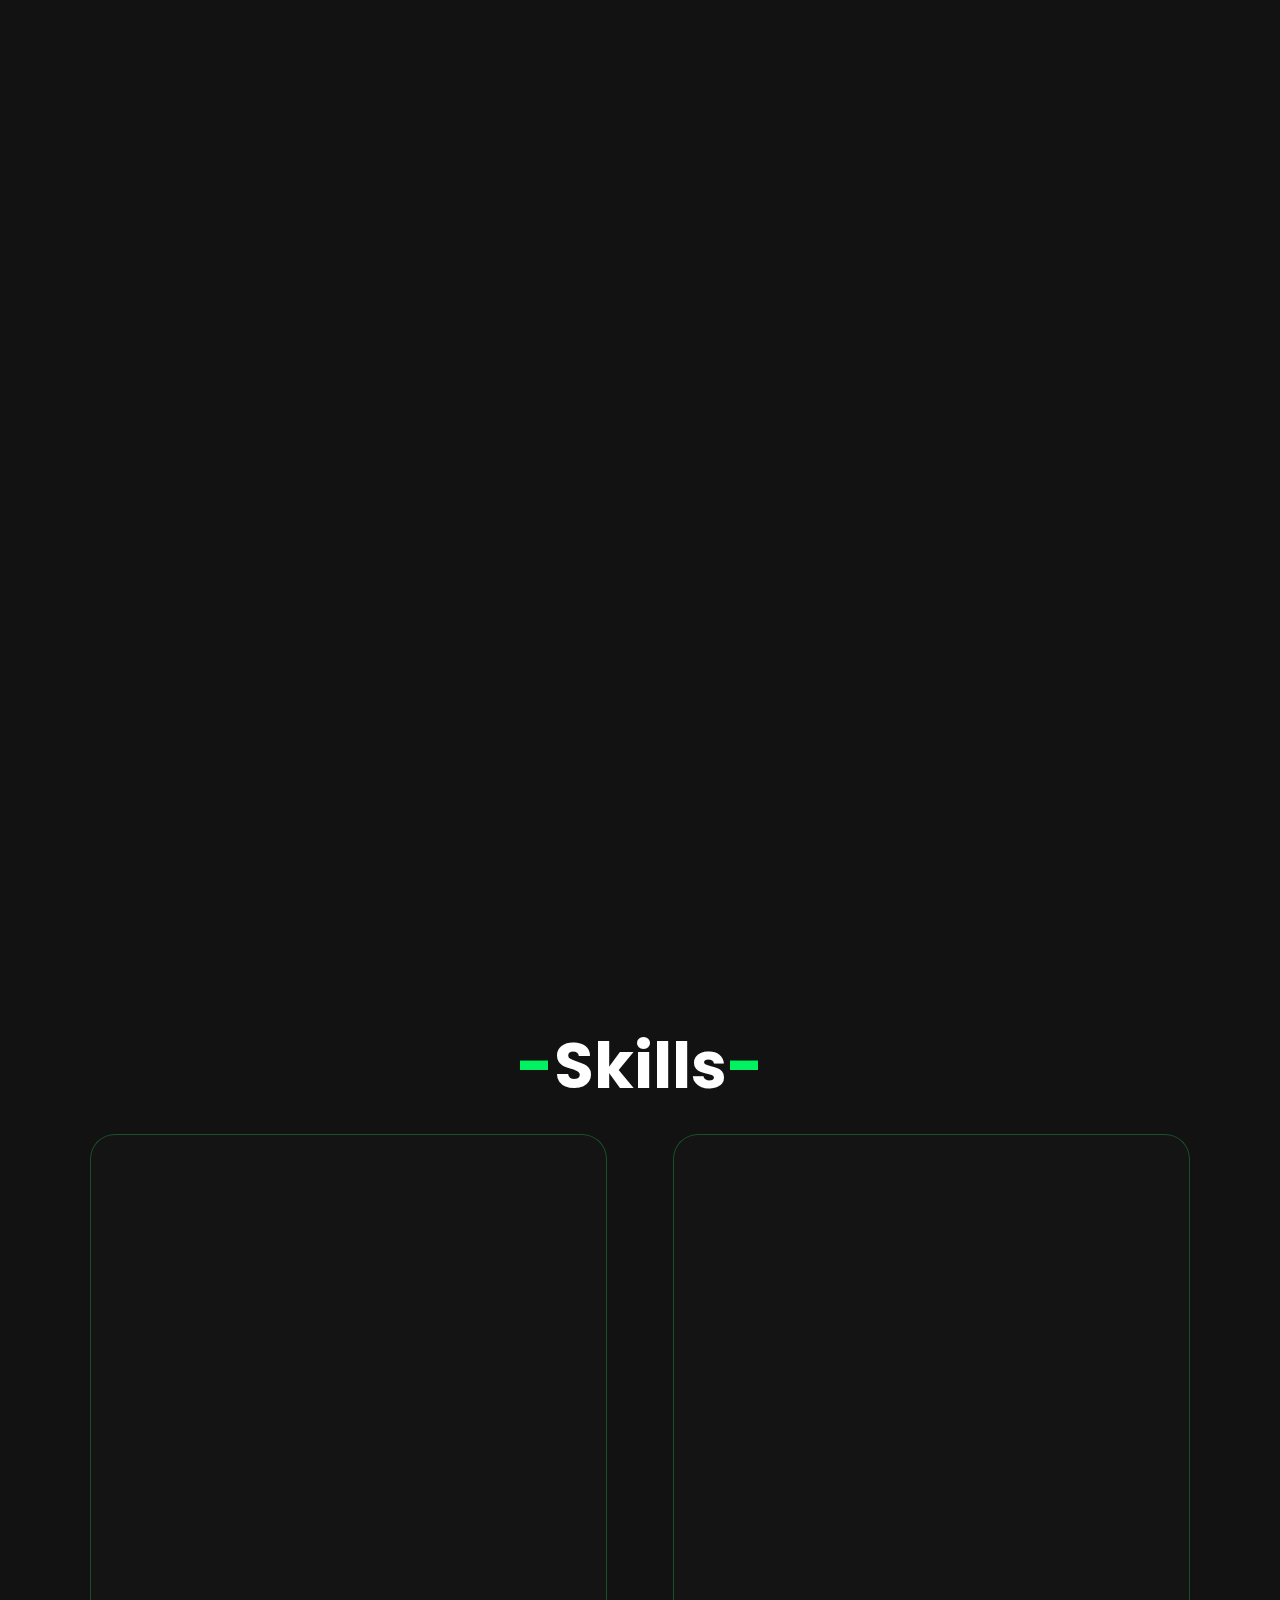
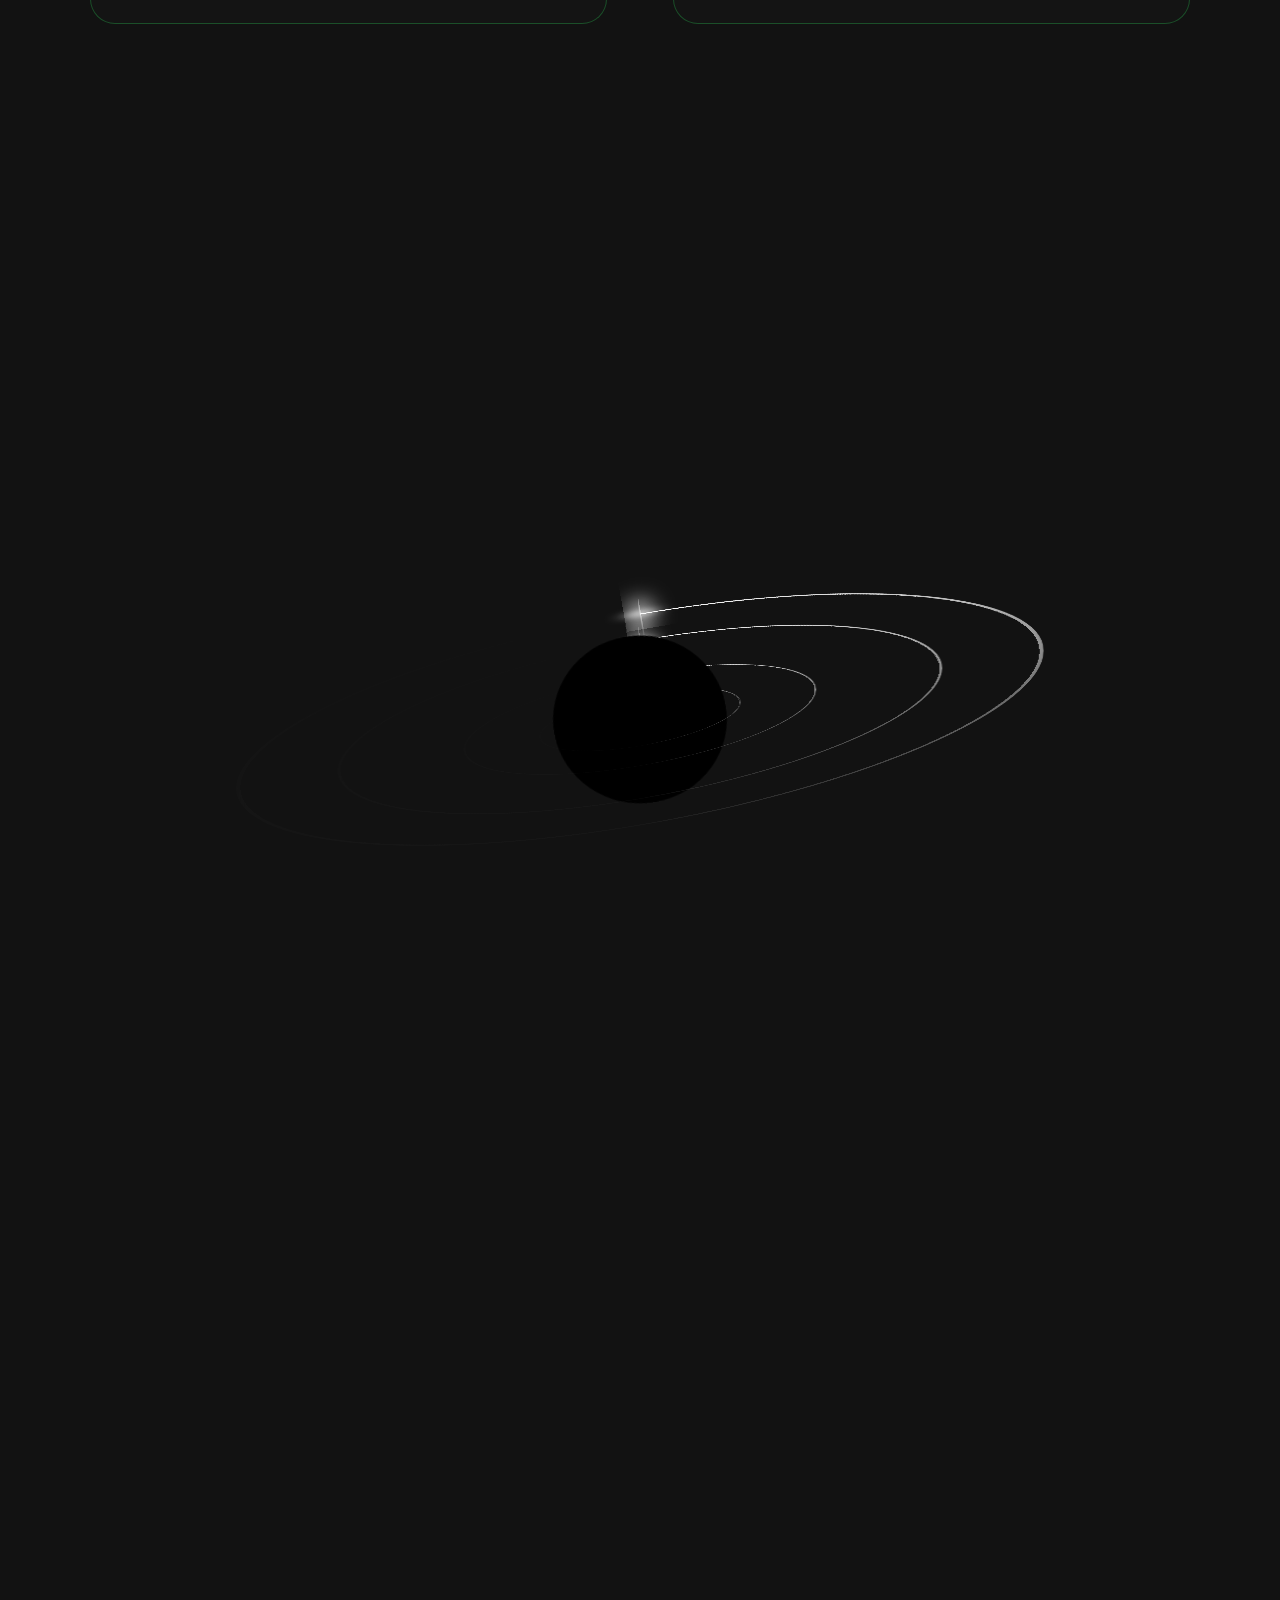
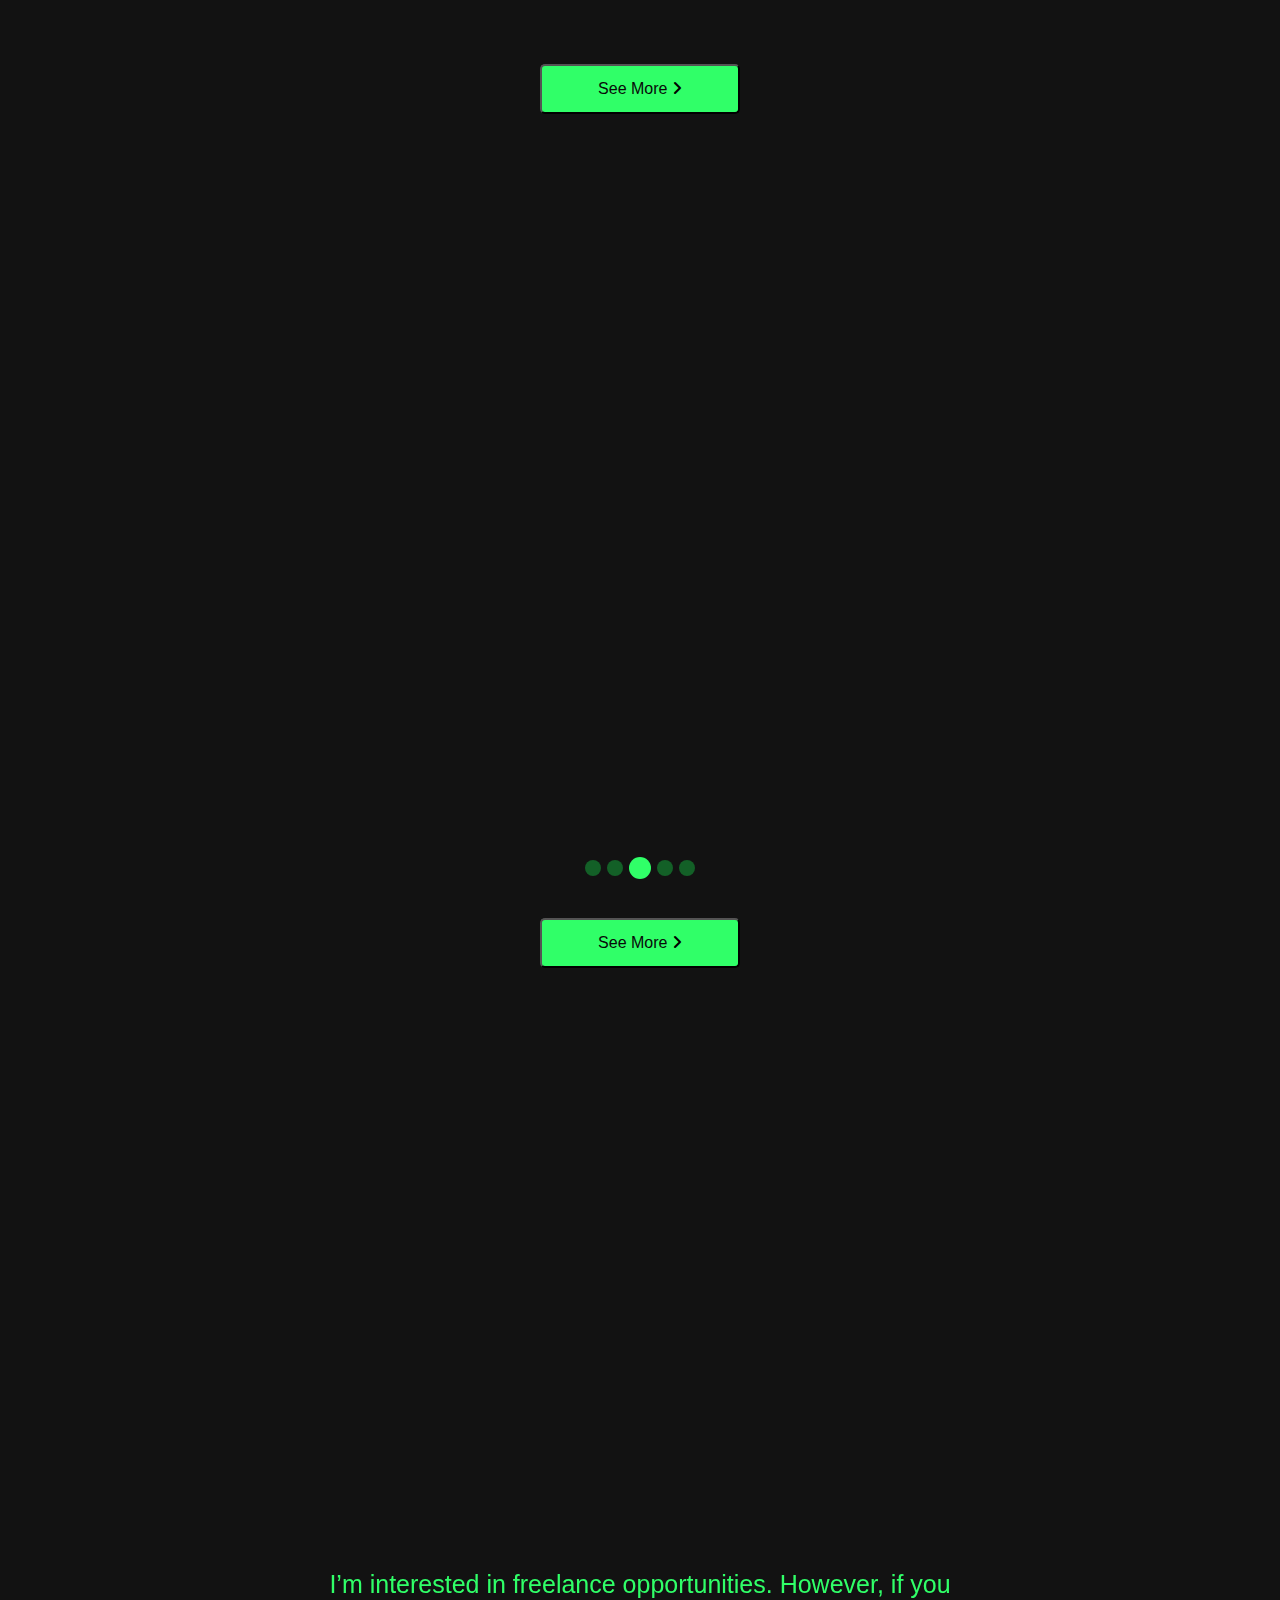
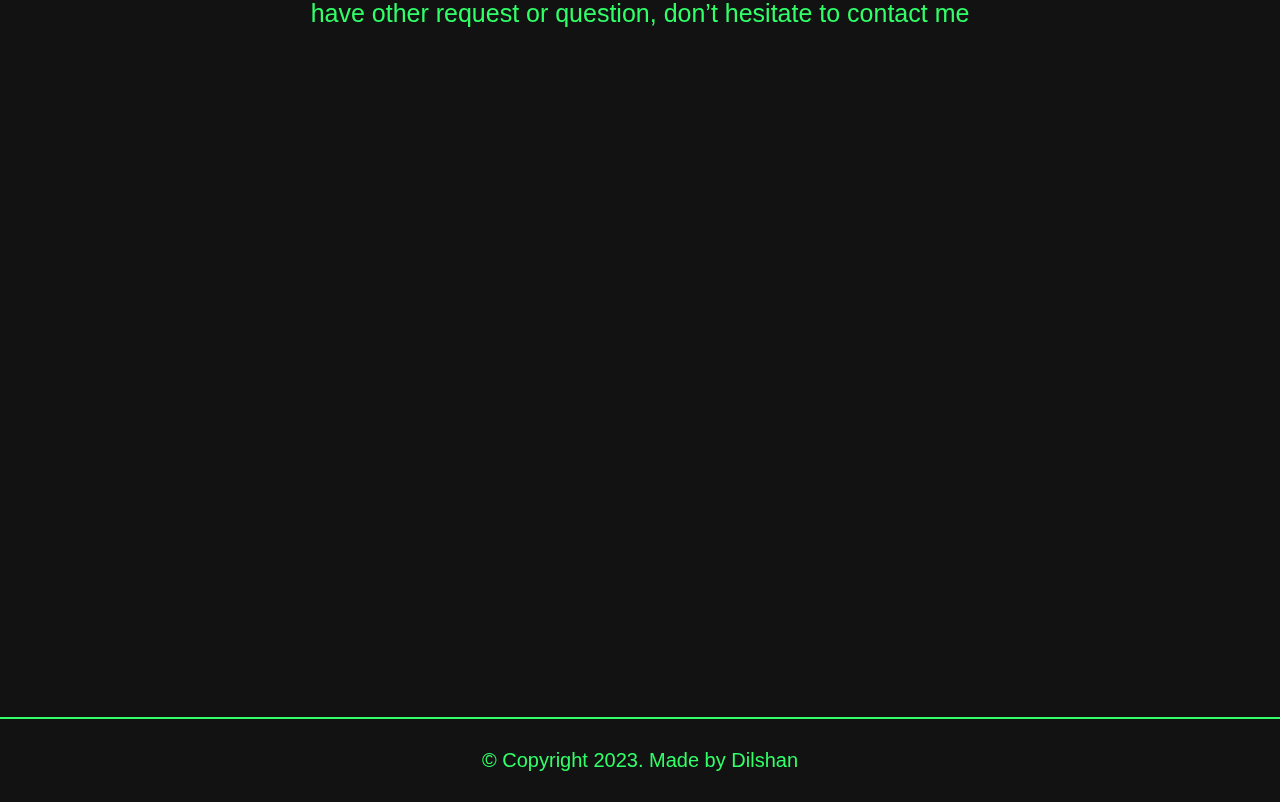
==== commit d0253edb: "preloader changed" ====
--- a/index.html
+++ b/index.html
@@ -32,147 +32,9 @@
 
     <div class="bg"></div>
 
-<section class="preloader">
-    <canvas></canvas>
-    <div>
-        <div class="preloader_grid">
-            <div class="box"></div>
-            <div class="box"></div>
-            <div class="box"></div>
-            <div class="box"></div>
-            <div></div>
-            
-            <div></div>
-            <div class="box"></div>
-            <div class="box"></div>
-            <div class="box"></div>
-            <div></div>
-            <!-- 10 -->
-            <div class="box"></div>
-            <div></div>
-            <div></div>
-            <div></div>
-            <div></div>
-            
-            <div class="box"></div>
-            <div class="box"></div>
-            <div class="box"></div>
-            <div></div>
-            <div class="box"></div>
-            <!-- 20 -->
-            <div></div>
-            <div></div>
-            <div></div>
-            <div class="box"></div>
-            <div></div>
-            
-            <div></div>
-            <div class="box"></div>
-            <div></div>
-            <div></div>
-            <div class="box"></div>
-            <!-- 30 -->
-            <div></div>
-            <div></div>
-            <div></div>
-            <div class="box"></div>
-            <div></div>
-            
-            <div></div>
-            <div></div>
-            <div class="box"></div>
-            <div class="box"></div>
-            <div></div>
-            <!-- 40 -->
-            <div></div>
-            <div></div>
-            <div class="box"></div>
-            <div></div>
-            <div></div>
-            
-            <div class="box"></div>
-            <div></div>
-            <div></div>
-            <div class="box"></div>
-            <div></div>
-            <!-- 50 -->
-            <div></div>
-            <div></div>
-            <div class="box"></div>
-            <div class="box"></div>
-            <div class="box"></div>
-            
-            <div class="box"></div>
-            <div class="box"></div>
-            <div class="box"></div>
-            <div></div>
-            <div></div>
-            <!-- 60 -->
-            <div></div>
-            <div class="box"></div>
-            <div></div>
-            <div></div>
-            <div class="box"></div>
-            
-            <div></div>
-            <div></div>
-            <div class="box"></div>
-            <div></div>
-            <div></div>
-            <!-- 70 -->
-            <div></div>
-            <div class="box"></div>
-            <div></div>
-            <div></div>
-            <div></div>
-            
-            <div class="box"></div>
-            <div class="box"></div>
-            <div></div>
-            <div></div>
-            <div></div>
-            <!-- 80 -->
-            <div class="box"></div>
-            <div></div>
-            <div></div>
-            <div class="box"></div>
-            <div></div>
-            
-            <div></div>
-            <div class="box"></div>
-            <div></div>
-            <div></div>
-            <div></div>
-            <!-- 90 -->
-            <div class="box"></div>
-            <div></div>
-            <div></div>
-            <div></div>
-            <div class="box"></div>
-            
-            <div class="box"></div>
-            <div class="box"></div>
-            <div class="box"></div>
-            <div class="box"></div>
-            <div></div>
-            <!-- 100 -->
-            <div></div>
-            <div class="box"></div>
-            <div class="box"></div>
-            <div class="box"></div>
-            <div></div>
-            
-            <div class="box"></div>
-            <div class="box"></div>
-            <div class="box"></div>
-            <div></div>
-            <div class="box"></div>
-            <!-- 110 -->
-            <div></div>
-            <div></div>
-            <div></div>
-            <div class="box"></div>
-        </div>
+<section class="preloader bg-image">
+    <div class="preloader-body">
+        <div class="preloader-content"></div>
         <div class="loading">
             <div class="line"></div>
             <h4 class="loading-percentage">00%</h4>
@@ -711,12 +573,13 @@
     <p>© Copyright 2023. Made by Dilshan</p>
 </footer>
 
-    <script src="https://ajax.googleapis.com/ajax/libs/jquery/3.7.1/jquery.min.js"></script>
-    <script src="https://unpkg.com/aos@2.3.1/dist/aos.js"></script>
-    <script>
-        AOS.init();
-    </script>
-    <script>
+<script src="https://ajax.googleapis.com/ajax/libs/jquery/3.7.1/jquery.min.js"></script>
+<script src="https://unpkg.com/aos@2.3.1/dist/aos.js"></script>
+<script>
+    AOS.init();
+</script>
+<script>
+
     const closePreloader = () => {
         $(".preloader").eq(0).css("top", "-100vh");
 
@@ -724,11 +587,6 @@
         let heroSectionAniDur = 1;
 
         $(".letter").css("animation", `heartBeat ${letterAniDur}s linear`);
-        // $(".letters>div").eq(1).css("animation", `heartBeat ${letterAniDur}s linear`);
-        // $(".letters>div").eq(2).css("animation", `heartBeat ${letterAniDur}s linear`);
-        // $(".letters>div").eq(3).css("animation", `heartBeat ${letterAniDur}s linear`);
-        // $(".letters>div").eq(4).css("animation", `heartBeat ${letterAniDur}s linear`);
-        // $(".letters>div").eq(5).css("animation", `heartBeat ${letterAniDur}s linear`);
 
         $(".hello").css("animation", `flipInY ${heroSectionAniDur}s linear`);
         $(".square").css("animation", `bounceInLeft ${heroSectionAniDur}s linear`);
@@ -740,6 +598,8 @@
 
         $(".hero_img").css("animation", `bounceInUp 1s linear`);
         $(".hero_img_body").css("animation", `bounceIn 1s linear`);
+
+        $(".social_medias li").css("animation", `zoomIn .6s`);
     }
         
     function updateProgress() {
@@ -758,101 +618,7 @@
     window.addEventListener('load', function() {
         updateProgress();
     });
-    
     document.addEventListener('readystatechange', updateProgress);
-
-    const canvas = document.getElementsByTagName("canvas")[0];
-    const ctx = canvas.getContext('2d');
-    canvas.width = window.innerWidth;
-    canvas.height = window.innerHeight;
-
-    let gradient = ctx.createLinearGradient(0, 0, canvas.width, canvas.height);
-    gradient.addColorStop(0, 'red');
-    gradient.addColorStop(0.2, 'yellow');
-    gradient.addColorStop(0.4, '#30FF68');
-    gradient.addColorStop(0.6, 'cyan');
-    gradient.addColorStop(0.8, 'blue');
-    gradient.addColorStop(1, 'magenta');
-
-    class Symbol{
-        constructor(x, y, fontSize,canvasHeight){
-            this.characters = 'アァカサタナハマヤャラワガザダバパイィキシチニヒミリヰギジヂビピウゥクスツヌフムユュルグズブヅプエェケセテネヘメレヱゲゼデベペオォコソトノホモヨョロヲゴゾドボポヴッン0123456789ABCDEFGHIJKLMNOPQRSTUVWXYZ';
-            // this.characters = '🏴‍☠️';
-            this.x = x;
-            this.y = y;
-            this.fontSize= fontSize;
-            this.text = '';
-            this.canvasHeight = canvasHeight;
-        }
-        draw(context){
-            this.text = this.characters.charAt(Math.floor(Math.random() * this.characters.length));
-            
-            context.fillText(this.text, this.x * this.fontSize, this.y * this.fontSize);
-            if(this.y * this.fontSize > this.canvasHeight && Math.random() > .98){
-                this.y = 0;
-            }else {
-                this.y += 1;
-            }
-        }
-    }
-
-    class Effect{
-        constructor(canvasWidth, canvasHeight){
-            this.canvasWidth = canvasWidth;
-            this.canvasHeight = canvasHeight;
-            this.fontSize = 20;
-            this.columns = this.canvasWidth/this.fontSize;
-            this.symbols = [];
-            this.#initialize();
-            console.log(this.symbols);
-        }
-        #initialize(){
-            for(let i = 0; i < this.columns; i++){
-                this.symbols[i] = new Symbol(i, 0, this.fontSize, this.canvasHeight);
-            }
-        }
-        resize(width, height){
-            this.canvasHeight = height;
-            this.canvasWidth = width;
-            this.columns = this.canvasWidth/this.fontSize;
-            this.symbols = [];
-            this.#initialize();
-        }
-    }
-
-    const effect = new Effect(canvas.width , canvas.height);
-    let lastTime = 0;
-    const fps = 60;
-    const nextFrame = 1000/fps;
-    let timer = 0;
-
-    function animate(timeStamp){
-        const deltaTime = timeStamp - lastTime;
-        lastTime = timeStamp;
-        if(timer > nextFrame){
-            ctx.fillStyle = 'rgba(0, 0, 0, 0.1)';
-            // ctx.fillStyle = 'rgba(47, 255, 99, 0.1)';
-            ctx.textAlign = 'center';
-            ctx.fillRect(0, 0, canvas.width, canvas.height);
-            ctx.fillStyle = 'rgb(47, 255, 99)';
-            ctx.fillStyle = gradient;//'#0aff0a';
-            ctx.font = effect.fontSize + 'px monospace';
-            effect.symbols.forEach(symbol => symbol.draw(ctx));
-            timer = 0;
-        }else {
-            timer += deltaTime;
-        }
-        
-        requestAnimationFrame(animate);
-    }
-
-    animate(0);
-
-    window.addEventListener('resize', function(){
-        canvas.width = window.innerWidth;
-        canvas.height = windwo.innerHeight;
-        effect.resize(canvas.width, canvas.height);
-    });
     </script>
 </body>
 </html>--- a/assests/styles/home_page_style.css
+++ b/assests/styles/home_page_style.css
@@ -146,52 +146,73 @@
     background: linear-gradient(to bottom, #30FF68, rgba(0, 0, 0, 0) 80%)
 }
 /* \\\\\\\\\\\\\\\\\\\\\\\\\\ preloader \\\\\\\\\\\\\\\\\\\\\\ */
-.preloader {
-    display: none;
+body> .preloader {
+    display: flex;
+    flex-direction: column;
     justify-content: center;
     align-items: center;
     width: 100vw;
     height: 100vh;
     position: absolute;
-    background-color: #121212;
     z-index: 1000;
     position: fixed;
     overflow: hidden;
-    transition-duration: 2.4s;
-
-    /*animation: close_preloader calc(var(--loading-duration) + .4s) ease-out reverse;*/
-}
-
-canvas{
-    width: 100vw;
-    height: 100vh;
-    position: absolute;
+    background-image: url('/assests/img/preloader_bg.jpg');
+    background-size: cover;
+}
+
+.preloader-body{
+    display: flex;
+    flex-direction: column;
+    align-items: center;
+    justify-content: center;
+}
+
+.preloader-content {
+    width: 500px;
+    aspect-ratio: 1;
+    position: relative;
+    border-radius: 50%;
+    overflow: hidden;
+    filter: drop-shadow(15px 4px 10px rgba(0, 174, 255, 0.082));
+}
+
+.preloader-content::before{
+    content: "";
+    position: absolute;
+    width: 1000%;
+    height: 150%;
     top: 0;
-}
-
-.preloader_grid {
-    width: 60vw;
-    aspect-ratio: 19/6;
-    display: grid;
-    grid-template-columns: repeat(19, 1fr);
-    grid-template-rows: repeat(6, 1fr);
-    gap: 3px;
-}
-
-.preloader_grid> .box {
-    background-color: #30FF68;
-}
-
-@keyframes flip {
-    0% {
-        transform: scale(1);
-        box-shadow: 0 0 0px 0 #ffffff;
-    }
-    50% {
-        transform: scale(1.3);
-        background-color: #ffffff;
-        z-index: 200;
-        box-shadow: 0 0 30px 1px #ffffff;
+    bottom: 0;
+    margin: auto;
+    transform-origin: 5% 50%;
+    transform: rotate(10deg);
+    border: 1px solid blue;
+    transition: 15s;
+    background-image: url('/assests/img/planet-surface.jpg');
+    animation: planet-rotate 100s linear infinite;
+}
+
+.preloader-content::after{
+    content: "";
+    position: absolute;
+    width: 100%;
+    aspect-ratio: 1;
+    transform: rotate(20deg);
+    background: linear-gradient(to left, rgba(255, 255, 255, 0.1), transparent, rgba(0, 0, 0, 1));
+    background-size: cover;
+}
+
+.preloader-content:hover::before{
+    transform: rotate(10deg) translateX(-4500px);
+}
+
+@keyframes planet-rotate {
+    from {
+        transform: rotate(10deg) translateX(0px);
+    }
+    to {
+        transform: rotate(10deg) translateX(-4500px);
     }
 }
 
@@ -200,6 +221,7 @@
     margin-top: 30px;
     height: 8px;
     border-radius: 20px;
+    width: 50vw;
     border: 1px solid #30FF68;
 }
 
@@ -223,110 +245,6 @@
     100% {
         width: 100%;
     }
-}
-
-:root {
-    --loading-delay: 0.6s;
-    --loading-duration: 2s;
-    --grid-col-animation-delay: calc(var(--loading-duration) / 20);
-}
-
-.preloader_grid> div:nth-child(1),
-.preloader_grid> div:nth-child(20),
-.preloader_grid> div:nth-child(39),
-.preloader_grid> div:nth-child(58),
-.preloader_grid> div:nth-child(77),
-.preloader_grid> div:nth-child(96) {
-    animation: flip var(--loading-delay) ease-in-out calc((var(--loading-duration) / 16) * 0);
-}
-
-.preloader_grid> div:nth-child(2),
-.preloader_grid> div:nth-child(97) {
-    animation: flip var(--loading-delay) ease-in-out calc((var(--loading-duration) / 16) * 1);
-}
-
-.preloader_grid> div:nth-child(3),
-.preloader_grid> div:nth-child(98) {
-    animation: flip var(--loading-delay) ease-in-out calc((var(--loading-duration) / 16) * 2);
-}
-
-.preloader_grid> div:nth-child(4),
-.preloader_grid> div:nth-child(99) {
-    animation: flip var(--loading-delay) ease-in-out calc((var(--loading-duration) / 16) * 3);
-}
-
-.preloader_grid> div:nth-child(24),
-.preloader_grid> div:nth-child(43),
-.preloader_grid> div:nth-child(62),
-.preloader_grid> div:nth-child(81) {
-    animation: flip var(--loading-delay) ease-in-out calc((var(--loading-duration) / 16) * 4);
-}
-
-.preloader_grid> div:nth-child(7),
-.preloader_grid> div:nth-child(102) {
-    animation: flip var(--loading-delay) ease-in-out calc((var(--loading-duration) / 16) * 5);
-}
-
-.preloader_grid> div:nth-child(8),
-.preloader_grid> div:nth-child(27),
-.preloader_grid> div:nth-child(46),
-.preloader_grid> div:nth-child(65),
-.preloader_grid> div:nth-child(84),
-.preloader_grid> div:nth-child(103) {
-    animation: flip var(--loading-delay) ease-in-out calc((var(--loading-duration) / 16) * 6);
-}
-
-.preloader_grid> div:nth-child(9),
-.preloader_grid> div:nth-child(104) {
-    animation: flip var(--loading-delay) ease-in-out calc((var(--loading-duration) / 16) * 7);
-}
-
-.preloader_grid> div:nth-child(11),
-.preloader_grid> div:nth-child(30),
-.preloader_grid> div:nth-child(49),
-.preloader_grid> div:nth-child(68),
-.preloader_grid> div:nth-child(87),
-.preloader_grid> div:nth-child(106) {
-    animation: flip var(--loading-delay) ease-in-out calc((var(--loading-duration) / 16) * 8);
-}
-
-.preloader_grid> div:nth-child(107) {
-    animation: flip var(--loading-delay) ease-in-out calc((var(--loading-duration) / 16) * 9);
-}
-
-.preloader_grid> div:nth-child(108) {
-    animation: flip var(--loading-delay) ease-in-out calc((var(--loading-duration) / 16) * 10);
-}
-
-.preloader_grid> div:nth-child(34),
-.preloader_grid> div:nth-child(53),
-.preloader_grid> div:nth-child(72),
-.preloader_grid> div:nth-child(91),
-.preloader_grid> div:nth-child(110) {
-    animation: flip var(--loading-delay) ease-in-out calc((var(--loading-duration) / 16) * 11);
-}
-
-.preloader_grid> div:nth-child(16),
-.preloader_grid> div:nth-child(54) {
-    animation: flip var(--loading-delay) ease-in-out calc((var(--loading-duration) / 16) * 12);
-}
-
-.preloader_grid> div:nth-child(17),
-.preloader_grid> div:nth-child(55) {
-    animation: flip var(--loading-delay) ease-in-out calc((var(--loading-duration) / 16) * 13);
-}
-
-.preloader_grid> div:nth-child(18),
-.preloader_grid> div:nth-child(56) {
-    animation: flip var(--loading-delay) ease-in-out calc((var(--loading-duration) / 16) * 14);
-}
-
-.preloader_grid> div:nth-child(38),
-.preloader_grid> div:nth-child(57),
-.preloader_grid> div:nth-child(76),
-.preloader_grid> div:nth-child(95),
-.preloader_grid> div:nth-child(114) {
-    animation: flip var(--loading-delay) ease-in-out calc((var(--loading-duration) / 16) * 15);
 }
 
 /*\\\\\\\\\\\\\\\\\\\\\\\\\\\\header\\\\\\\\\\\\\\\\\\\\\\\\\\\\\\*/
@@ -433,7 +351,7 @@
     position: absolute;
     width: 20%;
     aspect-ratio: 1;
-    background-color: #00f260;
+    background-color: #00f261;
     border-radius: 50%;
     top: -1vw;
     right: -1vw;
@@ -470,7 +388,7 @@
 }
 
 .social_medias li:hover::before {
-    transform: scale(17);
+    /* transform: scale(17); */
 }
 
 .social_medias a{
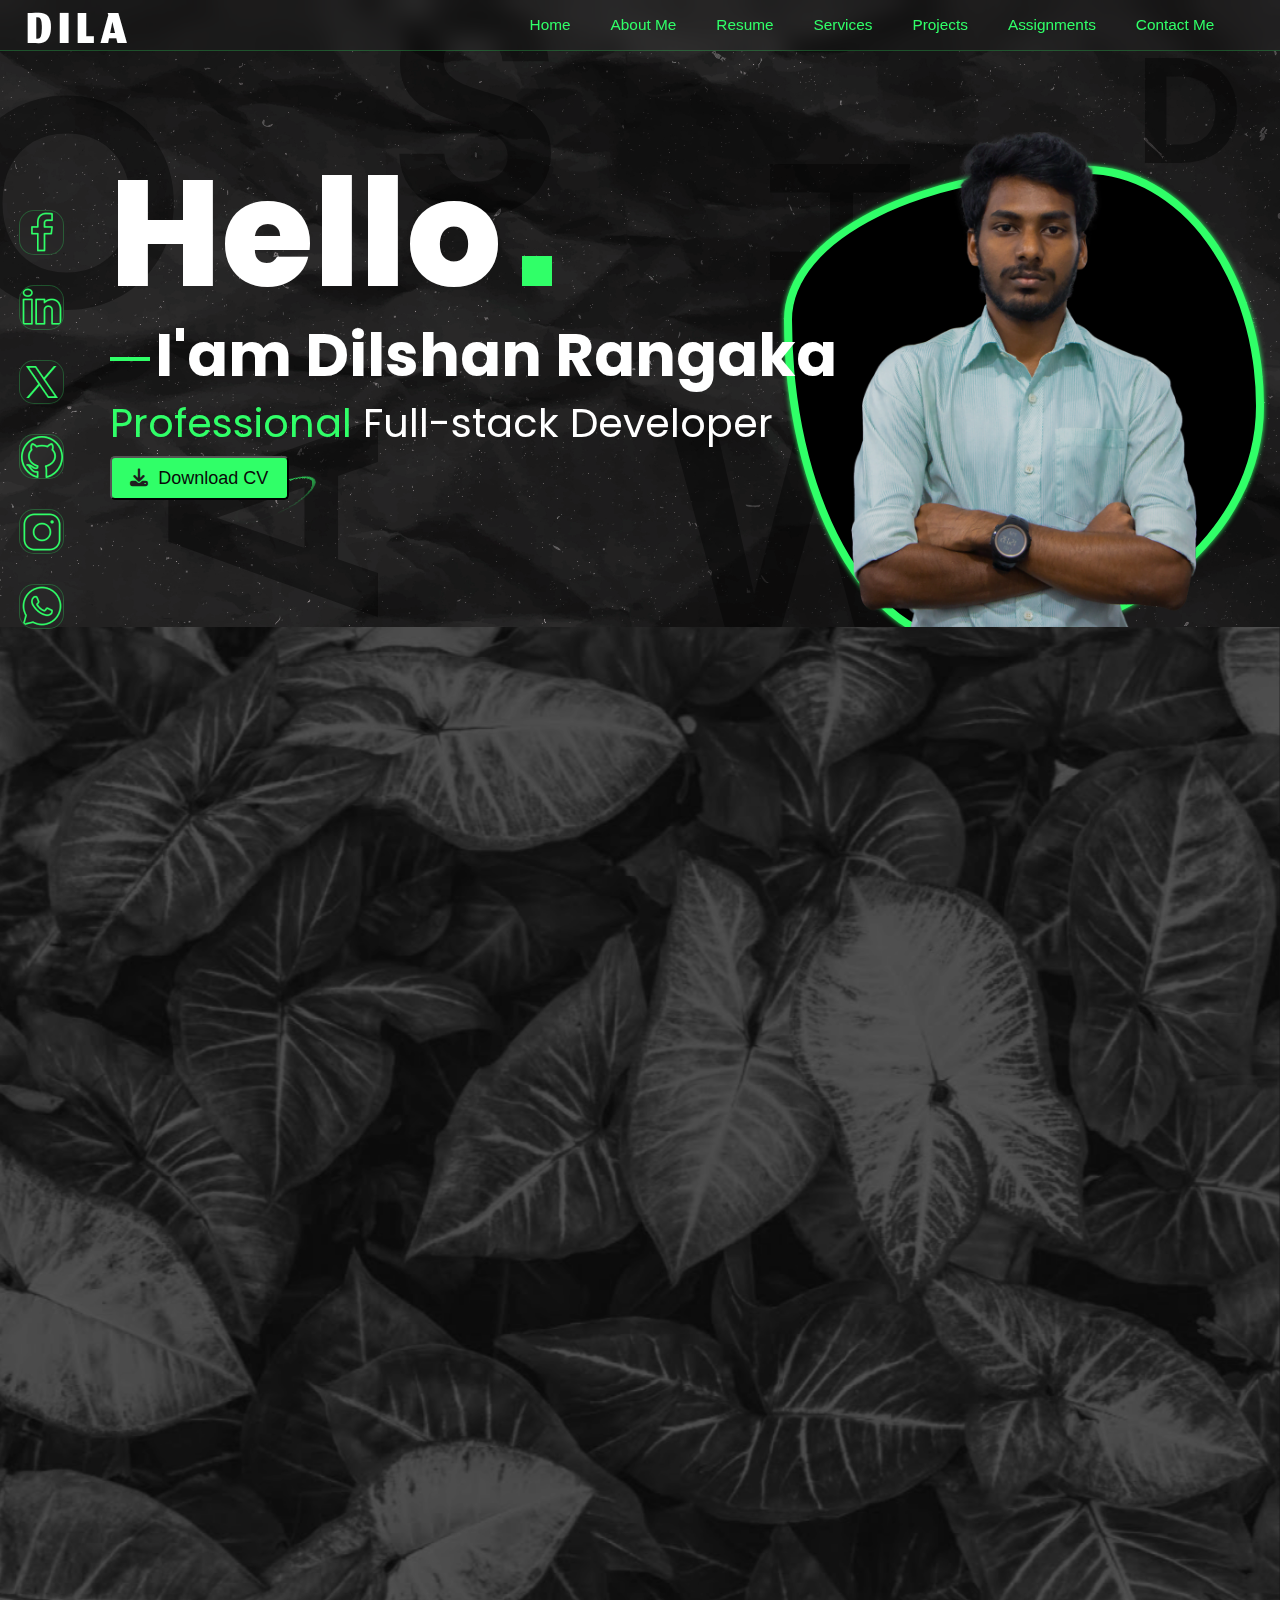
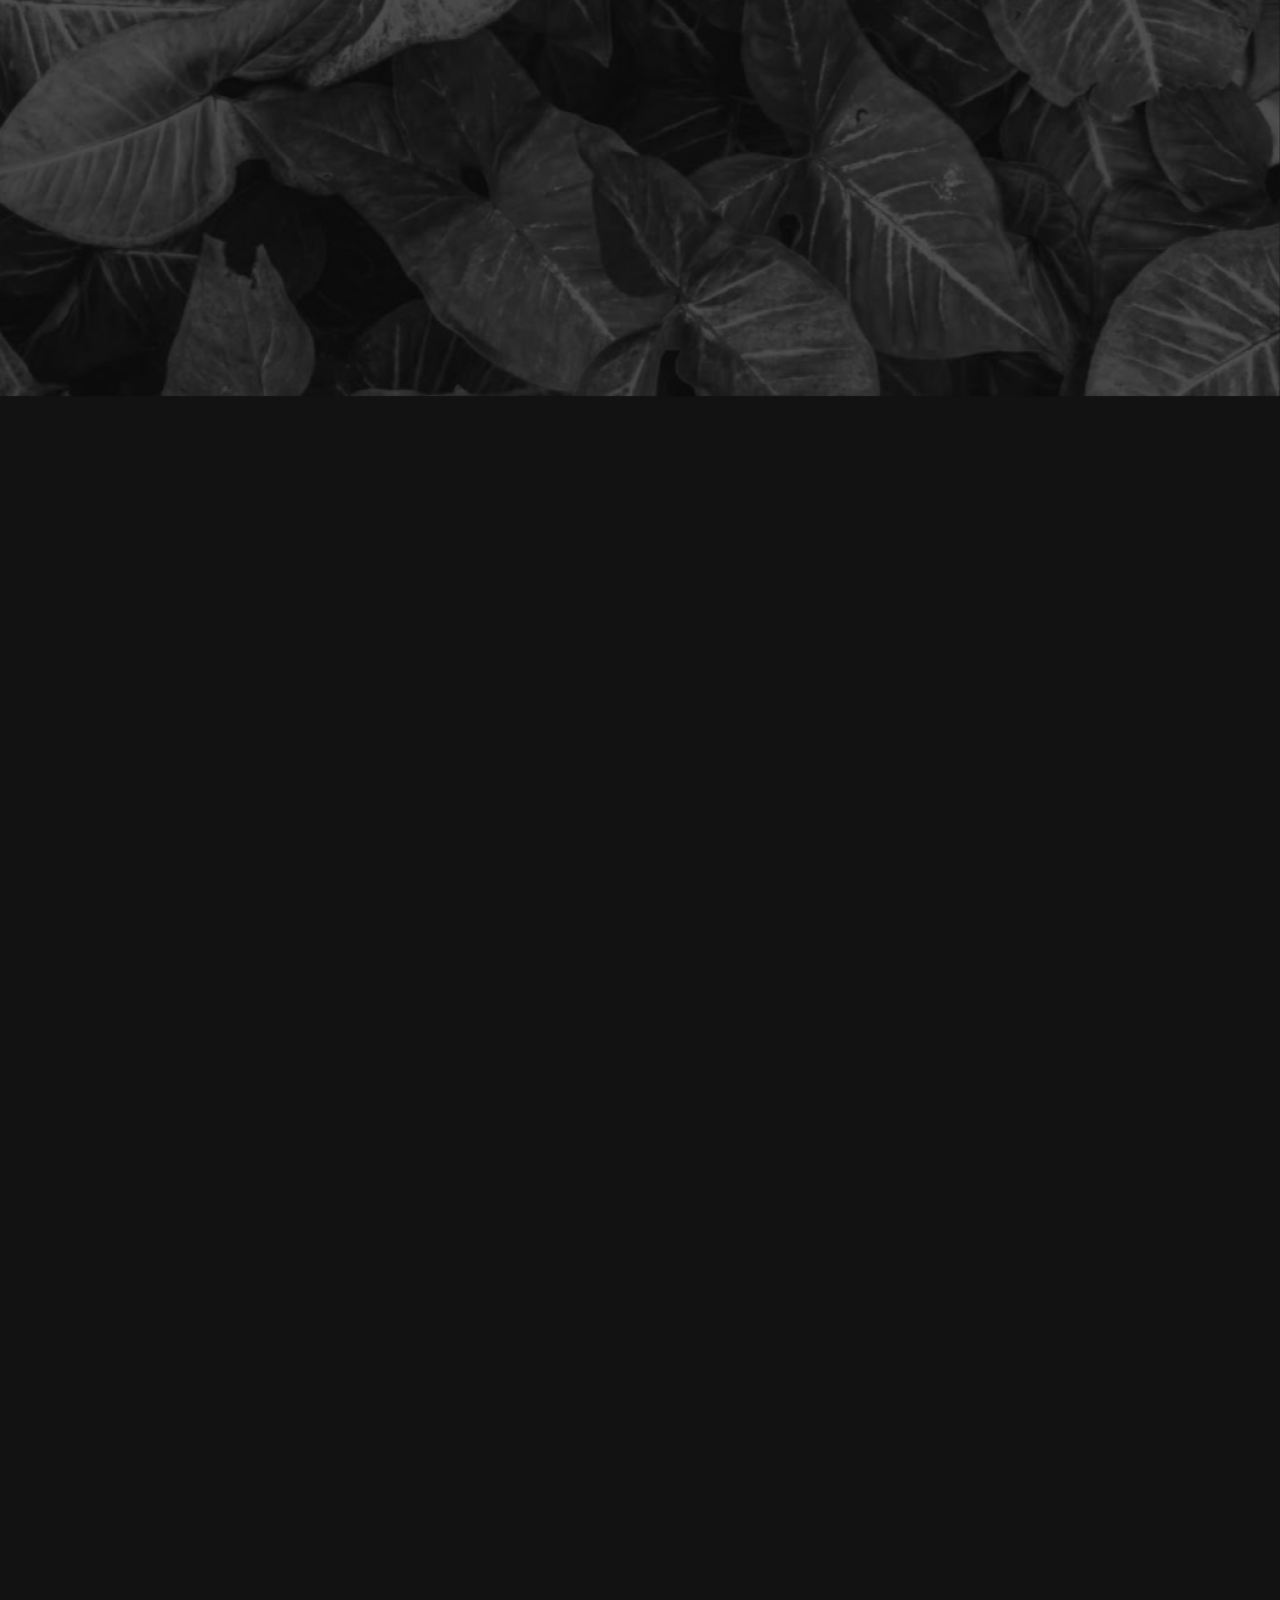
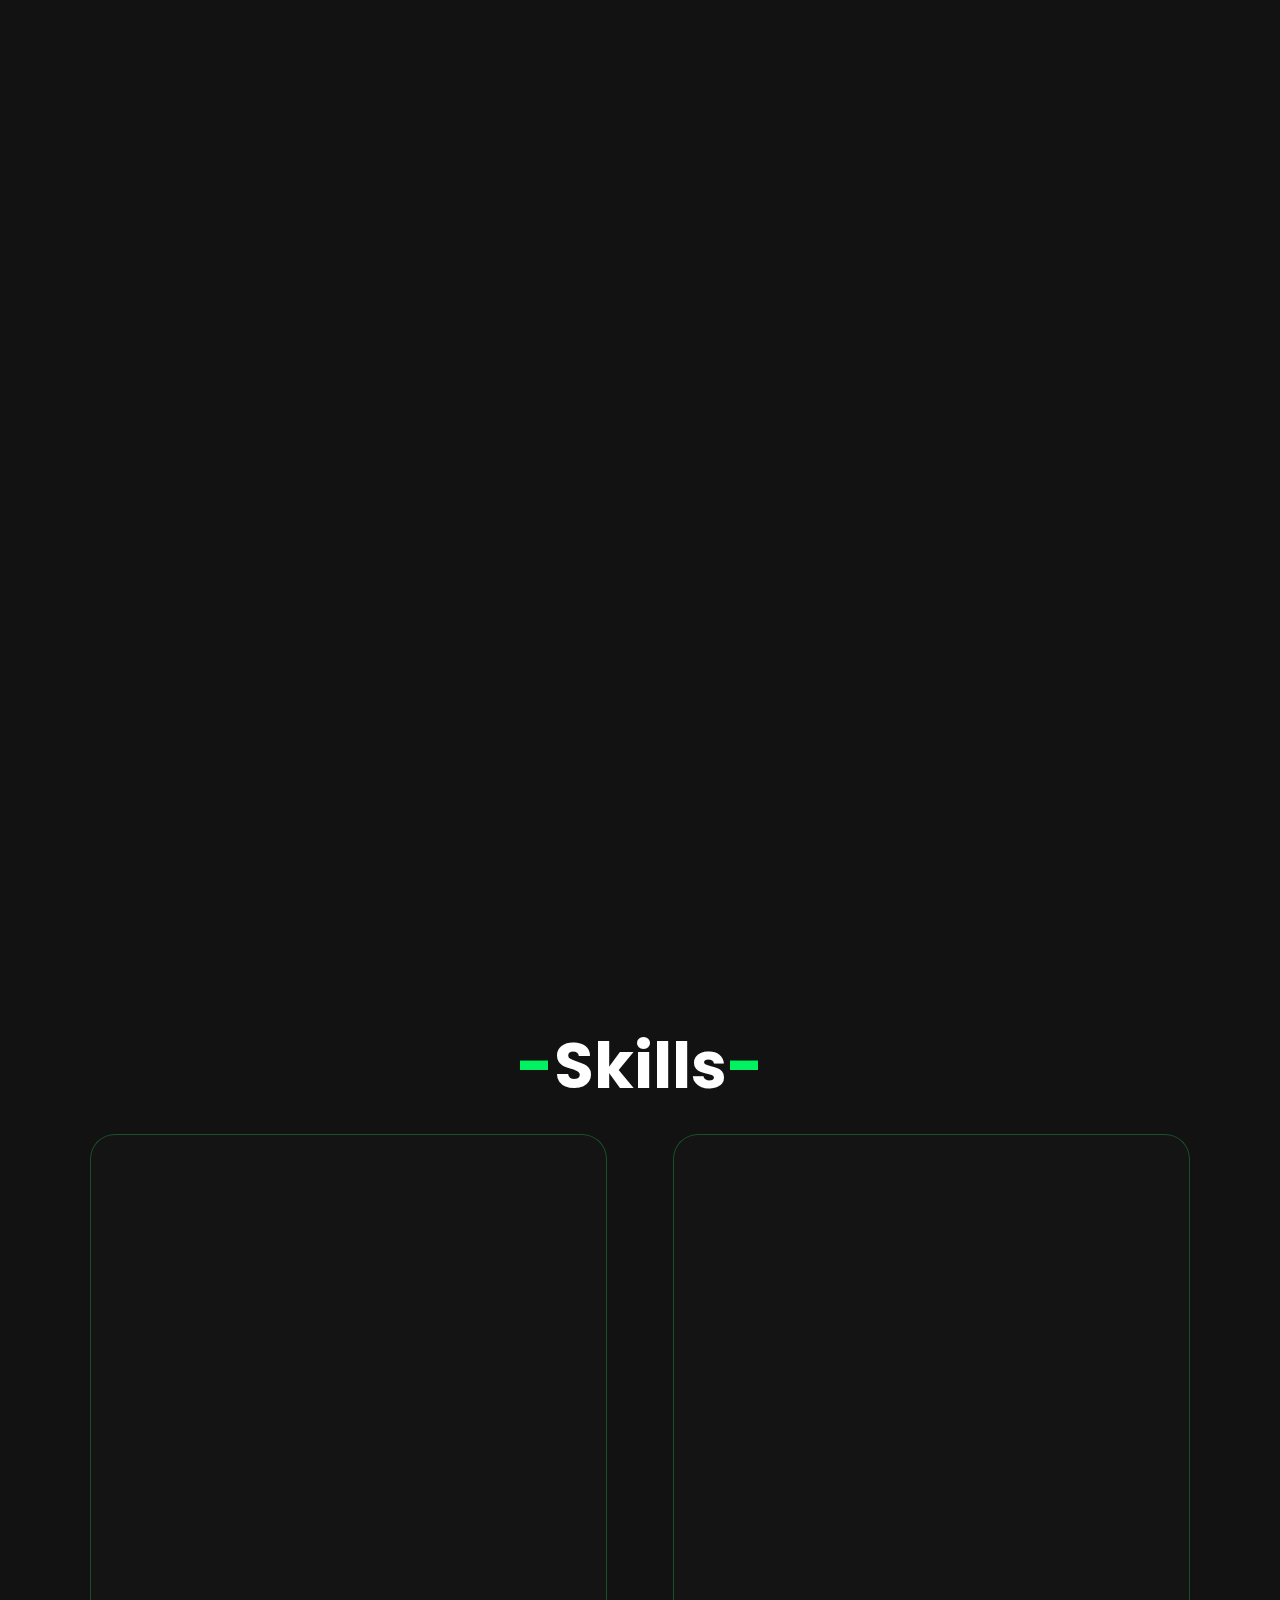
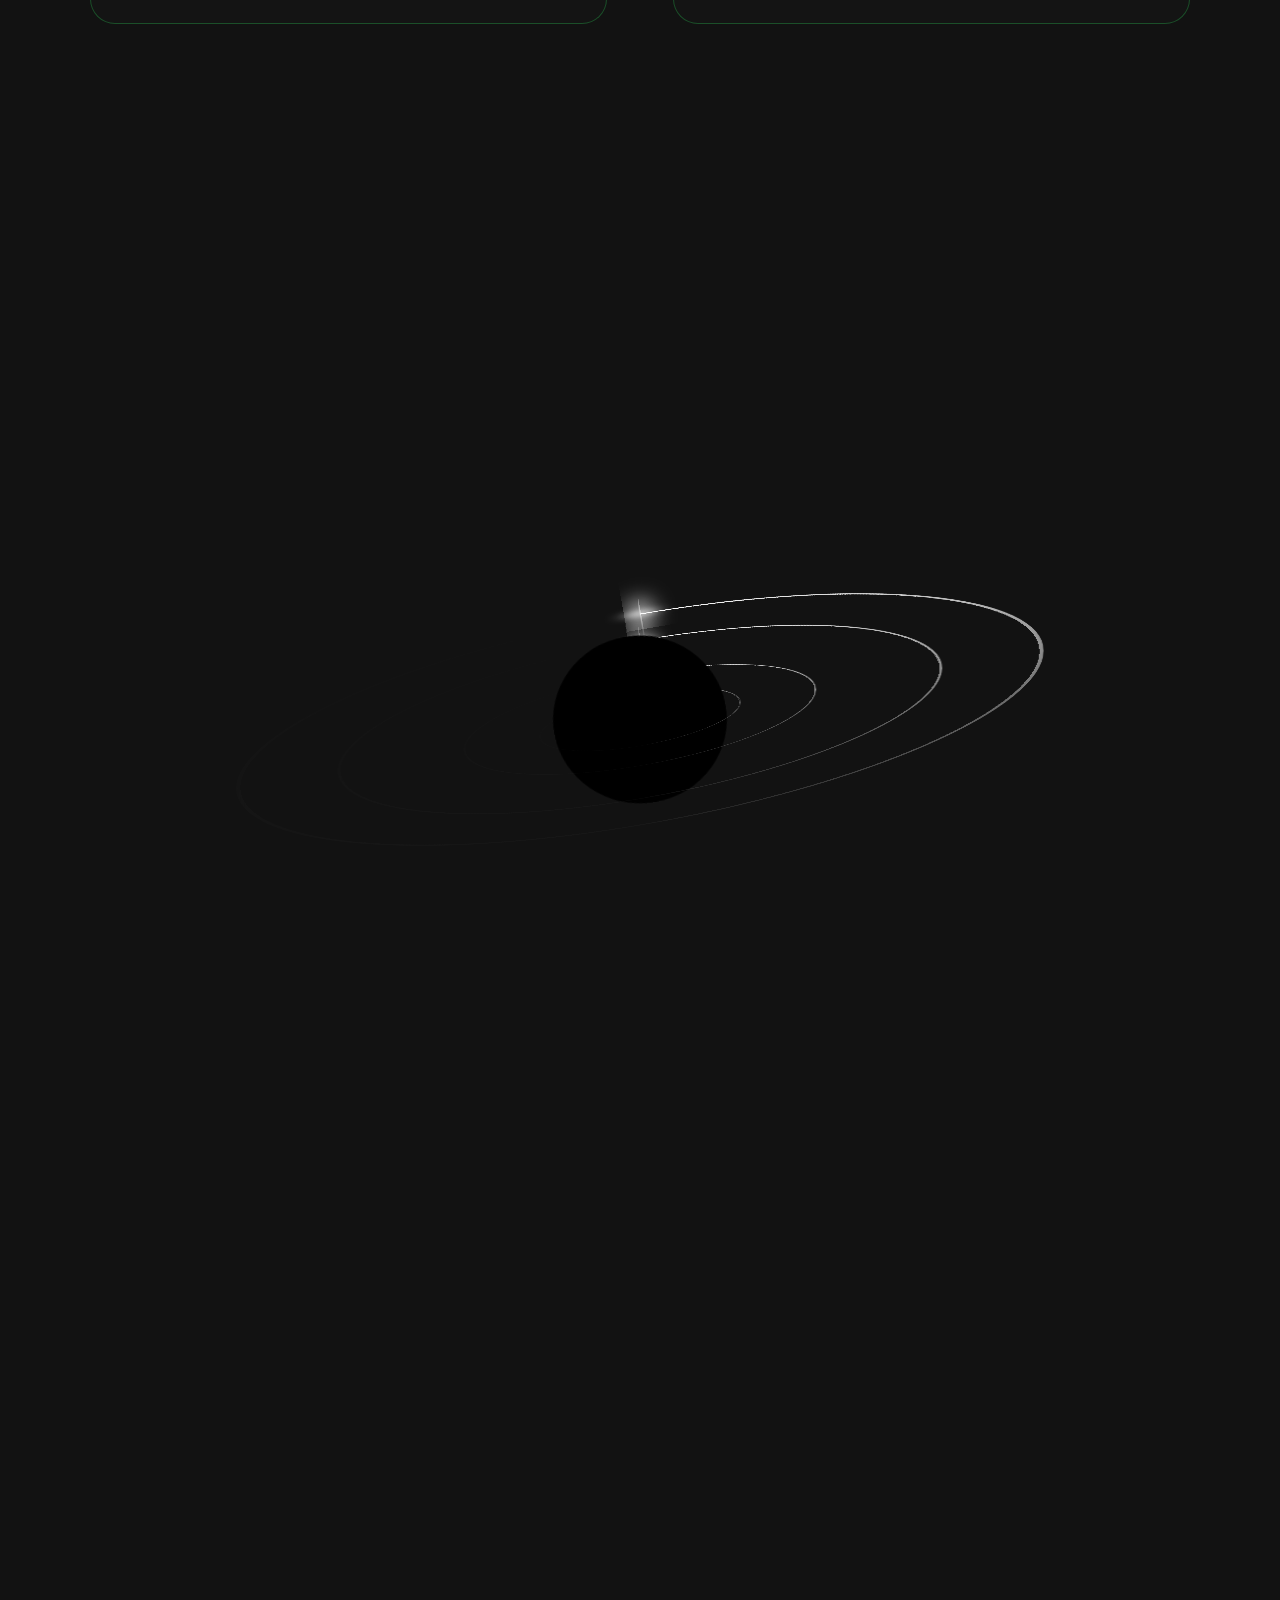
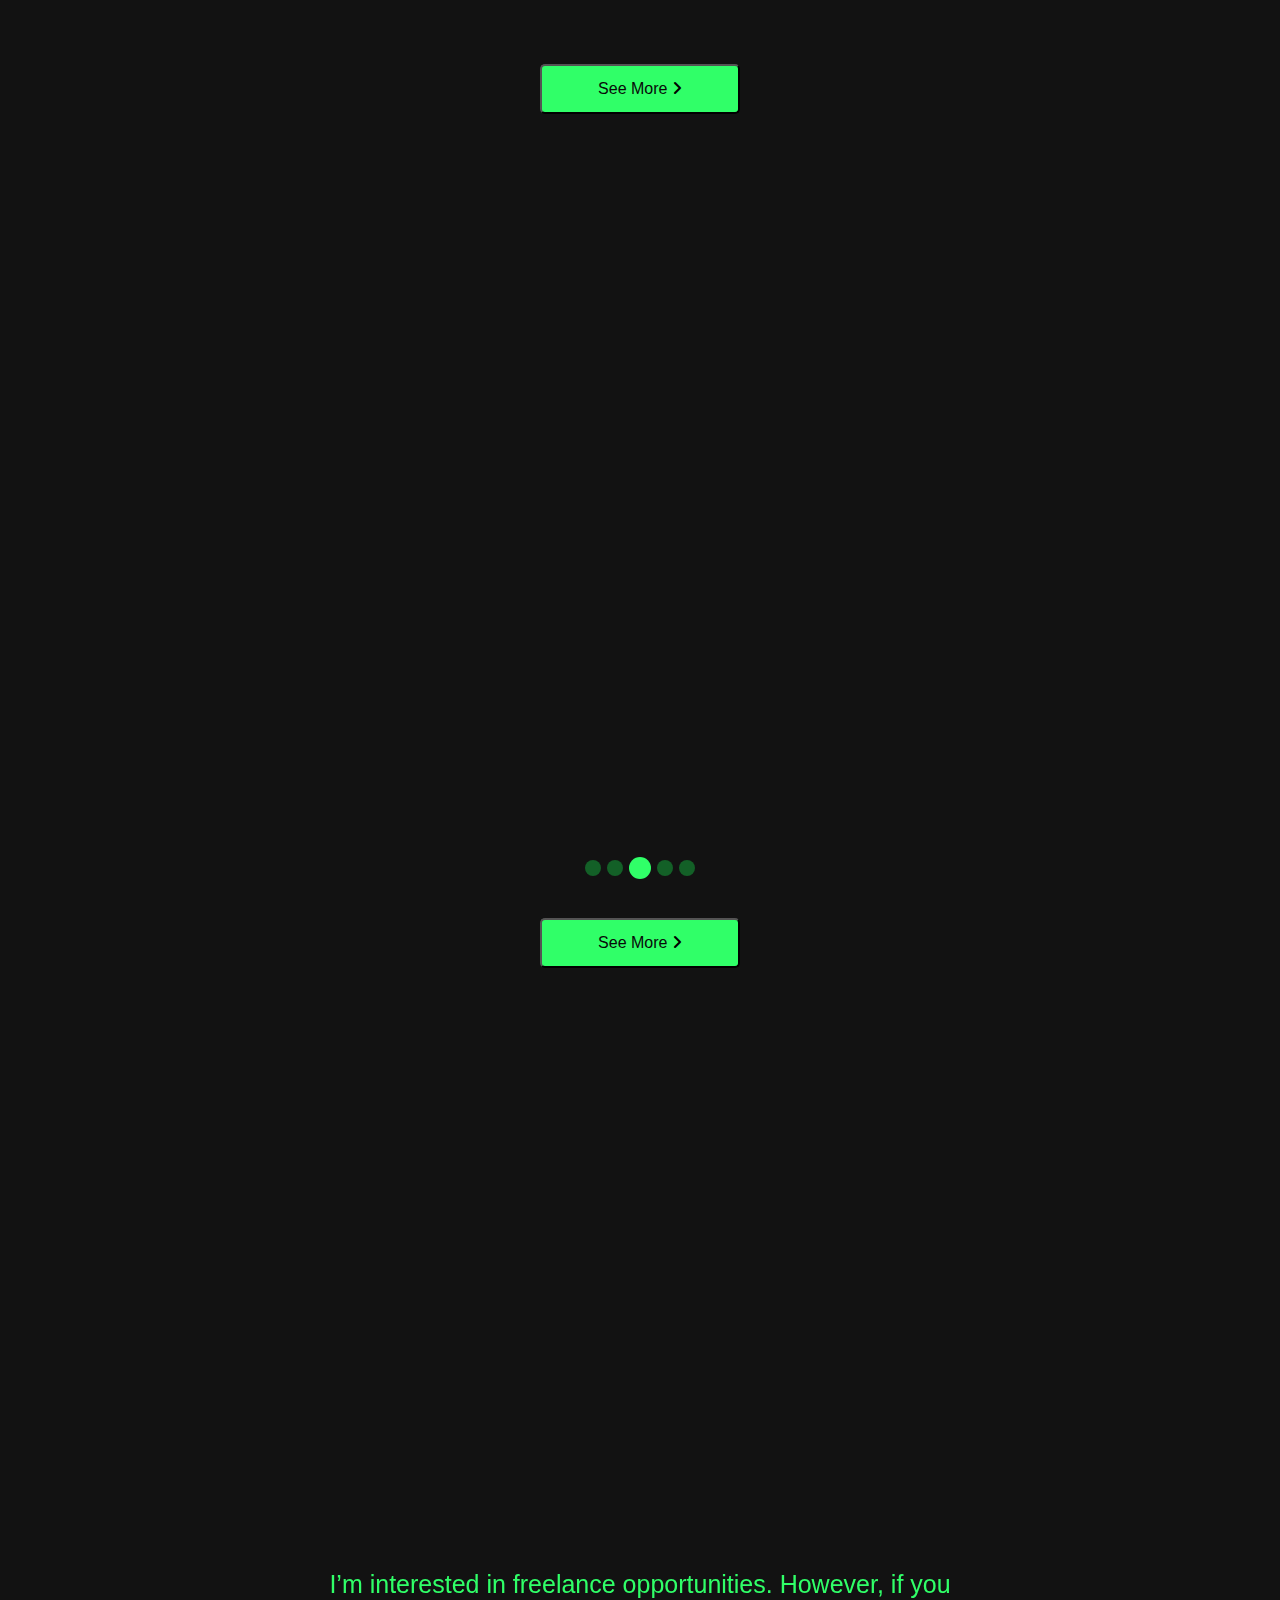
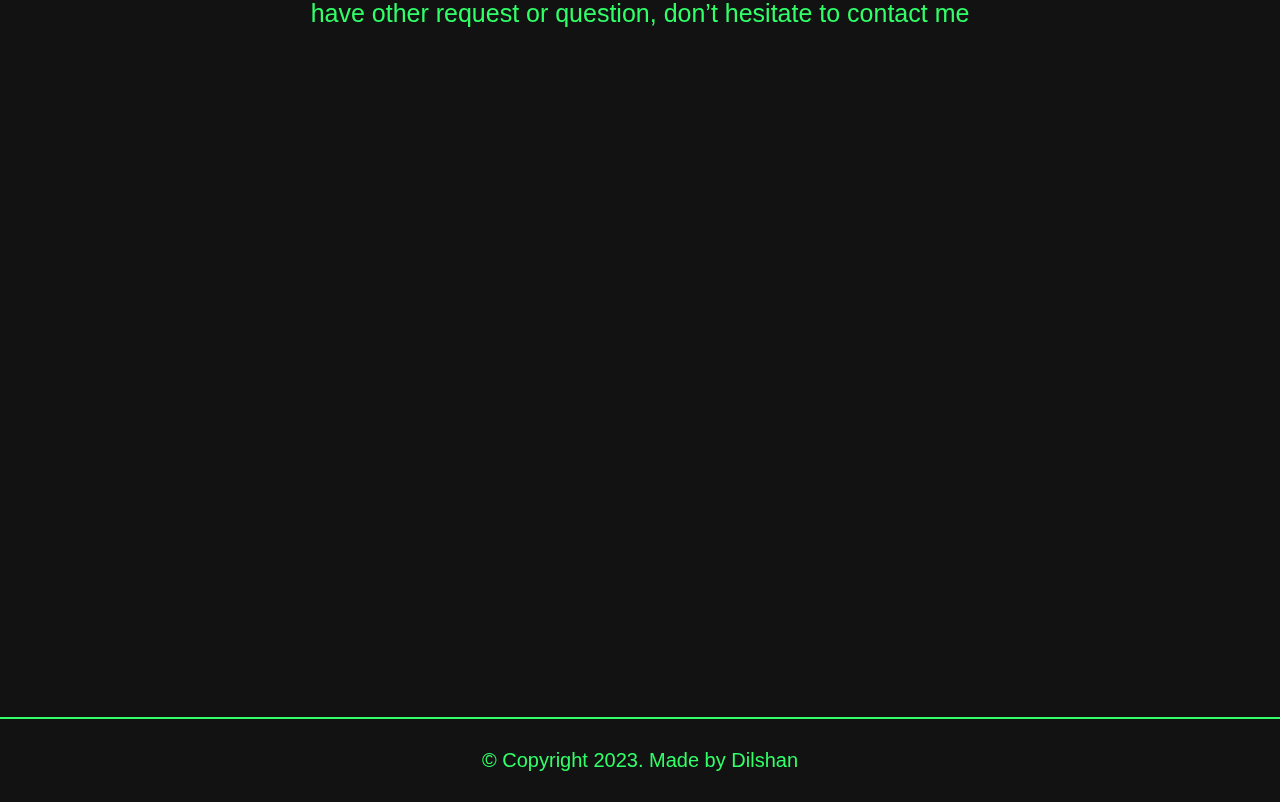
==== commit 3f304ccf: "preloader changed" ====
--- a/index.html
+++ b/index.html
@@ -32,16 +32,10 @@
 
     <div class="bg"></div>
 
-<section class="preloader bg-image">
-    <div class="preloader-body">
-        <div class="preloader-content"></div>
-        <div class="loading">
-            <div class="line"></div>
-            <h4 class="loading-percentage">00%</h4>
-        </div>
-    </div>
-    
+<section class="preloader">
+        <h4 class="loading-percentage glitch"  data-text="CODE">DILA</h4>
 </section>
+
 <header id="header" class="glass_pane">
     <div class="logo">DILA</div>
     <div class="nav">
@@ -579,9 +573,11 @@
     AOS.init();
 </script>
 <script>
-
     const closePreloader = () => {
-        $(".preloader").eq(0).css("top", "-100vh");
+        $(".preloader").css("opacity", "0%");
+        setTimeout(function(){
+            $(".preloader").css("display", "none");
+        }, 2000);
 
         let letterAniDur = .8;
         let heroSectionAniDur = 1;
@@ -604,21 +600,17 @@
         
     function updateProgress() {
         var percentage = (document.readyState === 'complete') ? 100 : (performance.now() / 1000);
-        console.log(percentage + "%");
-        $(".loading>.line").eq(0).css("width", `${percentage}%`);
-        $(".loading-percentage").text(`${Number.parseInt(percentage)}%`);
-    
         if (percentage < 100) {
             requestAnimationFrame(updateProgress);
         }else if(percentage == 100){
-            setTimeout(closePreloader, 2400);
+            setTimeout(closePreloader, 500);
         }
     }
-    
     window.addEventListener('load', function() {
         updateProgress();
     });
     document.addEventListener('readystatechange', updateProgress);
+
     </script>
 </body>
 </html>--- a/assests/styles/home_page_style.css
+++ b/assests/styles/home_page_style.css
@@ -96,24 +96,18 @@
     content: "#";
 }
 
-
-
-.space {
-    height: var(--header-height);
-}
-
 *::-webkit-scrollbar {
-    width: 12px; /* Width of the scrollbar */
+    width: 12px;
 }
 
 *::-webkit-scrollbar-track {
-    background: #080A08; /* Track color */
+    background: #080A08;
 }
 
 *::-webkit-scrollbar-thumb {
-    background: #30FF68; /* Thumb color */
-    border-radius: 6px; /* Rounded corners */
-    border: 3px solid #1F1F1F; /* Border around the thumb */
+    background: #30FF68;
+    border-radius: 6px;
+    border: 3px solid #1F1F1F;
 }
 
 .flex {
@@ -146,105 +140,272 @@
     background: linear-gradient(to bottom, #30FF68, rgba(0, 0, 0, 0) 80%)
 }
 /* \\\\\\\\\\\\\\\\\\\\\\\\\\ preloader \\\\\\\\\\\\\\\\\\\\\\ */
-body> .preloader {
-    display: flex;
-    flex-direction: column;
+.preloader {
+    display: flex;
     justify-content: center;
     align-items: center;
+    background-color: #000000;
     width: 100vw;
     height: 100vh;
-    position: absolute;
     z-index: 1000;
     position: fixed;
+    transition: 2s;
+}
+
+.glitch {
+    font-size: 100px;
+    position: relative;
+    font-family: 'Jomhuria', serif;
+    letter-spacing: 10px;
+    margin: 0 auto;
+    transform: scale(2);
+}
+
+@keyframes noise-anim {
+    0% {
+        clip: rect(40px, 9999px, 53px, 0);
+    }
+    2% {
+        clip: rect(15px, 9999px, 46px, 0);
+    }
+    4% {
+        clip: rect(56px, 9999px, 78px, 0);
+    }
+    6% {
+        clip: rect(93px, 9999px, 24px, 0);
+    }
+    8% {
+        clip: rect(61px, 9999px, 1px, 0);
+    }
+    10% {
+        clip: rect(26px, 9999px, 81px, 0);
+    }
+    12% {
+        clip: rect(79px, 9999px, 63px, 0);
+    }
+    14% {
+        clip: rect(39px, 9999px, 86px, 0);
+    }
+    16% {
+        clip: rect(84px, 9999px, 60px, 0);
+    }
+    18% {
+        clip: rect(91px, 9999px, 67px, 0);
+    }
+    20% {
+        clip: rect(66px, 9999px, 84px, 0);
+    }
+    22% {
+        clip: rect(28px, 9999px, 89px, 0);
+    }
+    24% {
+        clip: rect(11px, 9999px, 76px, 0);
+    }
+    26% {
+        clip: rect(58px, 9999px, 58px, 0);
+    }
+    28% {
+        clip: rect(82px, 9999px, 97px, 0);
+    }
+    30% {
+        clip: rect(27px, 9999px, 29px, 0);
+    }
+    32% {
+        clip: rect(85px, 9999px, 67px, 0);
+    }
+    34% {
+        clip: rect(47px, 9999px, 98px, 0);
+    }
+    36% {
+        clip: rect(92px, 9999px, 24px, 0);
+    }
+    38% {
+        clip: rect(41px, 9999px, 85px, 0);
+    }
+    40% {
+        clip: rect(79px, 9999px, 71px, 0);
+    }
+    42% {
+        clip: rect(21px, 9999px, 41px, 0);
+    }
+    44% {
+        clip: rect(3px, 9999px, 95px, 0);
+    }
+    46% {
+        clip: rect(29px, 9999px, 41px, 0);
+    }
+    48% {
+        clip: rect(66px, 9999px, 47px, 0);
+    }
+    50% {
+        clip: rect(54px, 9999px, 73px, 0);
+    }
+    52% {
+        clip: rect(73px, 9999px, 61px, 0);
+    }
+    54% {
+        clip: rect(76px, 9999px, 22px, 0);
+    }
+    56% {
+        clip: rect(40px, 9999px, 59px, 0);
+    }
+    58% {
+        clip: rect(6px, 9999px, 78px, 0);
+    }
+    60% {
+        clip: rect(69px, 9999px, 84px, 0);
+    }
+    62% {
+        clip: rect(35px, 9999px, 51px, 0);
+    }
+    64% {
+        clip: rect(78px, 9999px, 84px, 0);
+    }
+    66% {
+        clip: rect(62px, 9999px, 53px, 0);
+    }
+    68% {
+        clip: rect(97px, 9999px, 46px, 0);
+    }
+    70% {
+        clip: rect(55px, 9999px, 56px, 0);
+    }
+    72% {
+        clip: rect(60px, 9999px, 83px, 0);
+    }
+    74% {
+        clip: rect(19px, 9999px, 36px, 0);
+    }
+    76% {
+        clip: rect(70px, 9999px, 54px, 0);
+    }
+    78% {
+        clip: rect(69px, 9999px, 67px, 0);
+    }
+    80% {
+        clip: rect(21px, 9999px, 78px, 0);
+    }
+    82% {
+        clip: rect(91px, 9999px, 10px, 0);
+    }
+    84% {
+        clip: rect(36px, 9999px, 40px, 0);
+    }
+    86% {
+        clip: rect(45px, 9999px, 68px, 0);
+    }
+    88% {
+        clip: rect(34px, 9999px, 4px, 0);
+    }
+    90% {
+        clip: rect(99px, 9999px, 73px, 0);
+    }
+    92% {
+        clip: rect(88px, 9999px, 43px, 0);
+    }
+    94% {
+        clip: rect(7px, 9999px, 53px, 0);
+    }
+    96% {
+        clip: rect(9px, 9999px, 5px, 0);
+    }
+    98% {
+        clip: rect(22px, 9999px, 1px, 0);
+    }
+    100% {
+        clip: rect(21px, 9999px, 69px, 0);
+    }
+}
+.glitch:after {
+    content: attr(data-text);
+    position: absolute;
+    left: 2px;
+    text-shadow: -3px 0 red;
+    top: 0;
+    color: white;
+    background: black;
     overflow: hidden;
-    background-image: url('/assests/img/preloader_bg.jpg');
-    background-size: cover;
-}
-
-.preloader-body{
-    display: flex;
-    flex-direction: column;
-    align-items: center;
-    justify-content: center;
-}
-
-.preloader-content {
-    width: 500px;
-    aspect-ratio: 1;
-    position: relative;
-    border-radius: 50%;
+    clip: rect(0, 900px, 0, 0);
+    animation: noise-anim 4s infinite linear alternate-reverse;
+}
+
+@keyframes noise-anim-2 {
+    0% {
+        clip: rect(17px, 9999px, 89px, 0);
+    }
+    5% {
+        clip: rect(48px, 9999px, 32px, 0);
+    }
+    10% {
+        clip: rect(22px, 9999px, 17px, 0);
+    }
+    15% {
+        clip: rect(32px, 9999px, 36px, 0);
+    }
+    20% {
+        clip: rect(22px, 9999px, 46px, 0);
+    }
+    25% {
+        clip: rect(48px, 9999px, 24px, 0);
+    }
+    30% {
+        clip: rect(2px, 9999px, 41px, 0);
+    }
+    35% {
+        clip: rect(94px, 9999px, 16px, 0);
+    }
+    40% {
+        clip: rect(4px, 9999px, 10px, 0);
+    }
+    45% {
+        clip: rect(90px, 9999px, 52px, 0);
+    }
+    50% {
+        clip: rect(8px, 9999px, 74px, 0);
+    }
+    55% {
+        clip: rect(21px, 9999px, 12px, 0);
+    }
+    60% {
+        clip: rect(84px, 9999px, 21px, 0);
+    }
+    65% {
+        clip: rect(58px, 9999px, 27px, 0);
+    }
+    70% {
+        clip: rect(24px, 9999px, 35px, 0);
+    }
+    75% {
+        clip: rect(44px, 9999px, 70px, 0);
+    }
+    80% {
+        clip: rect(17px, 9999px, 66px, 0);
+    }
+    85% {
+        clip: rect(42px, 9999px, 29px, 0);
+    }
+    90% {
+        clip: rect(73px, 9999px, 17px, 0);
+    }
+    95% {
+        clip: rect(69px, 9999px, 80px, 0);
+    }
+    100% {
+        clip: rect(99px, 9999px, 50px, 0);
+    }
+}
+
+.glitch:before {
+    content: attr(data-text);
+    position: absolute;
+    left: -2px;
+    text-shadow: 3px 0 #0FEFEF;
+    top: 2px;
+    color: white;
+    background: black;
     overflow: hidden;
-    filter: drop-shadow(15px 4px 10px rgba(0, 174, 255, 0.082));
-}
-
-.preloader-content::before{
-    content: "";
-    position: absolute;
-    width: 1000%;
-    height: 150%;
-    top: 0;
-    bottom: 0;
-    margin: auto;
-    transform-origin: 5% 50%;
-    transform: rotate(10deg);
-    border: 1px solid blue;
-    transition: 15s;
-    background-image: url('/assests/img/planet-surface.jpg');
-    animation: planet-rotate 100s linear infinite;
-}
-
-.preloader-content::after{
-    content: "";
-    position: absolute;
-    width: 100%;
-    aspect-ratio: 1;
-    transform: rotate(20deg);
-    background: linear-gradient(to left, rgba(255, 255, 255, 0.1), transparent, rgba(0, 0, 0, 1));
-    background-size: cover;
-}
-
-.preloader-content:hover::before{
-    transform: rotate(10deg) translateX(-4500px);
-}
-
-@keyframes planet-rotate {
-    from {
-        transform: rotate(10deg) translateX(0px);
-    }
-    to {
-        transform: rotate(10deg) translateX(-4500px);
-    }
-}
-
-.loading {
-    position: relative;
-    margin-top: 30px;
-    height: 8px;
-    border-radius: 20px;
-    width: 50vw;
-    border: 1px solid #30FF68;
-}
-
-.loading> .line {
-    width: 0%;
-    height: 100%;
-    border-radius: 20px;
-    background: #30FF68;
-    /* position: absolute; */
-    /* animation: load_line calc(var(--loading-duration) + .2s) linear; */
-}
-.loading-percentage {
-    position: relative;
-    font-family: 'Poppins', sans-serif;
-}
-
-@keyframes load_line {
-    0% {
-        width: 0%;
-    }
-    100% {
-        width: 100%;
-    }
+    clip: rect(0, 900px, 0, 0);
+    animation: noise-anim-2 8s infinite linear alternate-reverse;
 }
 
 /*\\\\\\\\\\\\\\\\\\\\\\\\\\\\header\\\\\\\\\\\\\\\\\\\\\\\\\\\\\\*/
